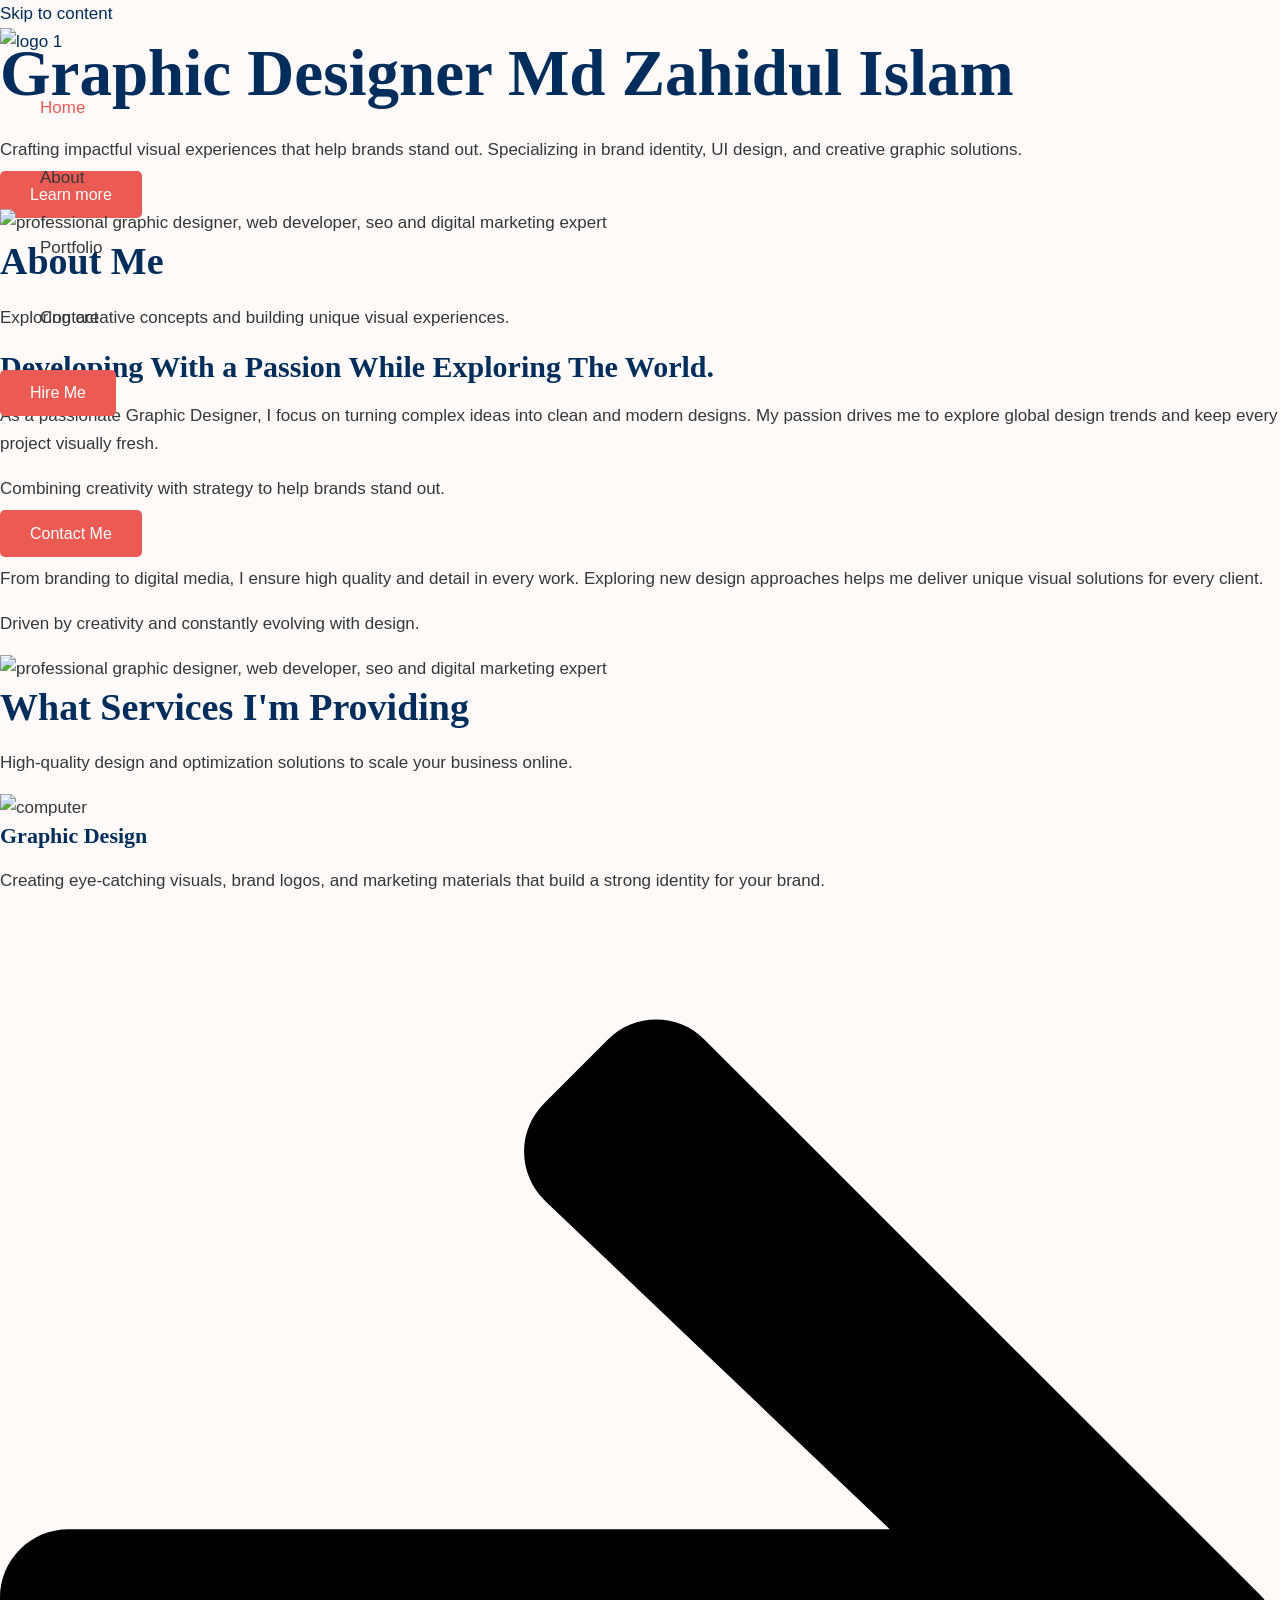
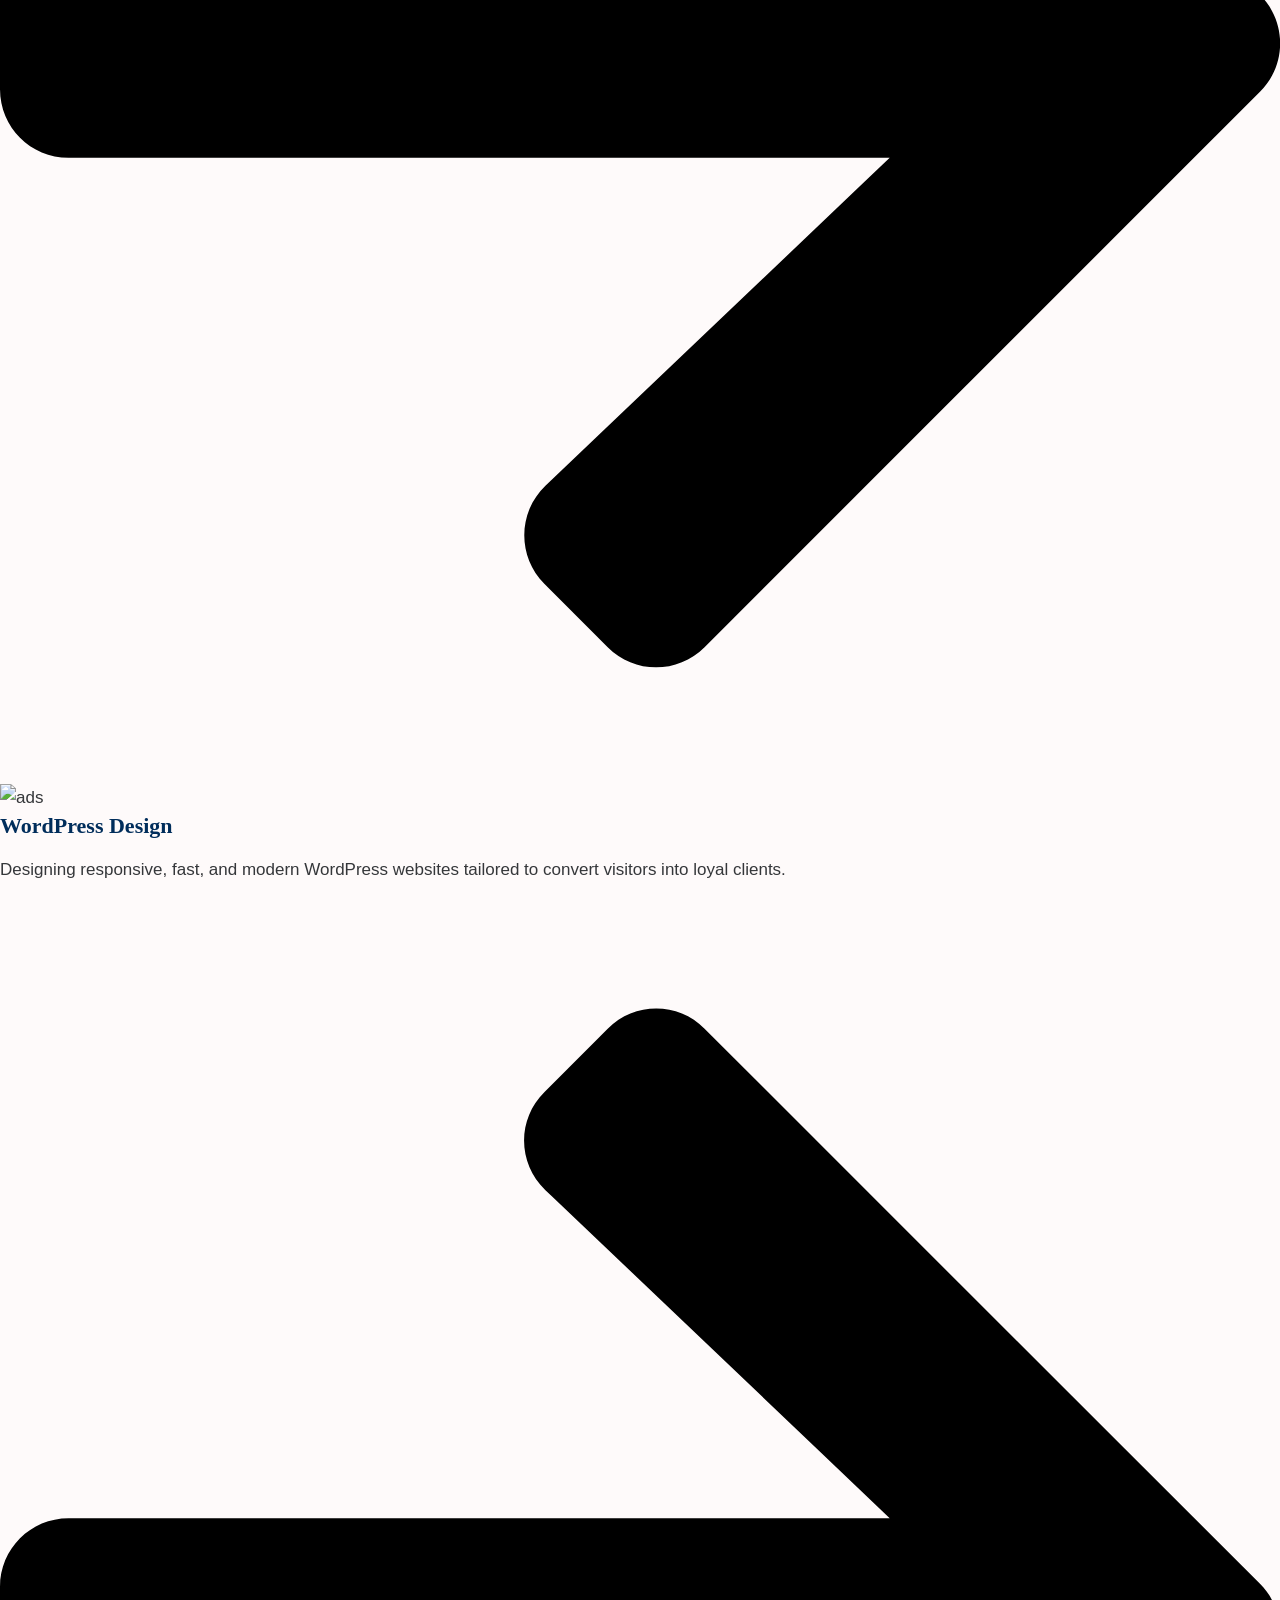
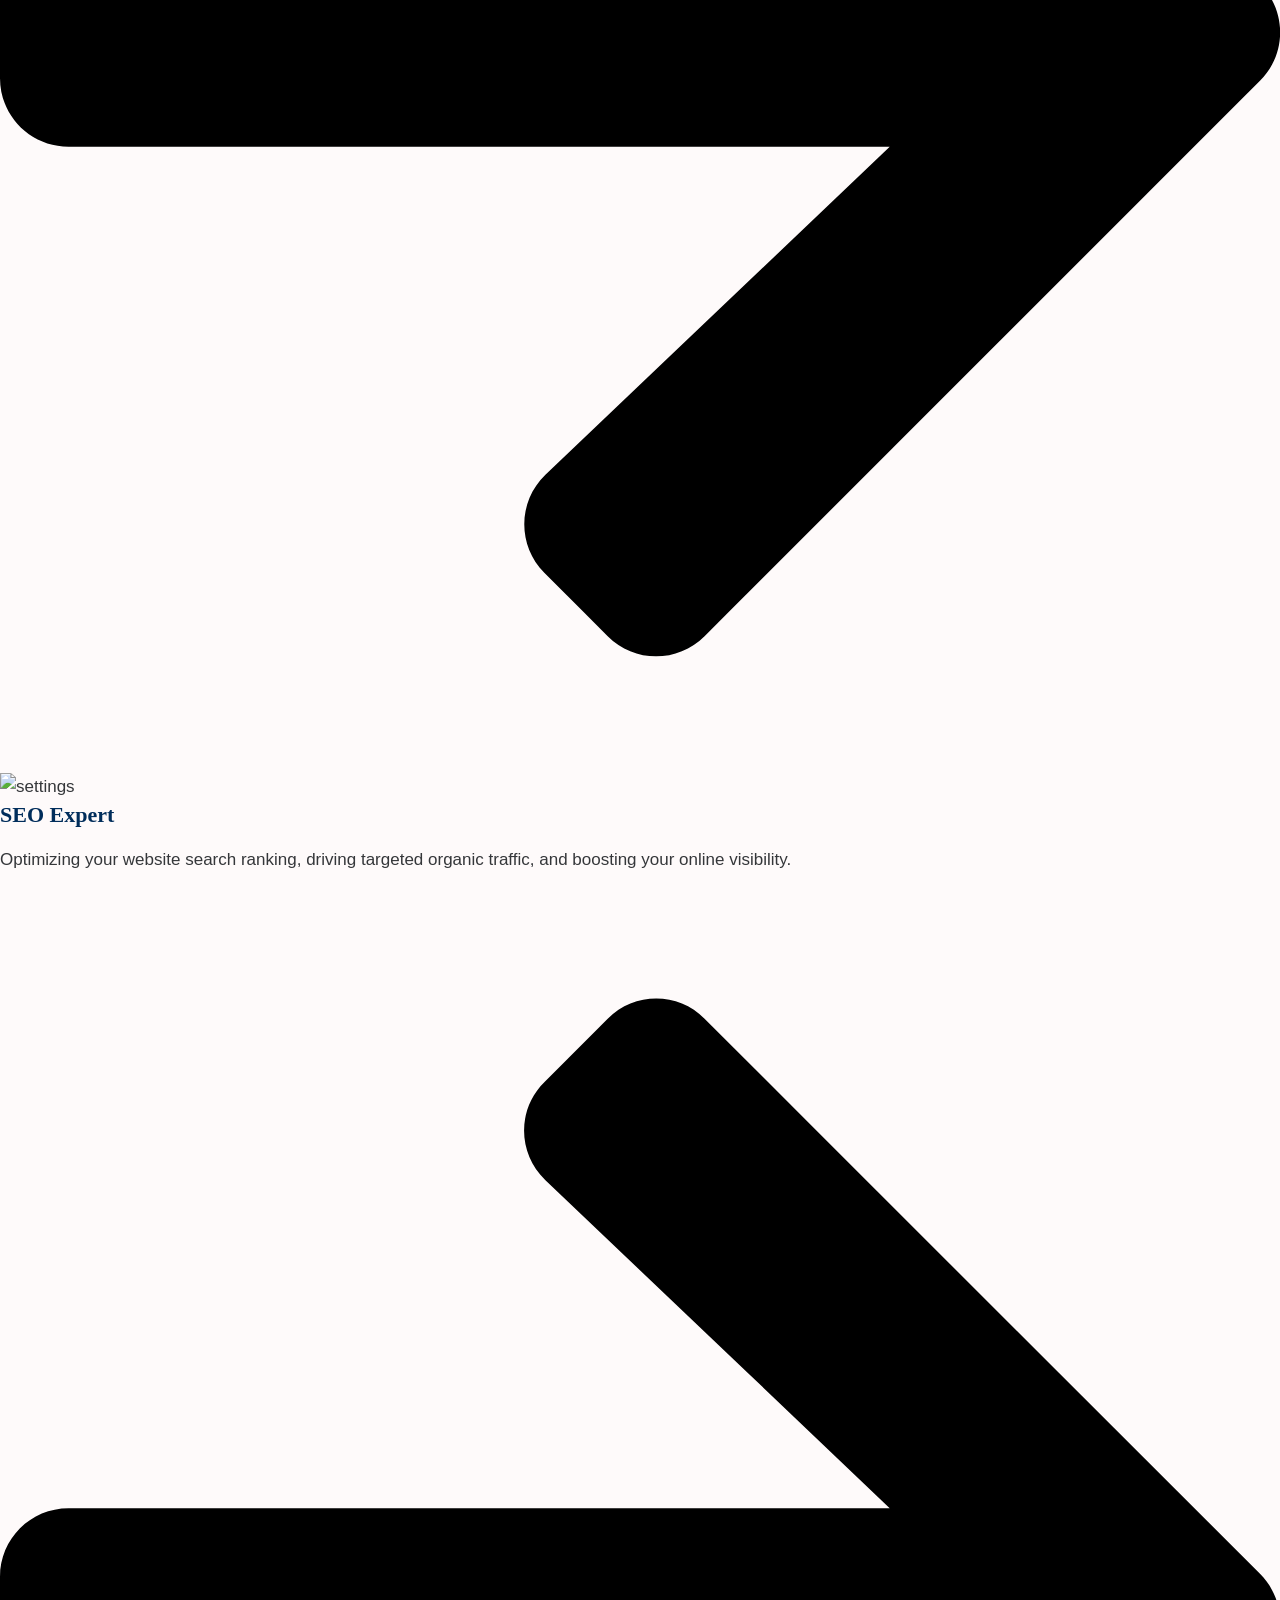
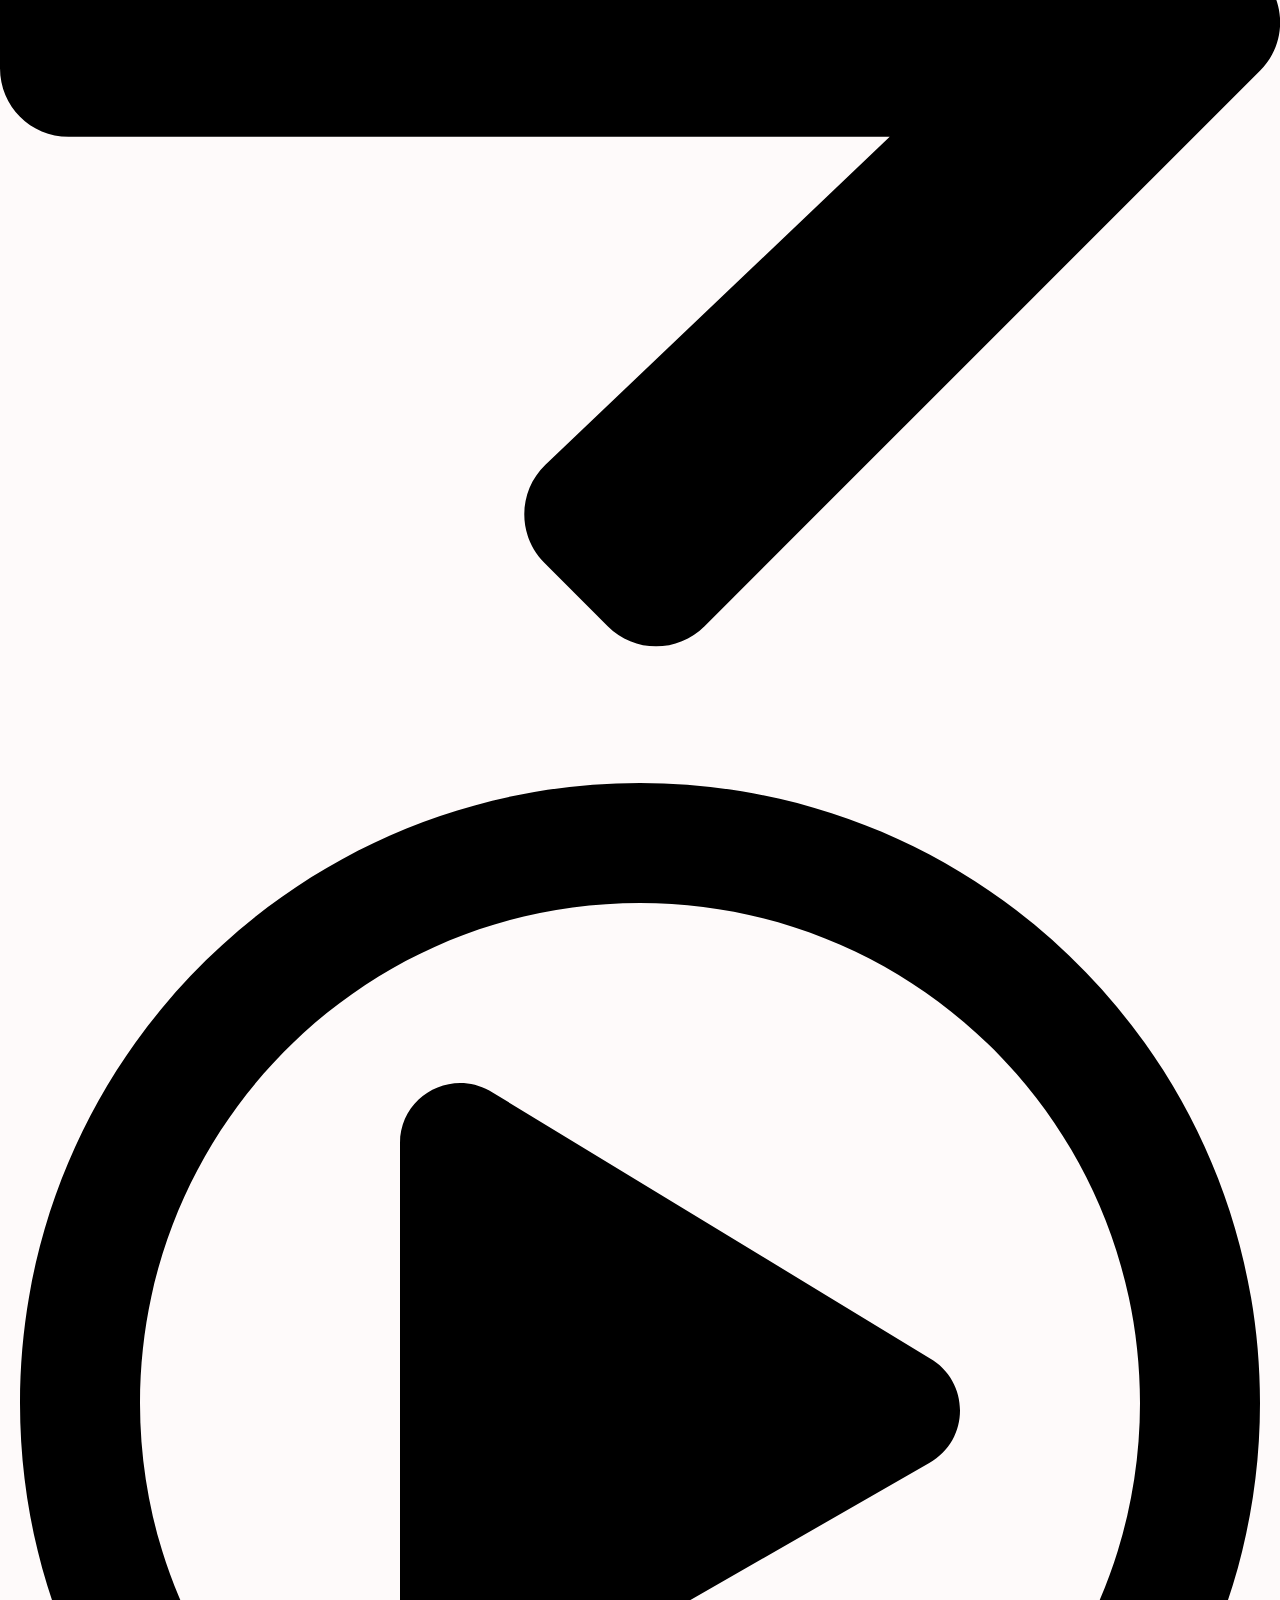
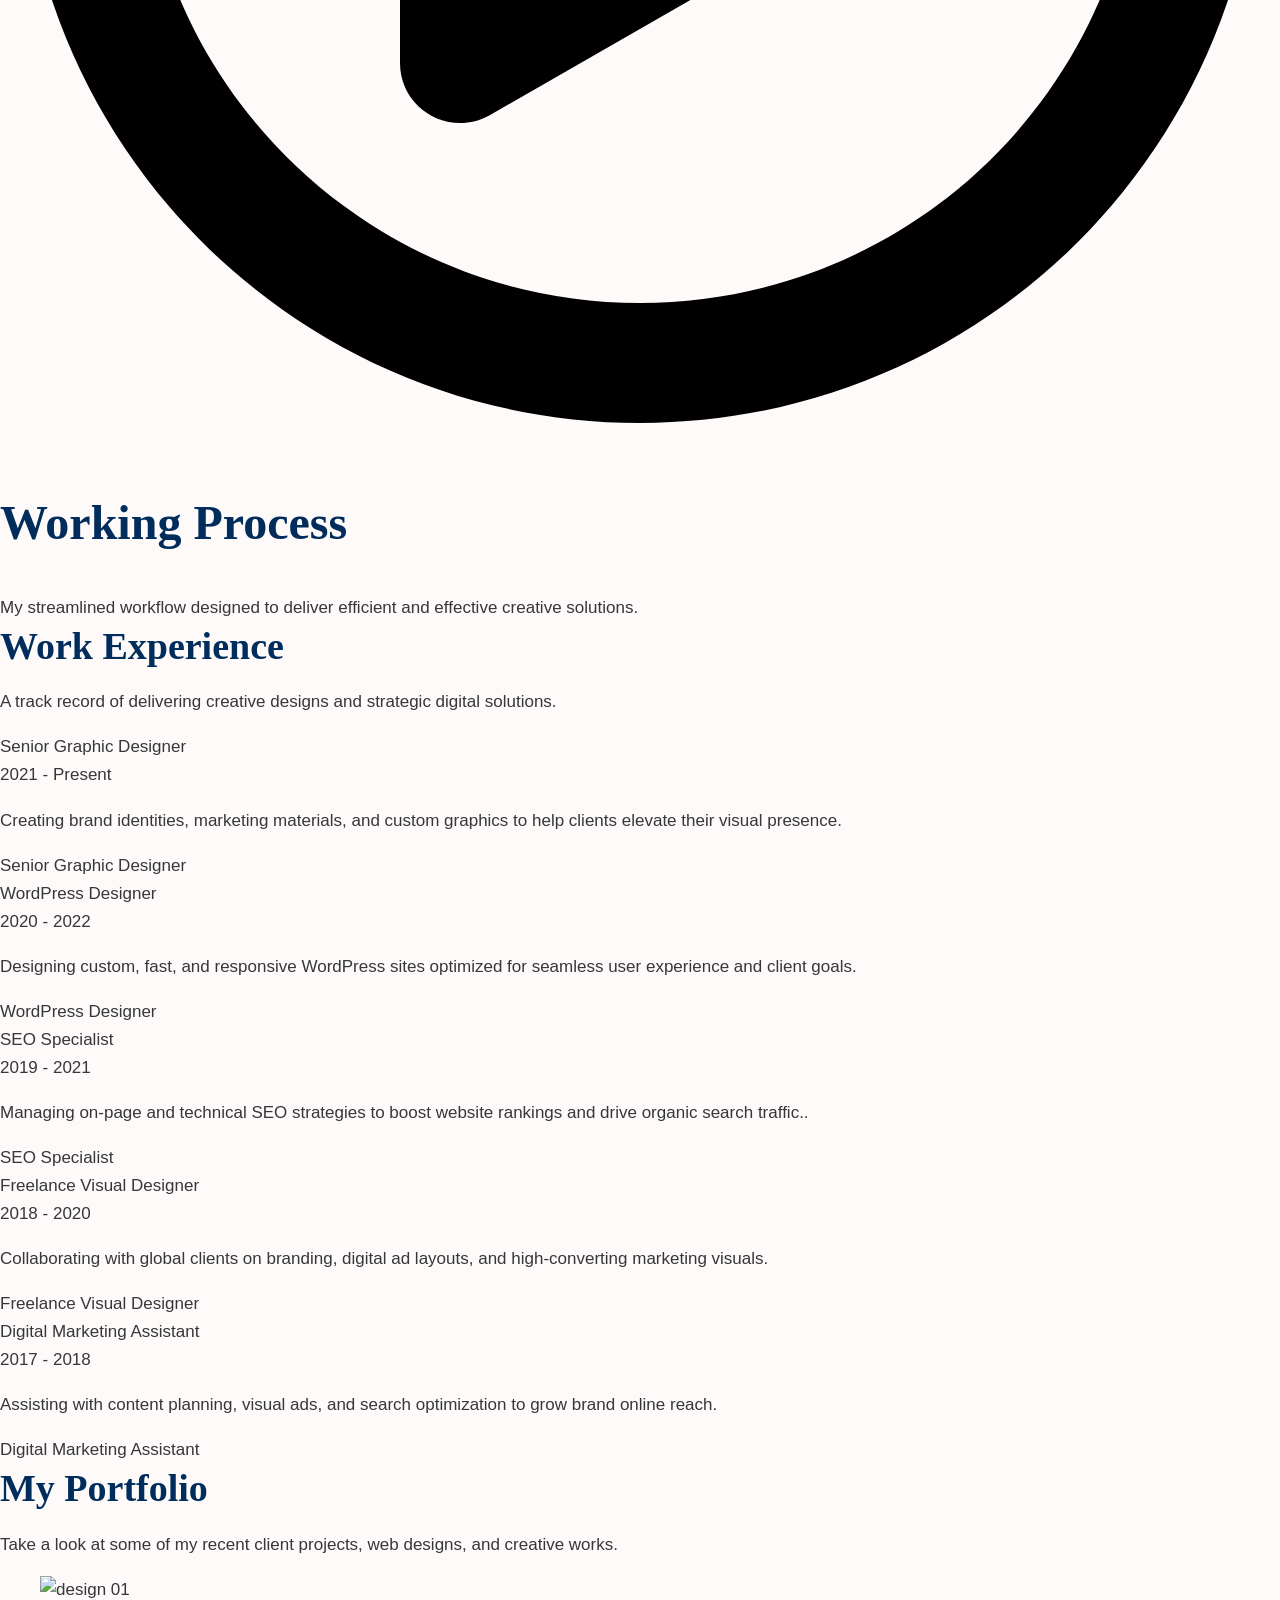
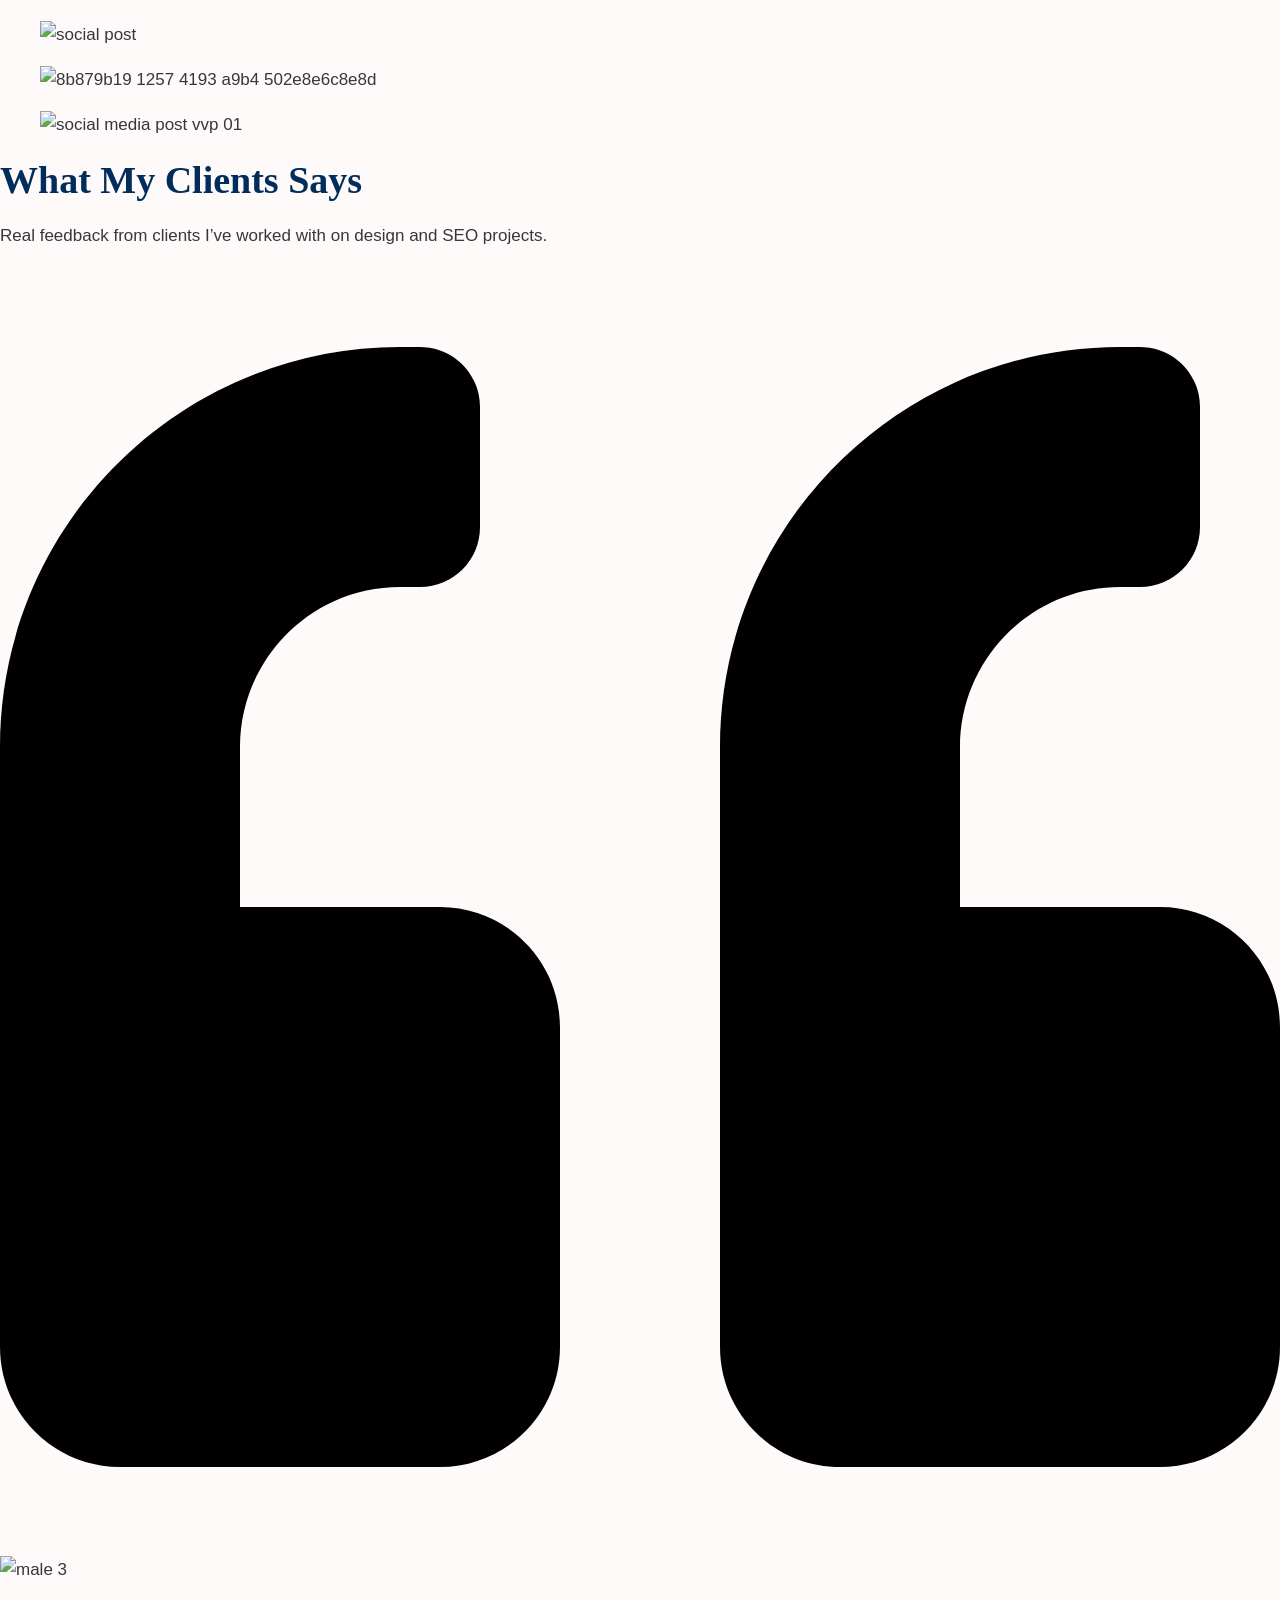
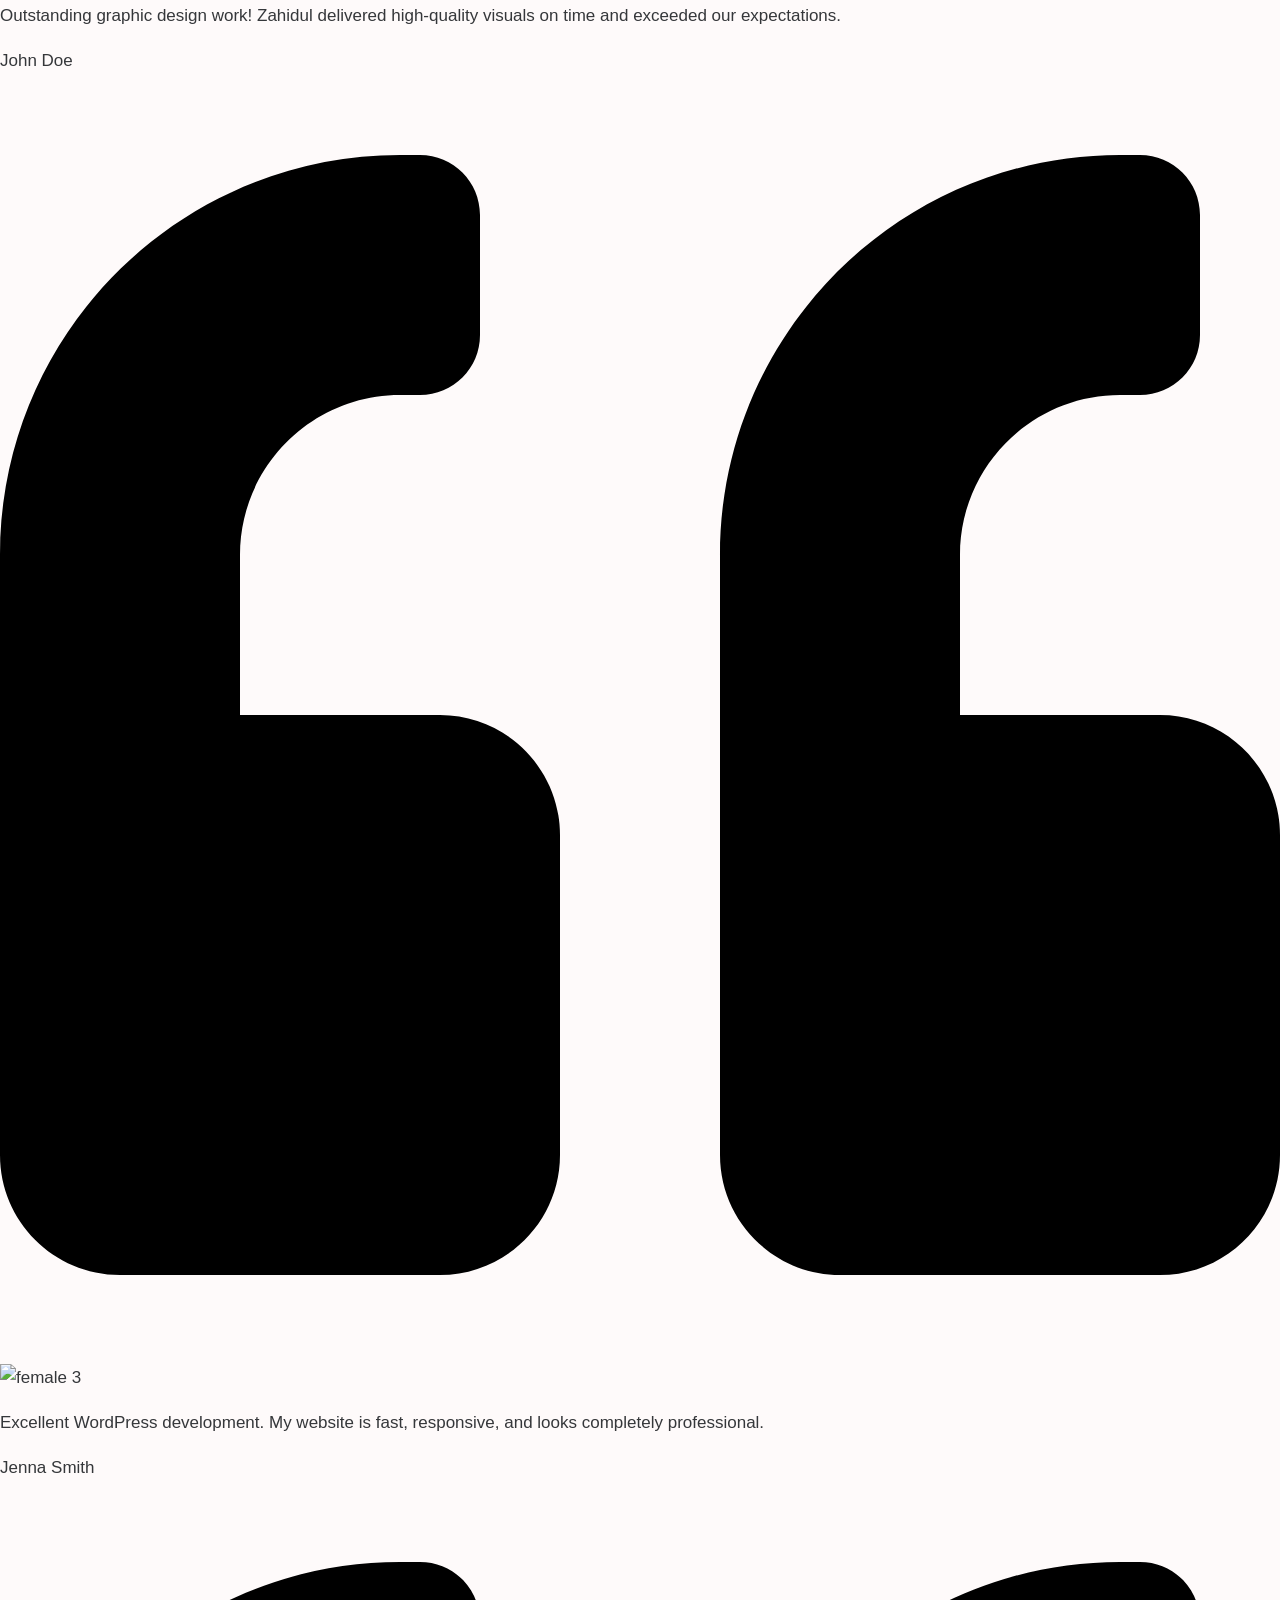
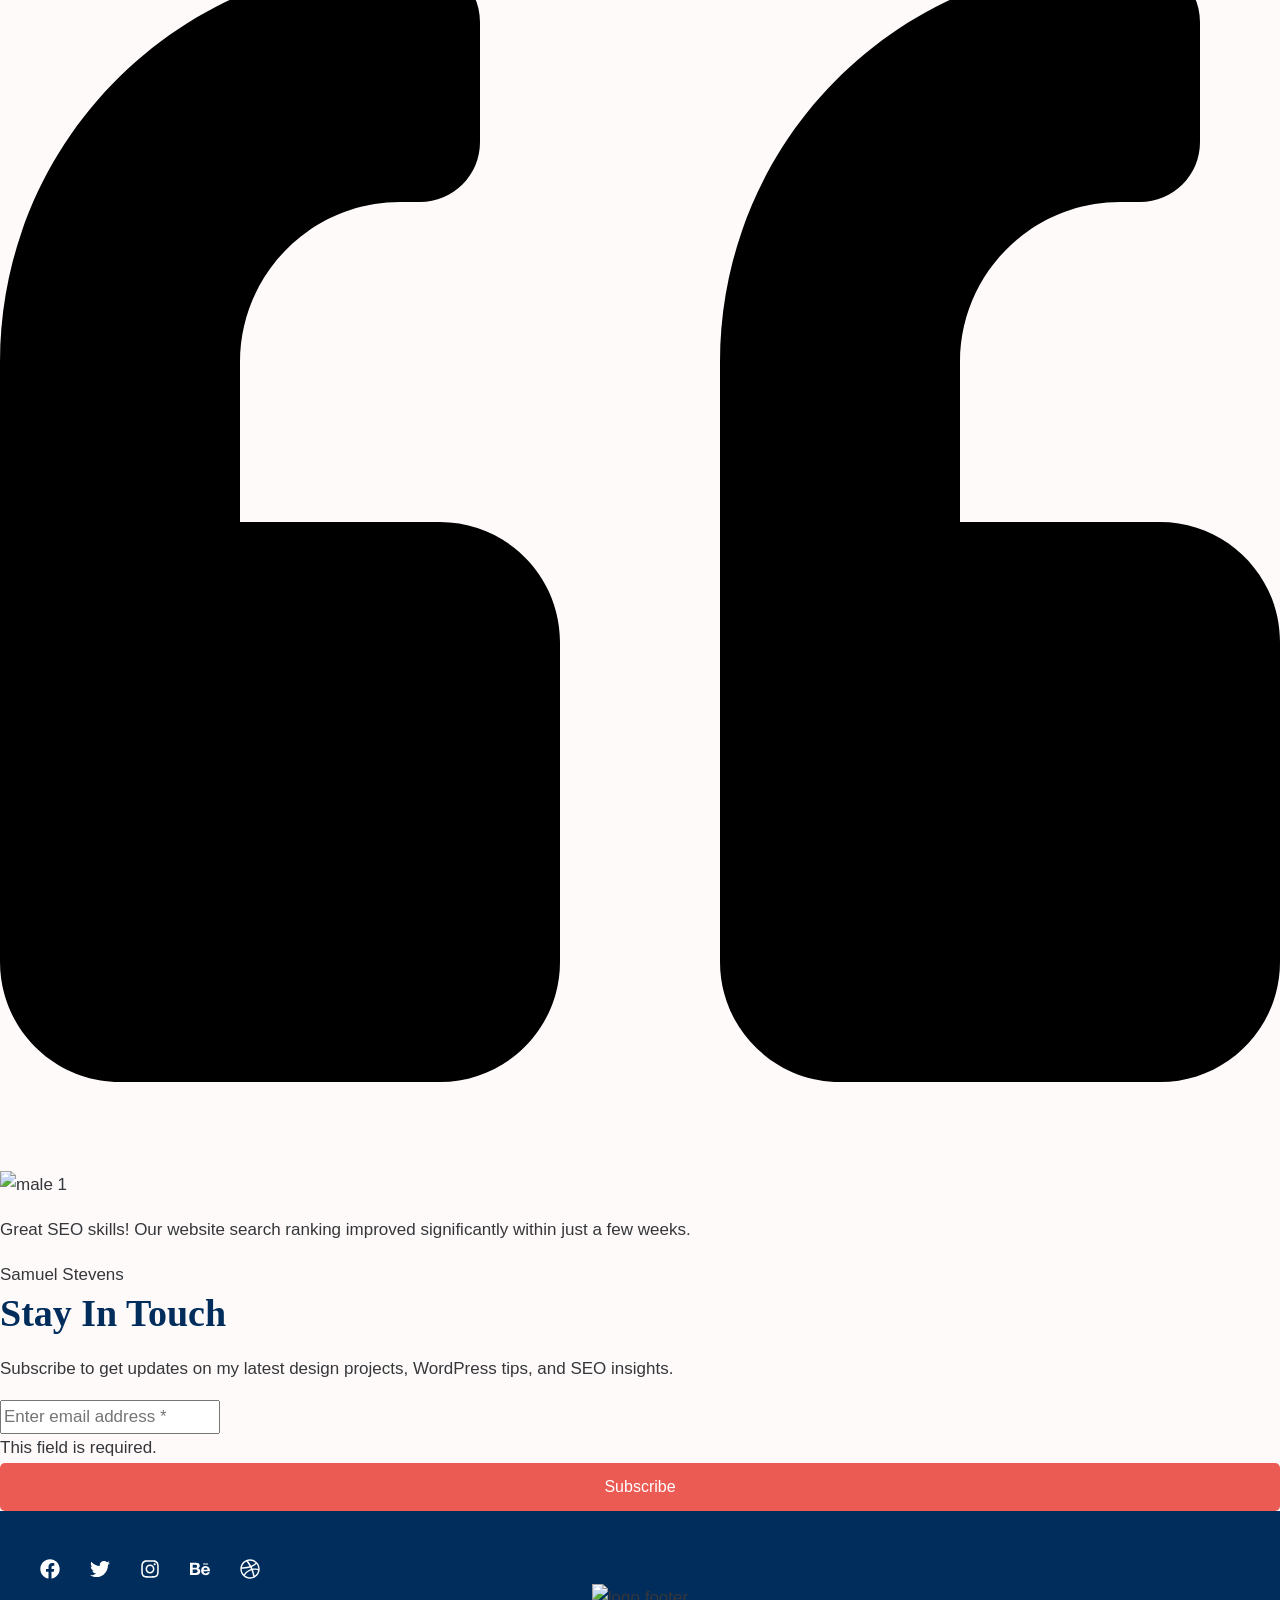
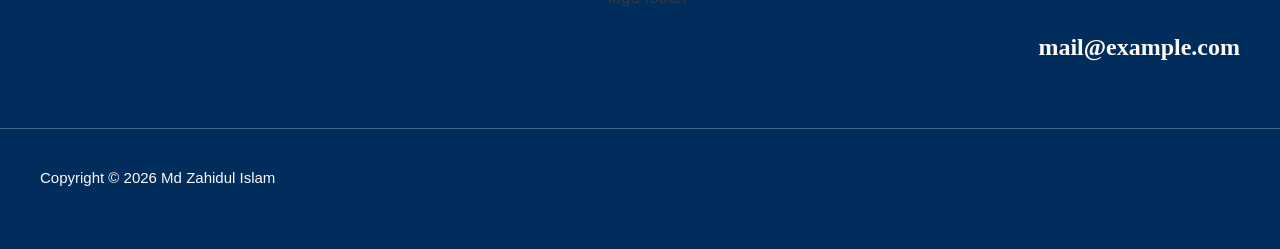
==== index.html @ b059f67b "Add files via upload" ====
<!DOCTYPE html>
<html lang="en-US">
<head><meta charset="UTF-8"><script data-cfasync="false" data-surecookie-guard="1">window.surecookieGuard={"a":{"try.abtasty.com":["analytics","ab-tasty"],"assets.adobedtm.com":["analytics","adobe-analytics"],"2o7.net":["analytics","adobe-analytics"],"omtrdc.net":["analytics","adobe-analytics"],"cdn.amplitude.com":["analytics","amplitude"],"static.chartbeat.com":["analytics","chartbeat"],"clarity.ms/tag":["analytics","clarity"],"clarity.ms/s/":["analytics","clarity"],"static.getclicky.com":["analytics","clicky"],"in.getclicky.com":["analytics","clicky"],"static.cloudflareinsights.com":["analytics","cloudflare-insights"],"sb.scorecardresearch.com":["analytics","comscore"],"convertexperiments.com":["analytics","convert"],"script.crazyegg.com":["analytics","crazy-egg"],"cdn.usefathom.com":["analytics","fathom"],"firebase-settings":["analytics","firebase-analytics"],"gstatic.com/firebasejs":["analytics","firebase-analytics"],"edge.fullstory.com":["analytics","fullstory"],"google-analytics.com/analytics.js":["analytics","google-analytics"],"googletagmanager.com/gtag/js":["analytics","google-analytics"],"google-analytics.com/ga.js":["analytics","google-analytics"],"googletagmanager.com/gtm.js":["analytics","google-tag-manager"],"cdn.heapanalytics.com":["analytics","heap"],"static.hotjar.com":["analytics","hotjar"],"hotjar.com/c/hotjar":["analytics","hotjar"],"js.hs-scripts.com":["analytics","hubspot"],"js.hs-analytics.net":["analytics","hubspot"],"js.hsforms.net":["analytics","hubspot"],"js.hscollectedforms.net":["analytics","hubspot"],"track.hubspot.com":["analytics","hubspot"],"cdn.inspectlet.com":["analytics","inspectlet"],"stats.wp.com":["analytics","jetpack-stats"],"i.kissmetrics.io":["analytics","kissmetrics"],"scripts.kissmetrics.io":["analytics","kissmetrics"],"cdn.luckyorange.com":["analytics","lucky-orange"],"tools.luckyorange.com":["analytics","lucky-orange"],"matomo.js":["analytics","matomo"],"piwik.js":["analytics","matomo"],"matomo.cloud":["analytics","matomo"],"/matomo.php":["analytics","matomo"],"cdn.mxpnl.com":["analytics","mixpanel"],"cdn.mouseflow.com":["analytics","mouseflow"],"js-agent.newrelic.com":["analytics","new-relic"],"cdn.optimizely.com":["analytics","optimizely"],"cdn.parsely.com":["analytics","parsely"],"piwik.pro":["analytics","piwik-pro"],"plausible.io/js":["analytics","plausible"],"us.i.posthog.com":["analytics","posthog"],"eu.i.posthog.com":["analytics","posthog"],"app.posthog.com":["analytics","posthog"],"secure.quantserve.com":["analytics","quantcast"],"rules.quantcount.com":["analytics","quantcast"],"cdn.rudderlabs.com":["analytics","rudderstack"],"cdn.segment.com":["analytics","segment"],"api.sigmize.com":["analytics","sigmize"],"sigmize.com/sdk":["analytics","sigmize"],"scripts.simpleanalyticscdn.com":["analytics","simple-analytics"],"web-sdk.smartlook.com":["analytics","smartlook"],"rec.smartlook.com":["analytics","smartlook"],"statcounter.com/counter":["analytics","statcounter"],"tags.tiqcdn.com":["analytics","tealium"],"analytics.umami.is":["analytics","umami"],"dev.visualwebsiteoptimizer.com":["analytics","vwo"],"static.woopra.com":["analytics","woopra"],"mc.yandex.ru":["analytics","yandex-metrica"],"trackcmp.net":["marketing","activecampaign"],"addthis.com/js":["marketing","addthis"],"s7.addthis.com":["marketing","addthis"],"s.adroll.com":["marketing","adroll"],"amazon-adsystem.com":["marketing","amazon-ads"],"dwin1.com":["marketing","awin"],"sibautomation.com":["marketing","brevo"],"sibforms.com":["marketing","brevo"],"players.brightcove.net":["marketing","brightcove"],"cm.g.doubleclick.net":["marketing","search-ads-360"],"campaignmanager.google.com":["marketing","campaign-manager-360"],"f.convertkit.com":["marketing","convertkit"],"static.criteo.net":["marketing","criteo"],"dynamic.criteo.com":["marketing","criteo"],"api.dmcdn.net":["marketing","dailymotion"],"displayvideo.google.com":["marketing","display-video-360"],"stats.g.doubleclick.net":["marketing","doubleclick"],"securepubads.g.doubleclick.net":["marketing","google-ad-manager"],"doubleclick.net":["marketing","doubleclick"],"pagead2.googlesyndication.com":["marketing","google-adsense"],"tpc.googlesyndication.com":["marketing","doubleclick"],"adservice.google.com":["marketing","doubleclick"],"ezojs.com":["marketing","ezoic"],"go.ezodn.com":["marketing","ezoic"],"connect.facebook.net":["marketing","facebook-pixel"],"fbevents.js":["marketing","facebook-pixel"],"facebook.com/tr":["marketing","facebook-pixel"],"fls.doubleclick.net":["marketing","floodlight"],"ad.doubleclick.net":["marketing","floodlight"],"pubads.g.doubleclick.net":["marketing","google-ad-manager"],"googletagservices.com/tag/js/gpt.js":["marketing","google-ad-manager"],"googleadservices.com":["marketing","google-ads"],"googlesyndication.com":["marketing","google-ads"],"googleads.g.doubleclick.net":["marketing","google-ads"],"googlesyndication.com/pagead":["marketing","google-adsense"],"adsbygoogle.js":["marketing","google-adsense"],"maps.googleapis.com":["marketing","google-maps"],"utt.impactcdn.com":["marketing","impact"],"resources.infolinks.com":["marketing","infolinks"],"platform.instagram.com/en_US/embeds.js":["marketing","instagram"],"instagram.com/embed.js":["marketing","instagram"],"cdn.judge.me":["marketing","judge-me"],"cdn.jwplayer.com":["marketing","jw-player"],"content.jwplatform.com":["marketing","jw-player"],"static.klaviyo.com":["marketing","klaviyo"],"snap.licdn.com":["marketing","linkedin"],"linkedin.com/px":["marketing","linkedin"],"rubiconproject.com":["marketing","magnite"],"chimpstatic.com":["marketing","mailchimp"],"list-manage.com":["marketing","mailchimp"],"static.mailerlite.com":["marketing","mailerlite"],"assets.mailerlite.com":["marketing","mailerlite"],"munchkin.marketo.net":["marketing","marketo"],"contextual.media.net":["marketing","media-net"],"scripts.mediavine.com":["marketing","mediavine"],"bat.bing.com":["marketing","microsoft-advertising"],"omnisrc.com":["marketing","omnisend"],"openx.net":["marketing","openx"],"a.omappapi.com":["marketing","optinmonster"],"widgets.outbrain.com":["marketing","outbrain"],"pi.pardot.com":["marketing","pardot"],"pintrk":["marketing","pinterest"],"s.pinimg.com/ct":["marketing","pinterest"],"ads.pubmatic.com":["marketing","pubmatic"],"a.quora.com":["marketing","quora-pixel"],"ads.adthrive.com":["marketing","raptive"],"google.com/recaptcha":["marketing","recaptcha"],"gstatic.com/recaptcha":["marketing","recaptcha"],"redditstatic.com/ads":["marketing","reddit-ads"],"pixel.redditmedia.com":["marketing","reddit-ads"],"searchads.google.com":["marketing","search-ads-360"],"platform-api.sharethis.com":["marketing","sharethis"],"s.sharethis.com":["marketing","sharethis"],"sharethis.com/js":["marketing","sharethis"],"s.skimresources.com":["marketing","skimlinks"],"sc-static.net/scevent.min.js":["marketing","snapchat"],"cdn-static.viglink.com":["marketing","sovrn-commerce"],"load.sumo.com":["marketing","sumo"],"js.surecart.com":["marketing","surecart"],"cdn.taboola.com":["marketing","taboola"],"analytics.tiktok.com":["marketing","tiktok"],"tiktok.com/i18n":["marketing","tiktok"],"tiktok.com/embed.js":["marketing","tiktok-embed"],"widget.trustpilot.com":["marketing","trustpilot"],"embed.twitch.tv":["marketing","twitch"],"static.ads-twitter.com":["marketing","twitter"],"analytics.twitter.com":["marketing","twitter"],"play.vidyard.com":["marketing","vidyard"],"player.vimeo.com/api/player.js":["marketing","vimeo"],"fast.wistia.com":["marketing","wistia"],"fast.wistia.net":["marketing","wistia"],"adnxs.com":["marketing","xandr"],"staticw2.yotpo.com":["marketing","yotpo"],"youtube.com/iframe_api":["marketing","youtube"],"youtube.com/s/player/":["marketing","youtube"],"embed.acuityscheduling.com":["functional","acuity-scheduling"],"use.typekit.net":["functional","adobe-fonts"],"assets.mediadelivery.net/playerjs/":["functional","bunny-stream"],"app.cal.com/embed":["functional","cal-com"],"assets.calendly.com":["functional","calendly"],"client.crisp.chat":["functional","crisp"],"disqus.com/embed.js":["functional","disqus"],"js.driftt.com":["functional","drift"],"kit.fontawesome.com":["functional","font-awesome"],"use.fontawesome.com":["functional","font-awesome"],"wchat.freshchat.com":["functional","freshchat"],"accounts.google.com/gsi/client":["functional","google-accounts"],"beacon-v2.helpscout.net":["functional","helpscout-beacon"],"widget.intercom.io":["functional","intercom"],"js.intercomcdn.com":["functional","intercom"],"cdn.jotfor.ms":["functional","jotform"],"cdn.livechatinc.com":["functional","livechat"],"api.mapbox.com":["functional","mapbox"],"static.olark.com":["functional","olark"],"cdn.onesignal.com":["functional","onesignal"],"clientcdn.pushengage.com":["functional","pushengage"],"smartsuppchat.com/loader.js":["functional","smartsupp"],"embed.tawk.to":["functional","tawk-to"],"cdn.tawk.to":["functional","tawk-to"],"code.tidio.co":["functional","tidio"],"widget-v4.tidiochat.com":["functional","tidio"],"embed.typeform.com":["functional","typeform"],"static.zdassets.com":["functional","zendesk"],"ekr.zdassets.com":["functional","zendesk"],"app.powerfuldocs.com":["functional","powerfuldocs"],"js.authorize.net":["essential","authorize-net"],"bootstrapcdn.com":["essential","bootstrapcdn"],"js.braintreegateway.com":["essential","braintree"],"b-cdn.net":["essential","bunny-cdn"],"cdn77.org":["essential","cdn77"],"cdn77-ssl.net":["essential","cdn77"],"cdnjs.cloudflare.com":["essential","cdnjs"],"challenges.cloudflare.com":["essential","cloudflare-turnstile"],"exactdn.com":["essential","ewww-easy-io"],"ajax.googleapis.com":["essential","google-hosted-libraries"],"pay.google.com/gp/p/js":["essential","google-pay"],"js.hcaptcha.com":["essential","hcaptcha"],"ik.imagekit.io":["essential","imagekit"],"c0.wp.com":["essential","jetpack-site-accelerator"],"ajax.googleapis.com/ajax/libs/jquery":["essential","jquery"],"code.jquery.com/jquery":["essential","jquery"],"cdn.jsdelivr.net":["essential","jsdelivr"],"kinstacdn.com":["essential","kinsta-cdn"],"x.klarnacdn.net":["essential","klarna"],"js.mollie.com":["essential","mollie"],"nitrocdn.com":["essential","nitropack"],"i.optimole.com":["essential","optimole"],"paypal.com/sdk":["essential","paypal"],"paypalobjects.com":["essential","paypal"],"checkout.razorpay.com":["essential","razorpay"],"rocketcdn.me":["essential","rocketcdn"],"cdn.shortpixel.ai":["essential","shortpixel"],"web.squarecdn.com":["essential","square"],"js.squareup.com":["essential","square"],"stackpathcdn.com":["essential","stackpath-cdn"],"stackpathdns.com":["essential","stackpath-cdn"],"netdna-cdn.com":["essential","stackpath-cdn"],"netdna-ssl.com":["essential","stackpath-cdn"],"cdn.statically.io":["essential","statically"],"js.stripe.com":["essential","stripe"],"unpkg.com":["essential","unpkg"],"s.w.org":["essential","wordpress-org-assets"],"googletagmanager.com/ns.html":["analytics","google-tag-manager"],"embed.music.apple.com":["marketing","apple-music"],"dailymotion.com/embed":["marketing","dailymotion"],"facebook.com/plugins":["marketing","facebook-embed"],"giphy.com/embed":["marketing","giphy"],"google.com/maps/embed":["marketing","google-maps"],"maps.google.com/maps":["marketing","google-maps"],"instagram.com/p/":["marketing","instagram"],"instagram.com/reel/":["marketing","instagram"],"instagram.com/embed":["marketing","instagram"],"loom.com/embed":["marketing","loom"],"rumble.com/embed":["marketing","rumble"],"slideshare.net/slideshow/embed_code":["marketing","slideshare"],"slideshare.net/api/embed":["marketing","slideshare"],"w.soundcloud.com/player":["marketing","soundcloud"],"soundcloud.com/player":["marketing","soundcloud"],"open.spotify.com/embed":["marketing","spotify"],"tiktok.com/embed":["marketing","tiktok-embed"],"player.twitch.tv":["marketing","twitch"],"video.wordpress.com/embed/":["marketing","videopress"],"videopress.com/embed/":["marketing","videopress"],"videopress.com/v/":["marketing","videopress"],"player.vimeo.com/video/":["marketing","vimeo"],"vimeo.com/video/":["marketing","vimeo"],"youtube.com/embed/":["marketing","youtube"],"youtube-nocookie.com/embed/":["marketing","youtube"],"youtu.be/":["marketing","youtube"],"app.acuityscheduling.com":["functional","acuity-scheduling"],"iframe.mediadelivery.net":["functional","bunny-stream"],"player.mediadelivery.net":["functional","bunny-stream"],"mediadelivery.net":["functional","bunny-stream"],"cal.com/embed":["functional","cal-com"],"calendly.com":["functional","calendly"],"disqus.com/embed":["functional","disqus"],"accounts.google.com/gsi/":["functional","google-accounts"],"form.jotform.com":["functional","jotform"],"openstreetmap.org/export/embed":["functional","openstreetmap"],"form.typeform.com":["functional","typeform"],"newassets.hcaptcha.com":["essential","hcaptcha"],"api.razorpay.com":["essential","razorpay"],"m.stripe.network":["essential","stripe"],"m.stripe.com":["essential","stripe"],"hooks.stripe.com":["essential","stripe"]},"p":[],"f":[],"y":{"fonts.bunny.net":["functional","bunny-fonts"],"fonts.googleapis.com":["functional","google-fonts"],"fonts.gstatic.com":["functional","google-fonts"]},"t":[],"e":["essential"],"m":"opt-in","r":0,"c":["/zah/wp-includes/","/zah/wp-admin/"],"h":"localhost"};!function(e,t){"use strict";const r=e.surecookieGuard;if(!r||!r.a&&!r.p&&!r.f)return;const n=Object.assign({},r.a,r.p),o=Object.assign({},r.a,r.f),i=Object.assign({},o,n,r.y||{});(r.t||[]).forEach(e=>{r.y&&r.y[e]||delete i[e]});const s=["stylesheet","preload","modulepreload","prefetch","prerender","preconnect","dns-prefetch"],c=r.e||["essential"],a=r.m||"opt-in",u=parseInt(r.r,10)||0,l=(r.c||[]).map(e=>String(e).toLowerCase()),f=e=>0===e.indexOf("www.")?e.slice(4):e,p=f(String(r.h||"").toLowerCase()),h=["text/javascript","module","application/javascript","application/ecmascript","text/ecmascript","importmap","speculationrules"],m={SCRIPT:"src",IFRAME:"src",LINK:"href"},d=e.Element.prototype.setAttribute;let g=null,b=null;function y(r,h){const m=h.tagName;if(("SCRIPT"===m||"LINK"===m)&&function(e){if(!l.length)return!1;let r;try{r=new URL(e,t.baseURI)}catch(e){return!1}if("http:"!==r.protocol&&"https:"!==r.protocol)return!1;if(f(r.hostname.toLowerCase())!==p)return!1;const n=r.pathname.toLowerCase();let o;try{o=decodeURIComponent(n)}catch(e){return!1}if(-1!==o.split("/").indexOf(".."))return!1;for(let e=0;e<l.length;e++)if(0===n.indexOf(l[e]))return!0;return!1}(r))return null;let d=o;if("SCRIPT"===m)d=n;else if("LINK"===m){const n=(h.getAttribute("rel")||"").toLowerCase().trim();if(""===n){if(function(r){try{return new URL(r,t.baseURI).origin===e.location.origin}catch(e){return!1}}(r))return null}else if(!function(e){return e.split(/\s+/).some(e=>-1!==s.indexOf(e))}(n))return null;d=i}const y=function(e,t){if(!e)return null;const r=e.toLowerCase();for(const e in t)if(Object.prototype.hasOwnProperty.call(t,e)&&-1!==r.indexOf(e.toLowerCase()))return t[e];return null}(r,d);if(!y)return null;for(let e=0;e<c.length;e++)if(c[e]===y[0])return null;return function(e){if("quarantine"===e)return!1;const r=function(){const e=t.cookie;if(e===g)return b;g=e,b=null;const r=e.match(/(?:^|;\s*)surecookie_user_consent=([^;]*)/);if(!r)return null;let n;try{n=JSON.parse(decodeURIComponent(r[1]))}catch(e){return null}if(!n||"object"!=typeof n.preferences)return null;if(u){const e=Date.parse(n.timestamp);if(isNaN(e)||e<1e3*u)return null}return b=n.preferences,b}();return r?!0===r[e]:"opt-out"===a||"essential"===e}(y[0])?null:y}const L=new WeakSet;function w(e){L.has(e)&&(L.delete(e),e.removeAttribute("data-surecookie-href"),e.removeAttribute("data-surecookie-category"),e.removeAttribute("data-surecookie-name"))}function k(e){const t=L.has(e)&&e.hasAttribute("data-surecookie-href"),r=e.getAttribute(t?"data-surecookie-href":"href");if(!r)return;const n=y(r,e);n?t||O(e,r,n):t&&(w(e),d.call(e,"href",r))}function O(e,t,r){const n=m[e.tagName]||"src";if("LINK"===e.tagName&&L.add(e),d.call(e,"data-surecookie-"+n,t),d.call(e,"data-surecookie-category",r[0]),d.call(e,"data-surecookie-name",r[1]),e.removeAttribute(n),"SCRIPT"!==e.tagName)return;const o=(e.getAttribute("type")||"").toLowerCase();let i="none";for(let e=0;e<h.length;e++)if(h[e]===o){i=o;break}d.call(e,"data-surecookie-original-type",i),d.call(e,"type","text/plain")}function I(e,t){if(!e||!e.prototype)return;const r=Object.getOwnPropertyDescriptor(e.prototype,t);r&&r.set&&r.get&&Object.defineProperty(e.prototype,t,{configurable:!0,enumerable:r.enumerable,get(){return this.getAttribute("data-surecookie-"+t)||r.get.call(this)},set(e){const t=String(e),n=y(t,this);if(!n)return w(this),void r.set.call(this,e);O(this,t,n)}})}I(e.HTMLScriptElement,"src"),I(e.HTMLIFrameElement,"src"),I(e.HTMLLinkElement,"href"),function(e){if(!e||!e.prototype)return;const t=Object.getOwnPropertyDescriptor(e.prototype,"rel");t&&t.set&&Object.defineProperty(e.prototype,"rel",{configurable:!0,enumerable:t.enumerable,get:t.get,set(e){t.set.call(this,e),k(this)}})}(e.HTMLLinkElement),e.Element.prototype.setAttribute=function(e,t){if(e===m[this.tagName]){const e=String(t),r=y(e,this);if(r)return void O(this,e,r);w(this)}const r=d.call(this,e,t);return"rel"===e&&"LINK"===this.tagName&&k(this),r}}(window,document);</script>

<meta name="viewport" content="width=device-width, initial-scale=1">
	<link rel="profile" href="https://gmpg.org/xfn/11"> 
	<title>Home - Md Zahidul Islam</title>
<link data-surecookie-category="functional" data-surecookie-name="google-fonts" data-surecookie-href="//fonts.googleapis.com" rel="dns-prefetch">
<link data-surecookie-category="functional" data-surecookie-name="google-fonts" data-surecookie-href="https://fonts.googleapis.com" rel="preconnect">
<link data-surecookie-category="functional" data-surecookie-name="google-fonts" data-surecookie-href="https://fonts.gstatic.com" crossorigin="anonymous" rel="preconnect">
<link rel="alternate" type="application/rss+xml" title="Md Zahidul Islam » Feed" href="/feed/">
<link rel="alternate" type="application/rss+xml" title="Md Zahidul Islam » Comments Feed" href="/comments/feed/">
<!-- SureRank Meta Data -->
<link rel="canonical" href="/">
<meta name="description" content="Graphic Designer Md Zahidul Islam Crafting impactful visual experiences that help brands stand out. Specializing in brand identity, UI design, and creative">
<meta name="robots" content="index, follow">
<meta property="og:url" content="/">
<meta property="og:site_name" content="Md Zahidul Islam">
<meta property="og:locale" content="en_US">
<meta property="og:type" content="website">
<meta property="og:title" content="Home - Md Zahidul Islam">
<meta property="og:description" content="Graphic Designer Md Zahidul Islam Crafting impactful visual experiences that help brands stand out. Specializing in brand identity, UI design, and creative">
<meta property="og:image" content="/wp-content/uploads/2026/09/Md-Zahidul-Islam-4.jpg">
<meta property="article:published_time" content="2026-09-14T08:20:26+00:00">
<meta property="article:modified_time" content="2026-09-14T09:52:38+00:00">
<meta name="twitter:card" content="summary_large_image">
<meta name="twitter:title" content="Home - Md Zahidul Islam">
<meta name="twitter:description" content="Graphic Designer Md Zahidul Islam Crafting impactful visual experiences that help brands stand out. Specializing in brand identity, UI design, and creative">
<script type="application/ld+json" id="surerank-schema">{"@context":"https://schema.org","@graph":[{"@type":"WebSite","@id":"/#website","name":"Md Zahidul Islam","author":{"@id":"/#person"},"copyrightHolder":{"@id":"/#person"},"url":"/","potentialAction":{"@id":"/#searchaction"},"publisher":{"@id":"/#organization"}},{"@type":"WebPage","@id":"/#webpage","name":"Home","author":{"@id":"/#person"},"inLanguage":"en-US","url":"/","contributor":{"@id":"/#person"},"copyrightHolder":{"@id":"/#person"},"datePublished":"2026-09-14T08:20:26+00:00","dateModified":"2026-09-14T09:52:38+00:00","isPartOf":{"@id":"/#website"},"publisher":{"@id":"/#organization"}},{"@type":"Organization","@id":"/#organization","name":"Md Zahidul Islam","founder":[{"@type":"Person","name":"mdzahidulislam"}],"url":"/ "},{"@type":"SearchAction","@id":"/#searchaction","target":"/?s={search_term_string}","query-input":"required name=search_term_string"}]}</script>
<!-- /SureRank Meta Data -->


<style id="wp-img-auto-sizes-contain-inline-css">
img:is([sizes=auto i],[sizes^="auto," i]){contain-intrinsic-size:3000px 1500px}
/*# sourceURL=wp-img-auto-sizes-contain-inline-css */
</style>
<link rel="stylesheet" id="astra-theme-css-css" href="/wp-content/themes/astra/assets/css/minified/main.min.css?ver=4.13.11" media="all">
<style id="astra-theme-css-inline-css">
:root{--ast-post-nav-space:0;--ast-container-default-xlg-padding:6.67em;--ast-container-default-lg-padding:5.67em;--ast-container-default-slg-padding:4.34em;--ast-container-default-md-padding:3.34em;--ast-container-default-sm-padding:6.67em;--ast-container-default-xs-padding:2.4em;--ast-container-default-xxs-padding:1.4em;--ast-code-block-background:#EEEEEE;--ast-comment-inputs-background:#FAFAFA;--ast-normal-container-width:1200px;--ast-narrow-container-width:750px;--ast-blog-title-font-weight:normal;--ast-blog-meta-weight:inherit;--ast-global-color-primary:var(--ast-global-color-5);--ast-global-color-secondary:var(--ast-global-color-4);--ast-global-color-alternate-background:var(--ast-global-color-7);--ast-global-color-subtle-background:var(--ast-global-color-6);--ast-bg-style-guide:var( --ast-global-color-secondary,var(--ast-global-color-5) );--ast-shadow-style-guide:0px 0px 4px 0 #00000057;--ast-global-dark-bg-style:#fff;--ast-global-dark-lfs:#fbfbfb;--ast-widget-bg-color:#fafafa;--ast-wc-container-head-bg-color:#fbfbfb;--ast-title-layout-bg:#eeeeee;--ast-search-border-color:#e7e7e7;--ast-lifter-hover-bg:#e6e6e6;--ast-gallery-block-color:#000;--srfm-color-input-label:var(--ast-global-color-2);}html{font-size:106.25%;}a,.page-title{color:var(--ast-global-color-2);}a:hover,a:focus{color:var(--ast-global-color-1);}body,button,input,select,textarea,.ast-button,.ast-custom-button{font-family:'Open Sans',sans-serif;font-weight:400;font-size:17px;font-size:1rem;line-height:var(--ast-body-line-height,1.65em);}blockquote{color:var(--ast-global-color-3);}h1,h2,h3,h4,h5,h6,.entry-content :where(h1,h2,h3,h4,h5,h6),.site-title,.site-title a{font-family:'Playfair Display',serif;font-weight:600;}.ast-site-identity .site-title a{color:var(--ast-global-color-2);}.site-title{font-size:35px;font-size:2.0588235294118rem;display:none;}header .custom-logo-link img{max-width:70px;width:70px;}.astra-logo-svg{width:70px;}.site-header .site-description{font-size:15px;font-size:0.88235294117647rem;display:none;}.entry-title{font-size:26px;font-size:1.5294117647059rem;}.archive .ast-article-post .ast-article-inner,.blog .ast-article-post .ast-article-inner,.archive .ast-article-post .ast-article-inner:hover,.blog .ast-article-post .ast-article-inner:hover{overflow:hidden;}h1,.entry-content :where(h1){font-size:65px;font-size:3.8235294117647rem;font-weight:600;font-family:'Playfair Display',serif;line-height:1.4em;}h2,.entry-content :where(h2){font-size:48px;font-size:2.8235294117647rem;font-weight:600;font-family:'Playfair Display',serif;line-height:1.3em;}h3,.entry-content :where(h3){font-size:38px;font-size:2.2352941176471rem;font-weight:600;font-family:'Playfair Display',serif;line-height:1.3em;}h4,.entry-content :where(h4){font-size:35px;font-size:2.0588235294118rem;line-height:1.2em;font-family:'Playfair Display',serif;}h5,.entry-content :where(h5){font-size:30px;font-size:1.7647058823529rem;line-height:1.2em;font-family:'Playfair Display',serif;}h6,.entry-content :where(h6){font-size:22px;font-size:1.2941176470588rem;line-height:1.25em;font-family:'Playfair Display',serif;}::selection{background-color:var(--ast-global-color-0);color:#000000;}body,h1,h2,h3,h4,h5,h6,.entry-title a,.entry-content :where(h1,h2,h3,h4,h5,h6){color:var(--ast-global-color-3);}.tagcloud a:hover,.tagcloud a:focus,.tagcloud a.current-item{color:#ffffff;border-color:var(--ast-global-color-2);background-color:var(--ast-global-color-2);}input:focus,input[type="text"]:focus,input[type="email"]:focus,input[type="url"]:focus,input[type="password"]:focus,input[type="reset"]:focus,input[type="search"]:focus,textarea:focus{border-color:var(--ast-global-color-2);}input[type="radio"]:checked,input[type=reset],input[type="checkbox"]:checked,input[type="checkbox"]:hover:checked,input[type="checkbox"]:focus:checked,input[type=range]::-webkit-slider-thumb{border-color:var(--ast-global-color-2);background-color:var(--ast-global-color-2);box-shadow:none;}.site-footer a:hover + .post-count,.site-footer a:focus + .post-count{background:var(--ast-global-color-2);border-color:var(--ast-global-color-2);}.single .nav-links .nav-previous,.single .nav-links .nav-next{color:var(--ast-global-color-2);}.entry-meta,.entry-meta *{line-height:1.45;color:var(--ast-global-color-2);}.entry-meta a:not(.ast-button):hover,.entry-meta a:not(.ast-button):hover *,.entry-meta a:not(.ast-button):focus,.entry-meta a:not(.ast-button):focus *,.page-links > .page-link,.page-links .page-link:hover,.post-navigation a:hover{color:var(--ast-global-color-1);}#cat option,.secondary .calendar_wrap thead a,.secondary .calendar_wrap thead a:visited{color:var(--ast-global-color-2);}.secondary .calendar_wrap #today,.ast-progress-val span{background:var(--ast-global-color-2);}.secondary a:hover + .post-count,.secondary a:focus + .post-count{background:var(--ast-global-color-2);border-color:var(--ast-global-color-2);}.calendar_wrap #today > a{color:#ffffff;}.page-links .page-link,.single .post-navigation a{color:var(--ast-global-color-2);}.ast-search-menu-icon .search-form button.search-submit{padding:0 4px;}.ast-search-menu-icon form.search-form{padding-right:0;}.ast-header-search .ast-search-menu-icon.ast-dropdown-active .search-form,.ast-header-search .ast-search-menu-icon.ast-dropdown-active .search-field:focus{transition:all 0.2s;}.search-form input.search-field:focus{outline:none;}.ast-mobile-header-content .ast-builder-layout-element:not(.ast-builder-menu):not(.ast-header-divider-element),.ast-mobile-popup-content .ast-builder-layout-element:not(.ast-builder-menu):not(.ast-header-divider-element){padding:15px 20px;}.wp-block-latest-posts > li > a{color:var(--ast-global-color-2);}.widget-title,.widget .wp-block-heading{font-size:24px;font-size:1.4117647058824rem;color:var(--ast-global-color-3);}.ast-search-menu-icon.slide-search a:focus-visible:focus-visible,.astra-search-icon:focus-visible,#close:focus-visible,a:focus-visible,.ast-menu-toggle:focus-visible,.site .skip-link:focus-visible,.wp-block-loginout input:focus-visible,.wp-block-search.wp-block-search__button-inside .wp-block-search__inside-wrapper,.ast-header-navigation-arrow:focus-visible,.ast-orders-table__row .ast-orders-table__cell:focus-visible,a#ast-apply-coupon:focus-visible,#ast-apply-coupon:focus-visible,#close:focus-visible,.button.search-submit:focus-visible,#search_submit:focus,.normal-search:focus-visible,.ast-header-account-wrap:focus-visible,.astra-cart-drawer-close:focus,.ast-single-variation:focus,.ast-button:focus,.ast-builder-button-wrap:has(.ast-custom-button-link:focus),.ast-builder-button-wrap .ast-custom-button-link:focus{outline-style:dotted;outline-color:inherit;outline-width:thin;}input:focus,input[type="text"]:focus,input[type="email"]:focus,input[type="url"]:focus,input[type="password"]:focus,input[type="reset"]:focus,input[type="search"]:focus,input[type="number"]:focus,textarea:focus,.wp-block-search__input:focus,[data-section="section-header-mobile-trigger"] .ast-button-wrap .ast-mobile-menu-trigger-minimal:focus,.ast-mobile-popup-drawer.active .menu-toggle-close:focus,#ast-scroll-top:focus,#coupon_code:focus,#ast-coupon-code:focus{border-style:dotted;border-color:inherit;border-width:thin;}input{outline:none;}.ast-logo-title-inline .site-logo-img{padding-right:1em;}.site-logo-img img{ transition:all 0.2s linear;}body .ast-oembed-container *{position:absolute;top:0;width:100%;height:100%;left:0;}body .wp-block-embed-pocket-casts .ast-oembed-container *{position:unset;}.ast-single-post-featured-section + article {margin-top: 2em;}.site-content .ast-single-post-featured-section img {width: 100%;overflow: hidden;object-fit: cover;}.site > .ast-single-related-posts-container {margin-top: 0;}@media (min-width: 922px) {.ast-desktop .ast-container--narrow {max-width: var(--ast-narrow-container-width);margin: 0 auto;}}.ast-page-builder-template .hentry {margin: 0;}.ast-page-builder-template .site-content > .ast-container {max-width: 100%;padding: 0;}.ast-page-builder-template .site .site-content #primary {padding: 0;margin: 0;}.ast-page-builder-template .no-results {text-align: center;margin: 4em auto;}.ast-page-builder-template .ast-pagination {padding: 2em;}.ast-page-builder-template .entry-header.ast-no-title.ast-no-thumbnail {margin-top: 0;}.ast-page-builder-template .entry-header.ast-header-without-markup {margin-top: 0;margin-bottom: 0;}.ast-page-builder-template .entry-header.ast-no-title.ast-no-meta {margin-bottom: 0;}.ast-page-builder-template.single .post-navigation {padding-bottom: 2em;}.ast-page-builder-template.single-post .site-content > .ast-container {max-width: 100%;}.ast-page-builder-template .entry-header {margin-top: 4em;margin-left: auto;margin-right: auto;padding-left: 20px;padding-right: 20px;}.single.ast-page-builder-template .entry-header {padding-left: 20px;padding-right: 20px;}.ast-page-builder-template .ast-archive-description {margin: 4em auto 0;padding-left: 20px;padding-right: 20px;}.ast-page-builder-template.ast-no-sidebar .entry-content .alignwide {margin-left: 0;margin-right: 0;}@media (max-width:921.99px){#ast-desktop-header{display:none;}}@media (min-width:922px){#ast-mobile-header{display:none;}}.wp-block-buttons.aligncenter{justify-content:center;}@media (max-width:921px){.ast-theme-transparent-header #primary,.ast-theme-transparent-header #secondary{padding:0;}}@media (max-width:921px){.ast-plain-container.ast-no-sidebar #primary{padding:0;}}.ast-plain-container.ast-no-sidebar #primary{margin-top:0;margin-bottom:0;}.wp-block-buttons .wp-block-button.is-style-outline .wp-block-button__link.wp-element-button,.ast-outline-button,.wp-block-uagb-buttons-child .uagb-buttons-repeater.ast-outline-button{border-color:var(--ast-global-color-0);border-top-width:2px;border-right-width:2px;border-bottom-width:2px;border-left-width:2px;font-family:inherit;font-weight:inherit;font-size:16px;font-size:0.94117647058824rem;line-height:1em;border-top-left-radius:5px;border-top-right-radius:5px;border-bottom-right-radius:5px;border-bottom-left-radius:5px;}.wp-block-button.is-style-outline .wp-block-button__link:hover,.wp-block-buttons .wp-block-button.is-style-outline .wp-block-button__link:focus,.wp-block-buttons .wp-block-button.is-style-outline > .wp-block-button__link:not(.has-text-color):hover,.wp-block-buttons .wp-block-button.wp-block-button__link.is-style-outline:not(.has-text-color):hover,.ast-outline-button:hover,.ast-outline-button:focus,.wp-block-uagb-buttons-child .uagb-buttons-repeater.ast-outline-button:hover,.wp-block-uagb-buttons-child .uagb-buttons-repeater.ast-outline-button:focus{background-color:var(--ast-global-color-1);}.wp-block-button .wp-block-button__link.wp-element-button.is-style-outline:not(.has-background),.wp-block-button.is-style-outline>.wp-block-button__link.wp-element-button:not(.has-background),.ast-outline-button{background-color:var(--ast-global-color-0);}.entry-content[data-ast-blocks-layout] > figure{margin-bottom:1em;}@media (max-width:921px){.ast-left-sidebar #content > .ast-container{display:flex;flex-direction:column-reverse;width:100%;}.ast-separate-container .ast-article-post,.ast-separate-container .ast-article-single{padding:1.5em 2.14em;}.ast-author-box img.avatar{margin:20px 0 0 0;}}@media (min-width:922px){.ast-separate-container.ast-right-sidebar #primary,.ast-separate-container.ast-left-sidebar #primary{border:0;}.search-no-results.ast-separate-container #primary{margin-bottom:4em;}}.elementor-widget-button .elementor-button{border-style:solid;text-decoration:none;border-top-width:0px;border-right-width:0px;border-left-width:0px;border-bottom-width:0px;}body .elementor-button.elementor-size-sm,body .elementor-button.elementor-size-xs,body .elementor-button.elementor-size-md,body .elementor-button.elementor-size-lg,body .elementor-button.elementor-size-xl,body .elementor-button{border-top-left-radius:5px;border-top-right-radius:5px;border-bottom-right-radius:5px;border-bottom-left-radius:5px;padding-top:15px;padding-right:30px;padding-bottom:15px;padding-left:30px;}.wp-block-button .wp-block-button__link ,.elementor-widget-button .elementor-button,.elementor-widget-button .elementor-button:visited{color:var(--ast-global-color-5);}.elementor-widget-button .elementor-button{border-color:var(--ast-global-color-0);background-color:var(--ast-global-color-0);}.elementor-widget-button .elementor-button:hover,.elementor-widget-button .elementor-button:focus{color:var(--ast-global-color-5);background-color:var(--ast-global-color-1);border-color:var(--ast-global-color-1);}.elementor-widget-button .elementor-button{font-size:16px;font-size:0.94117647058824rem;line-height:1em;}body .elementor-button.elementor-size-sm,body .elementor-button.elementor-size-xs,body .elementor-button.elementor-size-md,body .elementor-button.elementor-size-lg,body .elementor-button.elementor-size-xl,body .elementor-button{font-size:16px;font-size:0.94117647058824rem;}.wp-block-button .wp-block-button__link:hover,.wp-block-button .wp-block-button__link:focus{color:var(--ast-global-color-5);background-color:var(--ast-global-color-1);border-color:var(--ast-global-color-1);}.elementor-widget-heading h1.elementor-heading-title{line-height:1.4em;}.elementor-widget-heading h2.elementor-heading-title{line-height:1.3em;}.elementor-widget-heading h3.elementor-heading-title{line-height:1.3em;}.elementor-widget-heading h4.elementor-heading-title{line-height:1.2em;}.elementor-widget-heading h5.elementor-heading-title{line-height:1.2em;}.elementor-widget-heading h6.elementor-heading-title{line-height:1.25em;}.wp-block-button .wp-block-button__link,.wp-block-search .wp-block-search__button,body .wp-block-file .wp-block-file__button{border-style:solid;border-top-width:0px;border-right-width:0px;border-left-width:0px;border-bottom-width:0px;border-color:var(--ast-global-color-0);background-color:var(--ast-global-color-0);color:var(--ast-global-color-5);font-family:inherit;font-weight:inherit;line-height:1em;font-size:16px;font-size:0.94117647058824rem;border-top-left-radius:5px;border-top-right-radius:5px;border-bottom-right-radius:5px;border-bottom-left-radius:5px;padding-top:15px;padding-right:30px;padding-bottom:15px;padding-left:30px;}.menu-toggle,button,.ast-button,.ast-custom-button,.button,input#submit,input[type="button"],input[type="submit"],input[type="reset"],form[CLASS*="wp-block-search__"].wp-block-search .wp-block-search__inside-wrapper .wp-block-search__button,body .wp-block-file .wp-block-file__button{border-style:solid;border-top-width:0px;border-right-width:0px;border-left-width:0px;border-bottom-width:0px;color:var(--ast-global-color-5);border-color:var(--ast-global-color-0);background-color:var(--ast-global-color-0);padding-top:15px;padding-right:30px;padding-bottom:15px;padding-left:30px;font-family:inherit;font-weight:inherit;font-size:16px;font-size:0.94117647058824rem;line-height:1em;border-top-left-radius:5px;border-top-right-radius:5px;border-bottom-right-radius:5px;border-bottom-left-radius:5px;}button:focus,.menu-toggle:hover,button:hover,.ast-button:hover,.ast-custom-button:hover .button:hover,.ast-custom-button:hover ,input[type=reset]:hover,input[type=reset]:focus,input#submit:hover,input#submit:focus,input[type="button"]:hover,input[type="button"]:focus,input[type="submit"]:hover,input[type="submit"]:focus,form[CLASS*="wp-block-search__"].wp-block-search .wp-block-search__inside-wrapper .wp-block-search__button:hover,form[CLASS*="wp-block-search__"].wp-block-search .wp-block-search__inside-wrapper .wp-block-search__button:focus,body .wp-block-file .wp-block-file__button:hover,body .wp-block-file .wp-block-file__button:focus{color:var(--ast-global-color-5);background-color:var(--ast-global-color-1);border-color:var(--ast-global-color-1);}@media (max-width:921px){.ast-mobile-header-stack .main-header-bar .ast-search-menu-icon{display:inline-block;}.ast-header-break-point.ast-header-custom-item-outside .ast-mobile-header-stack .main-header-bar .ast-search-icon{margin:0;}.ast-comment-avatar-wrap img{max-width:2.5em;}.ast-comment-meta{padding:0 1.8888em 1.3333em;}.ast-separate-container .ast-comment-list li.depth-1{padding:1.5em 2.14em;}.ast-separate-container .comment-respond{padding:2em 2.14em;}}@media (min-width:544px){.ast-container{max-width:100%;}}@media (max-width:544px){.ast-separate-container .ast-article-post,.ast-separate-container .ast-article-single,.ast-separate-container .comments-title,.ast-separate-container .ast-archive-description{padding:1.5em 1em;}.ast-separate-container #content .ast-container{padding-left:0.54em;padding-right:0.54em;}.ast-separate-container .ast-comment-list .bypostauthor{padding:.5em;}.ast-search-menu-icon.ast-dropdown-active .search-field{width:170px;}} #ast-mobile-header .ast-site-header-cart-li a{pointer-events:none;}body,.ast-separate-container{background-color:var(--ast-global-color-4);background-image:none;}@media (max-width:921px){.site-title{display:none;}.site-header .site-description{display:none;}h1,.entry-content :where(h1){font-size:30px;}h2,.entry-content :where(h2){font-size:25px;}h3,.entry-content :where(h3){font-size:20px;}.astra-logo-svg{width:120px;}header .custom-logo-link img,.ast-header-break-point .site-logo-img .custom-mobile-logo-link img{max-width:120px;width:120px;}}@media (max-width:544px){.site-title{display:none;}.site-header .site-description{display:none;}h1,.entry-content :where(h1){font-size:30px;}h2,.entry-content :where(h2){font-size:25px;}h3,.entry-content :where(h3){font-size:20px;}header .custom-logo-link img,.ast-header-break-point .site-branding img,.ast-header-break-point .custom-logo-link img{max-width:100px;width:100px;}.astra-logo-svg{width:100px;}.ast-header-break-point .site-logo-img .custom-mobile-logo-link img{max-width:100px;}}@media (max-width:921px){html{font-size:96.9%;}}@media (max-width:544px){html{font-size:96.9%;}}@media (min-width:922px){.ast-container{max-width:1240px;}}@media (min-width:922px){.site-content .ast-container{display:flex;}}@media (max-width:921px){.site-content .ast-container{flex-direction:column;}}@media (min-width:922px){.main-header-menu .sub-menu .menu-item.ast-left-align-sub-menu:hover > .sub-menu,.main-header-menu .sub-menu .menu-item.ast-left-align-sub-menu.focus > .sub-menu{margin-left:-0px;}}.ast-theme-transparent-header [CLASS*="ast-header-button-"] .ast-custom-button{color:#ffffff;}.ast-theme-transparent-header [CLASS*="ast-header-button-"] .ast-custom-button:hover{color:#ffffff;}.ast-theme-transparent-header [data-section="section-header-mobile-trigger"] .ast-button-wrap .ast-mobile-menu-trigger-minimal{background:transparent;}.site .comments-area{padding-bottom:3em;}.wp-block-file {display: flex;align-items: center;flex-wrap: wrap;justify-content: space-between;}.wp-block-pullquote {border: none;}.wp-block-pullquote blockquote::before {content: "\201D";font-family: "Helvetica",sans-serif;display: flex;transform: rotate( 180deg );font-size: 6rem;font-style: normal;line-height: 1;font-weight: bold;align-items: center;justify-content: center;}.has-text-align-right > blockquote::before {justify-content: flex-start;}.has-text-align-left > blockquote::before {justify-content: flex-end;}figure.wp-block-pullquote.is-style-solid-color blockquote {max-width: 100%;text-align: inherit;}:root {--wp--custom--ast-default-block-top-padding: 3em;--wp--custom--ast-default-block-right-padding: 3em;--wp--custom--ast-default-block-bottom-padding: 3em;--wp--custom--ast-default-block-left-padding: 3em;--wp--custom--ast-container-width: 1200px;--wp--custom--ast-content-width-size: 1200px;--wp--custom--ast-wide-width-size: calc(1200px + var(--wp--custom--ast-default-block-left-padding) + var(--wp--custom--ast-default-block-right-padding));}.ast-narrow-container {--wp--custom--ast-content-width-size: 750px;--wp--custom--ast-wide-width-size: 750px;}@media(max-width: 921px) {:root {--wp--custom--ast-default-block-top-padding: 3em;--wp--custom--ast-default-block-right-padding: 2em;--wp--custom--ast-default-block-bottom-padding: 3em;--wp--custom--ast-default-block-left-padding: 2em;}}@media(max-width: 544px) {:root {--wp--custom--ast-default-block-top-padding: 3em;--wp--custom--ast-default-block-right-padding: 1.5em;--wp--custom--ast-default-block-bottom-padding: 3em;--wp--custom--ast-default-block-left-padding: 1.5em;}}.entry-content > .wp-block-group,.entry-content > .wp-block-cover,.entry-content > .wp-block-columns {padding-top: var(--wp--custom--ast-default-block-top-padding);padding-right: var(--wp--custom--ast-default-block-right-padding);padding-bottom: var(--wp--custom--ast-default-block-bottom-padding);padding-left: var(--wp--custom--ast-default-block-left-padding);}.ast-plain-container.ast-no-sidebar .entry-content > .alignfull,.ast-page-builder-template .ast-no-sidebar .entry-content > .alignfull {margin-left: calc( -50vw + 50%);margin-right: calc( -50vw + 50%);max-width: 100vw;width: 100vw;}.ast-plain-container.ast-no-sidebar .entry-content .alignfull .alignfull,.ast-page-builder-template.ast-no-sidebar .entry-content .alignfull .alignfull,.ast-plain-container.ast-no-sidebar .entry-content .alignfull .alignwide,.ast-page-builder-template.ast-no-sidebar .entry-content .alignfull .alignwide,.ast-plain-container.ast-no-sidebar .entry-content .alignwide .alignfull,.ast-page-builder-template.ast-no-sidebar .entry-content .alignwide .alignfull,.ast-plain-container.ast-no-sidebar .entry-content .alignwide .alignwide,.ast-page-builder-template.ast-no-sidebar .entry-content .alignwide .alignwide,.ast-plain-container.ast-no-sidebar .entry-content .wp-block-column .alignfull,.ast-page-builder-template.ast-no-sidebar .entry-content .wp-block-column .alignfull,.ast-plain-container.ast-no-sidebar .entry-content .wp-block-column .alignwide,.ast-page-builder-template.ast-no-sidebar .entry-content .wp-block-column .alignwide {margin-left: auto;margin-right: auto;width: 100%;}[data-ast-blocks-layout] .wp-block-separator:not(.is-style-dots) {height: 0;}[data-ast-blocks-layout] .wp-block-separator {margin: 20px auto;}[data-ast-blocks-layout] .wp-block-separator:not(.is-style-wide):not(.is-style-dots) {max-width: 100px;}[data-ast-blocks-layout] .wp-block-separator.has-background {padding: 0;}.entry-content[data-ast-blocks-layout] > * {max-width: var(--wp--custom--ast-content-width-size);margin-left: auto;margin-right: auto;}.entry-content[data-ast-blocks-layout] > .alignwide {max-width: var(--wp--custom--ast-wide-width-size);}.entry-content[data-ast-blocks-layout] .alignfull {max-width: none;}.entry-content .wp-block-columns {margin-bottom: 0;}blockquote {margin: 1.5em;border-color: rgba(0,0,0,0.05);}.wp-block-quote:not(.has-text-align-right):not(.has-text-align-center) {border-left: 5px solid rgba(0,0,0,0.05);}.has-text-align-right > blockquote,blockquote.has-text-align-right {border-right: 5px solid rgba(0,0,0,0.05);}.has-text-align-left > blockquote,blockquote.has-text-align-left {border-left: 5px solid rgba(0,0,0,0.05);}.wp-block-site-tagline,.wp-block-latest-posts .read-more {margin-top: 15px;}.wp-block-loginout p label {display: block;}.wp-block-loginout p:not(.login-remember):not(.login-submit) input {width: 100%;}.wp-block-loginout input:focus {border-color: transparent;}.wp-block-loginout input:focus {outline: thin dotted;}.entry-content .wp-block-media-text .wp-block-media-text__content {padding: 0 0 0 8%;}.entry-content .wp-block-media-text.has-media-on-the-right .wp-block-media-text__content {padding: 0 8% 0 0;}.entry-content .wp-block-media-text.has-background .wp-block-media-text__content {padding: 8%;}.entry-content .wp-block-cover:not([class*="background-color"]):not(.has-text-color.has-link-color) .wp-block-cover__inner-container,.entry-content .wp-block-cover:not([class*="background-color"]) .wp-block-cover-image-text,.entry-content .wp-block-cover:not([class*="background-color"]) .wp-block-cover-text,.entry-content .wp-block-cover-image:not([class*="background-color"]) .wp-block-cover__inner-container,.entry-content .wp-block-cover-image:not([class*="background-color"]) .wp-block-cover-image-text,.entry-content .wp-block-cover-image:not([class*="background-color"]) .wp-block-cover-text {color: var(--ast-global-color-primary,var(--ast-global-color-5));}.wp-block-loginout .login-remember input {width: 1.1rem;height: 1.1rem;margin: 0 5px 4px 0;vertical-align: middle;}.wp-block-latest-posts > li > *:first-child,.wp-block-latest-posts:not(.is-grid) > li:first-child {margin-top: 0;}.entry-content > .wp-block-buttons,.entry-content > .wp-block-uagb-buttons {margin-bottom: 1.5em;}.wp-block-search__inside-wrapper .wp-block-search__input {padding: 0 10px;color: var(--ast-global-color-3);background: var(--ast-global-color-primary,var(--ast-global-color-5));border-color: var(--ast-border-color);}.wp-block-latest-posts .read-more {margin-bottom: 1.5em;}.wp-block-search__no-button .wp-block-search__inside-wrapper .wp-block-search__input {padding-top: 5px;padding-bottom: 5px;}.wp-block-latest-posts .wp-block-latest-posts__post-date,.wp-block-latest-posts .wp-block-latest-posts__post-author {font-size: 1rem;}.wp-block-latest-posts > li > *,.wp-block-latest-posts:not(.is-grid) > li {margin-top: 12px;margin-bottom: 12px;}.ast-page-builder-template .entry-content[data-ast-blocks-layout] > .alignwide:where(:not(.uagb-is-root-container):not(.spectra-is-root-container)) > * {max-width: var(--wp--custom--ast-wide-width-size);}.ast-page-builder-template .entry-content[data-ast-blocks-layout] > .inherit-container-width > *,.ast-page-builder-template .entry-content[data-ast-blocks-layout] > *:not(.wp-block-group):where(:not(.uagb-is-root-container):not(.spectra-is-root-container)) > *,.entry-content[data-ast-blocks-layout] > .wp-block-cover .wp-block-cover__inner-container {max-width: var(--wp--custom--ast-content-width-size) ;margin-left: auto;margin-right: auto;}.ast-page-builder-template .entry-content[data-ast-blocks-layout] > *,.ast-page-builder-template .entry-content[data-ast-blocks-layout] > .alignfull:where(:not(.wp-block-group):not(.uagb-is-root-container):not(.spectra-is-root-container)) > * {max-width: none;}.entry-content[data-ast-blocks-layout] .wp-block-cover:not(.alignleft):not(.alignright) {width: auto;}@media(max-width: 1200px) {.ast-separate-container .entry-content > .alignfull,.ast-separate-container .entry-content[data-ast-blocks-layout] > .alignwide,.ast-plain-container .entry-content[data-ast-blocks-layout] > .alignwide,.ast-plain-container .entry-content .alignfull {margin-left: calc(-1 * min(var(--ast-container-default-xlg-padding),20px)) ;margin-right: calc(-1 * min(var(--ast-container-default-xlg-padding),20px));}}@media(min-width: 1201px) {.ast-separate-container .entry-content > .alignfull {margin-left: calc(-1 * var(--ast-container-default-xlg-padding) );margin-right: calc(-1 * var(--ast-container-default-xlg-padding) );}.ast-separate-container .entry-content[data-ast-blocks-layout] > .alignwide,.ast-plain-container .entry-content[data-ast-blocks-layout] > .alignwide {margin-left: calc(-1 * var(--wp--custom--ast-default-block-left-padding) );margin-right: calc(-1 * var(--wp--custom--ast-default-block-right-padding) );}}@media(min-width: 921px) {.ast-separate-container .entry-content .wp-block-group.alignwide:not(.inherit-container-width) > :where(:not(.alignleft):not(.alignright)),.ast-plain-container .entry-content .wp-block-group.alignwide:not(.inherit-container-width) > :where(:not(.alignleft):not(.alignright)) {max-width: calc( var(--wp--custom--ast-content-width-size) + 80px );}.ast-plain-container.ast-right-sidebar .entry-content[data-ast-blocks-layout] .alignfull,.ast-plain-container.ast-left-sidebar .entry-content[data-ast-blocks-layout] .alignfull {margin-left: -60px;margin-right: -60px;}}@media(min-width: 544px) {.entry-content > .alignleft {margin-right: 20px;}.entry-content > .alignright {margin-left: 20px;}}@media (max-width:544px){.wp-block-columns .wp-block-column:not(:last-child){margin-bottom:20px;}.wp-block-latest-posts{margin:0;}}@media( max-width: 600px ) {.entry-content .wp-block-media-text .wp-block-media-text__content,.entry-content .wp-block-media-text.has-media-on-the-right .wp-block-media-text__content {padding: 8% 0 0;}.entry-content .wp-block-media-text.has-background .wp-block-media-text__content {padding: 8%;}}.ast-page-builder-template .entry-header {padding-left: 0;}.ast-narrow-container .site-content .wp-block-uagb-image--align-full .wp-block-uagb-image__figure {max-width: 100%;margin-left: auto;margin-right: auto;}:root .has-ast-global-color-0-color{color:var(--ast-global-color-0);}:root .has-ast-global-color-0-background-color{background-color:var(--ast-global-color-0);}:root .wp-block-button .has-ast-global-color-0-color{color:var(--ast-global-color-0);}:root .wp-block-button .has-ast-global-color-0-background-color{background-color:var(--ast-global-color-0);}:root .has-ast-global-color-1-color{color:var(--ast-global-color-1);}:root .has-ast-global-color-1-background-color{background-color:var(--ast-global-color-1);}:root .wp-block-button .has-ast-global-color-1-color{color:var(--ast-global-color-1);}:root .wp-block-button .has-ast-global-color-1-background-color{background-color:var(--ast-global-color-1);}:root .has-ast-global-color-2-color{color:var(--ast-global-color-2);}:root .has-ast-global-color-2-background-color{background-color:var(--ast-global-color-2);}:root .wp-block-button .has-ast-global-color-2-color{color:var(--ast-global-color-2);}:root .wp-block-button .has-ast-global-color-2-background-color{background-color:var(--ast-global-color-2);}:root .has-ast-global-color-3-color{color:var(--ast-global-color-3);}:root .has-ast-global-color-3-background-color{background-color:var(--ast-global-color-3);}:root .wp-block-button .has-ast-global-color-3-color{color:var(--ast-global-color-3);}:root .wp-block-button .has-ast-global-color-3-background-color{background-color:var(--ast-global-color-3);}:root .has-ast-global-color-4-color{color:var(--ast-global-color-4);}:root .has-ast-global-color-4-background-color{background-color:var(--ast-global-color-4);}:root .wp-block-button .has-ast-global-color-4-color{color:var(--ast-global-color-4);}:root .wp-block-button .has-ast-global-color-4-background-color{background-color:var(--ast-global-color-4);}:root .has-ast-global-color-5-color{color:var(--ast-global-color-5);}:root .has-ast-global-color-5-background-color{background-color:var(--ast-global-color-5);}:root .wp-block-button .has-ast-global-color-5-color{color:var(--ast-global-color-5);}:root .wp-block-button .has-ast-global-color-5-background-color{background-color:var(--ast-global-color-5);}:root .has-ast-global-color-6-color{color:var(--ast-global-color-6);}:root .has-ast-global-color-6-background-color{background-color:var(--ast-global-color-6);}:root .wp-block-button .has-ast-global-color-6-color{color:var(--ast-global-color-6);}:root .wp-block-button .has-ast-global-color-6-background-color{background-color:var(--ast-global-color-6);}:root .has-ast-global-color-7-color{color:var(--ast-global-color-7);}:root .has-ast-global-color-7-background-color{background-color:var(--ast-global-color-7);}:root .wp-block-button .has-ast-global-color-7-color{color:var(--ast-global-color-7);}:root .wp-block-button .has-ast-global-color-7-background-color{background-color:var(--ast-global-color-7);}:root .has-ast-global-color-8-color{color:var(--ast-global-color-8);}:root .has-ast-global-color-8-background-color{background-color:var(--ast-global-color-8);}:root .wp-block-button .has-ast-global-color-8-color{color:var(--ast-global-color-8);}:root .wp-block-button .has-ast-global-color-8-background-color{background-color:var(--ast-global-color-8);}:root{--ast-global-color-0:#ec5b53;--ast-global-color-1:#cf332b;--ast-global-color-2:#002d5b;--ast-global-color-3:#35373a;--ast-global-color-4:#fefafa;--ast-global-color-5:#ffffff;--ast-global-color-6:#F2F5F7;--ast-global-color-7:#35373a;--ast-global-color-8:#002d5b;}:root {--ast-border-color : #dddddd;}.ast-single-entry-banner {-js-display: flex;display: flex;flex-direction: column;justify-content: center;text-align: center;position: relative;background: var(--ast-title-layout-bg);}.ast-single-entry-banner[data-banner-layout="layout-1"] {max-width: 1200px;background: inherit;padding: 20px 0;}.ast-single-entry-banner[data-banner-width-type="custom"] {margin: 0 auto;width: 100%;}.ast-single-entry-banner + .site-content .entry-header {margin-bottom: 0;}.site .ast-author-avatar {--ast-author-avatar-size: ;}a.ast-underline-text {text-decoration: underline;}.ast-container > .ast-terms-link {position: relative;display: block;}a.ast-button.ast-badge-tax {padding: 4px 8px;border-radius: 3px;font-size: inherit;}header.entry-header{text-align:left;}header.entry-header > *:not(:last-child){margin-bottom:10px;}@media (max-width:921px){header.entry-header{text-align:left;}}@media (max-width:544px){header.entry-header{text-align:left;}}.ast-archive-entry-banner {-js-display: flex;display: flex;flex-direction: column;justify-content: center;text-align: center;position: relative;background: var(--ast-title-layout-bg);}.ast-archive-entry-banner[data-banner-width-type="custom"] {margin: 0 auto;width: 100%;}.ast-archive-entry-banner[data-banner-layout="layout-1"] {background: inherit;padding: 20px 0;text-align: left;}body.archive .ast-archive-description{max-width:1200px;width:100%;text-align:left;padding-top:3em;padding-right:3em;padding-bottom:3em;padding-left:3em;}body.archive .ast-archive-description .ast-archive-title,body.archive .ast-archive-description .ast-archive-title *{font-size:40px;font-size:2.3529411764706rem;}body.archive .ast-archive-description > *:not(:last-child){margin-bottom:10px;}@media (max-width:921px){body.archive .ast-archive-description{text-align:left;}}@media (max-width:544px){body.archive .ast-archive-description{text-align:left;}}.ast-theme-transparent-header #masthead .site-logo-img .transparent-custom-logo .astra-logo-svg{width:70px;}.ast-theme-transparent-header #masthead .site-logo-img .transparent-custom-logo img{ max-width:70px; width:70px;}@media (max-width:921px){.ast-theme-transparent-header #masthead .site-logo-img .transparent-custom-logo .astra-logo-svg{width:70px;}.ast-theme-transparent-header #masthead .site-logo-img .transparent-custom-logo img{ max-width:70px; width:70px;}}@media (max-width:543px){.ast-theme-transparent-header #masthead .site-logo-img .transparent-custom-logo .astra-logo-svg{width:60px;}.ast-theme-transparent-header #masthead .site-logo-img .transparent-custom-logo img{ max-width:60px; width:60px;}}@media (min-width:922px){.ast-theme-transparent-header #masthead{position:absolute;left:0;right:0;}.ast-theme-transparent-header .main-header-bar,.ast-theme-transparent-header.ast-header-break-point .main-header-bar{background:none;}body.elementor-editor-active.ast-theme-transparent-header #masthead,.fl-builder-edit .ast-theme-transparent-header #masthead,body.vc_editor.ast-theme-transparent-header #masthead,body.brz-ed.ast-theme-transparent-header #masthead{z-index:0;}.ast-header-break-point.ast-replace-site-logo-transparent.ast-theme-transparent-header .custom-mobile-logo-link{display:none;}.ast-header-break-point.ast-replace-site-logo-transparent.ast-theme-transparent-header .transparent-custom-logo{display:inline-block;}.ast-theme-transparent-header .ast-above-header,.ast-theme-transparent-header .ast-above-header.ast-above-header-bar{background-image:none;background-color:transparent;}.ast-theme-transparent-header .ast-below-header,.ast-theme-transparent-header .ast-below-header.ast-below-header-bar{background-image:none;background-color:transparent;}}.ast-theme-transparent-header .ast-builder-menu .main-header-menu,.ast-theme-transparent-header .ast-builder-menu .main-header-menu .menu-link,.ast-theme-transparent-header [CLASS*="ast-builder-menu-"] .main-header-menu .menu-item > .menu-link,.ast-theme-transparent-header .ast-masthead-custom-menu-items,.ast-theme-transparent-header .ast-masthead-custom-menu-items a,.ast-theme-transparent-header .ast-builder-menu .main-header-menu .menu-item > .ast-menu-toggle,.ast-theme-transparent-header .ast-builder-menu .main-header-menu .menu-item > .ast-menu-toggle,.ast-theme-transparent-header .ast-above-header-navigation a,.ast-header-break-point.ast-theme-transparent-header .ast-above-header-navigation a,.ast-header-break-point.ast-theme-transparent-header .ast-above-header-navigation > ul.ast-above-header-menu > .menu-item-has-children:not(.current-menu-item) > .ast-menu-toggle,.ast-theme-transparent-header .ast-below-header-menu,.ast-theme-transparent-header .ast-below-header-menu a,.ast-header-break-point.ast-theme-transparent-header .ast-below-header-menu a,.ast-header-break-point.ast-theme-transparent-header .ast-below-header-menu,.ast-theme-transparent-header .main-header-menu .menu-link{color:var(--ast-global-color-3);}.ast-theme-transparent-header .ast-builder-menu .main-header-menu .menu-item:hover > .menu-link,.ast-theme-transparent-header .ast-builder-menu .main-header-menu .menu-item:hover > .ast-menu-toggle,.ast-theme-transparent-header .ast-builder-menu .main-header-menu .ast-masthead-custom-menu-items a:hover,.ast-theme-transparent-header .ast-builder-menu .main-header-menu .focus > .menu-link,.ast-theme-transparent-header .ast-builder-menu .main-header-menu .focus > .ast-menu-toggle,.ast-theme-transparent-header .ast-builder-menu .main-header-menu .current-menu-item > .menu-link,.ast-theme-transparent-header .ast-builder-menu .main-header-menu .current-menu-ancestor > .menu-link,.ast-theme-transparent-header .ast-builder-menu .main-header-menu .current-menu-item > .ast-menu-toggle,.ast-theme-transparent-header .ast-builder-menu .main-header-menu .current-menu-ancestor > .ast-menu-toggle,.ast-theme-transparent-header [CLASS*="ast-builder-menu-"] .main-header-menu .current-menu-item > .menu-link,.ast-theme-transparent-header [CLASS*="ast-builder-menu-"] .main-header-menu .current-menu-ancestor > .menu-link,.ast-theme-transparent-header [CLASS*="ast-builder-menu-"] .main-header-menu .current-menu-item > .ast-menu-toggle,.ast-theme-transparent-header [CLASS*="ast-builder-menu-"] .main-header-menu .current-menu-ancestor > .ast-menu-toggle,.ast-theme-transparent-header .main-header-menu .menu-item:hover > .menu-link,.ast-theme-transparent-header .main-header-menu .current-menu-item > .menu-link,.ast-theme-transparent-header .main-header-menu .current-menu-ancestor > .menu-link{color:var(--ast-global-color-0);}.ast-theme-transparent-header .ast-builder-menu .main-header-menu .menu-item .sub-menu .menu-link,.ast-theme-transparent-header .main-header-menu .menu-item .sub-menu .menu-link{background-color:transparent;}@media (max-width:921px){.ast-theme-transparent-header #masthead{position:absolute;left:0;right:0;}.ast-theme-transparent-header .main-header-bar,.ast-theme-transparent-header.ast-header-break-point .main-header-bar{background:none;}body.elementor-editor-active.ast-theme-transparent-header #masthead,.fl-builder-edit .ast-theme-transparent-header #masthead,body.vc_editor.ast-theme-transparent-header #masthead,body.brz-ed.ast-theme-transparent-header #masthead{z-index:0;}.ast-header-break-point.ast-replace-site-logo-transparent.ast-theme-transparent-header .custom-mobile-logo-link{display:none;}.ast-header-break-point.ast-replace-site-logo-transparent.ast-theme-transparent-header .transparent-custom-logo{display:inline-block;}.ast-theme-transparent-header .ast-above-header,.ast-theme-transparent-header .ast-above-header.ast-above-header-bar{background-image:none;background-color:transparent;}.ast-theme-transparent-header .ast-below-header,.ast-theme-transparent-header .ast-below-header.ast-below-header-bar{background-image:none;background-color:transparent;}}@media (max-width:921px){.ast-theme-transparent-header.ast-header-break-point .ast-builder-menu .main-header-menu,.ast-theme-transparent-header.ast-header-break-point .ast-builder-menu.main-header-menu .sub-menu,.ast-theme-transparent-header.ast-header-break-point .ast-builder-menu.main-header-menu,.ast-theme-transparent-header.ast-header-break-point .ast-builder-menu .main-header-bar-wrap .main-header-menu,.ast-flyout-menu-enable.ast-header-break-point.ast-theme-transparent-header .main-header-bar-navigation .site-navigation,.ast-fullscreen-menu-enable.ast-header-break-point.ast-theme-transparent-header .main-header-bar-navigation .site-navigation,.ast-flyout-above-menu-enable.ast-header-break-point.ast-theme-transparent-header .ast-above-header-navigation-wrap .ast-above-header-navigation,.ast-flyout-below-menu-enable.ast-header-break-point.ast-theme-transparent-header .ast-below-header-navigation-wrap .ast-below-header-actual-nav,.ast-fullscreen-above-menu-enable.ast-header-break-point.ast-theme-transparent-header .ast-above-header-navigation-wrap,.ast-fullscreen-below-menu-enable.ast-header-break-point.ast-theme-transparent-header .ast-below-header-navigation-wrap,.ast-theme-transparent-header .main-header-menu .menu-link{background-color:var(--ast-global-color-5);}.ast-theme-transparent-header .ast-builder-menu .main-header-menu,.ast-theme-transparent-header .ast-builder-menu .main-header-menu .menu-link,.ast-theme-transparent-header [CLASS*="ast-builder-menu-"] .main-header-menu .menu-item > .menu-link,.ast-theme-transparent-header .ast-masthead-custom-menu-items,.ast-theme-transparent-header .ast-masthead-custom-menu-items a,.ast-theme-transparent-header .ast-builder-menu .main-header-menu .menu-item > .ast-menu-toggle,.ast-theme-transparent-header .ast-builder-menu .main-header-menu .menu-item > .ast-menu-toggle,.ast-theme-transparent-header .main-header-menu .menu-link{color:var(--ast-global-color-3);}.ast-theme-transparent-header .ast-builder-menu .main-header-menu .menu-item:hover > .menu-link,.ast-theme-transparent-header .ast-builder-menu .main-header-menu .menu-item:hover > .ast-menu-toggle,.ast-theme-transparent-header .ast-builder-menu .main-header-menu .ast-masthead-custom-menu-items a:hover,.ast-theme-transparent-header .ast-builder-menu .main-header-menu .focus > .menu-link,.ast-theme-transparent-header .ast-builder-menu .main-header-menu .focus > .ast-menu-toggle,.ast-theme-transparent-header .ast-builder-menu .main-header-menu .current-menu-item > .menu-link,.ast-theme-transparent-header .ast-builder-menu .main-header-menu .current-menu-ancestor > .menu-link,.ast-theme-transparent-header .ast-builder-menu .main-header-menu .current-menu-item > .ast-menu-toggle,.ast-theme-transparent-header .ast-builder-menu .main-header-menu .current-menu-ancestor > .ast-menu-toggle,.ast-theme-transparent-header [CLASS*="ast-builder-menu-"] .main-header-menu .current-menu-item > .menu-link,.ast-theme-transparent-header [CLASS*="ast-builder-menu-"] .main-header-menu .current-menu-ancestor > .menu-link,.ast-theme-transparent-header [CLASS*="ast-builder-menu-"] .main-header-menu .current-menu-item > .ast-menu-toggle,.ast-theme-transparent-header [CLASS*="ast-builder-menu-"] .main-header-menu .current-menu-ancestor > .ast-menu-toggle,.ast-theme-transparent-header .main-header-menu .menu-item:hover > .menu-link,.ast-theme-transparent-header .main-header-menu .current-menu-item > .menu-link,.ast-theme-transparent-header .main-header-menu .current-menu-ancestor > .menu-link{color:var(--ast-global-color-0);}}.ast-theme-transparent-header #ast-desktop-header > .ast-main-header-wrap > .main-header-bar,.ast-theme-transparent-header.ast-header-break-point #ast-mobile-header > .ast-main-header-wrap > .main-header-bar{border-bottom-style:none;}.ast-breadcrumbs .trail-browse,.ast-breadcrumbs .trail-items,.ast-breadcrumbs .trail-items li{display:inline-block;margin:0;padding:0;border:none;background:inherit;text-indent:0;text-decoration:none;}.ast-breadcrumbs .trail-browse{font-size:inherit;font-style:inherit;font-weight:inherit;color:inherit;}.ast-breadcrumbs .trail-items{list-style:none;}.trail-items li::after{padding:0 0.3em;content:"\00bb";}.trail-items li:last-of-type::after{display:none;}h1,h2,h3,h4,h5,h6,.entry-content :where(h1,h2,h3,h4,h5,h6){color:var(--ast-global-color-2);}@media (max-width:921px){.ast-builder-grid-row-container.ast-builder-grid-row-tablet-3-firstrow .ast-builder-grid-row > *:first-child,.ast-builder-grid-row-container.ast-builder-grid-row-tablet-3-lastrow .ast-builder-grid-row > *:last-child{grid-column:1 / -1;}}@media (max-width:544px){.ast-builder-grid-row-container.ast-builder-grid-row-mobile-3-firstrow .ast-builder-grid-row > *:first-child,.ast-builder-grid-row-container.ast-builder-grid-row-mobile-3-lastrow .ast-builder-grid-row > *:last-child{grid-column:1 / -1;}}.ast-builder-layout-element[data-section="title_tagline"]{display:flex;}@media (max-width:921.99px){.ast-header-break-point .ast-builder-layout-element[data-section="title_tagline"]{display:flex;}}@media (max-width:544px){.ast-header-break-point .ast-builder-layout-element[data-section="title_tagline"]{display:flex;}}[data-section*="section-hb-button-"] .menu-link{display:none;}.ast-header-button-1[data-section="section-hb-button-1"]{display:flex;}@media (max-width:921.99px){.ast-header-break-point .ast-header-button-1[data-section="section-hb-button-1"]{display:flex;}}@media (max-width:544px){.ast-header-break-point .ast-header-button-1[data-section="section-hb-button-1"]{display:flex;}}.ast-builder-menu-1{font-family:inherit;font-weight:inherit;}.ast-builder-menu-1 .sub-menu,.ast-builder-menu-1 .inline-on-mobile .sub-menu{border-top-width:2px;border-bottom-width:0px;border-right-width:0px;border-left-width:0px;border-color:var(--ast-global-color-0);border-style:solid;}.ast-builder-menu-1 .sub-menu .sub-menu{top:-2px;}.ast-builder-menu-1 .main-header-menu > .menu-item > .sub-menu,.ast-builder-menu-1 .main-header-menu > .menu-item > .astra-full-megamenu-wrapper{margin-top:0px;}.ast-desktop .ast-builder-menu-1 .main-header-menu > .menu-item > .sub-menu:before,.ast-desktop .ast-builder-menu-1 .main-header-menu > .menu-item > .astra-full-megamenu-wrapper:before{height:calc( 0px + 2px + 5px );}.ast-desktop .ast-builder-menu-1 .menu-item .sub-menu .menu-link{border-style:none;}@media (max-width:921px){.ast-header-break-point .ast-builder-menu-1 .menu-item.menu-item-has-children > .ast-menu-toggle{top:0;}.ast-builder-menu-1 .inline-on-mobile .menu-item.menu-item-has-children > .ast-menu-toggle{right:-15px;}.ast-builder-menu-1 .menu-item-has-children > .menu-link:after{content:unset;}.ast-builder-menu-1 .main-header-menu > .menu-item > .sub-menu,.ast-builder-menu-1 .main-header-menu > .menu-item > .astra-full-megamenu-wrapper{margin-top:0;}}@media (max-width:544px){.ast-header-break-point .ast-builder-menu-1 .menu-item.menu-item-has-children > .ast-menu-toggle{top:0;}.ast-builder-menu-1 .main-header-menu > .menu-item > .sub-menu,.ast-builder-menu-1 .main-header-menu > .menu-item > .astra-full-megamenu-wrapper{margin-top:0;}}.ast-builder-menu-1{display:flex;}@media (max-width:921.99px){.ast-header-break-point .ast-builder-menu-1{display:flex;}}@media (max-width:544px){.ast-header-break-point .ast-builder-menu-1{display:flex;}}.site-below-footer-wrap{padding-top:20px;padding-bottom:20px;}.site-below-footer-wrap[data-section="section-below-footer-builder"]{background-color:var(--ast-global-color-8);background-image:none;min-height:80px;border-style:solid;border-width:0px;border-top-width:1px;border-top-color:rgba(242,245,247,0.3);}.site-below-footer-wrap[data-section="section-below-footer-builder"] .ast-builder-grid-row{max-width:1200px;min-height:80px;margin-left:auto;margin-right:auto;}.site-below-footer-wrap[data-section="section-below-footer-builder"] .ast-builder-grid-row,.site-below-footer-wrap[data-section="section-below-footer-builder"] .site-footer-section{align-items:center;}.site-below-footer-wrap[data-section="section-below-footer-builder"].ast-footer-row-inline .site-footer-section{display:flex;margin-bottom:0;}.ast-builder-grid-row-full .ast-builder-grid-row{grid-template-columns:1fr;}@media (max-width:921px){.site-below-footer-wrap[data-section="section-below-footer-builder"].ast-footer-row-tablet-inline .site-footer-section{display:flex;margin-bottom:0;}.site-below-footer-wrap[data-section="section-below-footer-builder"].ast-footer-row-tablet-stack .site-footer-section{display:block;margin-bottom:10px;}.ast-builder-grid-row-container.ast-builder-grid-row-tablet-full .ast-builder-grid-row{grid-template-columns:1fr;}}@media (max-width:544px){.site-below-footer-wrap[data-section="section-below-footer-builder"].ast-footer-row-mobile-inline .site-footer-section{display:flex;margin-bottom:0;}.site-below-footer-wrap[data-section="section-below-footer-builder"].ast-footer-row-mobile-stack .site-footer-section{display:block;margin-bottom:10px;}.ast-builder-grid-row-container.ast-builder-grid-row-mobile-full .ast-builder-grid-row{grid-template-columns:1fr;}}.site-below-footer-wrap[data-section="section-below-footer-builder"]{display:grid;}@media (max-width:921.99px){.ast-header-break-point .site-below-footer-wrap[data-section="section-below-footer-builder"]{display:grid;}}@media (max-width:544px){.ast-header-break-point .site-below-footer-wrap[data-section="section-below-footer-builder"]{display:grid;}}.ast-footer-copyright{text-align:center;}.ast-footer-copyright.site-footer-focus-item {color:#fefafa;}@media (max-width:921px){.ast-footer-copyright{text-align:center;}}@media (max-width:544px){.ast-footer-copyright{text-align:center;}}.ast-footer-copyright.site-footer-focus-item {font-size:15px;font-size:0.88235294117647rem;}.ast-footer-copyright.ast-builder-layout-element{display:flex;}@media (max-width:921.99px){.ast-header-break-point .ast-footer-copyright.ast-builder-layout-element{display:flex;}}@media (max-width:544px){.ast-header-break-point .ast-footer-copyright.ast-builder-layout-element{display:flex;}}.ast-social-stack-desktop .ast-builder-social-element,.ast-social-stack-tablet .ast-builder-social-element,.ast-social-stack-mobile .ast-builder-social-element {margin-top: 6px;margin-bottom: 6px;}.social-show-label-true .ast-builder-social-element {width: auto;padding: 0 0.4em;}[data-section^="section-fb-social-icons-"] .footer-social-inner-wrap {text-align: center;}.ast-footer-social-wrap {width: 100%;}.ast-footer-social-wrap .ast-builder-social-element:first-child {margin-left: 0;}.ast-footer-social-wrap .ast-builder-social-element:last-child {margin-right: 0;}.ast-header-social-wrap .ast-builder-social-element:first-child {margin-left: 0;}.ast-header-social-wrap .ast-builder-social-element:last-child {margin-right: 0;}.ast-builder-social-element {line-height: 1;color: var(--ast-global-color-2);background: transparent;vertical-align: middle;transition: all 0.01s;margin-left: 6px;margin-right: 6px;justify-content: center;align-items: center;}.ast-builder-social-element .social-item-label {padding-left: 6px;}.ast-footer-social-1-wrap .ast-builder-social-element,.ast-footer-social-1-wrap .social-show-label-true .ast-builder-social-element{margin-left:15px;margin-right:15px;}.ast-footer-social-1-wrap .ast-builder-social-element svg{width:20px;height:20px;}.ast-footer-social-1-wrap .ast-social-color-type-custom svg{fill:#ffffff;}.ast-footer-social-1-wrap .ast-social-color-type-custom .ast-builder-social-element:hover{color:var(--ast-global-color-0);}.ast-footer-social-1-wrap .ast-social-color-type-custom .ast-builder-social-element:hover svg{fill:var(--ast-global-color-0);}.ast-footer-social-1-wrap .ast-social-color-type-custom .social-item-label{color:#ffffff;}.ast-footer-social-1-wrap .ast-builder-social-element:hover .social-item-label{color:var(--ast-global-color-0);}[data-section="section-fb-social-icons-1"] .footer-social-inner-wrap{text-align:left;}@media (max-width:921px){.ast-footer-social-1-wrap .ast-builder-social-element svg{width:18px;height:18px;}.ast-footer-social-1-wrap .ast-builder-social-element{margin-left:9px;margin-right:9px;}[data-section="section-fb-social-icons-1"] .footer-social-inner-wrap{text-align:center;}}@media (max-width:544px){[data-section="section-fb-social-icons-1"] .footer-social-inner-wrap{text-align:center;}}.ast-builder-layout-element[data-section="section-fb-social-icons-1"]{display:flex;}@media (max-width:921.99px){.ast-header-break-point .ast-builder-layout-element[data-section="section-fb-social-icons-1"]{display:flex;}}@media (max-width:544px){.ast-header-break-point .ast-builder-layout-element[data-section="section-fb-social-icons-1"]{display:flex;}}.site-primary-footer-wrap{padding-top:45px;padding-bottom:45px;}.site-primary-footer-wrap[data-section="section-primary-footer-builder"]{background-color:var(--ast-global-color-8);background-image:none;}.site-primary-footer-wrap[data-section="section-primary-footer-builder"] .ast-builder-grid-row{max-width:1200px;margin-left:auto;margin-right:auto;}.site-primary-footer-wrap[data-section="section-primary-footer-builder"] .ast-builder-grid-row,.site-primary-footer-wrap[data-section="section-primary-footer-builder"] .site-footer-section{align-items:center;}.site-primary-footer-wrap[data-section="section-primary-footer-builder"].ast-footer-row-inline .site-footer-section{display:flex;margin-bottom:0;}.ast-builder-grid-row-3-equal .ast-builder-grid-row{grid-template-columns:repeat( 3,1fr );}@media (max-width:921px){.site-primary-footer-wrap[data-section="section-primary-footer-builder"].ast-footer-row-tablet-inline .site-footer-section{display:flex;margin-bottom:0;}.site-primary-footer-wrap[data-section="section-primary-footer-builder"].ast-footer-row-tablet-stack .site-footer-section{display:block;margin-bottom:10px;}.ast-builder-grid-row-container.ast-builder-grid-row-tablet-full .ast-builder-grid-row{grid-template-columns:1fr;}}@media (max-width:544px){.site-primary-footer-wrap[data-section="section-primary-footer-builder"].ast-footer-row-mobile-inline .site-footer-section{display:flex;margin-bottom:0;}.site-primary-footer-wrap[data-section="section-primary-footer-builder"].ast-footer-row-mobile-stack .site-footer-section{display:block;margin-bottom:10px;}.ast-builder-grid-row-container.ast-builder-grid-row-mobile-full .ast-builder-grid-row{grid-template-columns:1fr;}}@media (max-width:921px){.site-primary-footer-wrap[data-section="section-primary-footer-builder"]{padding-top:20px;padding-bottom:20px;padding-left:20px;padding-right:20px;}}.site-primary-footer-wrap[data-section="section-primary-footer-builder"]{display:grid;}@media (max-width:921.99px){.ast-header-break-point .site-primary-footer-wrap[data-section="section-primary-footer-builder"]{display:grid;}}@media (max-width:544px){.ast-header-break-point .site-primary-footer-wrap[data-section="section-primary-footer-builder"]{display:grid;}}.footer-widget-area[data-section="sidebar-widgets-footer-widget-1"].footer-widget-area-inner{text-align:center;}@media (max-width:921px){.footer-widget-area[data-section="sidebar-widgets-footer-widget-1"].footer-widget-area-inner{text-align:center;}}@media (max-width:544px){.footer-widget-area[data-section="sidebar-widgets-footer-widget-1"].footer-widget-area-inner{text-align:center;}}.footer-widget-area[data-section="sidebar-widgets-footer-widget-2"].footer-widget-area-inner{text-align:right;}@media (max-width:921px){.footer-widget-area[data-section="sidebar-widgets-footer-widget-2"].footer-widget-area-inner{text-align:center;}}@media (max-width:544px){.footer-widget-area[data-section="sidebar-widgets-footer-widget-2"].footer-widget-area-inner{text-align:center;}}.footer-widget-area[data-section="sidebar-widgets-footer-widget-1"]{display:block;}@media (max-width:921.99px){.ast-header-break-point .footer-widget-area[data-section="sidebar-widgets-footer-widget-1"]{display:block;}}@media (max-width:544px){.ast-header-break-point .footer-widget-area[data-section="sidebar-widgets-footer-widget-1"]{display:block;}}.footer-widget-area[data-section="sidebar-widgets-footer-widget-2"] .widget-title,.footer-widget-area[data-section="sidebar-widgets-footer-widget-2"] h1,.footer-widget-area[data-section="sidebar-widgets-footer-widget-2"] .widget-area h1,.footer-widget-area[data-section="sidebar-widgets-footer-widget-2"] h2,.footer-widget-area[data-section="sidebar-widgets-footer-widget-2"] .widget-area h2,.footer-widget-area[data-section="sidebar-widgets-footer-widget-2"] h3,.footer-widget-area[data-section="sidebar-widgets-footer-widget-2"] .widget-area h3,.footer-widget-area[data-section="sidebar-widgets-footer-widget-2"] h4,.footer-widget-area[data-section="sidebar-widgets-footer-widget-2"] .widget-area h4,.footer-widget-area[data-section="sidebar-widgets-footer-widget-2"] h5,.footer-widget-area[data-section="sidebar-widgets-footer-widget-2"] .widget-area h5,.footer-widget-area[data-section="sidebar-widgets-footer-widget-2"] h6,.footer-widget-area[data-section="sidebar-widgets-footer-widget-2"] .widget-area h6{color:#fefafa;}.footer-widget-area[data-section="sidebar-widgets-footer-widget-2"]{display:block;}@media (max-width:921.99px){.ast-header-break-point .footer-widget-area[data-section="sidebar-widgets-footer-widget-2"]{display:block;}}@media (max-width:544px){.ast-header-break-point .footer-widget-area[data-section="sidebar-widgets-footer-widget-2"]{display:block;}}.elementor-widget-heading .elementor-heading-title{margin:0;}.elementor-page .ast-menu-toggle{color:unset;background:unset;}.elementor-post.elementor-grid-item.hentry{margin-bottom:0;}.woocommerce div.product .elementor-element.elementor-products-grid .related.products ul.products li.product,.elementor-element .elementor-wc-products .woocommerce[class*='columns-'] ul.products li.product{width:auto;margin:0;float:none;}body .elementor hr{background-color:#ccc;margin:0;}.ast-left-sidebar .elementor-section.elementor-section-stretched,.ast-right-sidebar .elementor-section.elementor-section-stretched{max-width:100%;left:0 !important;}.elementor-posts-container [CLASS*="ast-width-"]{width:100%;}.elementor-template-full-width .ast-container{display:block;}.elementor-screen-only,.screen-reader-text,.screen-reader-text span,.ui-helper-hidden-accessible{top:0 !important;}@media (max-width:544px){.elementor-element .elementor-wc-products .woocommerce[class*="columns-"] ul.products li.product{width:auto;margin:0;}.elementor-element .woocommerce .woocommerce-result-count{float:none;}}.ast-header-break-point .main-header-bar{border-bottom-width:1px;}@media (min-width:922px){.main-header-bar{border-bottom-width:1px;}}.main-header-menu .menu-item, #astra-footer-menu .menu-item, .main-header-bar .ast-masthead-custom-menu-items{-js-display:flex;display:flex;-webkit-box-pack:center;-webkit-justify-content:center;-moz-box-pack:center;-ms-flex-pack:center;justify-content:center;-webkit-box-orient:vertical;-webkit-box-direction:normal;-webkit-flex-direction:column;-moz-box-orient:vertical;-moz-box-direction:normal;-ms-flex-direction:column;flex-direction:column;}.main-header-menu > .menu-item > .menu-link, #astra-footer-menu > .menu-item > .menu-link{height:100%;-webkit-box-align:center;-webkit-align-items:center;-moz-box-align:center;-ms-flex-align:center;align-items:center;-js-display:flex;display:flex;}.ast-header-break-point .main-navigation ul .menu-item .menu-link .icon-arrow:first-of-type svg{top:.2em;margin-top:0px;margin-left:0px;width:.65em;transform:translate(0, -2px) rotateZ(270deg);}.ast-mobile-popup-content .ast-submenu-expanded > .ast-menu-toggle{transform:rotateX(180deg);overflow-y:auto;}@media (min-width:922px){.ast-builder-menu .main-navigation > ul > li:last-child a{margin-right:0;}}.ast-separate-container .ast-article-inner{background-color:transparent;background-image:none;}.ast-separate-container .ast-article-post{background-color:var(--ast-global-color-5);background-image:none;}@media (max-width:921px){.ast-separate-container .ast-article-post{background-color:var(--ast-global-color-5);background-image:none;}}@media (max-width:544px){.ast-separate-container .ast-article-post{background-color:var(--ast-global-color-5);background-image:none;}}.ast-separate-container .ast-article-single:not(.ast-related-post), .ast-separate-container .error-404, .ast-separate-container .no-results, .single.ast-separate-container  .ast-author-meta, .ast-separate-container .related-posts-title-wrapper, .ast-separate-container .comments-count-wrapper, .ast-box-layout.ast-plain-container .site-content, .ast-padded-layout.ast-plain-container .site-content, .ast-separate-container .ast-archive-description, .ast-separate-container .comments-area .comment-respond, .ast-separate-container .comments-area .ast-comment-list li, .ast-separate-container .comments-area .comments-title{background-color:var(--ast-global-color-5);background-image:none;}@media (max-width:921px){.ast-separate-container .ast-article-single:not(.ast-related-post), .ast-separate-container .error-404, .ast-separate-container .no-results, .single.ast-separate-container  .ast-author-meta, .ast-separate-container .related-posts-title-wrapper, .ast-separate-container .comments-count-wrapper, .ast-box-layout.ast-plain-container .site-content, .ast-padded-layout.ast-plain-container .site-content, .ast-separate-container .ast-archive-description{background-color:var(--ast-global-color-5);background-image:none;}}@media (max-width:544px){.ast-separate-container .ast-article-single:not(.ast-related-post), .ast-separate-container .error-404, .ast-separate-container .no-results, .single.ast-separate-container  .ast-author-meta, .ast-separate-container .related-posts-title-wrapper, .ast-separate-container .comments-count-wrapper, .ast-box-layout.ast-plain-container .site-content, .ast-padded-layout.ast-plain-container .site-content, .ast-separate-container .ast-archive-description{background-color:var(--ast-global-color-5);background-image:none;}}.ast-separate-container.ast-two-container #secondary .widget{background-color:var(--ast-global-color-5);background-image:none;}@media (max-width:921px){.ast-separate-container.ast-two-container #secondary .widget{background-color:var(--ast-global-color-5);background-image:none;}}@media (max-width:544px){.ast-separate-container.ast-two-container #secondary .widget{background-color:var(--ast-global-color-5);background-image:none;}}.ast-mobile-header-content > *,.ast-desktop-header-content > * {padding: 10px 0;height: auto;}.ast-mobile-header-content > *:first-child,.ast-desktop-header-content > *:first-child {padding-top: 10px;}.ast-mobile-header-content > .ast-builder-menu,.ast-desktop-header-content > .ast-builder-menu {padding-top: 0;}.ast-mobile-header-content > *:last-child,.ast-desktop-header-content > *:last-child {padding-bottom: 0;}.ast-mobile-header-content .ast-search-menu-icon.ast-inline-search label,.ast-desktop-header-content .ast-search-menu-icon.ast-inline-search label {width: 100%;}.ast-desktop-header-content .main-header-bar-navigation .ast-submenu-expanded > .ast-menu-toggle::before {transform: rotateX(180deg);}#ast-desktop-header .ast-desktop-header-content,.ast-mobile-header-content .ast-search-icon,.ast-desktop-header-content .ast-search-icon,.ast-mobile-header-wrap .ast-mobile-header-content,.ast-main-header-nav-open.ast-popup-nav-open .ast-mobile-header-wrap .ast-mobile-header-content,.ast-main-header-nav-open.ast-popup-nav-open .ast-desktop-header-content {display: none;}.ast-main-header-nav-open.ast-header-break-point #ast-desktop-header .ast-desktop-header-content,.ast-main-header-nav-open.ast-header-break-point .ast-mobile-header-wrap .ast-mobile-header-content {display: block;}.ast-desktop .ast-desktop-header-content .astra-menu-animation-slide-up > .menu-item > .sub-menu,.ast-desktop .ast-desktop-header-content .astra-menu-animation-slide-up > .menu-item .menu-item > .sub-menu,.ast-desktop .ast-desktop-header-content .astra-menu-animation-slide-down > .menu-item > .sub-menu,.ast-desktop .ast-desktop-header-content .astra-menu-animation-slide-down > .menu-item .menu-item > .sub-menu,.ast-desktop .ast-desktop-header-content .astra-menu-animation-fade > .menu-item > .sub-menu,.ast-desktop .ast-desktop-header-content .astra-menu-animation-fade > .menu-item .menu-item > .sub-menu {opacity: 1;visibility: visible;}.ast-hfb-header.ast-default-menu-enable.ast-header-break-point .ast-mobile-header-wrap .ast-mobile-header-content .main-header-bar-navigation {width: unset;margin: unset;}.ast-mobile-header-content.content-align-flex-end .main-header-bar-navigation .menu-item-has-children > .ast-menu-toggle,.ast-desktop-header-content.content-align-flex-end .main-header-bar-navigation .menu-item-has-children > .ast-menu-toggle {left: calc( 20px - 0.907em);right: auto;}.ast-mobile-header-content .ast-search-menu-icon,.ast-mobile-header-content .ast-search-menu-icon.slide-search,.ast-desktop-header-content .ast-search-menu-icon,.ast-desktop-header-content .ast-search-menu-icon.slide-search {width: 100%;position: relative;display: block;right: auto;transform: none;}.ast-mobile-header-content .ast-search-menu-icon.slide-search .search-form,.ast-mobile-header-content .ast-search-menu-icon .search-form,.ast-desktop-header-content .ast-search-menu-icon.slide-search .search-form,.ast-desktop-header-content .ast-search-menu-icon .search-form {right: 0;visibility: visible;opacity: 1;position: relative;top: auto;transform: none;padding: 0;display: block;overflow: hidden;}.ast-mobile-header-content .ast-search-menu-icon.ast-inline-search .search-field,.ast-mobile-header-content .ast-search-menu-icon .search-field,.ast-desktop-header-content .ast-search-menu-icon.ast-inline-search .search-field,.ast-desktop-header-content .ast-search-menu-icon .search-field {width: 100%;padding-right: 5.5em;}.ast-mobile-header-content .ast-search-menu-icon .search-submit,.ast-desktop-header-content .ast-search-menu-icon .search-submit {display: block;position: absolute;height: 100%;top: 0;right: 0;padding: 0 1em;border-radius: 0;}.ast-hfb-header.ast-default-menu-enable.ast-header-break-point .ast-mobile-header-wrap .ast-mobile-header-content .main-header-bar-navigation ul .sub-menu .menu-link {padding-left: 30px;}.ast-hfb-header.ast-default-menu-enable.ast-header-break-point .ast-mobile-header-wrap .ast-mobile-header-content .main-header-bar-navigation .sub-menu .menu-item .menu-item .menu-link {padding-left: 40px;}.ast-mobile-popup-drawer.active .ast-mobile-popup-inner{background-color:#ffffff;;}.ast-mobile-header-wrap .ast-mobile-header-content, .ast-desktop-header-content{background-color:#ffffff;;}.ast-mobile-popup-content > *, .ast-mobile-header-content > *, .ast-desktop-popup-content > *, .ast-desktop-header-content > *{padding-top:0px;padding-bottom:0px;}.content-align-flex-start .ast-builder-layout-element{justify-content:flex-start;}.content-align-flex-start .main-header-menu{text-align:left;}.ast-mobile-popup-drawer.active .menu-toggle-close{color:#3a3a3a;}.ast-mobile-header-wrap .ast-primary-header-bar,.ast-primary-header-bar .site-primary-header-wrap{min-height:70px;}.ast-desktop:not(:has(.ast-header-sticked)) .ast-primary-header-bar .main-header-menu > .menu-item{line-height:70px;}.ast-header-break-point #masthead .ast-mobile-header-wrap .ast-primary-header-bar,.ast-header-break-point #masthead .ast-mobile-header-wrap .ast-below-header-bar,.ast-header-break-point #masthead .ast-mobile-header-wrap .ast-above-header-bar{padding-left:20px;padding-right:20px;}.ast-header-break-point .ast-primary-header-bar{border-bottom-width:0px;border-bottom-color:var( --ast-global-color-subtle-background,var(--ast-global-color-7) );border-bottom-style:solid;}@media (min-width:922px){.ast-primary-header-bar{border-bottom-width:0px;border-bottom-color:var( --ast-global-color-subtle-background,var(--ast-global-color-7) );border-bottom-style:solid;}}.ast-primary-header-bar{background-color:rgba(255,255,255,0);background-image:none;}.ast-desktop .ast-primary-header-bar.main-header-bar, .ast-header-break-point #masthead .ast-primary-header-bar.main-header-bar{padding-top:0px;}.ast-primary-header-bar{display:block;}@media (max-width:921.99px){.ast-header-break-point .ast-primary-header-bar{display:grid;}}@media (max-width:544px){.ast-header-break-point .ast-primary-header-bar{display:grid;}}[data-section="section-header-mobile-trigger"] .ast-button-wrap .ast-mobile-menu-trigger-minimal{color:var(--ast-global-color-0);border:none;background:transparent;}[data-section="section-header-mobile-trigger"] .ast-button-wrap .mobile-menu-toggle-icon .ast-mobile-svg{width:20px;height:20px;fill:var(--ast-global-color-0);}[data-section="section-header-mobile-trigger"] .ast-button-wrap .mobile-menu-wrap .mobile-menu{color:var(--ast-global-color-0);}.ast-builder-menu-mobile .main-navigation .menu-item.menu-item-has-children > .ast-menu-toggle{top:0;}.ast-builder-menu-mobile .main-navigation .menu-item-has-children > .menu-link:after{content:unset;}.ast-hfb-header .ast-builder-menu-mobile .main-header-menu, .ast-hfb-header .ast-builder-menu-mobile .main-navigation .menu-item .menu-link, .ast-hfb-header .ast-builder-menu-mobile .main-navigation .menu-item .sub-menu .menu-link{border-style:none;}.ast-builder-menu-mobile .main-navigation .menu-item.menu-item-has-children > .ast-menu-toggle{top:0;}@media (max-width:921px){.ast-builder-menu-mobile .main-navigation .main-header-menu .menu-item > .menu-link{color:var(--ast-global-color-2);}.ast-builder-menu-mobile .main-navigation .main-header-menu .menu-item > .ast-menu-toggle{color:var(--ast-global-color-2);}.ast-builder-menu-mobile .main-navigation .menu-link:hover, .ast-builder-menu-mobile .main-navigation .main-header-menu > .menu-item:hover > .menu-link, .ast-builder-menu-mobile .main-navigation .inline-on-mobile .ast-menu-toggle:hover, .ast-builder-menu-mobile .main-navigation .inline-on-mobile .main-header-menu > .menu-item:hover > .ast-menu-toggle{color:var(--ast-global-color-0);}.ast-builder-menu-mobile .main-navigation .ast-menu-toggle:hover, .ast-builder-menu-mobile .main-navigation .main-header-menu > .menu-item:hover > .ast-menu-toggle{color:var(--ast-global-color-0);}.ast-builder-menu-mobile .main-navigation .menu-item.current-menu-item > .menu-link, .ast-builder-menu-mobile .main-navigation .inline-on-mobile .menu-item.current-menu-item > .ast-menu-toggle, .ast-builder-menu-mobile .main-navigation .menu-item.current-menu-ancestor > .menu-link, .ast-builder-menu-mobile .main-navigation .menu-item.current-menu-ancestor > .ast-menu-toggle{color:var(--ast-global-color-0);}.ast-builder-menu-mobile .main-navigation .menu-item.current-menu-item > .ast-menu-toggle{color:var(--ast-global-color-0);}.ast-builder-menu-mobile .main-navigation .menu-item.menu-item-has-children > .ast-menu-toggle{top:0;}.ast-builder-menu-mobile .main-navigation .menu-item-has-children > .menu-link:after{content:unset;}.ast-builder-menu-mobile .main-navigation .main-header-menu , .ast-builder-menu-mobile .main-navigation .main-header-menu .menu-link, .ast-builder-menu-mobile .main-navigation .main-header-menu .sub-menu{background-color:var(--ast-global-color-5);background-image:none;}}@media (max-width:544px){.ast-builder-menu-mobile .main-navigation .menu-item.menu-item-has-children > .ast-menu-toggle{top:0;}}.ast-builder-menu-mobile .main-navigation{display:block;}@media (max-width:921.99px){.ast-header-break-point .ast-builder-menu-mobile .main-navigation{display:block;}}@media (max-width:544px){.ast-header-break-point .ast-builder-menu-mobile .main-navigation{display:block;}}:root{--e-global-color-astglobalcolor0:#ec5b53;--e-global-color-astglobalcolor1:#cf332b;--e-global-color-astglobalcolor2:#002d5b;--e-global-color-astglobalcolor3:#35373a;--e-global-color-astglobalcolor4:#fefafa;--e-global-color-astglobalcolor5:#ffffff;--e-global-color-astglobalcolor6:#F2F5F7;--e-global-color-astglobalcolor7:#35373a;--e-global-color-astglobalcolor8:#002d5b;}
/*# sourceURL=astra-theme-css-inline-css */
</style>
<link data-surecookie-category="functional" data-surecookie-name="google-fonts" data-surecookie-href="https://fonts.googleapis.com/css?family=Open+Sans:400|Playfair+Display:600%2C&amp;display=swap&amp;ver=4.13.11" rel="stylesheet" id="astra-google-fonts-css" media="all">
<link rel="stylesheet" id="hfe-widgets-style-css" href="/wp-content/plugins/header-footer-elementor/inc/widgets-css/frontend.css?ver=2.9.4" media="all">
<style id="wp-emoji-styles-inline-css">

	img.wp-smiley, img.emoji {
		display: inline !important;
		border: none !important;
		box-shadow: none !important;
		height: 1em !important;
		width: 1em !important;
		margin: 0 0.07em !important;
		vertical-align: -0.1em !important;
		background: none !important;
		padding: 0 !important;
	}
/*# sourceURL=wp-emoji-styles-inline-css */
</style>
<style id="global-styles-inline-css">
:root{--wp--preset--aspect-ratio--square: 1;--wp--preset--aspect-ratio--4-3: 4/3;--wp--preset--aspect-ratio--3-4: 3/4;--wp--preset--aspect-ratio--3-2: 3/2;--wp--preset--aspect-ratio--2-3: 2/3;--wp--preset--aspect-ratio--16-9: 16/9;--wp--preset--aspect-ratio--9-16: 9/16;--wp--preset--color--black: #000000;--wp--preset--color--cyan-bluish-gray: #abb8c3;--wp--preset--color--white: #ffffff;--wp--preset--color--pale-pink: #f78da7;--wp--preset--color--vivid-red: #cf2e2e;--wp--preset--color--luminous-vivid-orange: #ff6900;--wp--preset--color--luminous-vivid-amber: #fcb900;--wp--preset--color--light-green-cyan: #7bdcb5;--wp--preset--color--vivid-green-cyan: #00d084;--wp--preset--color--pale-cyan-blue: #8ed1fc;--wp--preset--color--vivid-cyan-blue: #0693e3;--wp--preset--color--vivid-purple: #9b51e0;--wp--preset--color--ast-global-color-0: var(--ast-global-color-0);--wp--preset--color--ast-global-color-1: var(--ast-global-color-1);--wp--preset--color--ast-global-color-2: var(--ast-global-color-2);--wp--preset--color--ast-global-color-3: var(--ast-global-color-3);--wp--preset--color--ast-global-color-4: var(--ast-global-color-4);--wp--preset--color--ast-global-color-5: var(--ast-global-color-5);--wp--preset--color--ast-global-color-6: var(--ast-global-color-6);--wp--preset--color--ast-global-color-7: var(--ast-global-color-7);--wp--preset--color--ast-global-color-8: var(--ast-global-color-8);--wp--preset--gradient--vivid-cyan-blue-to-vivid-purple: linear-gradient(135deg,rgb(6,147,227) 0%,rgb(155,81,224) 100%);--wp--preset--gradient--light-green-cyan-to-vivid-green-cyan: linear-gradient(135deg,rgb(122,220,180) 0%,rgb(0,208,130) 100%);--wp--preset--gradient--luminous-vivid-amber-to-luminous-vivid-orange: linear-gradient(135deg,rgb(252,185,0) 0%,rgb(255,105,0) 100%);--wp--preset--gradient--luminous-vivid-orange-to-vivid-red: linear-gradient(135deg,rgb(255,105,0) 0%,rgb(207,46,46) 100%);--wp--preset--gradient--very-light-gray-to-cyan-bluish-gray: linear-gradient(135deg,rgb(238,238,238) 0%,rgb(169,184,195) 100%);--wp--preset--gradient--cool-to-warm-spectrum: linear-gradient(135deg,rgb(74,234,220) 0%,rgb(151,120,209) 20%,rgb(207,42,186) 40%,rgb(238,44,130) 60%,rgb(251,105,98) 80%,rgb(254,248,76) 100%);--wp--preset--gradient--blush-light-purple: linear-gradient(135deg,rgb(255,206,236) 0%,rgb(152,150,240) 100%);--wp--preset--gradient--blush-bordeaux: linear-gradient(135deg,rgb(254,205,165) 0%,rgb(254,45,45) 50%,rgb(107,0,62) 100%);--wp--preset--gradient--luminous-dusk: linear-gradient(135deg,rgb(255,203,112) 0%,rgb(199,81,192) 50%,rgb(65,88,208) 100%);--wp--preset--gradient--pale-ocean: linear-gradient(135deg,rgb(255,245,203) 0%,rgb(182,227,212) 50%,rgb(51,167,181) 100%);--wp--preset--gradient--electric-grass: linear-gradient(135deg,rgb(202,248,128) 0%,rgb(113,206,126) 100%);--wp--preset--gradient--midnight: linear-gradient(135deg,rgb(2,3,129) 0%,rgb(40,116,252) 100%);--wp--preset--font-size--small: 13px;--wp--preset--font-size--medium: 20px;--wp--preset--font-size--large: 36px;--wp--preset--font-size--x-large: 42px;--wp--preset--spacing--20: 0.44rem;--wp--preset--spacing--30: 0.67rem;--wp--preset--spacing--40: 1rem;--wp--preset--spacing--50: 1.5rem;--wp--preset--spacing--60: 2.25rem;--wp--preset--spacing--70: 3.38rem;--wp--preset--spacing--80: 5.06rem;--wp--preset--shadow--natural: 6px 6px 9px rgba(0, 0, 0, 0.2);--wp--preset--shadow--deep: 12px 12px 50px rgba(0, 0, 0, 0.4);--wp--preset--shadow--sharp: 6px 6px 0px rgba(0, 0, 0, 0.2);--wp--preset--shadow--outlined: 6px 6px 0px -3px rgb(255, 255, 255), 6px 6px rgb(0, 0, 0);--wp--preset--shadow--crisp: 6px 6px 0px rgb(0, 0, 0);}.wp-block-button{--wp--preset--dimension--25: 25%;--wp--preset--dimension--50: 50%;--wp--preset--dimension--75: 75%;--wp--preset--dimension--100: 100%;}:root { --wp--style--global--content-size: var(--wp--custom--ast-content-width-size);--wp--style--global--wide-size: var(--wp--custom--ast-wide-width-size); }:where(body) { margin: 0; }.wp-site-blocks > .alignleft { float: left; margin-right: 2em; }.wp-site-blocks > .alignright { float: right; margin-left: 2em; }.wp-site-blocks > .aligncenter { justify-content: center; margin-left: auto; margin-right: auto; }:where(.wp-site-blocks) > * { margin-block-start: 24px; margin-block-end: 0; }:where(.wp-site-blocks) > :first-child { margin-block-start: 0; }:where(.wp-site-blocks) > :last-child { margin-block-end: 0; }:root { --wp--style--block-gap: 24px; }:root :where(.is-layout-flow) > :first-child{margin-block-start: 0;}:root :where(.is-layout-flow) > :last-child{margin-block-end: 0;}:root :where(.is-layout-flow) > *{margin-block-start: 24px;margin-block-end: 0;}:root :where(.is-layout-constrained) > :first-child{margin-block-start: 0;}:root :where(.is-layout-constrained) > :last-child{margin-block-end: 0;}:root :where(.is-layout-constrained) > *{margin-block-start: 24px;margin-block-end: 0;}:root :where(.is-layout-flex){gap: 24px;}:root :where(.is-layout-grid){gap: 24px;}.is-layout-flow > .alignleft{float: left;margin-inline-start: 0;margin-inline-end: 2em;}.is-layout-flow > .alignright{float: right;margin-inline-start: 2em;margin-inline-end: 0;}.is-layout-flow > .aligncenter{margin-left: auto !important;margin-right: auto !important;}.is-layout-constrained > .alignleft{float: left;margin-inline-start: 0;margin-inline-end: 2em;}.is-layout-constrained > .alignright{float: right;margin-inline-start: 2em;margin-inline-end: 0;}.is-layout-constrained > .aligncenter{margin-left: auto !important;margin-right: auto !important;}.is-layout-constrained > :where(:not(.alignleft):not(.alignright):not(.alignfull)){max-width: var(--wp--style--global--content-size);margin-left: auto !important;margin-right: auto !important;}.is-layout-constrained > .alignwide{max-width: var(--wp--style--global--wide-size);}body .is-layout-flex{display: flex;}.is-layout-flex{flex-wrap: wrap;align-items: center;}.is-layout-flex > :is(*, div){margin: 0;}body .is-layout-grid{display: grid;}.is-layout-grid > :is(*, div){margin: 0;}body{padding-top: 0px;padding-right: 0px;padding-bottom: 0px;padding-left: 0px;}a:where(:not(.wp-element-button)){text-decoration: none;}:root :where(.wp-element-button, .wp-block-button__link){background-color: #32373c;border-width: 0;color: #fff;font-family: inherit;font-size: inherit;font-style: inherit;font-weight: inherit;letter-spacing: inherit;line-height: inherit;padding-top: calc(0.667em + 2px);padding-right: calc(1.333em + 2px);padding-bottom: calc(0.667em + 2px);padding-left: calc(1.333em + 2px);text-decoration: none;text-transform: inherit;}.has-black-color{color: var(--wp--preset--color--black) !important;}.has-cyan-bluish-gray-color{color: var(--wp--preset--color--cyan-bluish-gray) !important;}.has-white-color{color: var(--wp--preset--color--white) !important;}.has-pale-pink-color{color: var(--wp--preset--color--pale-pink) !important;}.has-vivid-red-color{color: var(--wp--preset--color--vivid-red) !important;}.has-luminous-vivid-orange-color{color: var(--wp--preset--color--luminous-vivid-orange) !important;}.has-luminous-vivid-amber-color{color: var(--wp--preset--color--luminous-vivid-amber) !important;}.has-light-green-cyan-color{color: var(--wp--preset--color--light-green-cyan) !important;}.has-vivid-green-cyan-color{color: var(--wp--preset--color--vivid-green-cyan) !important;}.has-pale-cyan-blue-color{color: var(--wp--preset--color--pale-cyan-blue) !important;}.has-vivid-cyan-blue-color{color: var(--wp--preset--color--vivid-cyan-blue) !important;}.has-vivid-purple-color{color: var(--wp--preset--color--vivid-purple) !important;}.has-ast-global-color-0-color{color: var(--wp--preset--color--ast-global-color-0) !important;}.has-ast-global-color-1-color{color: var(--wp--preset--color--ast-global-color-1) !important;}.has-ast-global-color-2-color{color: var(--wp--preset--color--ast-global-color-2) !important;}.has-ast-global-color-3-color{color: var(--wp--preset--color--ast-global-color-3) !important;}.has-ast-global-color-4-color{color: var(--wp--preset--color--ast-global-color-4) !important;}.has-ast-global-color-5-color{color: var(--wp--preset--color--ast-global-color-5) !important;}.has-ast-global-color-6-color{color: var(--wp--preset--color--ast-global-color-6) !important;}.has-ast-global-color-7-color{color: var(--wp--preset--color--ast-global-color-7) !important;}.has-ast-global-color-8-color{color: var(--wp--preset--color--ast-global-color-8) !important;}.has-black-background-color{background-color: var(--wp--preset--color--black) !important;}.has-cyan-bluish-gray-background-color{background-color: var(--wp--preset--color--cyan-bluish-gray) !important;}.has-white-background-color{background-color: var(--wp--preset--color--white) !important;}.has-pale-pink-background-color{background-color: var(--wp--preset--color--pale-pink) !important;}.has-vivid-red-background-color{background-color: var(--wp--preset--color--vivid-red) !important;}.has-luminous-vivid-orange-background-color{background-color: var(--wp--preset--color--luminous-vivid-orange) !important;}.has-luminous-vivid-amber-background-color{background-color: var(--wp--preset--color--luminous-vivid-amber) !important;}.has-light-green-cyan-background-color{background-color: var(--wp--preset--color--light-green-cyan) !important;}.has-vivid-green-cyan-background-color{background-color: var(--wp--preset--color--vivid-green-cyan) !important;}.has-pale-cyan-blue-background-color{background-color: var(--wp--preset--color--pale-cyan-blue) !important;}.has-vivid-cyan-blue-background-color{background-color: var(--wp--preset--color--vivid-cyan-blue) !important;}.has-vivid-purple-background-color{background-color: var(--wp--preset--color--vivid-purple) !important;}.has-ast-global-color-0-background-color{background-color: var(--wp--preset--color--ast-global-color-0) !important;}.has-ast-global-color-1-background-color{background-color: var(--wp--preset--color--ast-global-color-1) !important;}.has-ast-global-color-2-background-color{background-color: var(--wp--preset--color--ast-global-color-2) !important;}.has-ast-global-color-3-background-color{background-color: var(--wp--preset--color--ast-global-color-3) !important;}.has-ast-global-color-4-background-color{background-color: var(--wp--preset--color--ast-global-color-4) !important;}.has-ast-global-color-5-background-color{background-color: var(--wp--preset--color--ast-global-color-5) !important;}.has-ast-global-color-6-background-color{background-color: var(--wp--preset--color--ast-global-color-6) !important;}.has-ast-global-color-7-background-color{background-color: var(--wp--preset--color--ast-global-color-7) !important;}.has-ast-global-color-8-background-color{background-color: var(--wp--preset--color--ast-global-color-8) !important;}.has-black-border-color{border-color: var(--wp--preset--color--black) !important;}.has-cyan-bluish-gray-border-color{border-color: var(--wp--preset--color--cyan-bluish-gray) !important;}.has-white-border-color{border-color: var(--wp--preset--color--white) !important;}.has-pale-pink-border-color{border-color: var(--wp--preset--color--pale-pink) !important;}.has-vivid-red-border-color{border-color: var(--wp--preset--color--vivid-red) !important;}.has-luminous-vivid-orange-border-color{border-color: var(--wp--preset--color--luminous-vivid-orange) !important;}.has-luminous-vivid-amber-border-color{border-color: var(--wp--preset--color--luminous-vivid-amber) !important;}.has-light-green-cyan-border-color{border-color: var(--wp--preset--color--light-green-cyan) !important;}.has-vivid-green-cyan-border-color{border-color: var(--wp--preset--color--vivid-green-cyan) !important;}.has-pale-cyan-blue-border-color{border-color: var(--wp--preset--color--pale-cyan-blue) !important;}.has-vivid-cyan-blue-border-color{border-color: var(--wp--preset--color--vivid-cyan-blue) !important;}.has-vivid-purple-border-color{border-color: var(--wp--preset--color--vivid-purple) !important;}.has-ast-global-color-0-border-color{border-color: var(--wp--preset--color--ast-global-color-0) !important;}.has-ast-global-color-1-border-color{border-color: var(--wp--preset--color--ast-global-color-1) !important;}.has-ast-global-color-2-border-color{border-color: var(--wp--preset--color--ast-global-color-2) !important;}.has-ast-global-color-3-border-color{border-color: var(--wp--preset--color--ast-global-color-3) !important;}.has-ast-global-color-4-border-color{border-color: var(--wp--preset--color--ast-global-color-4) !important;}.has-ast-global-color-5-border-color{border-color: var(--wp--preset--color--ast-global-color-5) !important;}.has-ast-global-color-6-border-color{border-color: var(--wp--preset--color--ast-global-color-6) !important;}.has-ast-global-color-7-border-color{border-color: var(--wp--preset--color--ast-global-color-7) !important;}.has-ast-global-color-8-border-color{border-color: var(--wp--preset--color--ast-global-color-8) !important;}.has-vivid-cyan-blue-to-vivid-purple-gradient-background{background: var(--wp--preset--gradient--vivid-cyan-blue-to-vivid-purple) !important;}.has-light-green-cyan-to-vivid-green-cyan-gradient-background{background: var(--wp--preset--gradient--light-green-cyan-to-vivid-green-cyan) !important;}.has-luminous-vivid-amber-to-luminous-vivid-orange-gradient-background{background: var(--wp--preset--gradient--luminous-vivid-amber-to-luminous-vivid-orange) !important;}.has-luminous-vivid-orange-to-vivid-red-gradient-background{background: var(--wp--preset--gradient--luminous-vivid-orange-to-vivid-red) !important;}.has-very-light-gray-to-cyan-bluish-gray-gradient-background{background: var(--wp--preset--gradient--very-light-gray-to-cyan-bluish-gray) !important;}.has-cool-to-warm-spectrum-gradient-background{background: var(--wp--preset--gradient--cool-to-warm-spectrum) !important;}.has-blush-light-purple-gradient-background{background: var(--wp--preset--gradient--blush-light-purple) !important;}.has-blush-bordeaux-gradient-background{background: var(--wp--preset--gradient--blush-bordeaux) !important;}.has-luminous-dusk-gradient-background{background: var(--wp--preset--gradient--luminous-dusk) !important;}.has-pale-ocean-gradient-background{background: var(--wp--preset--gradient--pale-ocean) !important;}.has-electric-grass-gradient-background{background: var(--wp--preset--gradient--electric-grass) !important;}.has-midnight-gradient-background{background: var(--wp--preset--gradient--midnight) !important;}.has-small-font-size{font-size: var(--wp--preset--font-size--small) !important;}.has-medium-font-size{font-size: var(--wp--preset--font-size--medium) !important;}.has-large-font-size{font-size: var(--wp--preset--font-size--large) !important;}.has-x-large-font-size{font-size: var(--wp--preset--font-size--x-large) !important;}
:root :where(.wp-block-icon svg){width: 24px;}
:root :where(.wp-block-pullquote){font-size: 1.5em;line-height: 1.6;}
/*# sourceURL=global-styles-inline-css */
</style>
<link rel="stylesheet" id="hfe-style-css" href="/wp-content/plugins/header-footer-elementor/assets/css/header-footer-elementor.css?ver=2.9.4" media="all">
<link rel="stylesheet" id="elementor-frontend-css" href="/wp-content/plugins/elementor/assets/css/frontend.min.css?ver=4.2.4" media="all">
<link rel="stylesheet" id="elementor-post-28-css" href="/wp-content/uploads/elementor/css/post-28.css?ver=1789376772" media="all">
<link rel="stylesheet" id="widget-heading-css" href="/wp-content/plugins/elementor/assets/css/widget-heading.min.css?ver=4.2.4" media="all">
<link rel="stylesheet" id="widget-image-css" href="/wp-content/plugins/elementor/assets/css/widget-image.min.css?ver=4.2.4" media="all">
<link rel="stylesheet" id="widget-divider-css" href="/wp-content/plugins/elementor/assets/css/widget-divider.min.css?ver=4.2.4" media="all">
<link rel="stylesheet" id="widget-progress-css" href="/wp-content/plugins/elementor/assets/css/widget-progress.min.css?ver=4.2.4" media="all">
<link rel="stylesheet" id="swiper-css" href="/wp-content/plugins/elementor/assets/lib/swiper/v8/css/swiper.min.css?ver=8.4.5" media="all">
<link rel="stylesheet" id="e-swiper-css" href="/wp-content/plugins/elementor/assets/css/conditionals/e-swiper.min.css?ver=4.2.4" media="all">
<link rel="stylesheet" id="widget-image-carousel-css" href="/wp-content/plugins/elementor/assets/css/widget-image-carousel.min.css?ver=4.2.4" media="all">
<link rel="stylesheet" id="elementor-post-3637-css" href="/wp-content/uploads/elementor/css/post-3637.css?ver=1789379567" media="all">
<link rel="stylesheet" id="srfm-frontend-default-css" href="/wp-content/plugins/sureforms/assets/css/minified/blocks/default/frontend.min.css?ver=2.12.7" media="all">
<link rel="stylesheet" id="srfm-common-css" href="/wp-content/plugins/sureforms/assets/css/minified/common.min.css?ver=2.12.7" media="all">
<link rel="stylesheet" id="srfm-form-css" href="/wp-content/plugins/sureforms/assets/css/minified/frontend/form.min.css?ver=2.12.7" media="all">
<link rel="stylesheet" id="srfm-tom-select-css" href="/wp-content/plugins/sureforms/assets/css/minified/deps/tom-select.css?ver=2.12.7" media="all">
<link rel="stylesheet" id="srfm-intl-tel-input-css" href="/wp-content/plugins/sureforms/assets/css/minified/deps/intl/intlTelInput.min.css?ver=2.12.7" media="all">
<link rel="stylesheet" id="parent-style-css" href="/wp-content/themes/astra/style.css?ver=7.1" media="all">
<link rel="stylesheet" id="child-style-css" href="/wp-content/themes/child-astra/style.css?ver=7.1" media="all">
<link data-no-optimize="1" data-no-defer="1" data-no-delay="1" data-no-minify="1" data-cfasync="false" rel="stylesheet" id="surecookie-public-css" href="/wp-content/plugins/surecookie/assets/css/style.css?ver=1.5.0" media="all">
<style id="surecookie-public-inline-css">
:root {	--surecookie-banner-primary-color: #377A00;
	--surecookie-banner-primary-hover-color: #2F6A00;
	--surecookie-banner-secondary-color: #377A00;
	--surecookie-banner-text-color: #374151;
	--surecookie-banner-background-color: #FFFFFF;
	--surecookie-banner-primary-text-color: #ffffff;
	--surecookie-banner-secondary-text-color: #ffffff;
}
/*# sourceURL=surecookie-public-inline-css */
</style>
<link rel="stylesheet" id="hfe-elementor-icons-css" href="/wp-content/plugins/elementor/assets/lib/eicons/css/elementor-icons.min.css?ver=5.34.0" media="all">
<link rel="stylesheet" id="hfe-icons-list-css" href="/wp-content/plugins/elementor/assets/css/widget-icon-list.min.css?ver=3.24.3" media="all">
<link rel="stylesheet" id="hfe-social-icons-css" href="/wp-content/plugins/elementor/assets/css/widget-social-icons.min.css?ver=3.24.0" media="all">
<link rel="stylesheet" id="hfe-social-share-icons-brands-css" href="/wp-content/plugins/elementor/assets/lib/font-awesome/css/brands.css?ver=5.15.3" media="all">
<link rel="stylesheet" id="hfe-social-share-icons-fontawesome-css" href="/wp-content/plugins/elementor/assets/lib/font-awesome/css/fontawesome.css?ver=5.15.3" media="all">
<link rel="stylesheet" id="hfe-nav-menu-icons-css" href="/wp-content/plugins/elementor/assets/lib/font-awesome/css/solid.css?ver=5.15.3" media="all">
<link data-surecookie-category="functional" data-surecookie-name="google-fonts" data-surecookie-href="https://fonts.googleapis.com/css?family=Roboto:100,100italic,200,200italic,300,300italic,400,400italic,500,500italic,600,600italic,700,700italic,800,800italic,900,900italic&amp;display=swap" rel="stylesheet" id="elementor-gf-roboto-css" media="all">
<link data-surecookie-category="functional" data-surecookie-name="google-fonts" data-surecookie-href="https://fonts.googleapis.com/css?family=Roboto+Slab:100,100italic,200,200italic,300,300italic,400,400italic,500,500italic,600,600italic,700,700italic,800,800italic,900,900italic&amp;display=swap" rel="stylesheet" id="elementor-gf-robotoslab-css" media="all">
<script id="jquery-core-js" src="/wp-includes/js/jquery/jquery.min.js?ver=3.7.1"></script>
<script id="jquery-migrate-js" src="/wp-includes/js/jquery/jquery-migrate.min.js?ver=3.4.1"></script>
<script id="jquery-js-after">
!function($){"use strict";$(document).ready(function(){$(this).scrollTop()>100&&$(".hfe-scroll-to-top-wrap").removeClass("hfe-scroll-to-top-hide"),$(window).scroll(function(){$(this).scrollTop()<100?$(".hfe-scroll-to-top-wrap").fadeOut(300):$(".hfe-scroll-to-top-wrap").fadeIn(300)}),$(".hfe-scroll-to-top-wrap").on("click",function(){$("html, body").animate({scrollTop:0},300);return!1})})}(jQuery);
!function($){'use strict';$(document).ready(function(){var bar=$('.hfe-reading-progress-bar');if(!bar.length)return;$(window).on('scroll',function(){var s=$(window).scrollTop(),d=$(document).height()-$(window).height(),p=d? s/d*100:0;bar.css('width',p+'%')});});}(jQuery);
//# sourceURL=jquery-js-after
</script>
<link rel="EditURI" type="application/rsd+xml" title="RSD" href="/xmlrpc.php?rsd">
<meta name="generator" content="WordPress 7.1">
<link rel="shortlink" href="/">
<style>.recentcomments a{display:inline !important;padding:0 !important;margin:0 !important;}</style></head>

<body itemtype="https://schema.org/WebPage" itemscope="itemscope" class="home wp-singular page-template-default page page-id-3637 wp-custom-logo wp-embed-responsive wp-theme-astra wp-child-theme-child-astra surerank-1.10.1 ehf-template-astra ehf-stylesheet-child-astra ast-desktop ast-page-builder-template ast-no-sidebar astra-4.13.11 ast-single-post ast-replace-site-logo-transparent ast-inherit-site-logo-transparent ast-theme-transparent-header ast-hfb-header elementor-default elementor-kit-28 elementor-page elementor-page-3637">
			<script data-cfasync="false">
			(function(){var mq=window.matchMedia('(max-width:921.99px)');function apply(isMobile){var b=document.body.classList;if(isMobile){b.add('ast-header-break-point');b.remove('ast-desktop');}else{b.remove('ast-header-break-point');b.add('ast-desktop');}}apply(mq.matches);if(mq.addEventListener){mq.addEventListener('change',function(e){apply(e.matches);});}else if(mq.addListener){mq.addListener(function(e){apply(e.matches);});}})();
			</script>
			<div id="surecookie-public-root"></div>
<a class="skip-link screen-reader-text" href="#content">
		Skip to content</a>

<div class="hfeed site" id="page">
			<header class="site-header header-main-layout-1 ast-primary-menu-enabled ast-logo-title-inline ast-hide-custom-menu-mobile ast-builder-menu-toggle-icon ast-mobile-header-inline" id="masthead" itemtype="https://schema.org/WPHeader" itemscope="itemscope" itemid="#masthead">
			<div id="ast-desktop-header" data-toggle-type="dropdown">
		<div class="ast-main-header-wrap main-header-bar-wrap ">
		<div class="ast-primary-header-bar ast-primary-header main-header-bar site-header-focus-item" data-section="section-primary-header-builder">
						<div class="site-primary-header-wrap ast-builder-grid-row-container site-header-focus-item ast-container" data-section="section-primary-header-builder">
				<div class="ast-builder-grid-row ast-builder-grid-row-has-sides ast-grid-center-col-layout">
											<div class="site-header-primary-section-left site-header-section ast-flex site-header-section-left">
									<div class="ast-builder-layout-element ast-flex site-header-focus-item" data-section="title_tagline">
							<div class="site-branding ast-site-identity" itemtype="https://schema.org/Organization" itemscope="itemscope">
					<span class="site-logo-img"><a href="/" class="custom-logo-link transparent-custom-logo" rel="home" itemprop="url" aria-label="Md Zahidul Islam"><img width="200" height="200" src="/wp-content/uploads/2021/02/logo-1.png" class="custom-logo" alt="logo 1" decoding="async"></a></span>				</div>
			<!-- .site-branding -->
					</div>
												<div class="site-header-primary-section-left-center site-header-section ast-flex ast-grid-left-center-section">
																			</div>
															</div>
																		<div class="site-header-primary-section-center site-header-section ast-flex ast-grid-section-center">
										<div class="ast-builder-menu-1 ast-builder-menu ast-flex ast-builder-menu-1-focus-item ast-builder-layout-element site-header-focus-item" data-section="section-hb-menu-1">
			<div class="ast-main-header-bar-alignment"><div class="main-header-bar-navigation"><nav class="site-navigation ast-flex-grow-1 navigation-accessibility site-header-focus-item" id="primary-site-navigation-desktop" aria-label="Primary Site Navigation" itemtype="https://schema.org/SiteNavigationElement" itemscope="itemscope"><div class="main-navigation ast-inline-flex"><ul id="ast-hf-menu-1" class="main-header-menu ast-menu-shadow ast-nav-menu ast-flex  submenu-with-border stack-on-mobile"><li id="menu-item-27" class="menu-item menu-item-type-post_type menu-item-object-page menu-item-home current-menu-item page_item page-item-3637 current_page_item menu-item-27"><a href="/" aria-current="page" class="menu-link">Home</a></li>
<li id="menu-item-26" class="menu-item menu-item-type-post_type menu-item-object-page menu-item-26"><a href="/about/" class="menu-link">About</a></li>
<li id="menu-item-24" class="menu-item menu-item-type-post_type menu-item-object-page menu-item-24"><a href="/portfolio/" class="menu-link">Portfolio</a></li>
<li id="menu-item-25" class="menu-item menu-item-type-post_type menu-item-object-page menu-item-25"><a href="/contact/" class="menu-link">Contact</a></li>
</ul></div></nav></div></div>		</div>
									</div>
																			<div class="site-header-primary-section-right site-header-section ast-flex ast-grid-right-section">
																	<div class="site-header-primary-section-right-center site-header-section ast-flex ast-grid-right-center-section">
																			</div>
											<div class="ast-builder-layout-element ast-flex site-header-focus-item ast-header-button-1" data-section="section-hb-button-1">
			<div class="ast-builder-button-wrap ast-builder-button-size-"><a class="ast-custom-button-link" href="#" target="_self" role="button" aria-label="Hire Me">
				<div class="ast-custom-button">Hire Me</div>
			</a><a class="menu-link" href="#" target="_self">Hire Me</a></div>		</div>
									</div>
												</div>
					</div>
								</div>
			</div>
	</div> <!-- Main Header Bar Wrap -->
<div id="ast-mobile-header" class="ast-mobile-header-wrap " data-type="dropdown">
		<div class="ast-main-header-wrap main-header-bar-wrap">
		<div class="ast-primary-header-bar ast-primary-header main-header-bar site-primary-header-wrap site-header-focus-item ast-builder-grid-row-layout-default ast-builder-grid-row-tablet-layout-default ast-builder-grid-row-mobile-layout-default" data-section="section-primary-header-builder">
									<div class="ast-builder-grid-row ast-builder-grid-row-has-sides ast-builder-grid-row-no-center">
													<div class="site-header-primary-section-left site-header-section ast-flex site-header-section-left">
										<div class="ast-builder-layout-element ast-flex site-header-focus-item" data-section="title_tagline">
							<div class="site-branding ast-site-identity" itemtype="https://schema.org/Organization" itemscope="itemscope">
					<span class="site-logo-img"><a href="/" class="custom-logo-link transparent-custom-logo" rel="home" itemprop="url" aria-label="Md Zahidul Islam"><img width="200" height="200" src="/wp-content/uploads/2021/02/logo-1.png" class="custom-logo" alt="logo 1" decoding="async"></a></span>				</div>
			<!-- .site-branding -->
					</div>
									</div>
																									<div class="site-header-primary-section-right site-header-section ast-flex ast-grid-right-section">
										<div class="ast-builder-layout-element ast-flex site-header-focus-item" data-section="section-header-mobile-trigger">
						<div class="ast-button-wrap">
				<button type="button" class="menu-toggle main-header-menu-toggle ast-mobile-menu-trigger-minimal" aria-expanded="false" aria-label="Main menu toggle">
					<span class="mobile-menu-toggle-icon">
						<span aria-hidden="true" class="ahfb-svg-iconset ast-inline-flex svg-baseline"><svg class="ast-mobile-svg ast-menu-svg" fill="currentColor" version="1.1" xmlns="http://www.w3.org/2000/svg" width="24" height="24" viewbox="0 0 24 24"><path d="M3 13h18c0.552 0 1-0.448 1-1s-0.448-1-1-1h-18c-0.552 0-1 0.448-1 1s0.448 1 1 1zM3 7h18c0.552 0 1-0.448 1-1s-0.448-1-1-1h-18c-0.552 0-1 0.448-1 1s0.448 1 1 1zM3 19h18c0.552 0 1-0.448 1-1s-0.448-1-1-1h-18c-0.552 0-1 0.448-1 1s0.448 1 1 1z"></path></svg></span><span aria-hidden="true" class="ahfb-svg-iconset ast-inline-flex svg-baseline"><svg class="ast-mobile-svg ast-close-svg" fill="currentColor" version="1.1" xmlns="http://www.w3.org/2000/svg" width="24" height="24" viewbox="0 0 24 24"><path d="M5.293 6.707l5.293 5.293-5.293 5.293c-0.391 0.391-0.391 1.024 0 1.414s1.024 0.391 1.414 0l5.293-5.293 5.293 5.293c0.391 0.391 1.024 0.391 1.414 0s0.391-1.024 0-1.414l-5.293-5.293 5.293-5.293c0.391-0.391 0.391-1.024 0-1.414s-1.024-0.391-1.414 0l-5.293 5.293-5.293-5.293c-0.391-0.391-1.024-0.391-1.414 0s-0.391 1.024 0 1.414z"></path></svg></span>					</span>
									</button>
			</div>
					</div>
									</div>
											</div>
						</div>
	</div>
				<div class="ast-mobile-header-content content-align-flex-start ">
						<div class="ast-builder-menu-mobile ast-builder-menu ast-builder-menu-mobile-focus-item ast-builder-layout-element site-header-focus-item" data-section="section-header-mobile-menu">
			<div class="ast-main-header-bar-alignment"><div class="main-header-bar-navigation"><nav class="site-navigation ast-flex-grow-1 navigation-accessibility site-header-focus-item" id="ast-mobile-site-navigation" aria-label="Site Navigation: Main menu" itemtype="https://schema.org/SiteNavigationElement" itemscope="itemscope"><div class="main-navigation"><ul id="ast-hf-mobile-menu" class="main-header-menu ast-nav-menu ast-flex  submenu-with-border astra-menu-animation-fade  stack-on-mobile"><li class="menu-item menu-item-type-post_type menu-item-object-page menu-item-home current-menu-item page_item page-item-3637 current_page_item menu-item-27"><a href="/" aria-current="page" class="menu-link">Home</a></li>
<li class="menu-item menu-item-type-post_type menu-item-object-page menu-item-26"><a href="/about/" class="menu-link">About</a></li>
<li class="menu-item menu-item-type-post_type menu-item-object-page menu-item-24"><a href="/portfolio/" class="menu-link">Portfolio</a></li>
<li class="menu-item menu-item-type-post_type menu-item-object-page menu-item-25"><a href="/contact/" class="menu-link">Contact</a></li>
</ul></div></nav></div></div>		</div>
					</div>
			</div>
		</header><!-- #masthead -->
			<div id="content" class="site-content">
		<div class="ast-container">
		

	<div id="primary" class="content-area primary">

		
					<main id="main" class="site-main">
				<article class="post-3637 page type-page status-publish ast-article-single" id="post-3637" itemtype="https://schema.org/CreativeWork" itemscope="itemscope">
	
				<header class="entry-header ast-no-title ast-header-without-markup">
							</header> <!-- .entry-header -->
		
<div class="entry-content clear" itemprop="text">

	
			<div data-elementor-type="wp-page" data-elementor-id="3637" class="elementor elementor-3637">
				<div class="elementor-element elementor-element-85ccf3a e-flex e-con-boxed e-con e-parent" data-id="85ccf3a" data-element_type="container" data-e-type="container" data-settings="{&quot;background_background&quot;:&quot;classic&quot;}">
					<div class="e-con-inner">
		<div class="elementor-element elementor-element-dc1ca53 e-con-full e-flex e-con e-child" data-id="dc1ca53" data-element_type="container" data-e-type="container">
				</div>
		<div class="elementor-element elementor-element-8457a39 e-con-full e-flex e-con e-child" data-id="8457a39" data-element_type="container" data-e-type="container">
				<div class="elementor-element elementor-element-3201b6c elementor-widget elementor-widget-heading" data-id="3201b6c" data-element_type="widget" data-e-type="widget" data-widget_type="heading.default">
				<div class="elementor-widget-container">
					<h1 class="elementor-heading-title elementor-size-default">Graphic Designer Md Zahidul Islam</h1>				</div>
				</div>
				<div class="elementor-element elementor-element-e4c4fea elementor-widget elementor-widget-text-editor" data-id="e4c4fea" data-element_type="widget" data-e-type="widget" data-widget_type="text-editor.default">
				<div class="elementor-widget-container">
									<p>Crafting impactful visual experiences that help brands stand out. Specializing in brand identity, UI design, and creative graphic solutions.</p>								</div>
				</div>
				<div class="elementor-element elementor-element-ee02107 elementor-mobile-align-center elementor-widget elementor-widget-button" data-id="ee02107" data-element_type="widget" data-e-type="widget" data-widget_type="button.default">
				<div class="elementor-widget-container">
									<div class="elementor-button-wrapper">
					<a class="elementor-button elementor-button-link elementor-size-sm" href="#">
						<span class="elementor-button-content-wrapper">
									<span class="elementor-button-text">Learn more</span>
					</span>
					</a>
				</div>
								</div>
				</div>
				</div>
		<div class="elementor-element elementor-element-8f30890 e-con-full e-flex e-con e-child" data-id="8f30890" data-element_type="container" data-e-type="container">
				<div class="elementor-element elementor-element-ea8c591 elementor-widget elementor-widget-image" data-id="ea8c591" data-element_type="widget" data-e-type="widget" data-widget_type="image.default">
				<div class="elementor-widget-container">
															<img fetchpriority="high" decoding="async" width="640" height="1000" src="/wp-content/uploads/2026/09/Md-Zahidul-Islam-4.jpg" class="attachment-large size-large wp-image-3660" alt="professional graphic designer, web developer, seo and digital marketing expert" title="Home">															</div>
				</div>
				</div>
					</div>
				</div>
		<div class="elementor-element elementor-element-4a08160 e-flex e-con-boxed e-con e-parent" data-id="4a08160" data-element_type="container" data-e-type="container" data-settings="{&quot;background_background&quot;:&quot;classic&quot;}">
					<div class="e-con-inner">
		<div class="elementor-element elementor-element-d7770d5 e-con-full e-flex e-con e-child" data-id="d7770d5" data-element_type="container" data-e-type="container">
				<div class="elementor-element elementor-element-1eafff0 elementor-widget elementor-widget-heading" data-id="1eafff0" data-element_type="widget" data-e-type="widget" data-widget_type="heading.default">
				<div class="elementor-widget-container">
					<h3 class="elementor-heading-title elementor-size-default">About Me</h3>				</div>
				</div>
				<div class="elementor-element elementor-element-0fd0478 elementor-widget elementor-widget-text-editor" data-id="0fd0478" data-element_type="widget" data-e-type="widget" data-widget_type="text-editor.default">
				<div class="elementor-widget-container">
									<p>Exploring creative concepts and building unique visual experiences.</p>								</div>
				</div>
				<div class="elementor-element elementor-element-77ea4ec elementor-widget-divider--view-line elementor-widget elementor-widget-divider" data-id="77ea4ec" data-element_type="widget" data-e-type="widget" data-widget_type="divider.default">
				<div class="elementor-widget-container">
							<div class="elementor-divider">
			<span class="elementor-divider-separator">
						</span>
		</div>
						</div>
				</div>
		<div class="elementor-element elementor-element-edea832 e-flex e-con-boxed e-con e-child" data-id="edea832" data-element_type="container" data-e-type="container">
					<div class="e-con-inner">
		<div class="elementor-element elementor-element-380f6f4 e-con-full e-flex e-con e-child" data-id="380f6f4" data-element_type="container" data-e-type="container">
				<div class="elementor-element elementor-element-fe35165 elementor-widget elementor-widget-heading" data-id="fe35165" data-element_type="widget" data-e-type="widget" data-widget_type="heading.default">
				<div class="elementor-widget-container">
					<h5 class="elementor-heading-title elementor-size-default">Developing With a Passion While Exploring The World.</h5>				</div>
				</div>
				<div class="elementor-element elementor-element-32b34be elementor-widget-divider--view-line elementor-widget elementor-widget-divider" data-id="32b34be" data-element_type="widget" data-e-type="widget" data-widget_type="divider.default">
				<div class="elementor-widget-container">
							<div class="elementor-divider">
			<span class="elementor-divider-separator">
						</span>
		</div>
						</div>
				</div>
				<div class="elementor-element elementor-element-24baefd elementor-widget elementor-widget-text-editor" data-id="24baefd" data-element_type="widget" data-e-type="widget" data-widget_type="text-editor.default">
				<div class="elementor-widget-container">
									<p>As a passionate Graphic Designer, I focus on turning complex ideas into clean and modern designs. My passion drives me to explore global design trends and keep every project visually fresh.</p>								</div>
				</div>
				<div class="elementor-element elementor-element-1fa9fa1 elementor-widget elementor-widget-text-editor" data-id="1fa9fa1" data-element_type="widget" data-e-type="widget" data-widget_type="text-editor.default">
				<div class="elementor-widget-container">
									<p>Combining creativity with strategy to help brands stand out.</p>								</div>
				</div>
				<div class="elementor-element elementor-element-9533255 elementor-widget elementor-widget-button" data-id="9533255" data-element_type="widget" data-e-type="widget" data-widget_type="button.default">
				<div class="elementor-widget-container">
									<div class="elementor-button-wrapper">
					<a class="elementor-button elementor-button-link elementor-size-sm" href="#">
						<span class="elementor-button-content-wrapper">
									<span class="elementor-button-text">Contact Me</span>
					</span>
					</a>
				</div>
								</div>
				</div>
				</div>
		<div class="elementor-element elementor-element-37998f7 e-con-full e-flex e-con e-child" data-id="37998f7" data-element_type="container" data-e-type="container">
				<div class="elementor-element elementor-element-17d9ed6 elementor-widget elementor-widget-text-editor" data-id="17d9ed6" data-element_type="widget" data-e-type="widget" data-widget_type="text-editor.default">
				<div class="elementor-widget-container">
									<p>From branding to digital media, I ensure high quality and detail in every work. Exploring new design approaches helps me deliver unique visual solutions for every client.</p>								</div>
				</div>
				<div class="elementor-element elementor-element-ed0b019 elementor-widget elementor-widget-text-editor" data-id="ed0b019" data-element_type="widget" data-e-type="widget" data-widget_type="text-editor.default">
				<div class="elementor-widget-container">
									<p>Driven by creativity and constantly evolving with design.</p>								</div>
				</div>
				</div>
		<div class="elementor-element elementor-element-a0dcfcb e-con-full e-flex e-con e-child" data-id="a0dcfcb" data-element_type="container" data-e-type="container" data-settings="{&quot;background_background&quot;:&quot;classic&quot;}">
				<div class="elementor-element elementor-element-86cf219 elementor-widget elementor-widget-image" data-id="86cf219" data-element_type="widget" data-e-type="widget" data-widget_type="image.default">
				<div class="elementor-widget-container">
															<img decoding="async" width="640" height="640" src="/wp-content/uploads/2026/09/Md-Zahidul-Islam-3.jpg" class="attachment-full size-full wp-image-3662" alt="professional graphic designer, web developer, seo and digital marketing expert" title="Home">															</div>
				</div>
				</div>
					</div>
				</div>
				</div>
					</div>
				</div>
		<div class="elementor-element elementor-element-2435e0e e-flex e-con-boxed e-con e-parent" data-id="2435e0e" data-element_type="container" data-e-type="container" data-settings="{&quot;background_background&quot;:&quot;classic&quot;}">
					<div class="e-con-inner">
		<div class="elementor-element elementor-element-aa4f7a5 e-con-full e-flex e-con e-child" data-id="aa4f7a5" data-element_type="container" data-e-type="container">
				<div class="elementor-element elementor-element-77b69df elementor-widget elementor-widget-heading" data-id="77b69df" data-element_type="widget" data-e-type="widget" data-widget_type="heading.default">
				<div class="elementor-widget-container">
					<h3 class="elementor-heading-title elementor-size-default">What Services I'm Providing</h3>				</div>
				</div>
				<div class="elementor-element elementor-element-1d85398 elementor-widget elementor-widget-text-editor" data-id="1d85398" data-element_type="widget" data-e-type="widget" data-widget_type="text-editor.default">
				<div class="elementor-widget-container">
									<p>High-quality design and optimization solutions to scale your business online.</p>								</div>
				</div>
				<div class="elementor-element elementor-element-b238ddb elementor-widget-divider--view-line elementor-widget elementor-widget-divider" data-id="b238ddb" data-element_type="widget" data-e-type="widget" data-widget_type="divider.default">
				<div class="elementor-widget-container">
							<div class="elementor-divider">
			<span class="elementor-divider-separator">
						</span>
		</div>
						</div>
				</div>
		<div class="elementor-element elementor-element-cfb2e4c e-flex e-con-boxed e-con e-child" data-id="cfb2e4c" data-element_type="container" data-e-type="container">
					<div class="e-con-inner">
		<div class="elementor-element elementor-element-c1ade17 e-con-full e-flex e-con e-child" data-id="c1ade17" data-element_type="container" data-e-type="container" data-settings="{&quot;background_background&quot;:&quot;classic&quot;}">
				<div class="elementor-element elementor-element-532a6eb elementor-widget elementor-widget-image" data-id="532a6eb" data-element_type="widget" data-e-type="widget" data-widget_type="image.default">
				<div class="elementor-widget-container">
															<img loading="lazy" decoding="async" width="256" height="256" src="/wp-content/uploads/2021/02/computer.png" class="attachment-large size-large wp-image-492" alt="computer" title="Home">															</div>
				</div>
				<div class="elementor-element elementor-element-f38324c elementor-widget elementor-widget-heading" data-id="f38324c" data-element_type="widget" data-e-type="widget" data-widget_type="heading.default">
				<div class="elementor-widget-container">
					<h6 class="elementor-heading-title elementor-size-default">Graphic Design</h6>				</div>
				</div>
				<div class="elementor-element elementor-element-d03f34e elementor-widget elementor-widget-text-editor" data-id="d03f34e" data-element_type="widget" data-e-type="widget" data-widget_type="text-editor.default">
				<div class="elementor-widget-container">
									<p>Creating eye-catching visuals, brand logos, and marketing materials that build a strong identity for your brand.</p>								</div>
				</div>
				<div class="elementor-element elementor-element-ff7e59b elementor-view-framed elementor-shape-circle elementor-widget elementor-widget-icon" data-id="ff7e59b" data-element_type="widget" data-e-type="widget" data-widget_type="icon.default">
				<div class="elementor-widget-container">
							<div class="elementor-icon-wrapper">
			<a class="elementor-icon" href="#">
			<svg aria-hidden="true" class="e-font-icon-svg e-fas-arrow-right" viewbox="0 0 448 512" xmlns="http://www.w3.org/2000/svg"><path d="M190.5 66.9l22.2-22.2c9.4-9.4 24.6-9.4 33.9 0L441 239c9.4 9.4 9.4 24.6 0 33.9L246.6 467.3c-9.4 9.4-24.6 9.4-33.9 0l-22.2-22.2c-9.5-9.5-9.3-25 .4-34.3L311.4 296H24c-13.3 0-24-10.7-24-24v-32c0-13.3 10.7-24 24-24h287.4L190.9 101.2c-9.8-9.3-10-24.8-.4-34.3z"></path></svg>			</a>
		</div>
						</div>
				</div>
				</div>
		<div class="elementor-element elementor-element-4fa46db e-con-full e-flex e-con e-child" data-id="4fa46db" data-element_type="container" data-e-type="container" data-settings="{&quot;background_background&quot;:&quot;classic&quot;}">
				<div class="elementor-element elementor-element-7dee68b elementor-widget elementor-widget-image" data-id="7dee68b" data-element_type="widget" data-e-type="widget" data-widget_type="image.default">
				<div class="elementor-widget-container">
															<img loading="lazy" decoding="async" width="150" height="150" src="/wp-content/uploads/2021/02/ads.png" class="attachment-thumbnail size-thumbnail wp-image-519" alt="ads" title="Home">															</div>
				</div>
				<div class="elementor-element elementor-element-fe5db79 elementor-widget elementor-widget-heading" data-id="fe5db79" data-element_type="widget" data-e-type="widget" data-widget_type="heading.default">
				<div class="elementor-widget-container">
					<h6 class="elementor-heading-title elementor-size-default">WordPress Design</h6>				</div>
				</div>
				<div class="elementor-element elementor-element-35a9516 elementor-widget elementor-widget-text-editor" data-id="35a9516" data-element_type="widget" data-e-type="widget" data-widget_type="text-editor.default">
				<div class="elementor-widget-container">
									<p>Designing responsive, fast, and modern WordPress websites tailored to convert visitors into loyal clients.</p>								</div>
				</div>
				<div class="elementor-element elementor-element-3ce3cde elementor-view-framed elementor-shape-circle elementor-widget elementor-widget-icon" data-id="3ce3cde" data-element_type="widget" data-e-type="widget" data-widget_type="icon.default">
				<div class="elementor-widget-container">
							<div class="elementor-icon-wrapper">
			<a class="elementor-icon" href="#">
			<svg aria-hidden="true" class="e-font-icon-svg e-fas-arrow-right" viewbox="0 0 448 512" xmlns="http://www.w3.org/2000/svg"><path d="M190.5 66.9l22.2-22.2c9.4-9.4 24.6-9.4 33.9 0L441 239c9.4 9.4 9.4 24.6 0 33.9L246.6 467.3c-9.4 9.4-24.6 9.4-33.9 0l-22.2-22.2c-9.5-9.5-9.3-25 .4-34.3L311.4 296H24c-13.3 0-24-10.7-24-24v-32c0-13.3 10.7-24 24-24h287.4L190.9 101.2c-9.8-9.3-10-24.8-.4-34.3z"></path></svg>			</a>
		</div>
						</div>
				</div>
				</div>
		<div class="elementor-element elementor-element-73dd9a4 e-con-full e-flex e-con e-child" data-id="73dd9a4" data-element_type="container" data-e-type="container" data-settings="{&quot;background_background&quot;:&quot;classic&quot;}">
				<div class="elementor-element elementor-element-c59cd3b elementor-widget elementor-widget-image" data-id="c59cd3b" data-element_type="widget" data-e-type="widget" data-widget_type="image.default">
				<div class="elementor-widget-container">
															<img loading="lazy" decoding="async" width="256" height="256" src="/wp-content/uploads/2021/02/settings.png" class="attachment-large size-large wp-image-494" alt="settings" title="Home">															</div>
				</div>
				<div class="elementor-element elementor-element-7e88899 elementor-widget elementor-widget-heading" data-id="7e88899" data-element_type="widget" data-e-type="widget" data-widget_type="heading.default">
				<div class="elementor-widget-container">
					<h6 class="elementor-heading-title elementor-size-default">SEO Expert</h6>				</div>
				</div>
				<div class="elementor-element elementor-element-3037cd1 elementor-widget elementor-widget-text-editor" data-id="3037cd1" data-element_type="widget" data-e-type="widget" data-widget_type="text-editor.default">
				<div class="elementor-widget-container">
									<p>Optimizing your website search ranking, driving targeted organic traffic, and boosting your online visibility.</p>								</div>
				</div>
				<div class="elementor-element elementor-element-13fcbeb elementor-view-framed elementor-shape-circle elementor-widget elementor-widget-icon" data-id="13fcbeb" data-element_type="widget" data-e-type="widget" data-widget_type="icon.default">
				<div class="elementor-widget-container">
							<div class="elementor-icon-wrapper">
			<a class="elementor-icon" href="#">
			<svg aria-hidden="true" class="e-font-icon-svg e-fas-arrow-right" viewbox="0 0 448 512" xmlns="http://www.w3.org/2000/svg"><path d="M190.5 66.9l22.2-22.2c9.4-9.4 24.6-9.4 33.9 0L441 239c9.4 9.4 9.4 24.6 0 33.9L246.6 467.3c-9.4 9.4-24.6 9.4-33.9 0l-22.2-22.2c-9.5-9.5-9.3-25 .4-34.3L311.4 296H24c-13.3 0-24-10.7-24-24v-32c0-13.3 10.7-24 24-24h287.4L190.9 101.2c-9.8-9.3-10-24.8-.4-34.3z"></path></svg>			</a>
		</div>
						</div>
				</div>
				</div>
					</div>
				</div>
				</div>
					</div>
				</div>
		<div class="elementor-element elementor-element-a9b8f9f e-flex e-con-boxed e-con e-parent" data-id="a9b8f9f" data-element_type="container" data-e-type="container" data-settings="{&quot;background_background&quot;:&quot;classic&quot;}">
					<div class="e-con-inner">
		<div class="elementor-element elementor-element-6d9545c e-con-full e-flex e-con e-child" data-id="6d9545c" data-element_type="container" data-e-type="container">
				<div class="elementor-element elementor-element-3593cfe elementor-view-default elementor-widget elementor-widget-icon" data-id="3593cfe" data-element_type="widget" data-e-type="widget" data-widget_type="icon.default">
				<div class="elementor-widget-container">
							<div class="elementor-icon-wrapper">
			<a class="elementor-icon" href="#">
			<svg aria-hidden="true" class="e-font-icon-svg e-far-play-circle" viewbox="0 0 512 512" xmlns="http://www.w3.org/2000/svg"><path d="M371.7 238l-176-107c-15.8-8.8-35.7 2.5-35.7 21v208c0 18.4 19.8 29.8 35.7 21l176-101c16.4-9.1 16.4-32.8 0-42zM504 256C504 119 393 8 256 8S8 119 8 256s111 248 248 248 248-111 248-248zm-448 0c0-110.5 89.5-200 200-200s200 89.5 200 200-89.5 200-200 200S56 366.5 56 256z"></path></svg>			</a>
		</div>
						</div>
				</div>
				<div class="elementor-element elementor-element-5b26b79 elementor-widget elementor-widget-hfe-infocard" data-id="5b26b79" data-element_type="widget" data-e-type="widget" data-widget_type="hfe-infocard.default">
				<div class="elementor-widget-container">
					
		<div class="hfe-infocard">
									<div class="hfe-infocard-title-wrap">
				<h2 class="hfe-infocard-title elementor-inline-editing" data-elementor-setting-key="infocard_title" data-elementor-inline-editing-toolbar="basic">Working Process</h2>			</div>
						<div class="hfe-infocard-text-wrap">
				<div class="hfe-infocard-text elementor-inline-editing" data-elementor-setting-key="infocard_description" data-elementor-inline-editing-toolbar="advanced">
					My streamlined workflow designed to deliver efficient and effective creative solutions.				</div>
							</div>
		</div>

						</div>
				</div>
				</div>
					</div>
				</div>
		<div class="elementor-element elementor-element-704c40f e-flex e-con-boxed e-con e-parent" data-id="704c40f" data-element_type="container" data-e-type="container" data-settings="{&quot;background_background&quot;:&quot;classic&quot;}">
					<div class="e-con-inner">
		<div class="elementor-element elementor-element-efccaf6 e-con-full e-flex e-con e-child" data-id="efccaf6" data-element_type="container" data-e-type="container">
				<div class="elementor-element elementor-element-ccce14a elementor-widget elementor-widget-heading" data-id="ccce14a" data-element_type="widget" data-e-type="widget" data-widget_type="heading.default">
				<div class="elementor-widget-container">
					<h3 class="elementor-heading-title elementor-size-default">Work Experience</h3>				</div>
				</div>
				<div class="elementor-element elementor-element-c71d19c elementor-widget elementor-widget-text-editor" data-id="c71d19c" data-element_type="widget" data-e-type="widget" data-widget_type="text-editor.default">
				<div class="elementor-widget-container">
									<p>A track record of delivering creative designs and strategic digital solutions.</p>								</div>
				</div>
				<div class="elementor-element elementor-element-a81ec14 elementor-widget-divider--view-line elementor-widget elementor-widget-divider" data-id="a81ec14" data-element_type="widget" data-e-type="widget" data-widget_type="divider.default">
				<div class="elementor-widget-container">
							<div class="elementor-divider">
			<span class="elementor-divider-separator">
						</span>
		</div>
						</div>
				</div>
		<div class="elementor-element elementor-element-4111445 e-flex e-con-boxed e-con e-child" data-id="4111445" data-element_type="container" data-e-type="container" data-settings="{&quot;background_background&quot;:&quot;classic&quot;}">
					<div class="e-con-inner">
		<div class="elementor-element elementor-element-ae03588 e-con-full e-flex e-con e-child" data-id="ae03588" data-element_type="container" data-e-type="container" data-settings="{&quot;background_background&quot;:&quot;classic&quot;}">
				<div class="elementor-element elementor-element-f3af5e3 elementor-widget elementor-widget-heading" data-id="f3af5e3" data-element_type="widget" data-e-type="widget" data-widget_type="heading.default">
				<div class="elementor-widget-container">
					<span class="elementor-heading-title elementor-size-medium">Senior Graphic Designer</span>				</div>
				</div>
				<div class="elementor-element elementor-element-0699c8b elementor-widget elementor-widget-heading" data-id="0699c8b" data-element_type="widget" data-e-type="widget" data-widget_type="heading.default">
				<div class="elementor-widget-container">
					<span class="elementor-heading-title elementor-size-default">2021 - Present</span>				</div>
				</div>
				<div class="elementor-element elementor-element-1d88c5d elementor-widget elementor-widget-text-editor" data-id="1d88c5d" data-element_type="widget" data-e-type="widget" data-widget_type="text-editor.default">
				<div class="elementor-widget-container">
									<p>Creating brand identities, marketing materials, and custom graphics to help clients elevate their visual presence.</p>								</div>
				</div>
				<div class="elementor-element elementor-element-bb63ab4 elementor-widget elementor-widget-progress" data-id="bb63ab4" data-element_type="widget" data-e-type="widget" data-widget_type="progress.default">
				<div class="elementor-widget-container">
					
		<div class="elementor-progress-wrapper" role="progressbar" aria-valuemin="0" aria-valuemax="100" aria-valuenow="75" aria-valuetext="75% (Senior Graphic Designer)">
			<div class="elementor-progress-bar" data-max="75">
				<span class="elementor-progress-text">Senior Graphic Designer</span>
							</div>
		</div>
						</div>
				</div>
				</div>
		<div class="elementor-element elementor-element-9a3d387 e-con-full e-flex e-con e-child" data-id="9a3d387" data-element_type="container" data-e-type="container" data-settings="{&quot;background_background&quot;:&quot;classic&quot;}">
				<div class="elementor-element elementor-element-63cf268 elementor-widget elementor-widget-heading" data-id="63cf268" data-element_type="widget" data-e-type="widget" data-widget_type="heading.default">
				<div class="elementor-widget-container">
					<span class="elementor-heading-title elementor-size-medium">WordPress Designer</span>				</div>
				</div>
				<div class="elementor-element elementor-element-cfb18eb elementor-widget elementor-widget-heading" data-id="cfb18eb" data-element_type="widget" data-e-type="widget" data-widget_type="heading.default">
				<div class="elementor-widget-container">
					<span class="elementor-heading-title elementor-size-default">2020 - 2022</span>				</div>
				</div>
				<div class="elementor-element elementor-element-4b9b65c elementor-widget elementor-widget-text-editor" data-id="4b9b65c" data-element_type="widget" data-e-type="widget" data-widget_type="text-editor.default">
				<div class="elementor-widget-container">
									<p>Designing custom, fast, and responsive WordPress sites optimized for seamless user experience and client goals.</p>								</div>
				</div>
				<div class="elementor-element elementor-element-7090ede elementor-widget elementor-widget-progress" data-id="7090ede" data-element_type="widget" data-e-type="widget" data-widget_type="progress.default">
				<div class="elementor-widget-container">
					
		<div class="elementor-progress-wrapper" role="progressbar" aria-valuemin="0" aria-valuemax="100" aria-valuenow="83" aria-valuetext="83% (WordPress Designer)">
			<div class="elementor-progress-bar" data-max="83">
				<span class="elementor-progress-text">WordPress Designer</span>
							</div>
		</div>
						</div>
				</div>
				</div>
					</div>
				</div>
		<div class="elementor-element elementor-element-6436f4b e-flex e-con-boxed e-con e-child" data-id="6436f4b" data-element_type="container" data-e-type="container">
					<div class="e-con-inner">
		<div class="elementor-element elementor-element-bc336f5 e-con-full e-flex e-con e-child" data-id="bc336f5" data-element_type="container" data-e-type="container" data-settings="{&quot;background_background&quot;:&quot;classic&quot;}">
				<div class="elementor-element elementor-element-3910b7c elementor-widget elementor-widget-heading" data-id="3910b7c" data-element_type="widget" data-e-type="widget" data-widget_type="heading.default">
				<div class="elementor-widget-container">
					<span class="elementor-heading-title elementor-size-medium">SEO Specialist</span>				</div>
				</div>
				<div class="elementor-element elementor-element-4839739 elementor-widget elementor-widget-heading" data-id="4839739" data-element_type="widget" data-e-type="widget" data-widget_type="heading.default">
				<div class="elementor-widget-container">
					<span class="elementor-heading-title elementor-size-default">2019 - 2021</span>				</div>
				</div>
				<div class="elementor-element elementor-element-31098c8 elementor-widget elementor-widget-text-editor" data-id="31098c8" data-element_type="widget" data-e-type="widget" data-widget_type="text-editor.default">
				<div class="elementor-widget-container">
									<p>Managing on-page and technical SEO strategies to boost website rankings and drive organic search traffic..</p>								</div>
				</div>
				<div class="elementor-element elementor-element-58c4c84 elementor-widget elementor-widget-progress" data-id="58c4c84" data-element_type="widget" data-e-type="widget" data-widget_type="progress.default">
				<div class="elementor-widget-container">
					
		<div class="elementor-progress-wrapper" role="progressbar" aria-valuemin="0" aria-valuemax="100" aria-valuenow="69" aria-valuetext="69% (SEO Specialist)">
			<div class="elementor-progress-bar" data-max="69">
				<span class="elementor-progress-text">SEO Specialist</span>
							</div>
		</div>
						</div>
				</div>
				</div>
		<div class="elementor-element elementor-element-59d01e6 e-con-full e-flex e-con e-child" data-id="59d01e6" data-element_type="container" data-e-type="container" data-settings="{&quot;background_background&quot;:&quot;classic&quot;}">
				<div class="elementor-element elementor-element-8e111f1 elementor-widget elementor-widget-heading" data-id="8e111f1" data-element_type="widget" data-e-type="widget" data-widget_type="heading.default">
				<div class="elementor-widget-container">
					<span class="elementor-heading-title elementor-size-medium">Freelance Visual Designer</span>				</div>
				</div>
				<div class="elementor-element elementor-element-21c581e elementor-widget elementor-widget-heading" data-id="21c581e" data-element_type="widget" data-e-type="widget" data-widget_type="heading.default">
				<div class="elementor-widget-container">
					<span class="elementor-heading-title elementor-size-default">2018 - 2020</span>				</div>
				</div>
				<div class="elementor-element elementor-element-438ddfd elementor-widget elementor-widget-text-editor" data-id="438ddfd" data-element_type="widget" data-e-type="widget" data-widget_type="text-editor.default">
				<div class="elementor-widget-container">
									<p>Collaborating with global clients on branding, digital ad layouts, and high-converting marketing visuals.</p>								</div>
				</div>
				<div class="elementor-element elementor-element-dec3697 elementor-widget elementor-widget-progress" data-id="dec3697" data-element_type="widget" data-e-type="widget" data-widget_type="progress.default">
				<div class="elementor-widget-container">
					
		<div class="elementor-progress-wrapper" role="progressbar" aria-valuemin="0" aria-valuemax="100" aria-valuenow="69" aria-valuetext="69% (Freelance Visual Designer)">
			<div class="elementor-progress-bar" data-max="69">
				<span class="elementor-progress-text">Freelance Visual Designer</span>
							</div>
		</div>
						</div>
				</div>
				</div>
		<div class="elementor-element elementor-element-6799c9f e-con-full e-flex e-con e-child" data-id="6799c9f" data-element_type="container" data-e-type="container" data-settings="{&quot;background_background&quot;:&quot;classic&quot;}">
				<div class="elementor-element elementor-element-e0cffcb elementor-widget elementor-widget-heading" data-id="e0cffcb" data-element_type="widget" data-e-type="widget" data-widget_type="heading.default">
				<div class="elementor-widget-container">
					<span class="elementor-heading-title elementor-size-medium">Digital Marketing Assistant</span>				</div>
				</div>
				<div class="elementor-element elementor-element-30da0d6 elementor-widget elementor-widget-heading" data-id="30da0d6" data-element_type="widget" data-e-type="widget" data-widget_type="heading.default">
				<div class="elementor-widget-container">
					<span class="elementor-heading-title elementor-size-default">2017 - 2018</span>				</div>
				</div>
				<div class="elementor-element elementor-element-2a5c55f elementor-widget elementor-widget-text-editor" data-id="2a5c55f" data-element_type="widget" data-e-type="widget" data-widget_type="text-editor.default">
				<div class="elementor-widget-container">
									<p>Assisting with content planning, visual ads, and search optimization to grow brand online reach.</p>								</div>
				</div>
				<div class="elementor-element elementor-element-2061dc7 elementor-widget elementor-widget-progress" data-id="2061dc7" data-element_type="widget" data-e-type="widget" data-widget_type="progress.default">
				<div class="elementor-widget-container">
					
		<div class="elementor-progress-wrapper" role="progressbar" aria-valuemin="0" aria-valuemax="100" aria-valuenow="69" aria-valuetext="69% (Digital Marketing Assistant)">
			<div class="elementor-progress-bar" data-max="69">
				<span class="elementor-progress-text">Digital Marketing Assistant</span>
							</div>
		</div>
						</div>
				</div>
				</div>
					</div>
				</div>
				</div>
					</div>
				</div>
		<div class="elementor-element elementor-element-ce0a4ae e-con-full e-flex e-con e-parent" data-id="ce0a4ae" data-element_type="container" data-e-type="container" data-settings="{&quot;background_background&quot;:&quot;classic&quot;}">
		<div class="elementor-element elementor-element-e938589 e-con-full e-flex e-con e-child" data-id="e938589" data-element_type="container" data-e-type="container">
				<div class="elementor-element elementor-element-be24273 elementor-widget elementor-widget-heading" data-id="be24273" data-element_type="widget" data-e-type="widget" data-widget_type="heading.default">
				<div class="elementor-widget-container">
					<h3 class="elementor-heading-title elementor-size-default">My Portfolio</h3>				</div>
				</div>
				<div class="elementor-element elementor-element-b933bfd elementor-widget elementor-widget-text-editor" data-id="b933bfd" data-element_type="widget" data-e-type="widget" data-widget_type="text-editor.default">
				<div class="elementor-widget-container">
									<p>Take a look at some of my recent client projects, web designs, and creative works.</p>								</div>
				</div>
				<div class="elementor-element elementor-element-baf0737 elementor-widget-divider--view-line elementor-widget elementor-widget-divider" data-id="baf0737" data-element_type="widget" data-e-type="widget" data-widget_type="divider.default">
				<div class="elementor-widget-container">
							<div class="elementor-divider">
			<span class="elementor-divider-separator">
						</span>
		</div>
						</div>
				</div>
				<div class="elementor-element elementor-element-68859ad elementor-widget elementor-widget-image-carousel" data-id="68859ad" data-element_type="widget" data-e-type="widget" data-settings="{&quot;navigation&quot;:&quot;none&quot;,&quot;autoplay&quot;:&quot;yes&quot;,&quot;pause_on_hover&quot;:&quot;yes&quot;,&quot;pause_on_interaction&quot;:&quot;yes&quot;,&quot;autoplay_speed&quot;:5000,&quot;infinite&quot;:&quot;yes&quot;,&quot;speed&quot;:500,&quot;image_spacing_custom&quot;:{&quot;unit&quot;:&quot;px&quot;,&quot;size&quot;:20,&quot;sizes&quot;:[]},&quot;image_spacing_custom_tablet&quot;:{&quot;unit&quot;:&quot;px&quot;,&quot;size&quot;:&quot;&quot;,&quot;sizes&quot;:[]},&quot;image_spacing_custom_mobile&quot;:{&quot;unit&quot;:&quot;px&quot;,&quot;size&quot;:&quot;&quot;,&quot;sizes&quot;:[]}}" data-widget_type="image-carousel.default">
				<div class="elementor-widget-container">
							<div class="elementor-image-carousel-wrapper swiper" role="region" aria-roledescription="carousel" aria-label="Image Carousel" dir="ltr">
			<div class="elementor-image-carousel swiper-wrapper" aria-live="off">
								<div class="swiper-slide" role="group" aria-roledescription="slide" aria-label="1 of 4"><figure class="swiper-slide-inner"><img decoding="async" class="swiper-slide-image" src="/wp-content/uploads/2026/09/design-01.jpg" alt="design 01" title="Home"></figure></div><div class="swiper-slide" role="group" aria-roledescription="slide" aria-label="2 of 4"><figure class="swiper-slide-inner"><img decoding="async" class="swiper-slide-image" src="/wp-content/uploads/2026/09/social-post.jpg" alt="social post" title="Home"></figure></div><div class="swiper-slide" role="group" aria-roledescription="slide" aria-label="3 of 4"><figure class="swiper-slide-inner"><img decoding="async" class="swiper-slide-image" src="/wp-content/uploads/2026/09/8b879b19-1257-4193-a9b4-502e8e6c8e8d.png" alt="8b879b19 1257 4193 a9b4 502e8e6c8e8d" title="Home"></figure></div><div class="swiper-slide" role="group" aria-roledescription="slide" aria-label="4 of 4"><figure class="swiper-slide-inner"><img decoding="async" class="swiper-slide-image" src="/wp-content/uploads/2026/09/social-media-post-vvp-01.jpg" alt="social media post vvp 01" title="Home"></figure></div>			</div>
							
									</div>
						</div>
				</div>
				</div>
				</div>
		<div class="elementor-element elementor-element-e5c8ced e-flex e-con-boxed e-con e-parent" data-id="e5c8ced" data-element_type="container" data-e-type="container" data-settings="{&quot;background_background&quot;:&quot;classic&quot;}">
					<div class="e-con-inner">
		<div class="elementor-element elementor-element-f4593e4 e-con-full e-flex e-con e-child" data-id="f4593e4" data-element_type="container" data-e-type="container">
				<div class="elementor-element elementor-element-d973639 elementor-widget elementor-widget-heading" data-id="d973639" data-element_type="widget" data-e-type="widget" data-widget_type="heading.default">
				<div class="elementor-widget-container">
					<h3 class="elementor-heading-title elementor-size-default">What My Clients Says</h3>				</div>
				</div>
				<div class="elementor-element elementor-element-27f9621 elementor-widget elementor-widget-text-editor" data-id="27f9621" data-element_type="widget" data-e-type="widget" data-widget_type="text-editor.default">
				<div class="elementor-widget-container">
									<p>Real feedback from clients I’ve worked with on design and SEO projects.</p>								</div>
				</div>
				<div class="elementor-element elementor-element-e675d23 elementor-widget-divider--view-line elementor-widget elementor-widget-divider" data-id="e675d23" data-element_type="widget" data-e-type="widget" data-widget_type="divider.default">
				<div class="elementor-widget-container">
							<div class="elementor-divider">
			<span class="elementor-divider-separator">
						</span>
		</div>
						</div>
				</div>
		<div class="elementor-element elementor-element-334819e e-flex e-con-boxed e-con e-child" data-id="334819e" data-element_type="container" data-e-type="container">
					<div class="e-con-inner">
		<div class="elementor-element elementor-element-c56e962 e-con-full e-flex e-con e-child" data-id="c56e962" data-element_type="container" data-e-type="container" data-settings="{&quot;background_background&quot;:&quot;classic&quot;}">
				<div class="elementor-element elementor-element-2a1521b elementor-view-default elementor-widget elementor-widget-icon" data-id="2a1521b" data-element_type="widget" data-e-type="widget" data-widget_type="icon.default">
				<div class="elementor-widget-container">
							<div class="elementor-icon-wrapper">
			<div class="elementor-icon">
			<svg aria-hidden="true" class="e-font-icon-svg e-fas-quote-left" viewbox="0 0 512 512" xmlns="http://www.w3.org/2000/svg"><path d="M464 256h-80v-64c0-35.3 28.7-64 64-64h8c13.3 0 24-10.7 24-24V56c0-13.3-10.7-24-24-24h-8c-88.4 0-160 71.6-160 160v240c0 26.5 21.5 48 48 48h128c26.5 0 48-21.5 48-48V304c0-26.5-21.5-48-48-48zm-288 0H96v-64c0-35.3 28.7-64 64-64h8c13.3 0 24-10.7 24-24V56c0-13.3-10.7-24-24-24h-8C71.6 32 0 103.6 0 192v240c0 26.5 21.5 48 48 48h128c26.5 0 48-21.5 48-48V304c0-26.5-21.5-48-48-48z"></path></svg>			</div>
		</div>
						</div>
				</div>
				<div class="elementor-element elementor-element-d341bfe elementor-widget elementor-widget-image" data-id="d341bfe" data-element_type="widget" data-e-type="widget" data-widget_type="image.default">
				<div class="elementor-widget-container">
															<img loading="lazy" decoding="async" width="336" height="336" src="/wp-content/uploads/2021/02/male-3.jpg" class="attachment-large size-large wp-image-653" alt="male 3" title="Home">															</div>
				</div>
				<div class="elementor-element elementor-element-5f9f650 elementor-widget elementor-widget-text-editor" data-id="5f9f650" data-element_type="widget" data-e-type="widget" data-widget_type="text-editor.default">
				<div class="elementor-widget-container">
									<p>Outstanding graphic design work! Zahidul delivered high-quality visuals on time and exceeded our expectations.</p>								</div>
				</div>
				<div class="elementor-element elementor-element-f7fb2cf elementor-widget-divider--view-line elementor-widget elementor-widget-divider" data-id="f7fb2cf" data-element_type="widget" data-e-type="widget" data-widget_type="divider.default">
				<div class="elementor-widget-container">
							<div class="elementor-divider">
			<span class="elementor-divider-separator">
						</span>
		</div>
						</div>
				</div>
				<div class="elementor-element elementor-element-f5d24eb elementor-widget elementor-widget-heading" data-id="f5d24eb" data-element_type="widget" data-e-type="widget" data-widget_type="heading.default">
				<div class="elementor-widget-container">
					<span class="elementor-heading-title elementor-size-default">John Doe</span>				</div>
				</div>
				</div>
		<div class="elementor-element elementor-element-539d50a e-con-full e-flex e-con e-child" data-id="539d50a" data-element_type="container" data-e-type="container" data-settings="{&quot;background_background&quot;:&quot;classic&quot;}">
				<div class="elementor-element elementor-element-146a0d6 elementor-view-default elementor-widget elementor-widget-icon" data-id="146a0d6" data-element_type="widget" data-e-type="widget" data-widget_type="icon.default">
				<div class="elementor-widget-container">
							<div class="elementor-icon-wrapper">
			<div class="elementor-icon">
			<svg aria-hidden="true" class="e-font-icon-svg e-fas-quote-left" viewbox="0 0 512 512" xmlns="http://www.w3.org/2000/svg"><path d="M464 256h-80v-64c0-35.3 28.7-64 64-64h8c13.3 0 24-10.7 24-24V56c0-13.3-10.7-24-24-24h-8c-88.4 0-160 71.6-160 160v240c0 26.5 21.5 48 48 48h128c26.5 0 48-21.5 48-48V304c0-26.5-21.5-48-48-48zm-288 0H96v-64c0-35.3 28.7-64 64-64h8c13.3 0 24-10.7 24-24V56c0-13.3-10.7-24-24-24h-8C71.6 32 0 103.6 0 192v240c0 26.5 21.5 48 48 48h128c26.5 0 48-21.5 48-48V304c0-26.5-21.5-48-48-48z"></path></svg>			</div>
		</div>
						</div>
				</div>
				<div class="elementor-element elementor-element-135a8af elementor-widget elementor-widget-image" data-id="135a8af" data-element_type="widget" data-e-type="widget" data-widget_type="image.default">
				<div class="elementor-widget-container">
															<img loading="lazy" decoding="async" width="150" height="150" src="/wp-content/uploads/2021/02/female-3.jpg" class="attachment-thumbnail size-thumbnail wp-image-652" alt="female 3" title="Home">															</div>
				</div>
				<div class="elementor-element elementor-element-481c924 elementor-widget elementor-widget-text-editor" data-id="481c924" data-element_type="widget" data-e-type="widget" data-widget_type="text-editor.default">
				<div class="elementor-widget-container">
									<p>Excellent WordPress development. My website is fast, responsive, and looks completely professional.</p>								</div>
				</div>
				<div class="elementor-element elementor-element-9431799 elementor-widget-divider--view-line elementor-widget elementor-widget-divider" data-id="9431799" data-element_type="widget" data-e-type="widget" data-widget_type="divider.default">
				<div class="elementor-widget-container">
							<div class="elementor-divider">
			<span class="elementor-divider-separator">
						</span>
		</div>
						</div>
				</div>
				<div class="elementor-element elementor-element-395233c elementor-widget elementor-widget-heading" data-id="395233c" data-element_type="widget" data-e-type="widget" data-widget_type="heading.default">
				<div class="elementor-widget-container">
					<span class="elementor-heading-title elementor-size-default">Jenna Smith</span>				</div>
				</div>
				</div>
		<div class="elementor-element elementor-element-c7b39ad e-con-full e-flex e-con e-child" data-id="c7b39ad" data-element_type="container" data-e-type="container" data-settings="{&quot;background_background&quot;:&quot;classic&quot;}">
				<div class="elementor-element elementor-element-b9e3428 elementor-view-default elementor-widget elementor-widget-icon" data-id="b9e3428" data-element_type="widget" data-e-type="widget" data-widget_type="icon.default">
				<div class="elementor-widget-container">
							<div class="elementor-icon-wrapper">
			<div class="elementor-icon">
			<svg aria-hidden="true" class="e-font-icon-svg e-fas-quote-left" viewbox="0 0 512 512" xmlns="http://www.w3.org/2000/svg"><path d="M464 256h-80v-64c0-35.3 28.7-64 64-64h8c13.3 0 24-10.7 24-24V56c0-13.3-10.7-24-24-24h-8c-88.4 0-160 71.6-160 160v240c0 26.5 21.5 48 48 48h128c26.5 0 48-21.5 48-48V304c0-26.5-21.5-48-48-48zm-288 0H96v-64c0-35.3 28.7-64 64-64h8c13.3 0 24-10.7 24-24V56c0-13.3-10.7-24-24-24h-8C71.6 32 0 103.6 0 192v240c0 26.5 21.5 48 48 48h128c26.5 0 48-21.5 48-48V304c0-26.5-21.5-48-48-48z"></path></svg>			</div>
		</div>
						</div>
				</div>
				<div class="elementor-element elementor-element-153a3d2 elementor-widget elementor-widget-image" data-id="153a3d2" data-element_type="widget" data-e-type="widget" data-widget_type="image.default">
				<div class="elementor-widget-container">
															<img loading="lazy" decoding="async" width="336" height="336" src="/wp-content/uploads/2021/02/male-1.jpg" class="attachment-large size-large wp-image-651" alt="male 1" title="Home">															</div>
				</div>
				<div class="elementor-element elementor-element-ba69232 elementor-widget elementor-widget-text-editor" data-id="ba69232" data-element_type="widget" data-e-type="widget" data-widget_type="text-editor.default">
				<div class="elementor-widget-container">
									<p>Great SEO skills! Our website search ranking improved significantly within just a few weeks.</p>								</div>
				</div>
				<div class="elementor-element elementor-element-b9db3a2 elementor-widget-divider--view-line elementor-widget elementor-widget-divider" data-id="b9db3a2" data-element_type="widget" data-e-type="widget" data-widget_type="divider.default">
				<div class="elementor-widget-container">
							<div class="elementor-divider">
			<span class="elementor-divider-separator">
						</span>
		</div>
						</div>
				</div>
				<div class="elementor-element elementor-element-9de7733 elementor-widget elementor-widget-heading" data-id="9de7733" data-element_type="widget" data-e-type="widget" data-widget_type="heading.default">
				<div class="elementor-widget-container">
					<span class="elementor-heading-title elementor-size-default">Samuel Stevens</span>				</div>
				</div>
				</div>
					</div>
				</div>
				</div>
					</div>
				</div>
		<div class="elementor-element elementor-element-f698986 e-flex e-con-boxed e-con e-parent" data-id="f698986" data-element_type="container" data-e-type="container" data-settings="{&quot;background_background&quot;:&quot;classic&quot;}">
					<div class="e-con-inner">
		<div class="elementor-element elementor-element-643607f e-flex e-con-boxed e-con e-child" data-id="643607f" data-element_type="container" data-e-type="container">
					<div class="e-con-inner">
		<div class="elementor-element elementor-element-5aa2019 e-flex e-con-boxed e-con e-child" data-id="5aa2019" data-element_type="container" data-e-type="container">
					<div class="e-con-inner">
		<div class="elementor-element elementor-element-f2d5939 e-con-full e-flex e-con e-child" data-id="f2d5939" data-element_type="container" data-e-type="container">
				<div class="elementor-element elementor-element-9f9e2a6 elementor-widget elementor-widget-heading" data-id="9f9e2a6" data-element_type="widget" data-e-type="widget" data-widget_type="heading.default">
				<div class="elementor-widget-container">
					<h3 class="elementor-heading-title elementor-size-default">Stay In Touch</h3>				</div>
				</div>
				<div class="elementor-element elementor-element-be1231a elementor-widget elementor-widget-text-editor" data-id="be1231a" data-element_type="widget" data-e-type="widget" data-widget_type="text-editor.default">
				<div class="elementor-widget-container">
									<p>Subscribe to get updates on my latest design projects, WordPress tips, and SEO insights.</p>								</div>
				</div>
				<div class="elementor-element elementor-element-ee4e979 elementor-widget-divider--view-line elementor-widget elementor-widget-divider" data-id="ee4e979" data-element_type="widget" data-e-type="widget" data-widget_type="divider.default">
				<div class="elementor-widget-container">
							<div class="elementor-divider">
			<span class="elementor-divider-separator">
						</span>
		</div>
						</div>
				</div>
				</div>
					</div>
				</div>
		<div class="elementor-element elementor-element-95d8f58 e-flex e-con-boxed e-con e-child" data-id="95d8f58" data-element_type="container" data-e-type="container">
					<div class="e-con-inner">
		<div class="elementor-element elementor-element-088a58e e-con-full e-flex e-con e-child" data-id="088a58e" data-element_type="container" data-e-type="container">
				<div class="elementor-element elementor-element-a59feb5 elementor-widget elementor-widget-shortcode" data-id="a59feb5" data-element_type="widget" data-e-type="widget" data-widget_type="shortcode.default">
				<div class="elementor-widget-container">
							<div class="elementor-shortcode">			<div class="srfm-form-container srfm-form-container-3657 srfm-bg-color srfm-submit-button-hidden">
						<style>
				/* Need to check and remove the input variables related to the Style Tab. */
				.srfm-form-container-3657 {
										/* New test variables */
					--srfm-color-scheme-primary: var(--ast-global-color-0);
					--srfm-color-scheme-text-on-primary: #FFFFFF;
					--srfm-color-scheme-text: var(--ast-global-color-2);
					--srfm-quill-editor-color: var(--ast-global-color-0);

					--srfm-color-input-label: var(--ast-global-color-2);
					--srfm-color-input-description: hsl( from var(--ast-global-color-2) h s l / 0.65 );
					--srfm-color-input-placeholder: hsl( from var(--ast-global-color-2) h s l / 0.5 );
					--srfm-color-input-text: var(--ast-global-color-2);
					--srfm-color-input-prefix: hsl( from var(--ast-global-color-2) h s l / 0.65 );
					--srfm-color-input-background: hsl( from var(--ast-global-color-2) h s l / 0.02 );
					--srfm-color-input-background-hover: hsl( from var(--ast-global-color-2) h s l / 0.05 );
					--srfm-color-input-background-disabled: hsl( from var(--ast-global-color-2) h s l / 0.07 );
					--srfm-color-input-border: hsl( from var(--ast-global-color-2) h s l / 0.25 );
					--srfm-color-input-border-disabled: hsl( from var(--ast-global-color-2) h s l / 0.15 );
					--srfm-color-multi-choice-svg: hsl( from var(--ast-global-color-2) h s l / 0.7 );
					--srfm-color-input-border-hover: hsl( from var(--ast-global-color-0) h s l / 0.65 );
					--srfm-color-input-border-focus-glow: hsl( from var(--ast-global-color-0) h s l / 0.15 );
					--srfm-color-input-selected: hsl( from var(--ast-global-color-0) h s l / 0.1 );
					--srfm-btn-color-hover: hsl( from var(--ast-global-color-0) h s l / 0.9 );
					--srfm-btn-color-disabled: hsl( from var(--ast-global-color-0) h s l / 0.25 );

					/* Dropdown Variables */
					--srfm-dropdown-input-background-hover: hsl( from var(--ast-global-color-2) h s l / 0.05 );
					--srfm-dropdown-option-background-hover: hsl( from var(--ast-global-color-2) h s l / 0.10 );
					--srfm-dropdown-option-background-selected: hsl( from var(--ast-global-color-2) h s l / 0.05 );
					--srfm-dropdown-option-selected-icon: hsl( from var(--ast-global-color-2) h s l / 0.65 );
					--srfm-dropdown-option-text-color: hsl( from var(--ast-global-color-2) h s l / 0.80 );
					--srfm-dropdown-option-selected-text: var(--ast-global-color-2);
					--srfm-dropdown-badge-background: hsl( from var(--ast-global-color-2) h s l / 0.05 );
					--srfm-dropdown-badge-background-hover: hsl( from var(--ast-global-color-2) h s l / 0.10 );
					--srfm-dropdown-menu-border-color: hsl( from var(--ast-global-color-2) h s l / 0.10 );
					--srfm-dropdown-placeholder-color: hsl( from var(--ast-global-color-2) h s l / 0.50 );
					--srfm-dropdown-icon-color: hsl( from var(--ast-global-color-2) h s l / 0.65 );
					--srfm-dropdown-icon-disabled: hsl( from var(--ast-global-color-2) h s l / 0.25 );

					/* Background Control Variables */
						--srfm-instant-form-padding-top: 32px;--srfm-instant-form-padding-right: 32px;--srfm-instant-form-padding-bottom: 32px;--srfm-instant-form-padding-left: 32px;--srfm-instant-form-border-radius-top: 12px;--srfm-instant-form-border-radius-right: 12px;--srfm-instant-form-border-radius-bottom: 12px;--srfm-instant-form-border-radius-left: 12px;--srfm-form-padding-top: 0px;--srfm-form-padding-right: 0px;--srfm-form-padding-bottom: 0px;--srfm-form-padding-left: 0px;--srfm-form-border-radius-top: 0px;--srfm-form-border-radius-right: 0px;--srfm-form-border-radius-bottom: 0px;--srfm-form-border-radius-left: 0px;--srfm-bg-overlay-opacity: 1;						--srfm-row-gap-between-blocks: 18px;--srfm-address-label-font-size: 16px;--srfm-address-label-line-height: 24px;--srfm-address-description-font-size: 14px;--srfm-address-description-line-height: 20px;--srfm-col-gap-between-fields: 16px;--srfm-row-gap-between-fields: 16px;--srfm-gap-below-address-label: 14px;--srfm-dropdown-font-size: 14px;--srfm-dropdown-gap-between-input-menu: 4px;--srfm-dropdown-badge-padding: 2px 6px;--srfm-dropdown-multiselect-font-size: 12px;--srfm-dropdown-multiselect-line-height: 16px;--srfm-dropdown-padding-right: 12px;--srfm-dropdown-padding-right-icon: calc( var( --srfm-dropdown-padding-right ) + 20px );--srfm-dropdown-multiselect-padding: 8px var( --srfm-dropdown-padding-right-icon ) 8px 8px;--srfm-input-height: 44px;--srfm-input-field-padding: 10px 12px;--srfm-input-field-font-size: 16px;--srfm-input-field-line-height: 24px;--srfm-input-field-margin-top: 6px;--srfm-input-field-margin-bottom: 6px;--srfm-checkbox-label-font-size: 16px;--srfm-checkbox-label-line-height: 24px;--srfm-checkbox-description-font-size: 14px;--srfm-checkbox-description-line-height: 20px;--srfm-check-ctn-width: 16px;--srfm-check-ctn-height: 16px;--srfm-check-svg-size: 10px;--srfm-checkbox-margin-top-frontend: 4px;--srfm-checkbox-margin-top-editor: 6px;--srfm-check-gap: 8px;--srfm-checkbox-description-margin-left: 24px;--srfm-flag-section-padding: 10px 0 10px 12px;--srfm-gap-between-icon-text: 8px;--srfm-label-font-size: 16px;--srfm-label-line-height: 24px;--srfm-description-font-size: 14px;--srfm-description-line-height: 20px;--srfm-btn-padding: 10px 14px;--srfm-btn-font-size: 16px;--srfm-btn-line-height: 24px;--srfm-multi-choice-horizontal-padding: 20px;--srfm-multi-choice-vertical-padding: 20px;--srfm-multi-choice-internal-option-gap: 8px;--srfm-multi-choice-vertical-svg-size: 40px;--srfm-multi-choice-horizontal-image-size: 24px;--srfm-multi-choice-vertical-image-size: 120px;--srfm-multi-choice-outer-padding: 2px;				}
			</style>
										<form method="post" enctype="multipart/form-data" id="srfm-form-3657" class="srfm-form " form-id="3657" after-submission="hide form" message-type="same page" success-url="" ajaxurl="/wp-admin/admin-ajax.php" data-submit-token="00e59ff50d6589c1c879bc975f692a574a42da4444b4b2ff5674a662c82e3e39" data-view-token="96ec7597936fadd06a05d2ad08568568de397069dceccf6b67b630451d634edf">
				
				<input type="hidden" value="3657" name="form-id">
								<input type="hidden" value="" name="srfm-form-language">
				<input type="hidden" value="" name="srfm-sender-email-field" id="srfm-sender-email">
				<input type="hidden" value="" id="srfm-page-break">
						<p id="srfm-error-message" class="srfm-common-error-message srfm-error-message srfm-head-error" hidden>		<span class="srfm-icon" aria-hidden="true">
			<svg xmlns="http://www.w3.org/2000/svg" width="20" height="20" fill="none"><path d="M9.99935 18.3327C14.6017 18.3327 18.3327 14.6017 18.3327 9.99935C18.3327 5.39698 14.6017 1.66602 9.99935 1.66602C5.39698 1.66602 1.66602 5.39698 1.66602 9.99935C1.66602 14.6017 5.39698 18.3327 9.99935 18.3327Z" stroke="currentColor" stroke-width="1.5" stroke-linecap="round" stroke-linejoin="round"></path><path d="M10 6.66602V9.99935" stroke="currentColor" stroke-width="1.5" stroke-linecap="round" stroke-linejoin="round"></path><path d="M10 13.334H10.0083" stroke="currentColor" stroke-width="1.5" stroke-linecap="round" stroke-linejoin="round"></path></svg>		</span>
		<span class="srfm-error-content">There was an error trying to submit your form. Please try again.</span></p>
					<div data-block-id="db0d799d" class="srfm-block-single srfm-block srfm-email-block srf-email-db0d799d-block  srfm-block-width-66-66 srfm-slug-email 3657 srfm-email-block-wrap">
				<div class="srfm-email-block srf-email-db0d799d-block">
															<div class="srfm-block-wrap">
						<input class="srfm-input-common srfm-input-email" type="email" name="srfm-email-db0d799d-lbl-RW50ZXIgZW1haWwgYWRkcmVzcw-email" id="srfm-email-db0d799d-lbl-RW50ZXIgZW1haWwgYWRkcmVzcw" aria-describedby="srfm-error-db0d799d" data-required="true" aria-required="true" data-unique="false" value="" placeholder="Enter email address *">
					</div>
					<div class="srfm-error-wrap">
											<div class="srfm-error-message" data-srfm-id="srfm-error-db0d799d" data-error-msg="This field is required." data-unique-msg="Value needs to be unique.">
						This field is required.					</div>
										</div>
				</div>
							</div>
		

										<div data-block-id="8c026bd3" class=" 3657 srf-inline-button-8c026bd3-block srfm-block-width-33-33 srfm-block srfm-custom-button-ctn ">
								<button style="font-family: inherit; font-weight: var(--wp--custom--font-weight--medium); line-height: normal;width:100%;" id="srfm-submit-btn" class="srfm-button srfm-submit-button srfm-btn-frontend srfm-custom-button">
					<div class="srfm-submit-wrap">
						Subscribe						<div class="srfm-loader"></div>
					</div>
				</button>
				<div class="srfm-error-wrap"></div>
			</div>
									
					
					<div class="srfm-submit-container " style="visibility:hidden;position:absolute;">
						<div style="width: ; text-align: left" class="wp-block-button">
																								</div>
					</div>
							<p id="srfm-error-message" class="srfm-common-error-message srfm-error-message srfm-footer-error" hidden>		<span class="srfm-icon" aria-hidden="true">
			<svg xmlns="http://www.w3.org/2000/svg" width="20" height="20" fill="none"><path d="M9.99935 18.3327C14.6017 18.3327 18.3327 14.6017 18.3327 9.99935C18.3327 5.39698 14.6017 1.66602 9.99935 1.66602C5.39698 1.66602 1.66602 5.39698 1.66602 9.99935C1.66602 14.6017 5.39698 18.3327 9.99935 18.3327Z" stroke="currentColor" stroke-width="1.5" stroke-linecap="round" stroke-linejoin="round"></path><path d="M10 6.66602V9.99935" stroke="currentColor" stroke-width="1.5" stroke-linecap="round" stroke-linejoin="round"></path><path d="M10 13.334H10.0083" stroke="currentColor" stroke-width="1.5" stroke-linecap="round" stroke-linejoin="round"></path></svg>		</span>
		<span class="srfm-error-content">There was an error trying to submit your form. Please try again.</span></p>
					</form>
			<div class="srfm-single-form srfm-success-box in-page">
				<div aria-live="polite" aria-atomic="true" role="alert" id="srfm-success-message-page-3657" class="srfm-success-box-description"></div>
			</div>
						</div>
		</div>
						</div>
				</div>
				</div>
					</div>
				</div>
					</div>
				</div>
					</div>
				</div>
				</div>
		
	
	
</div><!-- .entry-content .clear -->

	
	
</article><!-- #post-## -->

			</main><!-- #main -->
			
		
	</div><!-- #primary -->


	</div> <!-- ast-container -->
	</div><!-- #content -->
<footer class="site-footer" id="colophon" itemtype="https://schema.org/WPFooter" itemscope="itemscope" itemid="#colophon">
			<div class="site-primary-footer-wrap ast-builder-grid-row-container site-footer-focus-item ast-builder-grid-row-3-equal ast-builder-grid-row-tablet-full ast-builder-grid-row-mobile-full ast-footer-row-stack ast-footer-row-tablet-stack ast-footer-row-mobile-stack" data-section="section-primary-footer-builder">
	<div class="ast-builder-grid-row-container-inner">
					<div class="ast-builder-footer-grid-columns site-primary-footer-inner-wrap ast-builder-grid-row">
											<div class="site-footer-primary-section-1 site-footer-section site-footer-section-1">
								<div class="ast-builder-layout-element ast-flex site-footer-focus-item" data-section="section-fb-social-icons-1">
				<div class="ast-footer-social-1-wrap ast-footer-social-wrap"><div class="footer-social-inner-wrap element-social-inner-wrap social-show-label-false ast-social-color-type-custom ast-social-stack-none ast-social-element-style-filled"><a href="" aria-label="Facebook" target="_blank" rel="noopener noreferrer" style="--color: #557dbc; --background-color: transparent;" class="ast-builder-social-element ast-inline-flex ast-facebook footer-social-item"><span aria-hidden="true" class="ahfb-svg-iconset ast-inline-flex svg-baseline"><svg xmlns="http://www.w3.org/2000/svg" viewbox="0 0 512 512"><path d="M504 256C504 119 393 8 256 8S8 119 8 256c0 123.78 90.69 226.38 209.25 245V327.69h-63V256h63v-54.64c0-62.15 37-96.48 93.67-96.48 27.14 0 55.52 4.84 55.52 4.84v61h-31.28c-30.8 0-40.41 19.12-40.41 38.73V256h68.78l-11 71.69h-57.78V501C413.31 482.38 504 379.78 504 256z"></path></svg></span></a><a href="" aria-label="Twitter" target="_blank" rel="noopener noreferrer" style="--color: #7acdee; --background-color: transparent;" class="ast-builder-social-element ast-inline-flex ast-twitter footer-social-item"><span aria-hidden="true" class="ahfb-svg-iconset ast-inline-flex svg-baseline"><svg xmlns="http://www.w3.org/2000/svg" viewbox="0 0 512 512"><path d="M459.37 151.716c.325 4.548.325 9.097.325 13.645 0 138.72-105.583 298.558-298.558 298.558-59.452 0-114.68-17.219-161.137-47.106 8.447.974 16.568 1.299 25.34 1.299 49.055 0 94.213-16.568 130.274-44.832-46.132-.975-84.792-31.188-98.112-72.772 6.498.974 12.995 1.624 19.818 1.624 9.421 0 18.843-1.3 27.614-3.573-48.081-9.747-84.143-51.98-84.143-102.985v-1.299c13.969 7.797 30.214 12.67 47.431 13.319-28.264-18.843-46.781-51.005-46.781-87.391 0-19.492 5.197-37.36 14.294-52.954 51.655 63.675 129.3 105.258 216.365 109.807-1.624-7.797-2.599-15.918-2.599-24.04 0-57.828 46.782-104.934 104.934-104.934 30.213 0 57.502 12.67 76.67 33.137 23.715-4.548 46.456-13.32 66.599-25.34-7.798 24.366-24.366 44.833-46.132 57.827 21.117-2.273 41.584-8.122 60.426-16.243-14.292 20.791-32.161 39.308-52.628 54.253z"></path></svg></span></a><a href="" aria-label="Instagram" target="_blank" rel="noopener noreferrer" style="--color: #8a3ab9; --background-color: transparent;" class="ast-builder-social-element ast-inline-flex ast-instagram footer-social-item"><span aria-hidden="true" class="ahfb-svg-iconset ast-inline-flex svg-baseline"><svg xmlns="http://www.w3.org/2000/svg" viewbox="0 0 448 512"><path d="M224.1 141c-63.6 0-114.9 51.3-114.9 114.9s51.3 114.9 114.9 114.9S339 319.5 339 255.9 287.7 141 224.1 141zm0 189.6c-41.1 0-74.7-33.5-74.7-74.7s33.5-74.7 74.7-74.7 74.7 33.5 74.7 74.7-33.6 74.7-74.7 74.7zm146.4-194.3c0 14.9-12 26.8-26.8 26.8-14.9 0-26.8-12-26.8-26.8s12-26.8 26.8-26.8 26.8 12 26.8 26.8zm76.1 27.2c-1.7-35.9-9.9-67.7-36.2-93.9-26.2-26.2-58-34.4-93.9-36.2-37-2.1-147.9-2.1-184.9 0-35.8 1.7-67.6 9.9-93.9 36.1s-34.4 58-36.2 93.9c-2.1 37-2.1 147.9 0 184.9 1.7 35.9 9.9 67.7 36.2 93.9s58 34.4 93.9 36.2c37 2.1 147.9 2.1 184.9 0 35.9-1.7 67.7-9.9 93.9-36.2 26.2-26.2 34.4-58 36.2-93.9 2.1-37 2.1-147.8 0-184.8zM398.8 388c-7.8 19.6-22.9 34.7-42.6 42.6-29.5 11.7-99.5 9-132.1 9s-102.7 2.6-132.1-9c-19.6-7.8-34.7-22.9-42.6-42.6-11.7-29.5-9-99.5-9-132.1s-2.6-102.7 9-132.1c7.8-19.6 22.9-34.7 42.6-42.6 29.5-11.7 99.5-9 132.1-9s102.7-2.6 132.1 9c19.6 7.8 34.7 22.9 42.6 42.6 11.7 29.5 9 99.5 9 132.1s2.7 102.7-9 132.1z"></path></svg></span></a><a href="" aria-label="Behance" target="_blank" rel="noopener noreferrer" style="--color: #1B64F6; --background-color: transparent;" class="ast-builder-social-element ast-inline-flex ast-behance footer-social-item"><span aria-hidden="true" class="ahfb-svg-iconset ast-inline-flex svg-baseline"><svg xmlns="http://www.w3.org/2000/svg" viewbox="0 0 576 512"><path d="M232 237.2c31.8-15.2 48.4-38.2 48.4-74 0-70.6-52.6-87.8-113.3-87.8H0v354.4h171.8c64.4 0 124.9-30.9 124.9-102.9 0-44.5-21.1-77.4-64.7-89.7zM77.9 135.9H151c28.1 0 53.4 7.9 53.4 40.5 0 30.1-19.7 42.2-47.5 42.2h-79v-82.7zm83.3 233.7H77.9V272h84.9c34.3 0 56 14.3 56 50.6 0 35.8-25.9 47-57.6 47zm358.5-240.7H376V94h143.7v34.9zM576 305.2c0-75.9-44.4-139.2-124.9-139.2-78.2 0-131.3 58.8-131.3 135.8 0 79.9 50.3 134.7 131.3 134.7 61.3 0 101-27.6 120.1-86.3H509c-6.7 21.9-34.3 33.5-55.7 33.5-41.3 0-63-24.2-63-65.3h185.1c.3-4.2.6-8.7.6-13.2zM390.4 274c2.3-33.7 24.7-54.8 58.5-54.8 35.4 0 53.2 20.8 56.2 54.8H390.4z"></path></svg></span></a><a href="" aria-label="Dribbble" target="_blank" rel="noopener noreferrer" style="--color: #d77ea6; --background-color: transparent;" class="ast-builder-social-element ast-inline-flex ast-dribbble footer-social-item"><span aria-hidden="true" class="ahfb-svg-iconset ast-inline-flex svg-baseline"><svg xmlns="http://www.w3.org/2000/svg" viewbox="0 0 512 512"><path d="M256 8C119.252 8 8 119.252 8 256s111.252 248 248 248 248-111.252 248-248S392.748 8 256 8zm163.97 114.366c29.503 36.046 47.369 81.957 47.835 131.955-6.984-1.477-77.018-15.682-147.502-6.818-5.752-14.041-11.181-26.393-18.617-41.614 78.321-31.977 113.818-77.482 118.284-83.523zM396.421 97.87c-3.81 5.427-35.697 48.286-111.021 76.519-34.712-63.776-73.185-116.168-79.04-124.008 67.176-16.193 137.966 1.27 190.061 47.489zm-230.48-33.25c5.585 7.659 43.438 60.116 78.537 122.509-99.087 26.313-186.36 25.934-195.834 25.809C62.38 147.205 106.678 92.573 165.941 64.62zM44.17 256.323c0-2.166.043-4.322.108-6.473 9.268.19 111.92 1.513 217.706-30.146 6.064 11.868 11.857 23.915 17.174 35.949-76.599 21.575-146.194 83.527-180.531 142.306C64.794 360.405 44.17 310.73 44.17 256.323zm81.807 167.113c22.127-45.233 82.178-103.622 167.579-132.756 29.74 77.283 42.039 142.053 45.189 160.638-68.112 29.013-150.015 21.053-212.768-27.882zm248.38 8.489c-2.171-12.886-13.446-74.897-41.152-151.033 66.38-10.626 124.7 6.768 131.947 9.055-9.442 58.941-43.273 109.844-90.795 141.978z"></path></svg></span></a></div></div>			</div>
						</div>
											<div class="site-footer-primary-section-2 site-footer-section site-footer-section-2">
							<aside class="footer-widget-area widget-area site-footer-focus-item footer-widget-area-inner" data-section="sidebar-widgets-footer-widget-1" aria-label="Footer Widget 1" role="region">
			<section id="media_image-1" class="widget widget_media_image"><img width="100" height="100" src="/wp-content/uploads/2021/02/logo-footer.png" class="image wp-image-1054  attachment-full size-full" alt="logo footer" style="max-width: 100%; height: auto;" decoding="async"></section>		</aside>
						</div>
											<div class="site-footer-primary-section-3 site-footer-section site-footer-section-3">
							<aside class="footer-widget-area widget-area site-footer-focus-item footer-widget-area-inner" data-section="sidebar-widgets-footer-widget-2" aria-label="Footer Widget 2" role="region">
			<section id="text-1" class="widget widget_text"><h2 class="widget-title">mail@example.com</h2>			<div class="textwidget"></div>
		</section>		</aside>
						</div>
										</div>
			</div>

</div>
<div class="site-below-footer-wrap ast-builder-grid-row-container site-footer-focus-item ast-builder-grid-row-full ast-builder-grid-row-tablet-full ast-builder-grid-row-mobile-full ast-footer-row-stack ast-footer-row-tablet-stack ast-footer-row-mobile-stack" data-section="section-below-footer-builder">
	<div class="ast-builder-grid-row-container-inner">
					<div class="ast-builder-footer-grid-columns site-below-footer-inner-wrap ast-builder-grid-row">
											<div class="site-footer-below-section-1 site-footer-section site-footer-section-1">
								<div class="ast-builder-layout-element ast-flex site-footer-focus-item ast-footer-copyright" data-section="section-footer-builder">
				<div class="ast-footer-copyright"><p>Copyright © 2026 Md Zahidul Islam</p>
</div>			</div>
						</div>
										</div>
			</div>

</div>
	</footer><!-- #colophon -->
	</div><!-- #page -->
<script type="speculationrules">
{"prefetch":[{"source":"document","where":{"and":[{"href_matches":"/zah/*"},{"not":{"href_matches":["/zah/wp-*.php","/zah/wp-admin/*","/zah/wp-content/uploads/*","/zah/wp-content/*","/zah/wp-content/plugins/*","/zah/wp-content/themes/child-astra/*","/zah/wp-content/themes/astra/*","/zah/*\\?(.+)"]}},{"not":{"selector_matches":"a[rel~=\"nofollow\"]"}},{"not":{"selector_matches":".no-prefetch, .no-prefetch a"}}]},"eagerness":"conservative"}]}
</script>
<script id="astra-theme-js-js-extra">
var astra = {"break_point":"921","isRtl":"","is_scroll_to_id":"","is_scroll_to_top":"","is_header_footer_builder_active":"1","responsive_cart_click":"flyout","is_dark_palette":""};
//# sourceURL=astra-theme-js-js-extra
</script>
<script id="astra-theme-js-js" src="/wp-content/themes/astra/assets/js/minified/frontend.min.js?ver=4.13.11"></script>
<script id="wp-dom-ready-js" src="/wp-includes/js/dist/dom-ready.min.js?ver=3fe927cab37bf38d6a23"></script>
<script id="starter-templates-zip-preview-js-extra">
var starter_templates_zip_preview = {"AstColorPaletteVarPrefix":"--ast-global-color-","AstEleColorPaletteVarPrefix":["ast-global-color-0","ast-global-color-1","ast-global-color-2","ast-global-color-3","ast-global-color-4","ast-global-color-5","ast-global-color-6","ast-global-color-7","ast-global-color-8"]};
//# sourceURL=starter-templates-zip-preview-js-extra
</script>
<script id="starter-templates-zip-preview-js" src="/wp-content/plugins/astra-sites/inc/lib/onboarding/assets/dist/template-preview/main.js?ver=089983451e6a251a0ab9"></script>
<script id="elementor-webpack-runtime-js" src="/wp-content/plugins/elementor/assets/js/webpack.runtime.min.js?ver=4.2.4"></script>
<script id="elementor-frontend-modules-js" src="/wp-content/plugins/elementor/assets/js/frontend-modules.min.js?ver=4.2.4"></script>
<script id="jquery-ui-core-js-before">
jQuery.uiBackCompat = true;
//# sourceURL=jquery-ui-core-js-before
</script>
<script id="jquery-ui-core-js" src="/wp-includes/js/jquery/ui/core.min.js?ver=1.14.2"></script>
<script id="elementor-frontend-js-before">
var elementorFrontendConfig = {"environmentMode":{"edit":false,"wpPreview":false,"isScriptDebug":false},"i18n":{"shareOnFacebook":"Share on Facebook","shareOnX":"Share on X","pinIt":"Pin it","download":"Download","downloadImage":"Download image","fullscreen":"Fullscreen","zoom":"Zoom","share":"Share","playVideo":"Play Video","previous":"Previous","next":"Next","close":"Close","a11yCarouselPrevSlideMessage":"Previous slide","a11yCarouselNextSlideMessage":"Next slide","a11yCarouselFirstSlideMessage":"This is the first slide","a11yCarouselLastSlideMessage":"This is the last slide","a11yCarouselPaginationBulletMessage":"Go to slide"},"is_rtl":false,"breakpoints":{"xs":0,"sm":480,"md":768,"lg":1025,"xl":1440,"xxl":1600},"responsive":{"breakpoints":{"mobile":{"label":"Mobile Portrait","value":767,"default_value":767,"direction":"max","is_enabled":true},"mobile_extra":{"label":"Mobile Landscape","value":880,"default_value":880,"direction":"max","is_enabled":false},"tablet":{"label":"Tablet Portrait","value":1024,"default_value":1024,"direction":"max","is_enabled":true},"tablet_extra":{"label":"Tablet Landscape","value":1200,"default_value":1200,"direction":"max","is_enabled":false},"laptop":{"label":"Laptop","value":1366,"default_value":1366,"direction":"max","is_enabled":false},"widescreen":{"label":"Widescreen","value":2400,"default_value":2400,"direction":"min","is_enabled":false}},"hasCustomBreakpoints":false},"version":"4.2.4","is_static":false,"experimentalFeatures":{"e_font_icon_svg":true,"additional_custom_breakpoints":true,"container":true,"e_panel_promotions":true,"nested-elements":true,"global_classes_should_enforce_capabilities":true,"e_variables":true,"e_opt_in_v4_page":true,"e_components":true,"e_interactions":true,"e_widget_creation":true,"import-export-customization":true},"urls":{"assets":"\/wp-content\/plugins\/elementor\/assets\/","ajaxurl":"\/wp-admin\/admin-ajax.php","uploadUrl":"\/wp-content\/uploads"},"nonces":{"floatingButtonsClickTracking":"a7254399f9","atomicFormsSendForm":"35b4476562"},"swiperClass":"swiper","settings":{"page":[],"editorPreferences":[]},"kit":{"active_breakpoints":["viewport_mobile","viewport_tablet"],"global_image_lightbox":"yes","lightbox_enable_counter":"yes","lightbox_enable_fullscreen":"yes","lightbox_enable_zoom":"yes","lightbox_enable_share":"yes","lightbox_title_src":"title","lightbox_description_src":"description"},"post":{"id":3637,"title":"Home%20-%20Md%20Zahidul%20Islam","excerpt":"","featuredImage":false}};
//# sourceURL=elementor-frontend-js-before
</script>
<script id="elementor-frontend-js" src="/wp-content/plugins/elementor/assets/js/frontend.min.js?ver=4.2.4"></script>
<script id="swiper-js" src="/wp-content/plugins/elementor/assets/lib/swiper/v8/swiper.min.js?ver=8.4.5"></script>
<script data-no-optimize="1" data-no-defer="1" data-no-delay="1" data-cfasync="false" data-wp-strategy="defer" id="wp-hooks-js" src="/wp-includes/js/dist/hooks.min.js?ver=f0f188028580e8dc1255"></script>
<script data-no-optimize="1" data-no-defer="1" data-no-delay="1" data-cfasync="false" id="wp-i18n-js" src="/wp-includes/js/dist/i18n.min.js?ver=1dfe7db3940c23ea9216"></script>
<script data-cfasync="false" data-no-defer="1" data-no-delay="1" data-no-optimize="1" id="wp-i18n-js-after">
wp.i18n.setLocaleData( { 'text direction\u0004ltr': [ 'ltr' ] } );
//# sourceURL=wp-i18n-js-after
</script>
<script id="srfm-form-submit-js-extra">
var srfm_submit = {"site_url":"http://localhost/zah","nonce":"3cc250bd64","submit_form_url":"/wp-json/sureforms/v1/submit-form","messages":{"srfm_valid_phone_number":"Enter a valid phone number.","srfm_valid_url":"Enter a valid URL.","srfm_confirm_email_same":"Confirmation email does not match.","srfm_valid_email":"Enter a valid email address.","srfm_textarea_min_chars":"Please enter at least %s characters.","srfm_email_local_max_length":"The part before @ may not exceed %s characters.","srfm_email_domain_max_length":"The part after @ may not exceed %s characters.","srfm_input_min_value":"Minimum value is %s.","srfm_input_max_value":"Maximum value is %s.","srfm_dropdown_min_selections":"Select at least %s options.","srfm_dropdown_max_selections":"You can select up to %s options.","srfm_multi_choice_min_selections":"Select at least %s options.","srfm_multi_choice_max_selections":"You can select up to %s options.","srfm_turnstile_error_message":"Turnstile sitekey verification failed. Please contact your site administrator.","srfm_google_captcha_error_message":"Google Captcha sitekey verification failed. Please contact your site administrator.","srfm_captcha_h_error_message":"HCaptcha sitekey verification failed. Please contact your site administrator."},"is_rtl":"","email_char_limits":{"local":64,"domain":255},"logging_enabled":"1","log_error_url":"/wp-json/sureforms/v1/log-client-error"};
var srfm_view_beacon = {"enabled":"0","url":"/wp-json/sureforms/v1/forms/track-view"};
//# sourceURL=srfm-form-submit-js-extra
</script>
<script id="srfm-form-submit-js" src="/wp-content/plugins/sureforms/assets/build/formSubmit.js?ver=2.12.7"></script>
<script id="srfm-frontend-js" src="/wp-content/plugins/sureforms/assets/js/minified/frontend.min.js?ver=2.12.7"></script>
<script data-no-optimize="1" data-no-defer="1" data-no-delay="1" data-cfasync="false" data-wp-strategy="defer" defer id="react-js" src="/wp-includes/js/dist/vendor/react.min.js?ver=18.3.1.1"></script>
<script data-no-optimize="1" data-no-defer="1" data-no-delay="1" data-cfasync="false" data-wp-strategy="defer" defer id="react-jsx-runtime-js" src="/wp-includes/js/dist/vendor/react-jsx-runtime.min.js?ver=18.3.1"></script>
<script data-no-optimize="1" data-no-defer="1" data-no-delay="1" data-cfasync="false" data-wp-strategy="defer" defer id="react-dom-js" src="/wp-includes/js/dist/vendor/react-dom.min.js?ver=18.3.1.1"></script>
<script data-no-optimize="1" data-no-defer="1" data-no-delay="1" data-cfasync="false" data-wp-strategy="defer" defer id="wp-escape-html-js" src="/wp-includes/js/dist/escape-html.min.js?ver=87ebe53e97bba59805a5"></script>
<script data-no-optimize="1" data-no-defer="1" data-no-delay="1" data-cfasync="false" data-wp-strategy="defer" defer id="wp-element-js" src="/wp-includes/js/dist/element.min.js?ver=4a4370b2b349066fd440"></script>
<script data-cfasync="false" data-no-defer="1" data-no-delay="1" data-no-minify="1" data-no-optimize="1" id="surecookie-public-js-extra">
var surecookiePublicSettings = {"message_heading":"","message_description":"We use cookies to improve your experience and understand how you use our site. You can review your choices at any time.","notice_type":"box","notice_position":"bottom-right","banner_width":"650","banner_enabled":"1","banner_logo":"","accept_all_enabled":"1","accept_btn_text":"Only Essential","accept_all_btn_text":"Accept All","decline_btn_text":"Decline","button_order":"accept_all,accept,preferences,decline","preferences_btn_text":"Preferences","preferences_modal_heading":"Privacy Preference","preferences_modal_description":"We use cookies and similar technologies to help personalize content, tailor and measure ads, and provide a better experience.","cookie_categories":{"essential":{"id":"essential","name":"Essential Cookies","description":"Required for basic website functionality.","required":true},"functional":{"id":"functional","name":"Functional Cookies","description":"Enable features like saved preferences and personalized content.","required":false},"analytics":{"id":"analytics","name":"Analytics Cookies","description":"Help us understand how visitors use our site so we can improve it.","required":false},"marketing":{"id":"marketing","name":"Marketing Cookies","description":"Used to show you relevant ads based on your interests.","required":false},"uncategorized":{"id":"uncategorized","name":"Uncategorized Cookies","description":"Cookies that haven't been categorized yet.","required":false}},"hide_unused_categories":"","custom_cookies":[],"consent_logging_enabled":"1","consent_duration_days":"365","consent_renewed_at":"0","banner_animation":"fade","banner_overlay_enabled":"","reconsent_button_label":"Cookie Preferences","consent_model":"opt-in","gcm_enabled":"","gcm_wait_for_update":"500","gcm_default_consent":{"functional":false,"analytics":false,"marketing":false},"gcm_region_defaults":[{"region":["EU"],"analytics":false,"marketing":false,"functional":false}],"categories_in_use":[],"eu_countries":["AL","AD","AT","BY","BE","BA","BG","HR","CY","CZ","DK","EE","FI","FR","DE","GR","HU","IS","IE","IT","LV","LI","LT","LU","MK","MT","MD","MC","ME","NL","NO","PL","PT","RO","RU","SM","RS","SK","SI","ES","SE","CH","UA","GB","VA"],"scanned_cookies":[],"cookie_policy_page_url":"","cookie_policy_page_title":"","locale":"en_US","siteTimezone":"+00:00","gmtOffset":"0","consent_log_token":"c1e1520de76d76b7d862f29ea8ddd77a61e81dd1c683a631d6c87b88affac01c","api":{"create_log":"/wp-json/surecookie/v1/consent-logs/create-log","token":"/wp-json/surecookie/v1/consent-logs/token"},"website_links":{"help_center":"https://surecookie.com/docs/?utm_source=localhost&utm_medium=wordpress_plugin&utm_campaign=core_plugin&utm_content=help_center","quick_access_help_center":"https://surecookie.com/docs/?utm_source=localhost&utm_medium=wordpress_plugin&utm_campaign=core_plugin&utm_content=quick_access_help_center","whats_new":"https://surecookie.com/whats-new/?utm_source=localhost&utm_medium=wordpress_plugin&utm_campaign=core_plugin&utm_content=whats_new","whats_new_rss":"https://surecookie.com/whats-new/feed/?utm_source=localhost&utm_medium=wordpress_plugin&utm_campaign=core_plugin&utm_content=whats_new_rss","admin_privacy_policy":"https://surecookie.com/terms-and-conditions/?utm_source=localhost&utm_medium=wordpress_plugin&utm_campaign=core_plugin&utm_content=admin_terms_conditions","onboarding_privacy_policy":"https://surecookie.com/terms-and-conditions/?utm_source=localhost&utm_medium=wordpress_plugin&utm_campaign=core_plugin&utm_content=onboarding_terms_conditions","banner_branding":"https://surecookie.com/?utm_source=localhost&utm_medium=wordpress_plugin&utm_campaign=core_plugin&utm_content=banner_branding","preferences_modal_branding":"https://surecookie.com/?utm_source=localhost&utm_medium=wordpress_plugin&utm_campaign=core_plugin&utm_content=preferences_modal_branding","resource_blocking_docs":"https://surecookie.com/docs/resource-blocking/?utm_source=localhost&utm_medium=wordpress_plugin&utm_campaign=core_plugin&utm_content=resource_blocking_docs","scan_cookies_learn_more":"https://surecookie.com/docs/?utm_source=localhost&utm_medium=wordpress_plugin&utm_campaign=core_plugin&utm_content=scan_cookies_learn_more","scanning_logs_support":"https://surecookie.com/support/?utm_source=localhost&utm_medium=wordpress_plugin&utm_campaign=core_plugin&utm_content=scanning_logs_support","deactivation_survey_support":"https://surecookie.com/contact/?utm_source=localhost&utm_medium=wordpress_plugin&utm_campaign=core_plugin&utm_content=deactivation_survey_support","usage_optin":"https://surecookie.com/share-usage-data/?utm_source=localhost&utm_medium=wordpress_plugin&utm_campaign=core_plugin&utm_content=usage_optin","scan_booster":"https://surecookie.com/pricing/?utm_source=localhost&utm_medium=wordpress_plugin&utm_campaign=core_plugin&utm_content=plugin_limit_banner","docs_compliance_check":"https://surecookie.com/docs/?utm_source=localhost&utm_medium=wordpress_plugin&utm_campaign=core_plugin&utm_content=docs_compliance_check","docs_data_requests":"https://surecookie.com/docs/handling-data-requests/?utm_source=localhost&utm_medium=wordpress_plugin&utm_campaign=core_plugin&utm_content=docs_data_requests","pricing_submenu_link_upgrade":"https://surecookie.com/pricing/?utm_source=localhost&utm_medium=wordpress_plugin&utm_campaign=core_plugin&utm_content=pricing_submenu_link_upgrade","pricing_admin_toolbar_upgrade":"https://surecookie.com/pricing/?utm_source=localhost&utm_medium=wordpress_plugin&utm_campaign=core_plugin&utm_content=pricing_admin_toolbar_upgrade","pricing_scan_cookies_banner":"https://surecookie.com/pricing/?utm_source=localhost&utm_medium=wordpress_plugin&utm_campaign=core_plugin&utm_content=pricing_scan_cookies_banner","pricing_known_services":"https://surecookie.com/pricing/?utm_source=localhost&utm_medium=wordpress_plugin&utm_campaign=core_plugin&utm_content=pricing_known_services","pricing_hide_branding_settings":"https://surecookie.com/pricing/?utm_source=localhost&utm_medium=wordpress_plugin&utm_campaign=core_plugin&utm_content=pricing_hide_branding_settings","pricing_reconsent_banner":"https://surecookie.com/pricing/?utm_source=localhost&utm_medium=wordpress_plugin&utm_campaign=core_plugin&utm_content=pricing_reconsent_banner","pricing_onboarding_scan":"https://surecookie.com/pricing/?utm_source=localhost&utm_medium=wordpress_plugin&utm_campaign=core_plugin&utm_content=pricing_onboarding_scan","pricing_onboarding_finish":"https://surecookie.com/pricing/?utm_source=localhost&utm_medium=wordpress_plugin&utm_campaign=core_plugin&utm_content=pricing_onboarding_finish","pricing_quick_access":"https://surecookie.com/pricing/?utm_source=localhost&utm_medium=wordpress_plugin&utm_campaign=core_plugin&utm_content=pricing_quick_access","pricing_upgrade_cpt":"https://surecookie.com/pricing/?utm_source=localhost&utm_medium=wordpress_plugin&utm_campaign=core_plugin&utm_content=pricing_upgrade_cpt","pricing_upgrade_notice":"https://surecookie.com/pricing/?utm_source=localhost&utm_medium=wordpress_plugin&utm_campaign=core_plugin&utm_content=pricing_upgrade_notice","pricing_geo_rules_banner":"https://surecookie.com/pricing/?utm_source=localhost&utm_medium=wordpress_plugin&utm_campaign=core_plugin&utm_content=pricing_geo_rules_banner","pricing_hide_banner_pages":"https://surecookie.com/pricing/?utm_source=localhost&utm_medium=wordpress_plugin&utm_campaign=core_plugin&utm_content=pricing_hide_banner_pages","pricing_learn_upgrade":"https://surecookie.com/pricing/?utm_source=localhost&utm_medium=wordpress_plugin&utm_campaign=core_plugin&utm_content=pricing_learn_upgrade","pricing_compliance_check":"https://surecookie.com/pricing/?utm_source=localhost&utm_medium=wordpress_plugin&utm_campaign=core_plugin&utm_content=pricing_compliance_check","pricing_data_requests":"https://surecookie.com/pricing/?utm_source=localhost&utm_medium=wordpress_plugin&utm_campaign=core_plugin&utm_content=pricing_data_requests","coming_soon_iab_tcf":"https://surecookie.com/pricing/?utm_source=localhost&utm_medium=wordpress_plugin&utm_campaign=core_plugin&utm_content=coming_soon_iab_tcf","coming_soon_additional_consent":"https://surecookie.com/pricing/?utm_source=localhost&utm_medium=wordpress_plugin&utm_campaign=core_plugin&utm_content=coming_soon_additional_consent"},"branding_powered_by":"Powered by","placeholder":{"description":"This content is blocked because it would connect to {service}.","button":"Accept & Load","blocked":"This content is currently blocked.","accept_aria":"Accept and load %s content","colors":{"background":"#FFFFFF","text":"#111827","primary":"#377A00","primary_text":"#ffffff"},"labels":{"ab-tasty":"AB Tasty","adobe-analytics":"Adobe Analytics","amplitude":"Amplitude","chartbeat":"Chartbeat","clarity":"Microsoft Clarity","clicky":"Clicky","cloudflare-insights":"Cloudflare Web Analytics","comscore":"Comscore","convert":"Convert Experiences","crazy-egg":"Crazy Egg","fathom":"Fathom Analytics","firebase-analytics":"Firebase Analytics (Google)","fullstory":"FullStory","google-analytics":"Google Analytics","google-tag-manager":"Google Tag Manager","heap":"Heap","hotjar":"Hotjar","hubspot":"HubSpot","inspectlet":"Inspectlet","jetpack-stats":"Jetpack Stats (WordPress.com)","kissmetrics":"Kissmetrics","lucky-orange":"Lucky Orange","matomo":"Matomo","mixpanel":"Mixpanel","mouseflow":"Mouseflow","new-relic":"New Relic","optimizely":"Optimizely","parsely":"Parse.ly","piwik-pro":"Piwik PRO","plausible":"Plausible Analytics","posthog":"PostHog","quantcast":"Quantcast","rudderstack":"RudderStack","segment":"Segment","sigmize":"Sigmize","simple-analytics":"Simple Analytics","smartlook":"Smartlook","statcounter":"StatCounter","tealium":"Tealium","umami":"Umami","vwo":"VWO","woopra":"Woopra","yandex-metrica":"Yandex Metrica","activecampaign":"ActiveCampaign","addthis":"AddThis","adroll":"AdRoll","amazon-ads":"Amazon Ads","apple-music":"Apple Music","awin":"Awin","brevo":"Brevo (Sendinblue)","brightcove":"Brightcove","campaign-manager-360":"Campaign Manager 360 (Google)","convertkit":"ConvertKit","criteo":"Criteo","dailymotion":"Dailymotion","display-video-360":"Display & Video 360 (Google)","doubleclick":"DoubleClick (Google)","ezoic":"Ezoic","facebook-embed":"Facebook Embeds","facebook-pixel":"Facebook Pixel","floodlight":"Floodlight (Google)","giphy":"GIPHY","google-ad-manager":"Google Ad Manager","google-ads":"Google Ads","google-adsense":"Google AdSense","google-maps":"Google Maps","impact":"impact.com","infolinks":"Infolinks","instagram":"Instagram","judge-me":"Judge.me","jw-player":"JW Player","klaviyo":"Klaviyo","linkedin":"LinkedIn Insight Tag","loom":"Loom","magnite":"Magnite (Rubicon Project)","mailchimp":"Mailchimp","mailerlite":"MailerLite","marketo":"Marketo","media-net":"Media.net","mediavine":"Mediavine","microsoft-advertising":"Microsoft Advertising (Bing Ads)","omnisend":"Omnisend","openx":"OpenX","optinmonster":"OptinMonster","outbrain":"Outbrain","pardot":"Pardot (Account Engagement)","pinterest":"Pinterest Tag","pubmatic":"PubMatic","quora-pixel":"Quora Pixel","raptive":"Raptive (AdThrive)","recaptcha":"Google reCAPTCHA","reddit-ads":"Reddit Ads","rumble":"Rumble","search-ads-360":"Search Ads 360 (Google)","sharethis":"ShareThis","skimlinks":"Skimlinks","slideshare":"SlideShare","snapchat":"Snapchat Pixel","soundcloud":"SoundCloud","sovrn-commerce":"Sovrn Commerce (VigLink)","spotify":"Spotify","sumo":"Sumo","surecart":"SureCart Affiliate Tracking","taboola":"Taboola","tiktok":"TikTok Pixel","tiktok-embed":"TikTok Embeds","trustpilot":"Trustpilot","twitch":"Twitch","twitter":"Twitter/X Pixel","videopress":"VideoPress","vidyard":"Vidyard","vimeo":"Vimeo","wistia":"Wistia","xandr":"Xandr (AppNexus)","yotpo":"Yotpo","youtube":"YouTube","acuity-scheduling":"Acuity Scheduling","adobe-fonts":"Adobe Fonts (Typekit)","bunny-fonts":"Bunny Fonts","bunny-stream":"Bunny Stream","cal-com":"Cal.com","calendly":"Calendly","crisp":"Crisp Chat","disqus":"Disqus","drift":"Drift","font-awesome":"Font Awesome","freshchat":"Freshchat","google-accounts":"Google Sign-In","google-fonts":"Google Fonts","helpscout-beacon":"Help Scout Beacon","intercom":"Intercom","jotform":"Jotform","livechat":"LiveChat","mapbox":"Mapbox","olark":"Olark","onesignal":"OneSignal","openstreetmap":"OpenStreetMap","pushengage":"PushEngage","smartsupp":"Smartsupp","tawk-to":"Tawk.to","tidio":"Tidio","typeform":"Typeform","zendesk":"Zendesk","powerfuldocs":"Powerful Docs","authorize-net":"Authorize.net","bootstrapcdn":"BootstrapCDN","braintree":"Braintree","bunny-cdn":"Bunny CDN","cdn77":"CDN77","cdnjs":"cdnjs (Cloudflare - CDN)","cloudflare-turnstile":"Cloudflare Turnstile","ewww-easy-io":"EWWW Easy IO","google-hosted-libraries":"Google Hosted Libraries","google-pay":"Google Pay","hcaptcha":"hCaptcha","imagekit":"ImageKit","jetpack-site-accelerator":"Jetpack Site Accelerator","jquery":"jQuery","jsdelivr":"jsDelivr CDN","kinsta-cdn":"Kinsta CDN","klarna":"Klarna","mollie":"Mollie","nitropack":"NitroPack","optimole":"Optimole","paypal":"PayPal","razorpay":"Razorpay","rocketcdn":"RocketCDN","shortpixel":"ShortPixel Adaptive Images","square":"Square","stackpath-cdn":"StackPath CDN","statically":"Statically","stripe":"Stripe","unpkg":"unpkg CDN","wordpress-org-assets":"WordPress.org Assets"}}};
//# sourceURL=surecookie-public-js-extra
</script>
<script data-no-optimize="1" data-no-defer="1" data-no-delay="1" data-no-minify="1" data-cfasync="false" data-wp-strategy="defer" defer id="surecookie-public-js" src="/wp-content/plugins/surecookie/build/public.js?ver=78d7c179d25e2bfeddff"></script>
			<script>
			/(trident|msie)/i.test(navigator.userAgent)&&document.getElementById&&window.addEventListener&&window.addEventListener("hashchange",function(){var t,e=location.hash.substring(1);/^[A-z0-9_-]+$/.test(e)&&(t=document.getElementById(e))&&(/^(?:a|select|input|button|textarea)$/i.test(t.tagName)||(t.tabIndex=-1),t.focus())},!1);
			</script>
			<script id="wp-emoji-settings" type="application/json">
{"baseUrl":"https://s.w.org/images/core/emoji/17.0.2/72x72/","ext":".png","svgUrl":"https://s.w.org/images/core/emoji/17.0.2/svg/","svgExt":".svg","source":{"concatemoji":"/wp-includes/js/wp-emoji-release.min.js?ver=7.1"}}
</script>
<script type="module">
/*! This file is auto-generated */
var e="script#wp-emoji-settings",t=document.querySelector(e);if(!(t instanceof HTMLScriptElement))throw new Error("Element missing: "+e);const r=JSON.parse(t.text),s=(window._wpemojiSettings=r,"wpEmojiSettingsSupports"),o=["flag","emoji"];function i(e){try{var t={supportTests:e,timestamp:(new Date).valueOf()};sessionStorage.setItem(s,JSON.stringify(t))}catch(e){}}function c(e,t,n){e.clearRect(0,0,e.canvas.width,e.canvas.height),e.fillText(t,0,0);t=new Uint32Array(e.getImageData(0,0,e.canvas.width,e.canvas.height).data);e.clearRect(0,0,e.canvas.width,e.canvas.height),e.fillText(n,0,0);const r=new Uint32Array(e.getImageData(0,0,e.canvas.width,e.canvas.height).data);return t.every((e,t)=>e===r[t])}function p(e,t){e.clearRect(0,0,e.canvas.width,e.canvas.height),e.fillText(t,0,0);var n=e.getImageData(16,16,1,1);for(let e=0;e<n.data.length;e++)if(0!==n.data[e])return!1;return!0}function u(e,t,n,r){switch(t){case"flag":return n(e,"\ud83c\udff3\ufe0f\u200d\u26a7\ufe0f","\ud83c\udff3\ufe0f\u200b\u26a7\ufe0f")?!1:!n(e,"\ud83c\udde8\ud83c\uddf6","\ud83c\udde8\u200b\ud83c\uddf6")&&!n(e,"\ud83c\udff4\udb40\udc67\udb40\udc62\udb40\udc65\udb40\udc6e\udb40\udc67\udb40\udc7f","\ud83c\udff4\u200b\udb40\udc67\u200b\udb40\udc62\u200b\udb40\udc65\u200b\udb40\udc6e\u200b\udb40\udc67\u200b\udb40\udc7f");case"emoji":return!r(e,"\ud83e\u1fac8")}return!1}function f(e,t,n,r){let a;const s=(a="undefined"!=typeof WorkerGlobalScope&&self instanceof WorkerGlobalScope?new OffscreenCanvas(300,150):document.createElement("canvas")).getContext("2d",{willReadFrequently:!0}),o=(s.textBaseline="top",s.font="600 32px Arial",{});return e.forEach(e=>{o[e]=t(s,e,n,r)}),o}function a(e){var t=document.createElement("script");t.src=e,t.defer=!0,document.head.appendChild(t)}r.supports={everything:!0,everythingExceptFlag:!0},new Promise(t=>{let n=function(){try{var e=JSON.parse(sessionStorage.getItem(s));if("object"==typeof e&&"number"==typeof e.timestamp&&(new Date).valueOf()<e.timestamp+604800&&"object"==typeof e.supportTests)return e.supportTests}catch(e){}return null}();if(!n){if("undefined"!=typeof Worker&&"undefined"!=typeof OffscreenCanvas&&"undefined"!=typeof URL&&URL.createObjectURL&&"undefined"!=typeof Blob)try{var e="postMessage("+f.toString()+"("+[JSON.stringify(o),u.toString(),c.toString(),p.toString()].join(",")+"));",r=new Blob([e],{type:"text/javascript"});const a=new Worker(URL.createObjectURL(r),{name:"wpTestEmojiSupports"});return void(a.onmessage=e=>{i(n=e.data),a.terminate(),t(n)})}catch(e){}i(n=f(o,u,c,p))}t(n)}).then(e=>{for(const n in e)r.supports[n]=e[n],r.supports.everything=r.supports.everything&&r.supports[n],"flag"!==n&&(r.supports.everythingExceptFlag=r.supports.everythingExceptFlag&&r.supports[n]);var t;r.supports.everythingExceptFlag=r.supports.everythingExceptFlag&&!r.supports.flag,r.supports.everything||((t=r.source||{}).concatemoji?a(t.concatemoji):t.wpemoji&&t.twemoji&&(a(t.twemoji),a(t.wpemoji)))});
//# sourceURL=/wp-includes/js/wp-emoji-loader.min.js
</script>
	</body>
</html>
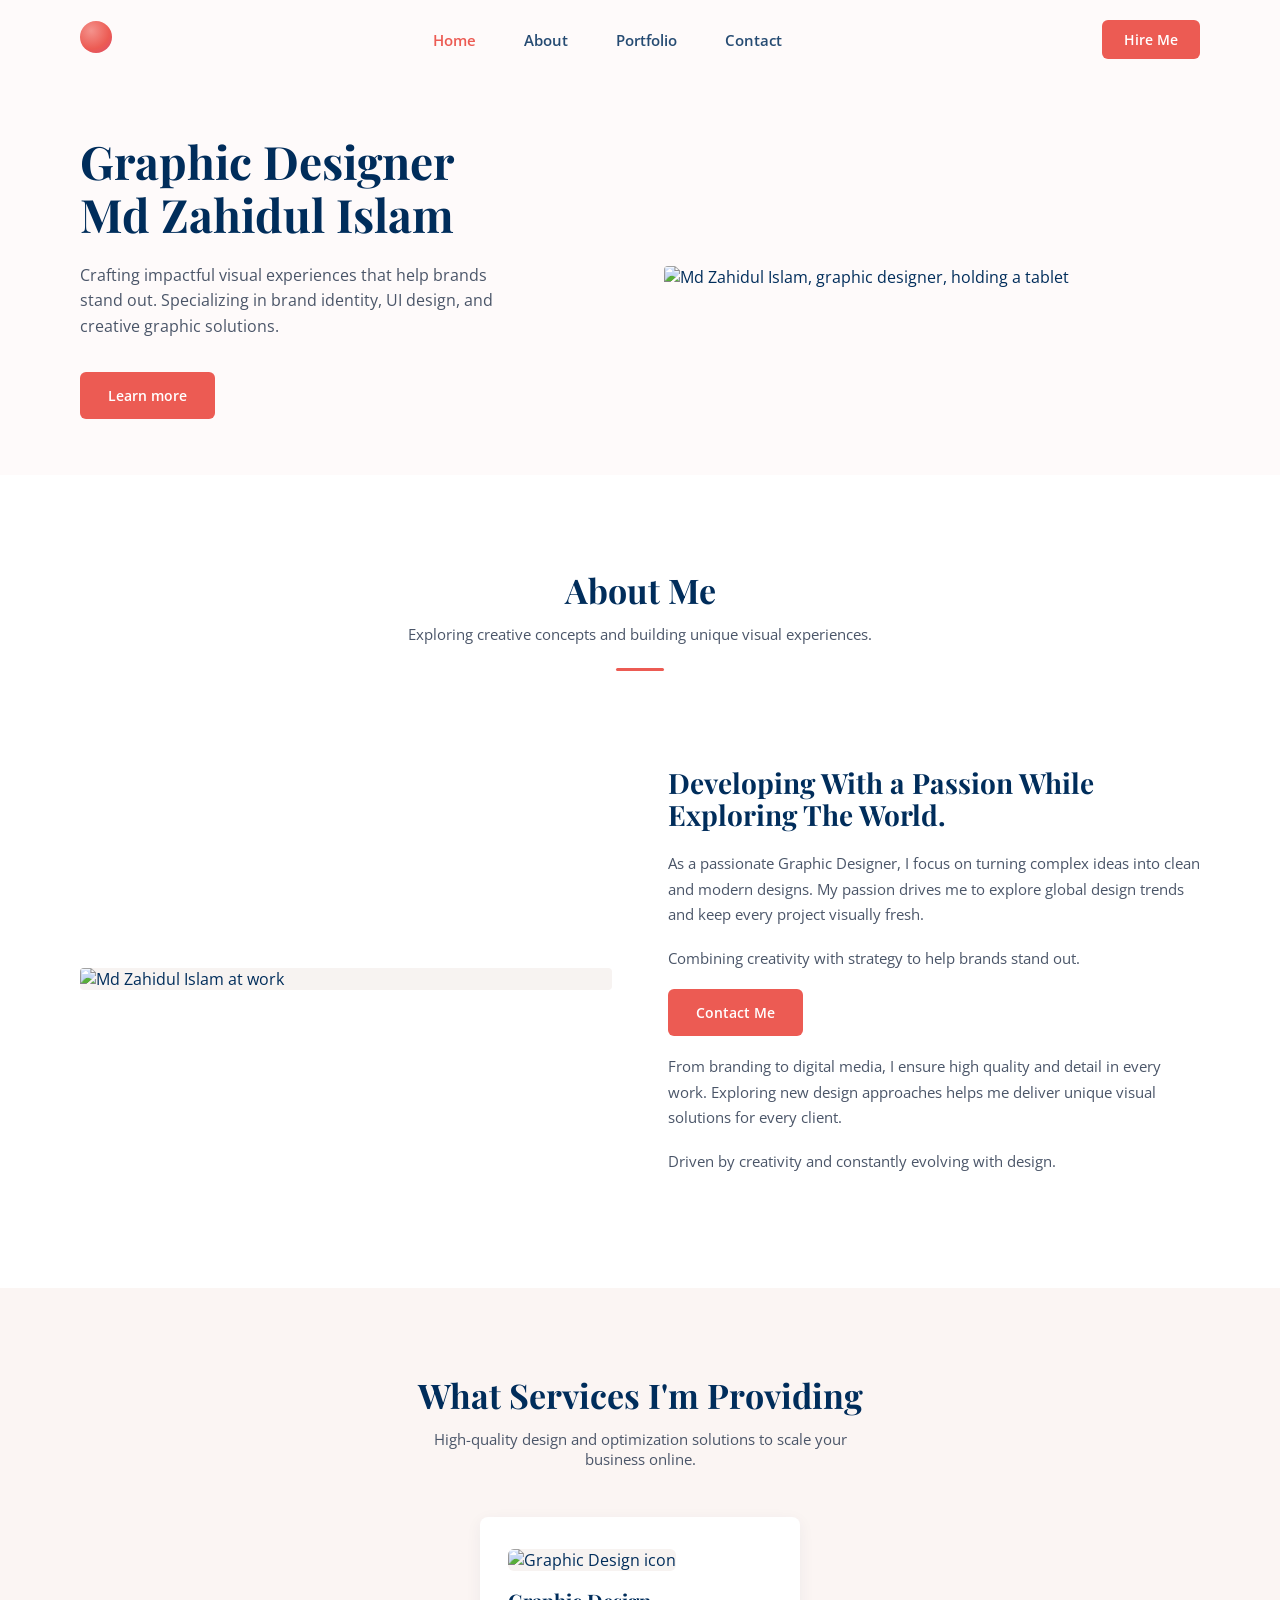
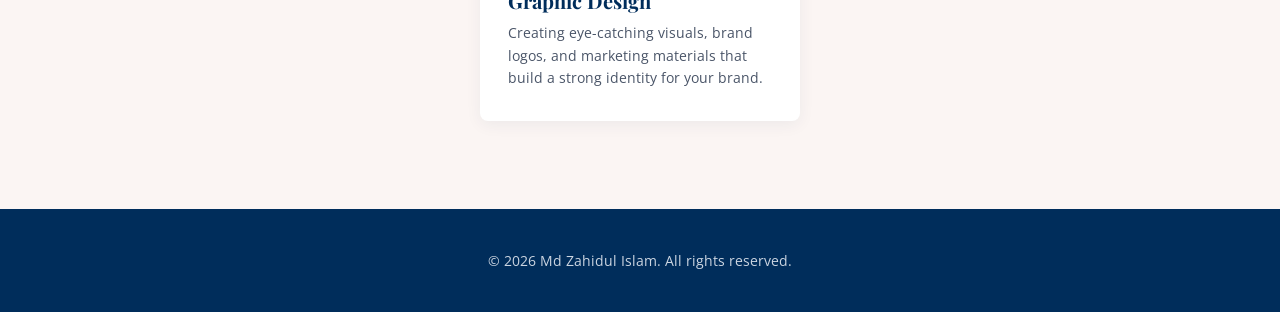
==== commit 3bf6eebb: "Add files via upload" ====
--- a/index.html
+++ b/index.html
@@ -1,978 +1,88 @@
 <!DOCTYPE html>
-<html lang="en-US">
-<head><meta charset="UTF-8"><script data-cfasync="false" data-surecookie-guard="1">window.surecookieGuard={"a":{"try.abtasty.com":["analytics","ab-tasty"],"assets.adobedtm.com":["analytics","adobe-analytics"],"2o7.net":["analytics","adobe-analytics"],"omtrdc.net":["analytics","adobe-analytics"],"cdn.amplitude.com":["analytics","amplitude"],"static.chartbeat.com":["analytics","chartbeat"],"clarity.ms/tag":["analytics","clarity"],"clarity.ms/s/":["analytics","clarity"],"static.getclicky.com":["analytics","clicky"],"in.getclicky.com":["analytics","clicky"],"static.cloudflareinsights.com":["analytics","cloudflare-insights"],"sb.scorecardresearch.com":["analytics","comscore"],"convertexperiments.com":["analytics","convert"],"script.crazyegg.com":["analytics","crazy-egg"],"cdn.usefathom.com":["analytics","fathom"],"firebase-settings":["analytics","firebase-analytics"],"gstatic.com/firebasejs":["analytics","firebase-analytics"],"edge.fullstory.com":["analytics","fullstory"],"google-analytics.com/analytics.js":["analytics","google-analytics"],"googletagmanager.com/gtag/js":["analytics","google-analytics"],"google-analytics.com/ga.js":["analytics","google-analytics"],"googletagmanager.com/gtm.js":["analytics","google-tag-manager"],"cdn.heapanalytics.com":["analytics","heap"],"static.hotjar.com":["analytics","hotjar"],"hotjar.com/c/hotjar":["analytics","hotjar"],"js.hs-scripts.com":["analytics","hubspot"],"js.hs-analytics.net":["analytics","hubspot"],"js.hsforms.net":["analytics","hubspot"],"js.hscollectedforms.net":["analytics","hubspot"],"track.hubspot.com":["analytics","hubspot"],"cdn.inspectlet.com":["analytics","inspectlet"],"stats.wp.com":["analytics","jetpack-stats"],"i.kissmetrics.io":["analytics","kissmetrics"],"scripts.kissmetrics.io":["analytics","kissmetrics"],"cdn.luckyorange.com":["analytics","lucky-orange"],"tools.luckyorange.com":["analytics","lucky-orange"],"matomo.js":["analytics","matomo"],"piwik.js":["analytics","matomo"],"matomo.cloud":["analytics","matomo"],"/matomo.php":["analytics","matomo"],"cdn.mxpnl.com":["analytics","mixpanel"],"cdn.mouseflow.com":["analytics","mouseflow"],"js-agent.newrelic.com":["analytics","new-relic"],"cdn.optimizely.com":["analytics","optimizely"],"cdn.parsely.com":["analytics","parsely"],"piwik.pro":["analytics","piwik-pro"],"plausible.io/js":["analytics","plausible"],"us.i.posthog.com":["analytics","posthog"],"eu.i.posthog.com":["analytics","posthog"],"app.posthog.com":["analytics","posthog"],"secure.quantserve.com":["analytics","quantcast"],"rules.quantcount.com":["analytics","quantcast"],"cdn.rudderlabs.com":["analytics","rudderstack"],"cdn.segment.com":["analytics","segment"],"api.sigmize.com":["analytics","sigmize"],"sigmize.com/sdk":["analytics","sigmize"],"scripts.simpleanalyticscdn.com":["analytics","simple-analytics"],"web-sdk.smartlook.com":["analytics","smartlook"],"rec.smartlook.com":["analytics","smartlook"],"statcounter.com/counter":["analytics","statcounter"],"tags.tiqcdn.com":["analytics","tealium"],"analytics.umami.is":["analytics","umami"],"dev.visualwebsiteoptimizer.com":["analytics","vwo"],"static.woopra.com":["analytics","woopra"],"mc.yandex.ru":["analytics","yandex-metrica"],"trackcmp.net":["marketing","activecampaign"],"addthis.com/js":["marketing","addthis"],"s7.addthis.com":["marketing","addthis"],"s.adroll.com":["marketing","adroll"],"amazon-adsystem.com":["marketing","amazon-ads"],"dwin1.com":["marketing","awin"],"sibautomation.com":["marketing","brevo"],"sibforms.com":["marketing","brevo"],"players.brightcove.net":["marketing","brightcove"],"cm.g.doubleclick.net":["marketing","search-ads-360"],"campaignmanager.google.com":["marketing","campaign-manager-360"],"f.convertkit.com":["marketing","convertkit"],"static.criteo.net":["marketing","criteo"],"dynamic.criteo.com":["marketing","criteo"],"api.dmcdn.net":["marketing","dailymotion"],"displayvideo.google.com":["marketing","display-video-360"],"stats.g.doubleclick.net":["marketing","doubleclick"],"securepubads.g.doubleclick.net":["marketing","google-ad-manager"],"doubleclick.net":["marketing","doubleclick"],"pagead2.googlesyndication.com":["marketing","google-adsense"],"tpc.googlesyndication.com":["marketing","doubleclick"],"adservice.google.com":["marketing","doubleclick"],"ezojs.com":["marketing","ezoic"],"go.ezodn.com":["marketing","ezoic"],"connect.facebook.net":["marketing","facebook-pixel"],"fbevents.js":["marketing","facebook-pixel"],"facebook.com/tr":["marketing","facebook-pixel"],"fls.doubleclick.net":["marketing","floodlight"],"ad.doubleclick.net":["marketing","floodlight"],"pubads.g.doubleclick.net":["marketing","google-ad-manager"],"googletagservices.com/tag/js/gpt.js":["marketing","google-ad-manager"],"googleadservices.com":["marketing","google-ads"],"googlesyndication.com":["marketing","google-ads"],"googleads.g.doubleclick.net":["marketing","google-ads"],"googlesyndication.com/pagead":["marketing","google-adsense"],"adsbygoogle.js":["marketing","google-adsense"],"maps.googleapis.com":["marketing","google-maps"],"utt.impactcdn.com":["marketing","impact"],"resources.infolinks.com":["marketing","infolinks"],"platform.instagram.com/en_US/embeds.js":["marketing","instagram"],"instagram.com/embed.js":["marketing","instagram"],"cdn.judge.me":["marketing","judge-me"],"cdn.jwplayer.com":["marketing","jw-player"],"content.jwplatform.com":["marketing","jw-player"],"static.klaviyo.com":["marketing","klaviyo"],"snap.licdn.com":["marketing","linkedin"],"linkedin.com/px":["marketing","linkedin"],"rubiconproject.com":["marketing","magnite"],"chimpstatic.com":["marketing","mailchimp"],"list-manage.com":["marketing","mailchimp"],"static.mailerlite.com":["marketing","mailerlite"],"assets.mailerlite.com":["marketing","mailerlite"],"munchkin.marketo.net":["marketing","marketo"],"contextual.media.net":["marketing","media-net"],"scripts.mediavine.com":["marketing","mediavine"],"bat.bing.com":["marketing","microsoft-advertising"],"omnisrc.com":["marketing","omnisend"],"openx.net":["marketing","openx"],"a.omappapi.com":["marketing","optinmonster"],"widgets.outbrain.com":["marketing","outbrain"],"pi.pardot.com":["marketing","pardot"],"pintrk":["marketing","pinterest"],"s.pinimg.com/ct":["marketing","pinterest"],"ads.pubmatic.com":["marketing","pubmatic"],"a.quora.com":["marketing","quora-pixel"],"ads.adthrive.com":["marketing","raptive"],"google.com/recaptcha":["marketing","recaptcha"],"gstatic.com/recaptcha":["marketing","recaptcha"],"redditstatic.com/ads":["marketing","reddit-ads"],"pixel.redditmedia.com":["marketing","reddit-ads"],"searchads.google.com":["marketing","search-ads-360"],"platform-api.sharethis.com":["marketing","sharethis"],"s.sharethis.com":["marketing","sharethis"],"sharethis.com/js":["marketing","sharethis"],"s.skimresources.com":["marketing","skimlinks"],"sc-static.net/scevent.min.js":["marketing","snapchat"],"cdn-static.viglink.com":["marketing","sovrn-commerce"],"load.sumo.com":["marketing","sumo"],"js.surecart.com":["marketing","surecart"],"cdn.taboola.com":["marketing","taboola"],"analytics.tiktok.com":["marketing","tiktok"],"tiktok.com/i18n":["marketing","tiktok"],"tiktok.com/embed.js":["marketing","tiktok-embed"],"widget.trustpilot.com":["marketing","trustpilot"],"embed.twitch.tv":["marketing","twitch"],"static.ads-twitter.com":["marketing","twitter"],"analytics.twitter.com":["marketing","twitter"],"play.vidyard.com":["marketing","vidyard"],"player.vimeo.com/api/player.js":["marketing","vimeo"],"fast.wistia.com":["marketing","wistia"],"fast.wistia.net":["marketing","wistia"],"adnxs.com":["marketing","xandr"],"staticw2.yotpo.com":["marketing","yotpo"],"youtube.com/iframe_api":["marketing","youtube"],"youtube.com/s/player/":["marketing","youtube"],"embed.acuityscheduling.com":["functional","acuity-scheduling"],"use.typekit.net":["functional","adobe-fonts"],"assets.mediadelivery.net/playerjs/":["functional","bunny-stream"],"app.cal.com/embed":["functional","cal-com"],"assets.calendly.com":["functional","calendly"],"client.crisp.chat":["functional","crisp"],"disqus.com/embed.js":["functional","disqus"],"js.driftt.com":["functional","drift"],"kit.fontawesome.com":["functional","font-awesome"],"use.fontawesome.com":["functional","font-awesome"],"wchat.freshchat.com":["functional","freshchat"],"accounts.google.com/gsi/client":["functional","google-accounts"],"beacon-v2.helpscout.net":["functional","helpscout-beacon"],"widget.intercom.io":["functional","intercom"],"js.intercomcdn.com":["functional","intercom"],"cdn.jotfor.ms":["functional","jotform"],"cdn.livechatinc.com":["functional","livechat"],"api.mapbox.com":["functional","mapbox"],"static.olark.com":["functional","olark"],"cdn.onesignal.com":["functional","onesignal"],"clientcdn.pushengage.com":["functional","pushengage"],"smartsuppchat.com/loader.js":["functional","smartsupp"],"embed.tawk.to":["functional","tawk-to"],"cdn.tawk.to":["functional","tawk-to"],"code.tidio.co":["functional","tidio"],"widget-v4.tidiochat.com":["functional","tidio"],"embed.typeform.com":["functional","typeform"],"static.zdassets.com":["functional","zendesk"],"ekr.zdassets.com":["functional","zendesk"],"app.powerfuldocs.com":["functional","powerfuldocs"],"js.authorize.net":["essential","authorize-net"],"bootstrapcdn.com":["essential","bootstrapcdn"],"js.braintreegateway.com":["essential","braintree"],"b-cdn.net":["essential","bunny-cdn"],"cdn77.org":["essential","cdn77"],"cdn77-ssl.net":["essential","cdn77"],"cdnjs.cloudflare.com":["essential","cdnjs"],"challenges.cloudflare.com":["essential","cloudflare-turnstile"],"exactdn.com":["essential","ewww-easy-io"],"ajax.googleapis.com":["essential","google-hosted-libraries"],"pay.google.com/gp/p/js":["essential","google-pay"],"js.hcaptcha.com":["essential","hcaptcha"],"ik.imagekit.io":["essential","imagekit"],"c0.wp.com":["essential","jetpack-site-accelerator"],"ajax.googleapis.com/ajax/libs/jquery":["essential","jquery"],"code.jquery.com/jquery":["essential","jquery"],"cdn.jsdelivr.net":["essential","jsdelivr"],"kinstacdn.com":["essential","kinsta-cdn"],"x.klarnacdn.net":["essential","klarna"],"js.mollie.com":["essential","mollie"],"nitrocdn.com":["essential","nitropack"],"i.optimole.com":["essential","optimole"],"paypal.com/sdk":["essential","paypal"],"paypalobjects.com":["essential","paypal"],"checkout.razorpay.com":["essential","razorpay"],"rocketcdn.me":["essential","rocketcdn"],"cdn.shortpixel.ai":["essential","shortpixel"],"web.squarecdn.com":["essential","square"],"js.squareup.com":["essential","square"],"stackpathcdn.com":["essential","stackpath-cdn"],"stackpathdns.com":["essential","stackpath-cdn"],"netdna-cdn.com":["essential","stackpath-cdn"],"netdna-ssl.com":["essential","stackpath-cdn"],"cdn.statically.io":["essential","statically"],"js.stripe.com":["essential","stripe"],"unpkg.com":["essential","unpkg"],"s.w.org":["essential","wordpress-org-assets"],"googletagmanager.com/ns.html":["analytics","google-tag-manager"],"embed.music.apple.com":["marketing","apple-music"],"dailymotion.com/embed":["marketing","dailymotion"],"facebook.com/plugins":["marketing","facebook-embed"],"giphy.com/embed":["marketing","giphy"],"google.com/maps/embed":["marketing","google-maps"],"maps.google.com/maps":["marketing","google-maps"],"instagram.com/p/":["marketing","instagram"],"instagram.com/reel/":["marketing","instagram"],"instagram.com/embed":["marketing","instagram"],"loom.com/embed":["marketing","loom"],"rumble.com/embed":["marketing","rumble"],"slideshare.net/slideshow/embed_code":["marketing","slideshare"],"slideshare.net/api/embed":["marketing","slideshare"],"w.soundcloud.com/player":["marketing","soundcloud"],"soundcloud.com/player":["marketing","soundcloud"],"open.spotify.com/embed":["marketing","spotify"],"tiktok.com/embed":["marketing","tiktok-embed"],"player.twitch.tv":["marketing","twitch"],"video.wordpress.com/embed/":["marketing","videopress"],"videopress.com/embed/":["marketing","videopress"],"videopress.com/v/":["marketing","videopress"],"player.vimeo.com/video/":["marketing","vimeo"],"vimeo.com/video/":["marketing","vimeo"],"youtube.com/embed/":["marketing","youtube"],"youtube-nocookie.com/embed/":["marketing","youtube"],"youtu.be/":["marketing","youtube"],"app.acuityscheduling.com":["functional","acuity-scheduling"],"iframe.mediadelivery.net":["functional","bunny-stream"],"player.mediadelivery.net":["functional","bunny-stream"],"mediadelivery.net":["functional","bunny-stream"],"cal.com/embed":["functional","cal-com"],"calendly.com":["functional","calendly"],"disqus.com/embed":["functional","disqus"],"accounts.google.com/gsi/":["functional","google-accounts"],"form.jotform.com":["functional","jotform"],"openstreetmap.org/export/embed":["functional","openstreetmap"],"form.typeform.com":["functional","typeform"],"newassets.hcaptcha.com":["essential","hcaptcha"],"api.razorpay.com":["essential","razorpay"],"m.stripe.network":["essential","stripe"],"m.stripe.com":["essential","stripe"],"hooks.stripe.com":["essential","stripe"]},"p":[],"f":[],"y":{"fonts.bunny.net":["functional","bunny-fonts"],"fonts.googleapis.com":["functional","google-fonts"],"fonts.gstatic.com":["functional","google-fonts"]},"t":[],"e":["essential"],"m":"opt-in","r":0,"c":["/zah/wp-includes/","/zah/wp-admin/"],"h":"localhost"};!function(e,t){"use strict";const r=e.surecookieGuard;if(!r||!r.a&&!r.p&&!r.f)return;const n=Object.assign({},r.a,r.p),o=Object.assign({},r.a,r.f),i=Object.assign({},o,n,r.y||{});(r.t||[]).forEach(e=>{r.y&&r.y[e]||delete i[e]});const s=["stylesheet","preload","modulepreload","prefetch","prerender","preconnect","dns-prefetch"],c=r.e||["essential"],a=r.m||"opt-in",u=parseInt(r.r,10)||0,l=(r.c||[]).map(e=>String(e).toLowerCase()),f=e=>0===e.indexOf("www.")?e.slice(4):e,p=f(String(r.h||"").toLowerCase()),h=["text/javascript","module","application/javascript","application/ecmascript","text/ecmascript","importmap","speculationrules"],m={SCRIPT:"src",IFRAME:"src",LINK:"href"},d=e.Element.prototype.setAttribute;let g=null,b=null;function y(r,h){const m=h.tagName;if(("SCRIPT"===m||"LINK"===m)&&function(e){if(!l.length)return!1;let r;try{r=new URL(e,t.baseURI)}catch(e){return!1}if("http:"!==r.protocol&&"https:"!==r.protocol)return!1;if(f(r.hostname.toLowerCase())!==p)return!1;const n=r.pathname.toLowerCase();let o;try{o=decodeURIComponent(n)}catch(e){return!1}if(-1!==o.split("/").indexOf(".."))return!1;for(let e=0;e<l.length;e++)if(0===n.indexOf(l[e]))return!0;return!1}(r))return null;let d=o;if("SCRIPT"===m)d=n;else if("LINK"===m){const n=(h.getAttribute("rel")||"").toLowerCase().trim();if(""===n){if(function(r){try{return new URL(r,t.baseURI).origin===e.location.origin}catch(e){return!1}}(r))return null}else if(!function(e){return e.split(/\s+/).some(e=>-1!==s.indexOf(e))}(n))return null;d=i}const y=function(e,t){if(!e)return null;const r=e.toLowerCase();for(const e in t)if(Object.prototype.hasOwnProperty.call(t,e)&&-1!==r.indexOf(e.toLowerCase()))return t[e];return null}(r,d);if(!y)return null;for(let e=0;e<c.length;e++)if(c[e]===y[0])return null;return function(e){if("quarantine"===e)return!1;const r=function(){const e=t.cookie;if(e===g)return b;g=e,b=null;const r=e.match(/(?:^|;\s*)surecookie_user_consent=([^;]*)/);if(!r)return null;let n;try{n=JSON.parse(decodeURIComponent(r[1]))}catch(e){return null}if(!n||"object"!=typeof n.preferences)return null;if(u){const e=Date.parse(n.timestamp);if(isNaN(e)||e<1e3*u)return null}return b=n.preferences,b}();return r?!0===r[e]:"opt-out"===a||"essential"===e}(y[0])?null:y}const L=new WeakSet;function w(e){L.has(e)&&(L.delete(e),e.removeAttribute("data-surecookie-href"),e.removeAttribute("data-surecookie-category"),e.removeAttribute("data-surecookie-name"))}function k(e){const t=L.has(e)&&e.hasAttribute("data-surecookie-href"),r=e.getAttribute(t?"data-surecookie-href":"href");if(!r)return;const n=y(r,e);n?t||O(e,r,n):t&&(w(e),d.call(e,"href",r))}function O(e,t,r){const n=m[e.tagName]||"src";if("LINK"===e.tagName&&L.add(e),d.call(e,"data-surecookie-"+n,t),d.call(e,"data-surecookie-category",r[0]),d.call(e,"data-surecookie-name",r[1]),e.removeAttribute(n),"SCRIPT"!==e.tagName)return;const o=(e.getAttribute("type")||"").toLowerCase();let i="none";for(let e=0;e<h.length;e++)if(h[e]===o){i=o;break}d.call(e,"data-surecookie-original-type",i),d.call(e,"type","text/plain")}function I(e,t){if(!e||!e.prototype)return;const r=Object.getOwnPropertyDescriptor(e.prototype,t);r&&r.set&&r.get&&Object.defineProperty(e.prototype,t,{configurable:!0,enumerable:r.enumerable,get(){return this.getAttribute("data-surecookie-"+t)||r.get.call(this)},set(e){const t=String(e),n=y(t,this);if(!n)return w(this),void r.set.call(this,e);O(this,t,n)}})}I(e.HTMLScriptElement,"src"),I(e.HTMLIFrameElement,"src"),I(e.HTMLLinkElement,"href"),function(e){if(!e||!e.prototype)return;const t=Object.getOwnPropertyDescriptor(e.prototype,"rel");t&&t.set&&Object.defineProperty(e.prototype,"rel",{configurable:!0,enumerable:t.enumerable,get:t.get,set(e){t.set.call(this,e),k(this)}})}(e.HTMLLinkElement),e.Element.prototype.setAttribute=function(e,t){if(e===m[this.tagName]){const e=String(t),r=y(e,this);if(r)return void O(this,e,r);w(this)}const r=d.call(this,e,t);return"rel"===e&&"LINK"===this.tagName&&k(this),r}}(window,document);</script>
+<html lang="en">
+<head>
+<meta charset="UTF-8">
+<meta name="viewport" content="width=device-width, initial-scale=1.0">
+<title>Md Zahidul Islam — Graphic Designer</title>
+<link rel="preconnect" href="https://fonts.googleapis.com">
+<link rel="preconnect" href="https://fonts.gstatic.com" crossorigin>
+<link href="https://fonts.googleapis.com/css2?family=Playfair+Display:wght@600;700&family=Open+Sans:wght@400;500;600&display=swap" rel="stylesheet">
+<link rel="stylesheet" href="styles.css">
+</head>
+<body>
 
-<meta name="viewport" content="width=device-width, initial-scale=1">
-	<link rel="profile" href="https://gmpg.org/xfn/11"> 
-	<title>Home - Md Zahidul Islam</title>
-<link data-surecookie-category="functional" data-surecookie-name="google-fonts" data-surecookie-href="//fonts.googleapis.com" rel="dns-prefetch">
-<link data-surecookie-category="functional" data-surecookie-name="google-fonts" data-surecookie-href="https://fonts.googleapis.com" rel="preconnect">
-<link data-surecookie-category="functional" data-surecookie-name="google-fonts" data-surecookie-href="https://fonts.gstatic.com" crossorigin="anonymous" rel="preconnect">
-<link rel="alternate" type="application/rss+xml" title="Md Zahidul Islam » Feed" href="/feed/">
-<link rel="alternate" type="application/rss+xml" title="Md Zahidul Islam » Comments Feed" href="/comments/feed/">
-<!-- SureRank Meta Data -->
-<link rel="canonical" href="/">
-<meta name="description" content="Graphic Designer Md Zahidul Islam Crafting impactful visual experiences that help brands stand out. Specializing in brand identity, UI design, and creative">
-<meta name="robots" content="index, follow">
-<meta property="og:url" content="/">
-<meta property="og:site_name" content="Md Zahidul Islam">
-<meta property="og:locale" content="en_US">
-<meta property="og:type" content="website">
-<meta property="og:title" content="Home - Md Zahidul Islam">
-<meta property="og:description" content="Graphic Designer Md Zahidul Islam Crafting impactful visual experiences that help brands stand out. Specializing in brand identity, UI design, and creative">
-<meta property="og:image" content="/wp-content/uploads/2026/09/Md-Zahidul-Islam-4.jpg">
-<meta property="article:published_time" content="2026-09-14T08:20:26+00:00">
-<meta property="article:modified_time" content="2026-09-14T09:52:38+00:00">
-<meta name="twitter:card" content="summary_large_image">
-<meta name="twitter:title" content="Home - Md Zahidul Islam">
-<meta name="twitter:description" content="Graphic Designer Md Zahidul Islam Crafting impactful visual experiences that help brands stand out. Specializing in brand identity, UI design, and creative">
-<script type="application/ld+json" id="surerank-schema">{"@context":"https://schema.org","@graph":[{"@type":"WebSite","@id":"/#website","name":"Md Zahidul Islam","author":{"@id":"/#person"},"copyrightHolder":{"@id":"/#person"},"url":"/","potentialAction":{"@id":"/#searchaction"},"publisher":{"@id":"/#organization"}},{"@type":"WebPage","@id":"/#webpage","name":"Home","author":{"@id":"/#person"},"inLanguage":"en-US","url":"/","contributor":{"@id":"/#person"},"copyrightHolder":{"@id":"/#person"},"datePublished":"2026-09-14T08:20:26+00:00","dateModified":"2026-09-14T09:52:38+00:00","isPartOf":{"@id":"/#website"},"publisher":{"@id":"/#organization"}},{"@type":"Organization","@id":"/#organization","name":"Md Zahidul Islam","founder":[{"@type":"Person","name":"mdzahidulislam"}],"url":"/ "},{"@type":"SearchAction","@id":"/#searchaction","target":"/?s={search_term_string}","query-input":"required name=search_term_string"}]}</script>
-<!-- /SureRank Meta Data -->
+<header class="site-header">
+  <div class="container header-inner">
+    <a href="index.html" class="logo" aria-label="Md Zahidul Islam — Home">
+      <span class="logo-dot"></span>
+    </a>
+    <nav class="main-nav" aria-label="Primary">
+      <a href="index.html" class="active">Home</a>
+      <a href="about.html">About</a>
+      <a href="portfolio.html">Portfolio</a>
+      <a href="contact.html">Contact</a>
+    </nav>
+    <a href="contact.html" class="btn btn-primary btn-small">Hire Me</a>
+  </div>
+</header>
 
+<section class="hero">
+  <div class="container hero-inner">
+    <div class="hero-copy">
+      <h1>Graphic Designer<br>Md Zahidul Islam</h1>
+      <p class="hero-text">Crafting impactful visual experiences that help brands stand out. Specializing in brand identity, UI design, and creative graphic solutions.</p>
+      <a href="about.html" class="btn btn-primary">Learn more</a>
+    </div>
+    <div class="hero-media">
+      <img src="assets/hero-photo.jpg" alt="Md Zahidul Islam, graphic designer, holding a tablet">
+    </div>
+  </div>
+</section>
 
-<style id="wp-img-auto-sizes-contain-inline-css">
-img:is([sizes=auto i],[sizes^="auto," i]){contain-intrinsic-size:3000px 1500px}
-/*# sourceURL=wp-img-auto-sizes-contain-inline-css */
-</style>
-<link rel="stylesheet" id="astra-theme-css-css" href="/wp-content/themes/astra/assets/css/minified/main.min.css?ver=4.13.11" media="all">
-<style id="astra-theme-css-inline-css">
-:root{--ast-post-nav-space:0;--ast-container-default-xlg-padding:6.67em;--ast-container-default-lg-padding:5.67em;--ast-container-default-slg-padding:4.34em;--ast-container-default-md-padding:3.34em;--ast-container-default-sm-padding:6.67em;--ast-container-default-xs-padding:2.4em;--ast-container-default-xxs-padding:1.4em;--ast-code-block-background:#EEEEEE;--ast-comment-inputs-background:#FAFAFA;--ast-normal-container-width:1200px;--ast-narrow-container-width:750px;--ast-blog-title-font-weight:normal;--ast-blog-meta-weight:inherit;--ast-global-color-primary:var(--ast-global-color-5);--ast-global-color-secondary:var(--ast-global-color-4);--ast-global-color-alternate-background:var(--ast-global-color-7);--ast-global-color-subtle-background:var(--ast-global-color-6);--ast-bg-style-guide:var( --ast-global-color-secondary,var(--ast-global-color-5) );--ast-shadow-style-guide:0px 0px 4px 0 #00000057;--ast-global-dark-bg-style:#fff;--ast-global-dark-lfs:#fbfbfb;--ast-widget-bg-color:#fafafa;--ast-wc-container-head-bg-color:#fbfbfb;--ast-title-layout-bg:#eeeeee;--ast-search-border-color:#e7e7e7;--ast-lifter-hover-bg:#e6e6e6;--ast-gallery-block-color:#000;--srfm-color-input-label:var(--ast-global-color-2);}html{font-size:106.25%;}a,.page-title{color:var(--ast-global-color-2);}a:hover,a:focus{color:var(--ast-global-color-1);}body,button,input,select,textarea,.ast-button,.ast-custom-button{font-family:'Open Sans',sans-serif;font-weight:400;font-size:17px;font-size:1rem;line-height:var(--ast-body-line-height,1.65em);}blockquote{color:var(--ast-global-color-3);}h1,h2,h3,h4,h5,h6,.entry-content :where(h1,h2,h3,h4,h5,h6),.site-title,.site-title a{font-family:'Playfair Display',serif;font-weight:600;}.ast-site-identity .site-title a{color:var(--ast-global-color-2);}.site-title{font-size:35px;font-size:2.0588235294118rem;display:none;}header .custom-logo-link img{max-width:70px;width:70px;}.astra-logo-svg{width:70px;}.site-header .site-description{font-size:15px;font-size:0.88235294117647rem;display:none;}.entry-title{font-size:26px;font-size:1.5294117647059rem;}.archive .ast-article-post .ast-article-inner,.blog .ast-article-post .ast-article-inner,.archive .ast-article-post .ast-article-inner:hover,.blog .ast-article-post .ast-article-inner:hover{overflow:hidden;}h1,.entry-content :where(h1){font-size:65px;font-size:3.8235294117647rem;font-weight:600;font-family:'Playfair Display',serif;line-height:1.4em;}h2,.entry-content :where(h2){font-size:48px;font-size:2.8235294117647rem;font-weight:600;font-family:'Playfair Display',serif;line-height:1.3em;}h3,.entry-content :where(h3){font-size:38px;font-size:2.2352941176471rem;font-weight:600;font-family:'Playfair Display',serif;line-height:1.3em;}h4,.entry-content :where(h4){font-size:35px;font-size:2.0588235294118rem;line-height:1.2em;font-family:'Playfair Display',serif;}h5,.entry-content :where(h5){font-size:30px;font-size:1.7647058823529rem;line-height:1.2em;font-family:'Playfair Display',serif;}h6,.entry-content :where(h6){font-size:22px;font-size:1.2941176470588rem;line-height:1.25em;font-family:'Playfair Display',serif;}::selection{background-color:var(--ast-global-color-0);color:#000000;}body,h1,h2,h3,h4,h5,h6,.entry-title a,.entry-content :where(h1,h2,h3,h4,h5,h6){color:var(--ast-global-color-3);}.tagcloud a:hover,.tagcloud a:focus,.tagcloud a.current-item{color:#ffffff;border-color:var(--ast-global-color-2);background-color:var(--ast-global-color-2);}input:focus,input[type="text"]:focus,input[type="email"]:focus,input[type="url"]:focus,input[type="password"]:focus,input[type="reset"]:focus,input[type="search"]:focus,textarea:focus{border-color:var(--ast-global-color-2);}input[type="radio"]:checked,input[type=reset],input[type="checkbox"]:checked,input[type="checkbox"]:hover:checked,input[type="checkbox"]:focus:checked,input[type=range]::-webkit-slider-thumb{border-color:var(--ast-global-color-2);background-color:var(--ast-global-color-2);box-shadow:none;}.site-footer a:hover + .post-count,.site-footer a:focus + .post-count{background:var(--ast-global-color-2);border-color:var(--ast-global-color-2);}.single .nav-links .nav-previous,.single .nav-links .nav-next{color:var(--ast-global-color-2);}.entry-meta,.entry-meta *{line-height:1.45;color:var(--ast-global-color-2);}.entry-meta a:not(.ast-button):hover,.entry-meta a:not(.ast-button):hover *,.entry-meta a:not(.ast-button):focus,.entry-meta a:not(.ast-button):focus *,.page-links > .page-link,.page-links .page-link:hover,.post-navigation a:hover{color:var(--ast-global-color-1);}#cat option,.secondary .calendar_wrap thead a,.secondary .calendar_wrap thead a:visited{color:var(--ast-global-color-2);}.secondary .calendar_wrap #today,.ast-progress-val span{background:var(--ast-global-color-2);}.secondary a:hover + .post-count,.secondary a:focus + .post-count{background:var(--ast-global-color-2);border-color:var(--ast-global-color-2);}.calendar_wrap #today > a{color:#ffffff;}.page-links .page-link,.single .post-navigation a{color:var(--ast-global-color-2);}.ast-search-menu-icon .search-form button.search-submit{padding:0 4px;}.ast-search-menu-icon form.search-form{padding-right:0;}.ast-header-search .ast-search-menu-icon.ast-dropdown-active .search-form,.ast-header-search .ast-search-menu-icon.ast-dropdown-active .search-field:focus{transition:all 0.2s;}.search-form input.search-field:focus{outline:none;}.ast-mobile-header-content .ast-builder-layout-element:not(.ast-builder-menu):not(.ast-header-divider-element),.ast-mobile-popup-content .ast-builder-layout-element:not(.ast-builder-menu):not(.ast-header-divider-element){padding:15px 20px;}.wp-block-latest-posts > li > a{color:var(--ast-global-color-2);}.widget-title,.widget .wp-block-heading{font-size:24px;font-size:1.4117647058824rem;color:var(--ast-global-color-3);}.ast-search-menu-icon.slide-search a:focus-visible:focus-visible,.astra-search-icon:focus-visible,#close:focus-visible,a:focus-visible,.ast-menu-toggle:focus-visible,.site .skip-link:focus-visible,.wp-block-loginout input:focus-visible,.wp-block-search.wp-block-search__button-inside .wp-block-search__inside-wrapper,.ast-header-navigation-arrow:focus-visible,.ast-orders-table__row .ast-orders-table__cell:focus-visible,a#ast-apply-coupon:focus-visible,#ast-apply-coupon:focus-visible,#close:focus-visible,.button.search-submit:focus-visible,#search_submit:focus,.normal-search:focus-visible,.ast-header-account-wrap:focus-visible,.astra-cart-drawer-close:focus,.ast-single-variation:focus,.ast-button:focus,.ast-builder-button-wrap:has(.ast-custom-button-link:focus),.ast-builder-button-wrap .ast-custom-button-link:focus{outline-style:dotted;outline-color:inherit;outline-width:thin;}input:focus,input[type="text"]:focus,input[type="email"]:focus,input[type="url"]:focus,input[type="password"]:focus,input[type="reset"]:focus,input[type="search"]:focus,input[type="number"]:focus,textarea:focus,.wp-block-search__input:focus,[data-section="section-header-mobile-trigger"] .ast-button-wrap .ast-mobile-menu-trigger-minimal:focus,.ast-mobile-popup-drawer.active .menu-toggle-close:focus,#ast-scroll-top:focus,#coupon_code:focus,#ast-coupon-code:focus{border-style:dotted;border-color:inherit;border-width:thin;}input{outline:none;}.ast-logo-title-inline .site-logo-img{padding-right:1em;}.site-logo-img img{ transition:all 0.2s linear;}body .ast-oembed-container *{position:absolute;top:0;width:100%;height:100%;left:0;}body .wp-block-embed-pocket-casts .ast-oembed-container *{position:unset;}.ast-single-post-featured-section + article {margin-top: 2em;}.site-content .ast-single-post-featured-section img {width: 100%;overflow: hidden;object-fit: cover;}.site > .ast-single-related-posts-container {margin-top: 0;}@media (min-width: 922px) {.ast-desktop .ast-container--narrow {max-width: var(--ast-narrow-container-width);margin: 0 auto;}}.ast-page-builder-template .hentry {margin: 0;}.ast-page-builder-template .site-content > .ast-container {max-width: 100%;padding: 0;}.ast-page-builder-template .site .site-content #primary {padding: 0;margin: 0;}.ast-page-builder-template .no-results {text-align: center;margin: 4em auto;}.ast-page-builder-template .ast-pagination {padding: 2em;}.ast-page-builder-template .entry-header.ast-no-title.ast-no-thumbnail {margin-top: 0;}.ast-page-builder-template .entry-header.ast-header-without-markup {margin-top: 0;margin-bottom: 0;}.ast-page-builder-template .entry-header.ast-no-title.ast-no-meta {margin-bottom: 0;}.ast-page-builder-template.single .post-navigation {padding-bottom: 2em;}.ast-page-builder-template.single-post .site-content > .ast-container {max-width: 100%;}.ast-page-builder-template .entry-header {margin-top: 4em;margin-left: auto;margin-right: auto;padding-left: 20px;padding-right: 20px;}.single.ast-page-builder-template .entry-header {padding-left: 20px;padding-right: 20px;}.ast-page-builder-template .ast-archive-description {margin: 4em auto 0;padding-left: 20px;padding-right: 20px;}.ast-page-builder-template.ast-no-sidebar .entry-content .alignwide {margin-left: 0;margin-right: 0;}@media (max-width:921.99px){#ast-desktop-header{display:none;}}@media (min-width:922px){#ast-mobile-header{display:none;}}.wp-block-buttons.aligncenter{justify-content:center;}@media (max-width:921px){.ast-theme-transparent-header #primary,.ast-theme-transparent-header #secondary{padding:0;}}@media (max-width:921px){.ast-plain-container.ast-no-sidebar #primary{padding:0;}}.ast-plain-container.ast-no-sidebar #primary{margin-top:0;margin-bottom:0;}.wp-block-buttons .wp-block-button.is-style-outline .wp-block-button__link.wp-element-button,.ast-outline-button,.wp-block-uagb-buttons-child .uagb-buttons-repeater.ast-outline-button{border-color:var(--ast-global-color-0);border-top-width:2px;border-right-width:2px;border-bottom-width:2px;border-left-width:2px;font-family:inherit;font-weight:inherit;font-size:16px;font-size:0.94117647058824rem;line-height:1em;border-top-left-radius:5px;border-top-right-radius:5px;border-bottom-right-radius:5px;border-bottom-left-radius:5px;}.wp-block-button.is-style-outline .wp-block-button__link:hover,.wp-block-buttons .wp-block-button.is-style-outline .wp-block-button__link:focus,.wp-block-buttons .wp-block-button.is-style-outline > .wp-block-button__link:not(.has-text-color):hover,.wp-block-buttons .wp-block-button.wp-block-button__link.is-style-outline:not(.has-text-color):hover,.ast-outline-button:hover,.ast-outline-button:focus,.wp-block-uagb-buttons-child .uagb-buttons-repeater.ast-outline-button:hover,.wp-block-uagb-buttons-child .uagb-buttons-repeater.ast-outline-button:focus{background-color:var(--ast-global-color-1);}.wp-block-button .wp-block-button__link.wp-element-button.is-style-outline:not(.has-background),.wp-block-button.is-style-outline>.wp-block-button__link.wp-element-button:not(.has-background),.ast-outline-button{background-color:var(--ast-global-color-0);}.entry-content[data-ast-blocks-layout] > figure{margin-bottom:1em;}@media (max-width:921px){.ast-left-sidebar #content > .ast-container{display:flex;flex-direction:column-reverse;width:100%;}.ast-separate-container .ast-article-post,.ast-separate-container .ast-article-single{padding:1.5em 2.14em;}.ast-author-box img.avatar{margin:20px 0 0 0;}}@media (min-width:922px){.ast-separate-container.ast-right-sidebar #primary,.ast-separate-container.ast-left-sidebar #primary{border:0;}.search-no-results.ast-separate-container #primary{margin-bottom:4em;}}.elementor-widget-button .elementor-button{border-style:solid;text-decoration:none;border-top-width:0px;border-right-width:0px;border-left-width:0px;border-bottom-width:0px;}body .elementor-button.elementor-size-sm,body .elementor-button.elementor-size-xs,body .elementor-button.elementor-size-md,body .elementor-button.elementor-size-lg,body .elementor-button.elementor-size-xl,body .elementor-button{border-top-left-radius:5px;border-top-right-radius:5px;border-bottom-right-radius:5px;border-bottom-left-radius:5px;padding-top:15px;padding-right:30px;padding-bottom:15px;padding-left:30px;}.wp-block-button .wp-block-button__link ,.elementor-widget-button .elementor-button,.elementor-widget-button .elementor-button:visited{color:var(--ast-global-color-5);}.elementor-widget-button .elementor-button{border-color:var(--ast-global-color-0);background-color:var(--ast-global-color-0);}.elementor-widget-button .elementor-button:hover,.elementor-widget-button .elementor-button:focus{color:var(--ast-global-color-5);background-color:var(--ast-global-color-1);border-color:var(--ast-global-color-1);}.elementor-widget-button .elementor-button{font-size:16px;font-size:0.94117647058824rem;line-height:1em;}body .elementor-button.elementor-size-sm,body .elementor-button.elementor-size-xs,body .elementor-button.elementor-size-md,body .elementor-button.elementor-size-lg,body .elementor-button.elementor-size-xl,body .elementor-button{font-size:16px;font-size:0.94117647058824rem;}.wp-block-button .wp-block-button__link:hover,.wp-block-button .wp-block-button__link:focus{color:var(--ast-global-color-5);background-color:var(--ast-global-color-1);border-color:var(--ast-global-color-1);}.elementor-widget-heading h1.elementor-heading-title{line-height:1.4em;}.elementor-widget-heading h2.elementor-heading-title{line-height:1.3em;}.elementor-widget-heading h3.elementor-heading-title{line-height:1.3em;}.elementor-widget-heading h4.elementor-heading-title{line-height:1.2em;}.elementor-widget-heading h5.elementor-heading-title{line-height:1.2em;}.elementor-widget-heading h6.elementor-heading-title{line-height:1.25em;}.wp-block-button .wp-block-button__link,.wp-block-search .wp-block-search__button,body .wp-block-file .wp-block-file__button{border-style:solid;border-top-width:0px;border-right-width:0px;border-left-width:0px;border-bottom-width:0px;border-color:var(--ast-global-color-0);background-color:var(--ast-global-color-0);color:var(--ast-global-color-5);font-family:inherit;font-weight:inherit;line-height:1em;font-size:16px;font-size:0.94117647058824rem;border-top-left-radius:5px;border-top-right-radius:5px;border-bottom-right-radius:5px;border-bottom-left-radius:5px;padding-top:15px;padding-right:30px;padding-bottom:15px;padding-left:30px;}.menu-toggle,button,.ast-button,.ast-custom-button,.button,input#submit,input[type="button"],input[type="submit"],input[type="reset"],form[CLASS*="wp-block-search__"].wp-block-search .wp-block-search__inside-wrapper .wp-block-search__button,body .wp-block-file .wp-block-file__button{border-style:solid;border-top-width:0px;border-right-width:0px;border-left-width:0px;border-bottom-width:0px;color:var(--ast-global-color-5);border-color:var(--ast-global-color-0);background-color:var(--ast-global-color-0);padding-top:15px;padding-right:30px;padding-bottom:15px;padding-left:30px;font-family:inherit;font-weight:inherit;font-size:16px;font-size:0.94117647058824rem;line-height:1em;border-top-left-radius:5px;border-top-right-radius:5px;border-bottom-right-radius:5px;border-bottom-left-radius:5px;}button:focus,.menu-toggle:hover,button:hover,.ast-button:hover,.ast-custom-button:hover .button:hover,.ast-custom-button:hover ,input[type=reset]:hover,input[type=reset]:focus,input#submit:hover,input#submit:focus,input[type="button"]:hover,input[type="button"]:focus,input[type="submit"]:hover,input[type="submit"]:focus,form[CLASS*="wp-block-search__"].wp-block-search .wp-block-search__inside-wrapper .wp-block-search__button:hover,form[CLASS*="wp-block-search__"].wp-block-search .wp-block-search__inside-wrapper .wp-block-search__button:focus,body .wp-block-file .wp-block-file__button:hover,body .wp-block-file .wp-block-file__button:focus{color:var(--ast-global-color-5);background-color:var(--ast-global-color-1);border-color:var(--ast-global-color-1);}@media (max-width:921px){.ast-mobile-header-stack .main-header-bar .ast-search-menu-icon{display:inline-block;}.ast-header-break-point.ast-header-custom-item-outside .ast-mobile-header-stack .main-header-bar .ast-search-icon{margin:0;}.ast-comment-avatar-wrap img{max-width:2.5em;}.ast-comment-meta{padding:0 1.8888em 1.3333em;}.ast-separate-container .ast-comment-list li.depth-1{padding:1.5em 2.14em;}.ast-separate-container .comment-respond{padding:2em 2.14em;}}@media (min-width:544px){.ast-container{max-width:100%;}}@media (max-width:544px){.ast-separate-container .ast-article-post,.ast-separate-container .ast-article-single,.ast-separate-container .comments-title,.ast-separate-container .ast-archive-description{padding:1.5em 1em;}.ast-separate-container #content .ast-container{padding-left:0.54em;padding-right:0.54em;}.ast-separate-container .ast-comment-list .bypostauthor{padding:.5em;}.ast-search-menu-icon.ast-dropdown-active .search-field{width:170px;}} #ast-mobile-header .ast-site-header-cart-li a{pointer-events:none;}body,.ast-separate-container{background-color:var(--ast-global-color-4);background-image:none;}@media (max-width:921px){.site-title{display:none;}.site-header .site-description{display:none;}h1,.entry-content :where(h1){font-size:30px;}h2,.entry-content :where(h2){font-size:25px;}h3,.entry-content :where(h3){font-size:20px;}.astra-logo-svg{width:120px;}header .custom-logo-link img,.ast-header-break-point .site-logo-img .custom-mobile-logo-link img{max-width:120px;width:120px;}}@media (max-width:544px){.site-title{display:none;}.site-header .site-description{display:none;}h1,.entry-content :where(h1){font-size:30px;}h2,.entry-content :where(h2){font-size:25px;}h3,.entry-content :where(h3){font-size:20px;}header .custom-logo-link img,.ast-header-break-point .site-branding img,.ast-header-break-point .custom-logo-link img{max-width:100px;width:100px;}.astra-logo-svg{width:100px;}.ast-header-break-point .site-logo-img .custom-mobile-logo-link img{max-width:100px;}}@media (max-width:921px){html{font-size:96.9%;}}@media (max-width:544px){html{font-size:96.9%;}}@media (min-width:922px){.ast-container{max-width:1240px;}}@media (min-width:922px){.site-content .ast-container{display:flex;}}@media (max-width:921px){.site-content .ast-container{flex-direction:column;}}@media (min-width:922px){.main-header-menu .sub-menu .menu-item.ast-left-align-sub-menu:hover > .sub-menu,.main-header-menu .sub-menu .menu-item.ast-left-align-sub-menu.focus > .sub-menu{margin-left:-0px;}}.ast-theme-transparent-header [CLASS*="ast-header-button-"] .ast-custom-button{color:#ffffff;}.ast-theme-transparent-header [CLASS*="ast-header-button-"] .ast-custom-button:hover{color:#ffffff;}.ast-theme-transparent-header [data-section="section-header-mobile-trigger"] .ast-button-wrap .ast-mobile-menu-trigger-minimal{background:transparent;}.site .comments-area{padding-bottom:3em;}.wp-block-file {display: flex;align-items: center;flex-wrap: wrap;justify-content: space-between;}.wp-block-pullquote {border: none;}.wp-block-pullquote blockquote::before {content: "\201D";font-family: "Helvetica",sans-serif;display: flex;transform: rotate( 180deg );font-size: 6rem;font-style: normal;line-height: 1;font-weight: bold;align-items: center;justify-content: center;}.has-text-align-right > blockquote::before {justify-content: flex-start;}.has-text-align-left > blockquote::before {justify-content: flex-end;}figure.wp-block-pullquote.is-style-solid-color blockquote {max-width: 100%;text-align: inherit;}:root {--wp--custom--ast-default-block-top-padding: 3em;--wp--custom--ast-default-block-right-padding: 3em;--wp--custom--ast-default-block-bottom-padding: 3em;--wp--custom--ast-default-block-left-padding: 3em;--wp--custom--ast-container-width: 1200px;--wp--custom--ast-content-width-size: 1200px;--wp--custom--ast-wide-width-size: calc(1200px + var(--wp--custom--ast-default-block-left-padding) + var(--wp--custom--ast-default-block-right-padding));}.ast-narrow-container {--wp--custom--ast-content-width-size: 750px;--wp--custom--ast-wide-width-size: 750px;}@media(max-width: 921px) {:root {--wp--custom--ast-default-block-top-padding: 3em;--wp--custom--ast-default-block-right-padding: 2em;--wp--custom--ast-default-block-bottom-padding: 3em;--wp--custom--ast-default-block-left-padding: 2em;}}@media(max-width: 544px) {:root {--wp--custom--ast-default-block-top-padding: 3em;--wp--custom--ast-default-block-right-padding: 1.5em;--wp--custom--ast-default-block-bottom-padding: 3em;--wp--custom--ast-default-block-left-padding: 1.5em;}}.entry-content > .wp-block-group,.entry-content > .wp-block-cover,.entry-content > .wp-block-columns {padding-top: var(--wp--custom--ast-default-block-top-padding);padding-right: var(--wp--custom--ast-default-block-right-padding);padding-bottom: var(--wp--custom--ast-default-block-bottom-padding);padding-left: var(--wp--custom--ast-default-block-left-padding);}.ast-plain-container.ast-no-sidebar .entry-content > .alignfull,.ast-page-builder-template .ast-no-sidebar .entry-content > .alignfull {margin-left: calc( -50vw + 50%);margin-right: calc( -50vw + 50%);max-width: 100vw;width: 100vw;}.ast-plain-container.ast-no-sidebar .entry-content .alignfull .alignfull,.ast-page-builder-template.ast-no-sidebar .entry-content .alignfull .alignfull,.ast-plain-container.ast-no-sidebar .entry-content .alignfull .alignwide,.ast-page-builder-template.ast-no-sidebar .entry-content .alignfull .alignwide,.ast-plain-container.ast-no-sidebar .entry-content .alignwide .alignfull,.ast-page-builder-template.ast-no-sidebar .entry-content .alignwide .alignfull,.ast-plain-container.ast-no-sidebar .entry-content .alignwide .alignwide,.ast-page-builder-template.ast-no-sidebar .entry-content .alignwide .alignwide,.ast-plain-container.ast-no-sidebar .entry-content .wp-block-column .alignfull,.ast-page-builder-template.ast-no-sidebar .entry-content .wp-block-column .alignfull,.ast-plain-container.ast-no-sidebar .entry-content .wp-block-column .alignwide,.ast-page-builder-template.ast-no-sidebar .entry-content .wp-block-column .alignwide {margin-left: auto;margin-right: auto;width: 100%;}[data-ast-blocks-layout] .wp-block-separator:not(.is-style-dots) {height: 0;}[data-ast-blocks-layout] .wp-block-separator {margin: 20px auto;}[data-ast-blocks-layout] .wp-block-separator:not(.is-style-wide):not(.is-style-dots) {max-width: 100px;}[data-ast-blocks-layout] .wp-block-separator.has-background {padding: 0;}.entry-content[data-ast-blocks-layout] > * {max-width: var(--wp--custom--ast-content-width-size);margin-left: auto;margin-right: auto;}.entry-content[data-ast-blocks-layout] > .alignwide {max-width: var(--wp--custom--ast-wide-width-size);}.entry-content[data-ast-blocks-layout] .alignfull {max-width: none;}.entry-content .wp-block-columns {margin-bottom: 0;}blockquote {margin: 1.5em;border-color: rgba(0,0,0,0.05);}.wp-block-quote:not(.has-text-align-right):not(.has-text-align-center) {border-left: 5px solid rgba(0,0,0,0.05);}.has-text-align-right > blockquote,blockquote.has-text-align-right {border-right: 5px solid rgba(0,0,0,0.05);}.has-text-align-left > blockquote,blockquote.has-text-align-left {border-left: 5px solid rgba(0,0,0,0.05);}.wp-block-site-tagline,.wp-block-latest-posts .read-more {margin-top: 15px;}.wp-block-loginout p label {display: block;}.wp-block-loginout p:not(.login-remember):not(.login-submit) input {width: 100%;}.wp-block-loginout input:focus {border-color: transparent;}.wp-block-loginout input:focus {outline: thin dotted;}.entry-content .wp-block-media-text .wp-block-media-text__content {padding: 0 0 0 8%;}.entry-content .wp-block-media-text.has-media-on-the-right .wp-block-media-text__content {padding: 0 8% 0 0;}.entry-content .wp-block-media-text.has-background .wp-block-media-text__content {padding: 8%;}.entry-content .wp-block-cover:not([class*="background-color"]):not(.has-text-color.has-link-color) .wp-block-cover__inner-container,.entry-content .wp-block-cover:not([class*="background-color"]) .wp-block-cover-image-text,.entry-content .wp-block-cover:not([class*="background-color"]) .wp-block-cover-text,.entry-content .wp-block-cover-image:not([class*="background-color"]) .wp-block-cover__inner-container,.entry-content .wp-block-cover-image:not([class*="background-color"]) .wp-block-cover-image-text,.entry-content .wp-block-cover-image:not([class*="background-color"]) .wp-block-cover-text {color: var(--ast-global-color-primary,var(--ast-global-color-5));}.wp-block-loginout .login-remember input {width: 1.1rem;height: 1.1rem;margin: 0 5px 4px 0;vertical-align: middle;}.wp-block-latest-posts > li > *:first-child,.wp-block-latest-posts:not(.is-grid) > li:first-child {margin-top: 0;}.entry-content > .wp-block-buttons,.entry-content > .wp-block-uagb-buttons {margin-bottom: 1.5em;}.wp-block-search__inside-wrapper .wp-block-search__input {padding: 0 10px;color: var(--ast-global-color-3);background: var(--ast-global-color-primary,var(--ast-global-color-5));border-color: var(--ast-border-color);}.wp-block-latest-posts .read-more {margin-bottom: 1.5em;}.wp-block-search__no-button .wp-block-search__inside-wrapper .wp-block-search__input {padding-top: 5px;padding-bottom: 5px;}.wp-block-latest-posts .wp-block-latest-posts__post-date,.wp-block-latest-posts .wp-block-latest-posts__post-author {font-size: 1rem;}.wp-block-latest-posts > li > *,.wp-block-latest-posts:not(.is-grid) > li {margin-top: 12px;margin-bottom: 12px;}.ast-page-builder-template .entry-content[data-ast-blocks-layout] > .alignwide:where(:not(.uagb-is-root-container):not(.spectra-is-root-container)) > * {max-width: var(--wp--custom--ast-wide-width-size);}.ast-page-builder-template .entry-content[data-ast-blocks-layout] > .inherit-container-width > *,.ast-page-builder-template .entry-content[data-ast-blocks-layout] > *:not(.wp-block-group):where(:not(.uagb-is-root-container):not(.spectra-is-root-container)) > *,.entry-content[data-ast-blocks-layout] > .wp-block-cover .wp-block-cover__inner-container {max-width: var(--wp--custom--ast-content-width-size) ;margin-left: auto;margin-right: auto;}.ast-page-builder-template .entry-content[data-ast-blocks-layout] > *,.ast-page-builder-template .entry-content[data-ast-blocks-layout] > .alignfull:where(:not(.wp-block-group):not(.uagb-is-root-container):not(.spectra-is-root-container)) > * {max-width: none;}.entry-content[data-ast-blocks-layout] .wp-block-cover:not(.alignleft):not(.alignright) {width: auto;}@media(max-width: 1200px) {.ast-separate-container .entry-content > .alignfull,.ast-separate-container .entry-content[data-ast-blocks-layout] > .alignwide,.ast-plain-container .entry-content[data-ast-blocks-layout] > .alignwide,.ast-plain-container .entry-content .alignfull {margin-left: calc(-1 * min(var(--ast-container-default-xlg-padding),20px)) ;margin-right: calc(-1 * min(var(--ast-container-default-xlg-padding),20px));}}@media(min-width: 1201px) {.ast-separate-container .entry-content > .alignfull {margin-left: calc(-1 * var(--ast-container-default-xlg-padding) );margin-right: calc(-1 * var(--ast-container-default-xlg-padding) );}.ast-separate-container .entry-content[data-ast-blocks-layout] > .alignwide,.ast-plain-container .entry-content[data-ast-blocks-layout] > .alignwide {margin-left: calc(-1 * var(--wp--custom--ast-default-block-left-padding) );margin-right: calc(-1 * var(--wp--custom--ast-default-block-right-padding) );}}@media(min-width: 921px) {.ast-separate-container .entry-content .wp-block-group.alignwide:not(.inherit-container-width) > :where(:not(.alignleft):not(.alignright)),.ast-plain-container .entry-content .wp-block-group.alignwide:not(.inherit-container-width) > :where(:not(.alignleft):not(.alignright)) {max-width: calc( var(--wp--custom--ast-content-width-size) + 80px );}.ast-plain-container.ast-right-sidebar .entry-content[data-ast-blocks-layout] .alignfull,.ast-plain-container.ast-left-sidebar .entry-content[data-ast-blocks-layout] .alignfull {margin-left: -60px;margin-right: -60px;}}@media(min-width: 544px) {.entry-content > .alignleft {margin-right: 20px;}.entry-content > .alignright {margin-left: 20px;}}@media (max-width:544px){.wp-block-columns .wp-block-column:not(:last-child){margin-bottom:20px;}.wp-block-latest-posts{margin:0;}}@media( max-width: 600px ) {.entry-content .wp-block-media-text .wp-block-media-text__content,.entry-content .wp-block-media-text.has-media-on-the-right .wp-block-media-text__content {padding: 8% 0 0;}.entry-content .wp-block-media-text.has-background .wp-block-media-text__content {padding: 8%;}}.ast-page-builder-template .entry-header {padding-left: 0;}.ast-narrow-container .site-content .wp-block-uagb-image--align-full .wp-block-uagb-image__figure {max-width: 100%;margin-left: auto;margin-right: auto;}:root .has-ast-global-color-0-color{color:var(--ast-global-color-0);}:root .has-ast-global-color-0-background-color{background-color:var(--ast-global-color-0);}:root .wp-block-button .has-ast-global-color-0-color{color:var(--ast-global-color-0);}:root .wp-block-button .has-ast-global-color-0-background-color{background-color:var(--ast-global-color-0);}:root .has-ast-global-color-1-color{color:var(--ast-global-color-1);}:root .has-ast-global-color-1-background-color{background-color:var(--ast-global-color-1);}:root .wp-block-button .has-ast-global-color-1-color{color:var(--ast-global-color-1);}:root .wp-block-button .has-ast-global-color-1-background-color{background-color:var(--ast-global-color-1);}:root .has-ast-global-color-2-color{color:var(--ast-global-color-2);}:root .has-ast-global-color-2-background-color{background-color:var(--ast-global-color-2);}:root .wp-block-button .has-ast-global-color-2-color{color:var(--ast-global-color-2);}:root .wp-block-button .has-ast-global-color-2-background-color{background-color:var(--ast-global-color-2);}:root .has-ast-global-color-3-color{color:var(--ast-global-color-3);}:root .has-ast-global-color-3-background-color{background-color:var(--ast-global-color-3);}:root .wp-block-button .has-ast-global-color-3-color{color:var(--ast-global-color-3);}:root .wp-block-button .has-ast-global-color-3-background-color{background-color:var(--ast-global-color-3);}:root .has-ast-global-color-4-color{color:var(--ast-global-color-4);}:root .has-ast-global-color-4-background-color{background-color:var(--ast-global-color-4);}:root .wp-block-button .has-ast-global-color-4-color{color:var(--ast-global-color-4);}:root .wp-block-button .has-ast-global-color-4-background-color{background-color:var(--ast-global-color-4);}:root .has-ast-global-color-5-color{color:var(--ast-global-color-5);}:root .has-ast-global-color-5-background-color{background-color:var(--ast-global-color-5);}:root .wp-block-button .has-ast-global-color-5-color{color:var(--ast-global-color-5);}:root .wp-block-button .has-ast-global-color-5-background-color{background-color:var(--ast-global-color-5);}:root .has-ast-global-color-6-color{color:var(--ast-global-color-6);}:root .has-ast-global-color-6-background-color{background-color:var(--ast-global-color-6);}:root .wp-block-button .has-ast-global-color-6-color{color:var(--ast-global-color-6);}:root .wp-block-button .has-ast-global-color-6-background-color{background-color:var(--ast-global-color-6);}:root .has-ast-global-color-7-color{color:var(--ast-global-color-7);}:root .has-ast-global-color-7-background-color{background-color:var(--ast-global-color-7);}:root .wp-block-button .has-ast-global-color-7-color{color:var(--ast-global-color-7);}:root .wp-block-button .has-ast-global-color-7-background-color{background-color:var(--ast-global-color-7);}:root .has-ast-global-color-8-color{color:var(--ast-global-color-8);}:root .has-ast-global-color-8-background-color{background-color:var(--ast-global-color-8);}:root .wp-block-button .has-ast-global-color-8-color{color:var(--ast-global-color-8);}:root .wp-block-button .has-ast-global-color-8-background-color{background-color:var(--ast-global-color-8);}:root{--ast-global-color-0:#ec5b53;--ast-global-color-1:#cf332b;--ast-global-color-2:#002d5b;--ast-global-color-3:#35373a;--ast-global-color-4:#fefafa;--ast-global-color-5:#ffffff;--ast-global-color-6:#F2F5F7;--ast-global-color-7:#35373a;--ast-global-color-8:#002d5b;}:root {--ast-border-color : #dddddd;}.ast-single-entry-banner {-js-display: flex;display: flex;flex-direction: column;justify-content: center;text-align: center;position: relative;background: var(--ast-title-layout-bg);}.ast-single-entry-banner[data-banner-layout="layout-1"] {max-width: 1200px;background: inherit;padding: 20px 0;}.ast-single-entry-banner[data-banner-width-type="custom"] {margin: 0 auto;width: 100%;}.ast-single-entry-banner + .site-content .entry-header {margin-bottom: 0;}.site .ast-author-avatar {--ast-author-avatar-size: ;}a.ast-underline-text {text-decoration: underline;}.ast-container > .ast-terms-link {position: relative;display: block;}a.ast-button.ast-badge-tax {padding: 4px 8px;border-radius: 3px;font-size: inherit;}header.entry-header{text-align:left;}header.entry-header > *:not(:last-child){margin-bottom:10px;}@media (max-width:921px){header.entry-header{text-align:left;}}@media (max-width:544px){header.entry-header{text-align:left;}}.ast-archive-entry-banner {-js-display: flex;display: flex;flex-direction: column;justify-content: center;text-align: center;position: relative;background: var(--ast-title-layout-bg);}.ast-archive-entry-banner[data-banner-width-type="custom"] {margin: 0 auto;width: 100%;}.ast-archive-entry-banner[data-banner-layout="layout-1"] {background: inherit;padding: 20px 0;text-align: left;}body.archive .ast-archive-description{max-width:1200px;width:100%;text-align:left;padding-top:3em;padding-right:3em;padding-bottom:3em;padding-left:3em;}body.archive .ast-archive-description .ast-archive-title,body.archive .ast-archive-description .ast-archive-title *{font-size:40px;font-size:2.3529411764706rem;}body.archive .ast-archive-description > *:not(:last-child){margin-bottom:10px;}@media (max-width:921px){body.archive .ast-archive-description{text-align:left;}}@media (max-width:544px){body.archive .ast-archive-description{text-align:left;}}.ast-theme-transparent-header #masthead .site-logo-img .transparent-custom-logo .astra-logo-svg{width:70px;}.ast-theme-transparent-header #masthead .site-logo-img .transparent-custom-logo img{ max-width:70px; width:70px;}@media (max-width:921px){.ast-theme-transparent-header #masthead .site-logo-img .transparent-custom-logo .astra-logo-svg{width:70px;}.ast-theme-transparent-header #masthead .site-logo-img .transparent-custom-logo img{ max-width:70px; width:70px;}}@media (max-width:543px){.ast-theme-transparent-header #masthead .site-logo-img .transparent-custom-logo .astra-logo-svg{width:60px;}.ast-theme-transparent-header #masthead .site-logo-img .transparent-custom-logo img{ max-width:60px; width:60px;}}@media (min-width:922px){.ast-theme-transparent-header #masthead{position:absolute;left:0;right:0;}.ast-theme-transparent-header .main-header-bar,.ast-theme-transparent-header.ast-header-break-point .main-header-bar{background:none;}body.elementor-editor-active.ast-theme-transparent-header #masthead,.fl-builder-edit .ast-theme-transparent-header #masthead,body.vc_editor.ast-theme-transparent-header #masthead,body.brz-ed.ast-theme-transparent-header #masthead{z-index:0;}.ast-header-break-point.ast-replace-site-logo-transparent.ast-theme-transparent-header .custom-mobile-logo-link{display:none;}.ast-header-break-point.ast-replace-site-logo-transparent.ast-theme-transparent-header .transparent-custom-logo{display:inline-block;}.ast-theme-transparent-header .ast-above-header,.ast-theme-transparent-header .ast-above-header.ast-above-header-bar{background-image:none;background-color:transparent;}.ast-theme-transparent-header .ast-below-header,.ast-theme-transparent-header .ast-below-header.ast-below-header-bar{background-image:none;background-color:transparent;}}.ast-theme-transparent-header .ast-builder-menu .main-header-menu,.ast-theme-transparent-header .ast-builder-menu .main-header-menu .menu-link,.ast-theme-transparent-header [CLASS*="ast-builder-menu-"] .main-header-menu .menu-item > .menu-link,.ast-theme-transparent-header .ast-masthead-custom-menu-items,.ast-theme-transparent-header .ast-masthead-custom-menu-items a,.ast-theme-transparent-header .ast-builder-menu .main-header-menu .menu-item > .ast-menu-toggle,.ast-theme-transparent-header .ast-builder-menu .main-header-menu .menu-item > .ast-menu-toggle,.ast-theme-transparent-header .ast-above-header-navigation a,.ast-header-break-point.ast-theme-transparent-header .ast-above-header-navigation a,.ast-header-break-point.ast-theme-transparent-header .ast-above-header-navigation > ul.ast-above-header-menu > .menu-item-has-children:not(.current-menu-item) > .ast-menu-toggle,.ast-theme-transparent-header .ast-below-header-menu,.ast-theme-transparent-header .ast-below-header-menu a,.ast-header-break-point.ast-theme-transparent-header .ast-below-header-menu a,.ast-header-break-point.ast-theme-transparent-header .ast-below-header-menu,.ast-theme-transparent-header .main-header-menu .menu-link{color:var(--ast-global-color-3);}.ast-theme-transparent-header .ast-builder-menu .main-header-menu .menu-item:hover > .menu-link,.ast-theme-transparent-header .ast-builder-menu .main-header-menu .menu-item:hover > .ast-menu-toggle,.ast-theme-transparent-header .ast-builder-menu .main-header-menu .ast-masthead-custom-menu-items a:hover,.ast-theme-transparent-header .ast-builder-menu .main-header-menu .focus > .menu-link,.ast-theme-transparent-header .ast-builder-menu .main-header-menu .focus > .ast-menu-toggle,.ast-theme-transparent-header .ast-builder-menu .main-header-menu .current-menu-item > .menu-link,.ast-theme-transparent-header .ast-builder-menu .main-header-menu .current-menu-ancestor > .menu-link,.ast-theme-transparent-header .ast-builder-menu .main-header-menu .current-menu-item > .ast-menu-toggle,.ast-theme-transparent-header .ast-builder-menu .main-header-menu .current-menu-ancestor > .ast-menu-toggle,.ast-theme-transparent-header [CLASS*="ast-builder-menu-"] .main-header-menu .current-menu-item > .menu-link,.ast-theme-transparent-header [CLASS*="ast-builder-menu-"] .main-header-menu .current-menu-ancestor > .menu-link,.ast-theme-transparent-header [CLASS*="ast-builder-menu-"] .main-header-menu .current-menu-item > .ast-menu-toggle,.ast-theme-transparent-header [CLASS*="ast-builder-menu-"] .main-header-menu .current-menu-ancestor > .ast-menu-toggle,.ast-theme-transparent-header .main-header-menu .menu-item:hover > .menu-link,.ast-theme-transparent-header .main-header-menu .current-menu-item > .menu-link,.ast-theme-transparent-header .main-header-menu .current-menu-ancestor > .menu-link{color:var(--ast-global-color-0);}.ast-theme-transparent-header .ast-builder-menu .main-header-menu .menu-item .sub-menu .menu-link,.ast-theme-transparent-header .main-header-menu .menu-item .sub-menu .menu-link{background-color:transparent;}@media (max-width:921px){.ast-theme-transparent-header #masthead{position:absolute;left:0;right:0;}.ast-theme-transparent-header .main-header-bar,.ast-theme-transparent-header.ast-header-break-point .main-header-bar{background:none;}body.elementor-editor-active.ast-theme-transparent-header #masthead,.fl-builder-edit .ast-theme-transparent-header #masthead,body.vc_editor.ast-theme-transparent-header #masthead,body.brz-ed.ast-theme-transparent-header #masthead{z-index:0;}.ast-header-break-point.ast-replace-site-logo-transparent.ast-theme-transparent-header .custom-mobile-logo-link{display:none;}.ast-header-break-point.ast-replace-site-logo-transparent.ast-theme-transparent-header .transparent-custom-logo{display:inline-block;}.ast-theme-transparent-header .ast-above-header,.ast-theme-transparent-header .ast-above-header.ast-above-header-bar{background-image:none;background-color:transparent;}.ast-theme-transparent-header .ast-below-header,.ast-theme-transparent-header .ast-below-header.ast-below-header-bar{background-image:none;background-color:transparent;}}@media (max-width:921px){.ast-theme-transparent-header.ast-header-break-point .ast-builder-menu .main-header-menu,.ast-theme-transparent-header.ast-header-break-point .ast-builder-menu.main-header-menu .sub-menu,.ast-theme-transparent-header.ast-header-break-point .ast-builder-menu.main-header-menu,.ast-theme-transparent-header.ast-header-break-point .ast-builder-menu .main-header-bar-wrap .main-header-menu,.ast-flyout-menu-enable.ast-header-break-point.ast-theme-transparent-header .main-header-bar-navigation .site-navigation,.ast-fullscreen-menu-enable.ast-header-break-point.ast-theme-transparent-header .main-header-bar-navigation .site-navigation,.ast-flyout-above-menu-enable.ast-header-break-point.ast-theme-transparent-header .ast-above-header-navigation-wrap .ast-above-header-navigation,.ast-flyout-below-menu-enable.ast-header-break-point.ast-theme-transparent-header .ast-below-header-navigation-wrap .ast-below-header-actual-nav,.ast-fullscreen-above-menu-enable.ast-header-break-point.ast-theme-transparent-header .ast-above-header-navigation-wrap,.ast-fullscreen-below-menu-enable.ast-header-break-point.ast-theme-transparent-header .ast-below-header-navigation-wrap,.ast-theme-transparent-header .main-header-menu .menu-link{background-color:var(--ast-global-color-5);}.ast-theme-transparent-header .ast-builder-menu .main-header-menu,.ast-theme-transparent-header .ast-builder-menu .main-header-menu .menu-link,.ast-theme-transparent-header [CLASS*="ast-builder-menu-"] .main-header-menu .menu-item > .menu-link,.ast-theme-transparent-header .ast-masthead-custom-menu-items,.ast-theme-transparent-header .ast-masthead-custom-menu-items a,.ast-theme-transparent-header .ast-builder-menu .main-header-menu .menu-item > .ast-menu-toggle,.ast-theme-transparent-header .ast-builder-menu .main-header-menu .menu-item > .ast-menu-toggle,.ast-theme-transparent-header .main-header-menu .menu-link{color:var(--ast-global-color-3);}.ast-theme-transparent-header .ast-builder-menu .main-header-menu .menu-item:hover > .menu-link,.ast-theme-transparent-header .ast-builder-menu .main-header-menu .menu-item:hover > .ast-menu-toggle,.ast-theme-transparent-header .ast-builder-menu .main-header-menu .ast-masthead-custom-menu-items a:hover,.ast-theme-transparent-header .ast-builder-menu .main-header-menu .focus > .menu-link,.ast-theme-transparent-header .ast-builder-menu .main-header-menu .focus > .ast-menu-toggle,.ast-theme-transparent-header .ast-builder-menu .main-header-menu .current-menu-item > .menu-link,.ast-theme-transparent-header .ast-builder-menu .main-header-menu .current-menu-ancestor > .menu-link,.ast-theme-transparent-header .ast-builder-menu .main-header-menu .current-menu-item > .ast-menu-toggle,.ast-theme-transparent-header .ast-builder-menu .main-header-menu .current-menu-ancestor > .ast-menu-toggle,.ast-theme-transparent-header [CLASS*="ast-builder-menu-"] .main-header-menu .current-menu-item > .menu-link,.ast-theme-transparent-header [CLASS*="ast-builder-menu-"] .main-header-menu .current-menu-ancestor > .menu-link,.ast-theme-transparent-header [CLASS*="ast-builder-menu-"] .main-header-menu .current-menu-item > .ast-menu-toggle,.ast-theme-transparent-header [CLASS*="ast-builder-menu-"] .main-header-menu .current-menu-ancestor > .ast-menu-toggle,.ast-theme-transparent-header .main-header-menu .menu-item:hover > .menu-link,.ast-theme-transparent-header .main-header-menu .current-menu-item > .menu-link,.ast-theme-transparent-header .main-header-menu .current-menu-ancestor > .menu-link{color:var(--ast-global-color-0);}}.ast-theme-transparent-header #ast-desktop-header > .ast-main-header-wrap > .main-header-bar,.ast-theme-transparent-header.ast-header-break-point #ast-mobile-header > .ast-main-header-wrap > .main-header-bar{border-bottom-style:none;}.ast-breadcrumbs .trail-browse,.ast-breadcrumbs .trail-items,.ast-breadcrumbs .trail-items li{display:inline-block;margin:0;padding:0;border:none;background:inherit;text-indent:0;text-decoration:none;}.ast-breadcrumbs .trail-browse{font-size:inherit;font-style:inherit;font-weight:inherit;color:inherit;}.ast-breadcrumbs .trail-items{list-style:none;}.trail-items li::after{padding:0 0.3em;content:"\00bb";}.trail-items li:last-of-type::after{display:none;}h1,h2,h3,h4,h5,h6,.entry-content :where(h1,h2,h3,h4,h5,h6){color:var(--ast-global-color-2);}@media (max-width:921px){.ast-builder-grid-row-container.ast-builder-grid-row-tablet-3-firstrow .ast-builder-grid-row > *:first-child,.ast-builder-grid-row-container.ast-builder-grid-row-tablet-3-lastrow .ast-builder-grid-row > *:last-child{grid-column:1 / -1;}}@media (max-width:544px){.ast-builder-grid-row-container.ast-builder-grid-row-mobile-3-firstrow .ast-builder-grid-row > *:first-child,.ast-builder-grid-row-container.ast-builder-grid-row-mobile-3-lastrow .ast-builder-grid-row > *:last-child{grid-column:1 / -1;}}.ast-builder-layout-element[data-section="title_tagline"]{display:flex;}@media (max-width:921.99px){.ast-header-break-point .ast-builder-layout-element[data-section="title_tagline"]{display:flex;}}@media (max-width:544px){.ast-header-break-point .ast-builder-layout-element[data-section="title_tagline"]{display:flex;}}[data-section*="section-hb-button-"] .menu-link{display:none;}.ast-header-button-1[data-section="section-hb-button-1"]{display:flex;}@media (max-width:921.99px){.ast-header-break-point .ast-header-button-1[data-section="section-hb-button-1"]{display:flex;}}@media (max-width:544px){.ast-header-break-point .ast-header-button-1[data-section="section-hb-button-1"]{display:flex;}}.ast-builder-menu-1{font-family:inherit;font-weight:inherit;}.ast-builder-menu-1 .sub-menu,.ast-builder-menu-1 .inline-on-mobile .sub-menu{border-top-width:2px;border-bottom-width:0px;border-right-width:0px;border-left-width:0px;border-color:var(--ast-global-color-0);border-style:solid;}.ast-builder-menu-1 .sub-menu .sub-menu{top:-2px;}.ast-builder-menu-1 .main-header-menu > .menu-item > .sub-menu,.ast-builder-menu-1 .main-header-menu > .menu-item > .astra-full-megamenu-wrapper{margin-top:0px;}.ast-desktop .ast-builder-menu-1 .main-header-menu > .menu-item > .sub-menu:before,.ast-desktop .ast-builder-menu-1 .main-header-menu > .menu-item > .astra-full-megamenu-wrapper:before{height:calc( 0px + 2px + 5px );}.ast-desktop .ast-builder-menu-1 .menu-item .sub-menu .menu-link{border-style:none;}@media (max-width:921px){.ast-header-break-point .ast-builder-menu-1 .menu-item.menu-item-has-children > .ast-menu-toggle{top:0;}.ast-builder-menu-1 .inline-on-mobile .menu-item.menu-item-has-children > .ast-menu-toggle{right:-15px;}.ast-builder-menu-1 .menu-item-has-children > .menu-link:after{content:unset;}.ast-builder-menu-1 .main-header-menu > .menu-item > .sub-menu,.ast-builder-menu-1 .main-header-menu > .menu-item > .astra-full-megamenu-wrapper{margin-top:0;}}@media (max-width:544px){.ast-header-break-point .ast-builder-menu-1 .menu-item.menu-item-has-children > .ast-menu-toggle{top:0;}.ast-builder-menu-1 .main-header-menu > .menu-item > .sub-menu,.ast-builder-menu-1 .main-header-menu > .menu-item > .astra-full-megamenu-wrapper{margin-top:0;}}.ast-builder-menu-1{display:flex;}@media (max-width:921.99px){.ast-header-break-point .ast-builder-menu-1{display:flex;}}@media (max-width:544px){.ast-header-break-point .ast-builder-menu-1{display:flex;}}.site-below-footer-wrap{padding-top:20px;padding-bottom:20px;}.site-below-footer-wrap[data-section="section-below-footer-builder"]{background-color:var(--ast-global-color-8);background-image:none;min-height:80px;border-style:solid;border-width:0px;border-top-width:1px;border-top-color:rgba(242,245,247,0.3);}.site-below-footer-wrap[data-section="section-below-footer-builder"] .ast-builder-grid-row{max-width:1200px;min-height:80px;margin-left:auto;margin-right:auto;}.site-below-footer-wrap[data-section="section-below-footer-builder"] .ast-builder-grid-row,.site-below-footer-wrap[data-section="section-below-footer-builder"] .site-footer-section{align-items:center;}.site-below-footer-wrap[data-section="section-below-footer-builder"].ast-footer-row-inline .site-footer-section{display:flex;margin-bottom:0;}.ast-builder-grid-row-full .ast-builder-grid-row{grid-template-columns:1fr;}@media (max-width:921px){.site-below-footer-wrap[data-section="section-below-footer-builder"].ast-footer-row-tablet-inline .site-footer-section{display:flex;margin-bottom:0;}.site-below-footer-wrap[data-section="section-below-footer-builder"].ast-footer-row-tablet-stack .site-footer-section{display:block;margin-bottom:10px;}.ast-builder-grid-row-container.ast-builder-grid-row-tablet-full .ast-builder-grid-row{grid-template-columns:1fr;}}@media (max-width:544px){.site-below-footer-wrap[data-section="section-below-footer-builder"].ast-footer-row-mobile-inline .site-footer-section{display:flex;margin-bottom:0;}.site-below-footer-wrap[data-section="section-below-footer-builder"].ast-footer-row-mobile-stack .site-footer-section{display:block;margin-bottom:10px;}.ast-builder-grid-row-container.ast-builder-grid-row-mobile-full .ast-builder-grid-row{grid-template-columns:1fr;}}.site-below-footer-wrap[data-section="section-below-footer-builder"]{display:grid;}@media (max-width:921.99px){.ast-header-break-point .site-below-footer-wrap[data-section="section-below-footer-builder"]{display:grid;}}@media (max-width:544px){.ast-header-break-point .site-below-footer-wrap[data-section="section-below-footer-builder"]{display:grid;}}.ast-footer-copyright{text-align:center;}.ast-footer-copyright.site-footer-focus-item {color:#fefafa;}@media (max-width:921px){.ast-footer-copyright{text-align:center;}}@media (max-width:544px){.ast-footer-copyright{text-align:center;}}.ast-footer-copyright.site-footer-focus-item {font-size:15px;font-size:0.88235294117647rem;}.ast-footer-copyright.ast-builder-layout-element{display:flex;}@media (max-width:921.99px){.ast-header-break-point .ast-footer-copyright.ast-builder-layout-element{display:flex;}}@media (max-width:544px){.ast-header-break-point .ast-footer-copyright.ast-builder-layout-element{display:flex;}}.ast-social-stack-desktop .ast-builder-social-element,.ast-social-stack-tablet .ast-builder-social-element,.ast-social-stack-mobile .ast-builder-social-element {margin-top: 6px;margin-bottom: 6px;}.social-show-label-true .ast-builder-social-element {width: auto;padding: 0 0.4em;}[data-section^="section-fb-social-icons-"] .footer-social-inner-wrap {text-align: center;}.ast-footer-social-wrap {width: 100%;}.ast-footer-social-wrap .ast-builder-social-element:first-child {margin-left: 0;}.ast-footer-social-wrap .ast-builder-social-element:last-child {margin-right: 0;}.ast-header-social-wrap .ast-builder-social-element:first-child {margin-left: 0;}.ast-header-social-wrap .ast-builder-social-element:last-child {margin-right: 0;}.ast-builder-social-element {line-height: 1;color: var(--ast-global-color-2);background: transparent;vertical-align: middle;transition: all 0.01s;margin-left: 6px;margin-right: 6px;justify-content: center;align-items: center;}.ast-builder-social-element .social-item-label {padding-left: 6px;}.ast-footer-social-1-wrap .ast-builder-social-element,.ast-footer-social-1-wrap .social-show-label-true .ast-builder-social-element{margin-left:15px;margin-right:15px;}.ast-footer-social-1-wrap .ast-builder-social-element svg{width:20px;height:20px;}.ast-footer-social-1-wrap .ast-social-color-type-custom svg{fill:#ffffff;}.ast-footer-social-1-wrap .ast-social-color-type-custom .ast-builder-social-element:hover{color:var(--ast-global-color-0);}.ast-footer-social-1-wrap .ast-social-color-type-custom .ast-builder-social-element:hover svg{fill:var(--ast-global-color-0);}.ast-footer-social-1-wrap .ast-social-color-type-custom .social-item-label{color:#ffffff;}.ast-footer-social-1-wrap .ast-builder-social-element:hover .social-item-label{color:var(--ast-global-color-0);}[data-section="section-fb-social-icons-1"] .footer-social-inner-wrap{text-align:left;}@media (max-width:921px){.ast-footer-social-1-wrap .ast-builder-social-element svg{width:18px;height:18px;}.ast-footer-social-1-wrap .ast-builder-social-element{margin-left:9px;margin-right:9px;}[data-section="section-fb-social-icons-1"] .footer-social-inner-wrap{text-align:center;}}@media (max-width:544px){[data-section="section-fb-social-icons-1"] .footer-social-inner-wrap{text-align:center;}}.ast-builder-layout-element[data-section="section-fb-social-icons-1"]{display:flex;}@media (max-width:921.99px){.ast-header-break-point .ast-builder-layout-element[data-section="section-fb-social-icons-1"]{display:flex;}}@media (max-width:544px){.ast-header-break-point .ast-builder-layout-element[data-section="section-fb-social-icons-1"]{display:flex;}}.site-primary-footer-wrap{padding-top:45px;padding-bottom:45px;}.site-primary-footer-wrap[data-section="section-primary-footer-builder"]{background-color:var(--ast-global-color-8);background-image:none;}.site-primary-footer-wrap[data-section="section-primary-footer-builder"] .ast-builder-grid-row{max-width:1200px;margin-left:auto;margin-right:auto;}.site-primary-footer-wrap[data-section="section-primary-footer-builder"] .ast-builder-grid-row,.site-primary-footer-wrap[data-section="section-primary-footer-builder"] .site-footer-section{align-items:center;}.site-primary-footer-wrap[data-section="section-primary-footer-builder"].ast-footer-row-inline .site-footer-section{display:flex;margin-bottom:0;}.ast-builder-grid-row-3-equal .ast-builder-grid-row{grid-template-columns:repeat( 3,1fr );}@media (max-width:921px){.site-primary-footer-wrap[data-section="section-primary-footer-builder"].ast-footer-row-tablet-inline .site-footer-section{display:flex;margin-bottom:0;}.site-primary-footer-wrap[data-section="section-primary-footer-builder"].ast-footer-row-tablet-stack .site-footer-section{display:block;margin-bottom:10px;}.ast-builder-grid-row-container.ast-builder-grid-row-tablet-full .ast-builder-grid-row{grid-template-columns:1fr;}}@media (max-width:544px){.site-primary-footer-wrap[data-section="section-primary-footer-builder"].ast-footer-row-mobile-inline .site-footer-section{display:flex;margin-bottom:0;}.site-primary-footer-wrap[data-section="section-primary-footer-builder"].ast-footer-row-mobile-stack .site-footer-section{display:block;margin-bottom:10px;}.ast-builder-grid-row-container.ast-builder-grid-row-mobile-full .ast-builder-grid-row{grid-template-columns:1fr;}}@media (max-width:921px){.site-primary-footer-wrap[data-section="section-primary-footer-builder"]{padding-top:20px;padding-bottom:20px;padding-left:20px;padding-right:20px;}}.site-primary-footer-wrap[data-section="section-primary-footer-builder"]{display:grid;}@media (max-width:921.99px){.ast-header-break-point .site-primary-footer-wrap[data-section="section-primary-footer-builder"]{display:grid;}}@media (max-width:544px){.ast-header-break-point .site-primary-footer-wrap[data-section="section-primary-footer-builder"]{display:grid;}}.footer-widget-area[data-section="sidebar-widgets-footer-widget-1"].footer-widget-area-inner{text-align:center;}@media (max-width:921px){.footer-widget-area[data-section="sidebar-widgets-footer-widget-1"].footer-widget-area-inner{text-align:center;}}@media (max-width:544px){.footer-widget-area[data-section="sidebar-widgets-footer-widget-1"].footer-widget-area-inner{text-align:center;}}.footer-widget-area[data-section="sidebar-widgets-footer-widget-2"].footer-widget-area-inner{text-align:right;}@media (max-width:921px){.footer-widget-area[data-section="sidebar-widgets-footer-widget-2"].footer-widget-area-inner{text-align:center;}}@media (max-width:544px){.footer-widget-area[data-section="sidebar-widgets-footer-widget-2"].footer-widget-area-inner{text-align:center;}}.footer-widget-area[data-section="sidebar-widgets-footer-widget-1"]{display:block;}@media (max-width:921.99px){.ast-header-break-point .footer-widget-area[data-section="sidebar-widgets-footer-widget-1"]{display:block;}}@media (max-width:544px){.ast-header-break-point .footer-widget-area[data-section="sidebar-widgets-footer-widget-1"]{display:block;}}.footer-widget-area[data-section="sidebar-widgets-footer-widget-2"] .widget-title,.footer-widget-area[data-section="sidebar-widgets-footer-widget-2"] h1,.footer-widget-area[data-section="sidebar-widgets-footer-widget-2"] .widget-area h1,.footer-widget-area[data-section="sidebar-widgets-footer-widget-2"] h2,.footer-widget-area[data-section="sidebar-widgets-footer-widget-2"] .widget-area h2,.footer-widget-area[data-section="sidebar-widgets-footer-widget-2"] h3,.footer-widget-area[data-section="sidebar-widgets-footer-widget-2"] .widget-area h3,.footer-widget-area[data-section="sidebar-widgets-footer-widget-2"] h4,.footer-widget-area[data-section="sidebar-widgets-footer-widget-2"] .widget-area h4,.footer-widget-area[data-section="sidebar-widgets-footer-widget-2"] h5,.footer-widget-area[data-section="sidebar-widgets-footer-widget-2"] .widget-area h5,.footer-widget-area[data-section="sidebar-widgets-footer-widget-2"] h6,.footer-widget-area[data-section="sidebar-widgets-footer-widget-2"] .widget-area h6{color:#fefafa;}.footer-widget-area[data-section="sidebar-widgets-footer-widget-2"]{display:block;}@media (max-width:921.99px){.ast-header-break-point .footer-widget-area[data-section="sidebar-widgets-footer-widget-2"]{display:block;}}@media (max-width:544px){.ast-header-break-point .footer-widget-area[data-section="sidebar-widgets-footer-widget-2"]{display:block;}}.elementor-widget-heading .elementor-heading-title{margin:0;}.elementor-page .ast-menu-toggle{color:unset;background:unset;}.elementor-post.elementor-grid-item.hentry{margin-bottom:0;}.woocommerce div.product .elementor-element.elementor-products-grid .related.products ul.products li.product,.elementor-element .elementor-wc-products .woocommerce[class*='columns-'] ul.products li.product{width:auto;margin:0;float:none;}body .elementor hr{background-color:#ccc;margin:0;}.ast-left-sidebar .elementor-section.elementor-section-stretched,.ast-right-sidebar .elementor-section.elementor-section-stretched{max-width:100%;left:0 !important;}.elementor-posts-container [CLASS*="ast-width-"]{width:100%;}.elementor-template-full-width .ast-container{display:block;}.elementor-screen-only,.screen-reader-text,.screen-reader-text span,.ui-helper-hidden-accessible{top:0 !important;}@media (max-width:544px){.elementor-element .elementor-wc-products .woocommerce[class*="columns-"] ul.products li.product{width:auto;margin:0;}.elementor-element .woocommerce .woocommerce-result-count{float:none;}}.ast-header-break-point .main-header-bar{border-bottom-width:1px;}@media (min-width:922px){.main-header-bar{border-bottom-width:1px;}}.main-header-menu .menu-item, #astra-footer-menu .menu-item, .main-header-bar .ast-masthead-custom-menu-items{-js-display:flex;display:flex;-webkit-box-pack:center;-webkit-justify-content:center;-moz-box-pack:center;-ms-flex-pack:center;justify-content:center;-webkit-box-orient:vertical;-webkit-box-direction:normal;-webkit-flex-direction:column;-moz-box-orient:vertical;-moz-box-direction:normal;-ms-flex-direction:column;flex-direction:column;}.main-header-menu > .menu-item > .menu-link, #astra-footer-menu > .menu-item > .menu-link{height:100%;-webkit-box-align:center;-webkit-align-items:center;-moz-box-align:center;-ms-flex-align:center;align-items:center;-js-display:flex;display:flex;}.ast-header-break-point .main-navigation ul .menu-item .menu-link .icon-arrow:first-of-type svg{top:.2em;margin-top:0px;margin-left:0px;width:.65em;transform:translate(0, -2px) rotateZ(270deg);}.ast-mobile-popup-content .ast-submenu-expanded > .ast-menu-toggle{transform:rotateX(180deg);overflow-y:auto;}@media (min-width:922px){.ast-builder-menu .main-navigation > ul > li:last-child a{margin-right:0;}}.ast-separate-container .ast-article-inner{background-color:transparent;background-image:none;}.ast-separate-container .ast-article-post{background-color:var(--ast-global-color-5);background-image:none;}@media (max-width:921px){.ast-separate-container .ast-article-post{background-color:var(--ast-global-color-5);background-image:none;}}@media (max-width:544px){.ast-separate-container .ast-article-post{background-color:var(--ast-global-color-5);background-image:none;}}.ast-separate-container .ast-article-single:not(.ast-related-post), .ast-separate-container .error-404, .ast-separate-container .no-results, .single.ast-separate-container  .ast-author-meta, .ast-separate-container .related-posts-title-wrapper, .ast-separate-container .comments-count-wrapper, .ast-box-layout.ast-plain-container .site-content, .ast-padded-layout.ast-plain-container .site-content, .ast-separate-container .ast-archive-description, .ast-separate-container .comments-area .comment-respond, .ast-separate-container .comments-area .ast-comment-list li, .ast-separate-container .comments-area .comments-title{background-color:var(--ast-global-color-5);background-image:none;}@media (max-width:921px){.ast-separate-container .ast-article-single:not(.ast-related-post), .ast-separate-container .error-404, .ast-separate-container .no-results, .single.ast-separate-container  .ast-author-meta, .ast-separate-container .related-posts-title-wrapper, .ast-separate-container .comments-count-wrapper, .ast-box-layout.ast-plain-container .site-content, .ast-padded-layout.ast-plain-container .site-content, .ast-separate-container .ast-archive-description{background-color:var(--ast-global-color-5);background-image:none;}}@media (max-width:544px){.ast-separate-container .ast-article-single:not(.ast-related-post), .ast-separate-container .error-404, .ast-separate-container .no-results, .single.ast-separate-container  .ast-author-meta, .ast-separate-container .related-posts-title-wrapper, .ast-separate-container .comments-count-wrapper, .ast-box-layout.ast-plain-container .site-content, .ast-padded-layout.ast-plain-container .site-content, .ast-separate-container .ast-archive-description{background-color:var(--ast-global-color-5);background-image:none;}}.ast-separate-container.ast-two-container #secondary .widget{background-color:var(--ast-global-color-5);background-image:none;}@media (max-width:921px){.ast-separate-container.ast-two-container #secondary .widget{background-color:var(--ast-global-color-5);background-image:none;}}@media (max-width:544px){.ast-separate-container.ast-two-container #secondary .widget{background-color:var(--ast-global-color-5);background-image:none;}}.ast-mobile-header-content > *,.ast-desktop-header-content > * {padding: 10px 0;height: auto;}.ast-mobile-header-content > *:first-child,.ast-desktop-header-content > *:first-child {padding-top: 10px;}.ast-mobile-header-content > .ast-builder-menu,.ast-desktop-header-content > .ast-builder-menu {padding-top: 0;}.ast-mobile-header-content > *:last-child,.ast-desktop-header-content > *:last-child {padding-bottom: 0;}.ast-mobile-header-content .ast-search-menu-icon.ast-inline-search label,.ast-desktop-header-content .ast-search-menu-icon.ast-inline-search label {width: 100%;}.ast-desktop-header-content .main-header-bar-navigation .ast-submenu-expanded > .ast-menu-toggle::before {transform: rotateX(180deg);}#ast-desktop-header .ast-desktop-header-content,.ast-mobile-header-content .ast-search-icon,.ast-desktop-header-content .ast-search-icon,.ast-mobile-header-wrap .ast-mobile-header-content,.ast-main-header-nav-open.ast-popup-nav-open .ast-mobile-header-wrap .ast-mobile-header-content,.ast-main-header-nav-open.ast-popup-nav-open .ast-desktop-header-content {display: none;}.ast-main-header-nav-open.ast-header-break-point #ast-desktop-header .ast-desktop-header-content,.ast-main-header-nav-open.ast-header-break-point .ast-mobile-header-wrap .ast-mobile-header-content {display: block;}.ast-desktop .ast-desktop-header-content .astra-menu-animation-slide-up > .menu-item > .sub-menu,.ast-desktop .ast-desktop-header-content .astra-menu-animation-slide-up > .menu-item .menu-item > .sub-menu,.ast-desktop .ast-desktop-header-content .astra-menu-animation-slide-down > .menu-item > .sub-menu,.ast-desktop .ast-desktop-header-content .astra-menu-animation-slide-down > .menu-item .menu-item > .sub-menu,.ast-desktop .ast-desktop-header-content .astra-menu-animation-fade > .menu-item > .sub-menu,.ast-desktop .ast-desktop-header-content .astra-menu-animation-fade > .menu-item .menu-item > .sub-menu {opacity: 1;visibility: visible;}.ast-hfb-header.ast-default-menu-enable.ast-header-break-point .ast-mobile-header-wrap .ast-mobile-header-content .main-header-bar-navigation {width: unset;margin: unset;}.ast-mobile-header-content.content-align-flex-end .main-header-bar-navigation .menu-item-has-children > .ast-menu-toggle,.ast-desktop-header-content.content-align-flex-end .main-header-bar-navigation .menu-item-has-children > .ast-menu-toggle {left: calc( 20px - 0.907em);right: auto;}.ast-mobile-header-content .ast-search-menu-icon,.ast-mobile-header-content .ast-search-menu-icon.slide-search,.ast-desktop-header-content .ast-search-menu-icon,.ast-desktop-header-content .ast-search-menu-icon.slide-search {width: 100%;position: relative;display: block;right: auto;transform: none;}.ast-mobile-header-content .ast-search-menu-icon.slide-search .search-form,.ast-mobile-header-content .ast-search-menu-icon .search-form,.ast-desktop-header-content .ast-search-menu-icon.slide-search .search-form,.ast-desktop-header-content .ast-search-menu-icon .search-form {right: 0;visibility: visible;opacity: 1;position: relative;top: auto;transform: none;padding: 0;display: block;overflow: hidden;}.ast-mobile-header-content .ast-search-menu-icon.ast-inline-search .search-field,.ast-mobile-header-content .ast-search-menu-icon .search-field,.ast-desktop-header-content .ast-search-menu-icon.ast-inline-search .search-field,.ast-desktop-header-content .ast-search-menu-icon .search-field {width: 100%;padding-right: 5.5em;}.ast-mobile-header-content .ast-search-menu-icon .search-submit,.ast-desktop-header-content .ast-search-menu-icon .search-submit {display: block;position: absolute;height: 100%;top: 0;right: 0;padding: 0 1em;border-radius: 0;}.ast-hfb-header.ast-default-menu-enable.ast-header-break-point .ast-mobile-header-wrap .ast-mobile-header-content .main-header-bar-navigation ul .sub-menu .menu-link {padding-left: 30px;}.ast-hfb-header.ast-default-menu-enable.ast-header-break-point .ast-mobile-header-wrap .ast-mobile-header-content .main-header-bar-navigation .sub-menu .menu-item .menu-item .menu-link {padding-left: 40px;}.ast-mobile-popup-drawer.active .ast-mobile-popup-inner{background-color:#ffffff;;}.ast-mobile-header-wrap .ast-mobile-header-content, .ast-desktop-header-content{background-color:#ffffff;;}.ast-mobile-popup-content > *, .ast-mobile-header-content > *, .ast-desktop-popup-content > *, .ast-desktop-header-content > *{padding-top:0px;padding-bottom:0px;}.content-align-flex-start .ast-builder-layout-element{justify-content:flex-start;}.content-align-flex-start .main-header-menu{text-align:left;}.ast-mobile-popup-drawer.active .menu-toggle-close{color:#3a3a3a;}.ast-mobile-header-wrap .ast-primary-header-bar,.ast-primary-header-bar .site-primary-header-wrap{min-height:70px;}.ast-desktop:not(:has(.ast-header-sticked)) .ast-primary-header-bar .main-header-menu > .menu-item{line-height:70px;}.ast-header-break-point #masthead .ast-mobile-header-wrap .ast-primary-header-bar,.ast-header-break-point #masthead .ast-mobile-header-wrap .ast-below-header-bar,.ast-header-break-point #masthead .ast-mobile-header-wrap .ast-above-header-bar{padding-left:20px;padding-right:20px;}.ast-header-break-point .ast-primary-header-bar{border-bottom-width:0px;border-bottom-color:var( --ast-global-color-subtle-background,var(--ast-global-color-7) );border-bottom-style:solid;}@media (min-width:922px){.ast-primary-header-bar{border-bottom-width:0px;border-bottom-color:var( --ast-global-color-subtle-background,var(--ast-global-color-7) );border-bottom-style:solid;}}.ast-primary-header-bar{background-color:rgba(255,255,255,0);background-image:none;}.ast-desktop .ast-primary-header-bar.main-header-bar, .ast-header-break-point #masthead .ast-primary-header-bar.main-header-bar{padding-top:0px;}.ast-primary-header-bar{display:block;}@media (max-width:921.99px){.ast-header-break-point .ast-primary-header-bar{display:grid;}}@media (max-width:544px){.ast-header-break-point .ast-primary-header-bar{display:grid;}}[data-section="section-header-mobile-trigger"] .ast-button-wrap .ast-mobile-menu-trigger-minimal{color:var(--ast-global-color-0);border:none;background:transparent;}[data-section="section-header-mobile-trigger"] .ast-button-wrap .mobile-menu-toggle-icon .ast-mobile-svg{width:20px;height:20px;fill:var(--ast-global-color-0);}[data-section="section-header-mobile-trigger"] .ast-button-wrap .mobile-menu-wrap .mobile-menu{color:var(--ast-global-color-0);}.ast-builder-menu-mobile .main-navigation .menu-item.menu-item-has-children > .ast-menu-toggle{top:0;}.ast-builder-menu-mobile .main-navigation .menu-item-has-children > .menu-link:after{content:unset;}.ast-hfb-header .ast-builder-menu-mobile .main-header-menu, .ast-hfb-header .ast-builder-menu-mobile .main-navigation .menu-item .menu-link, .ast-hfb-header .ast-builder-menu-mobile .main-navigation .menu-item .sub-menu .menu-link{border-style:none;}.ast-builder-menu-mobile .main-navigation .menu-item.menu-item-has-children > .ast-menu-toggle{top:0;}@media (max-width:921px){.ast-builder-menu-mobile .main-navigation .main-header-menu .menu-item > .menu-link{color:var(--ast-global-color-2);}.ast-builder-menu-mobile .main-navigation .main-header-menu .menu-item > .ast-menu-toggle{color:var(--ast-global-color-2);}.ast-builder-menu-mobile .main-navigation .menu-link:hover, .ast-builder-menu-mobile .main-navigation .main-header-menu > .menu-item:hover > .menu-link, .ast-builder-menu-mobile .main-navigation .inline-on-mobile .ast-menu-toggle:hover, .ast-builder-menu-mobile .main-navigation .inline-on-mobile .main-header-menu > .menu-item:hover > .ast-menu-toggle{color:var(--ast-global-color-0);}.ast-builder-menu-mobile .main-navigation .ast-menu-toggle:hover, .ast-builder-menu-mobile .main-navigation .main-header-menu > .menu-item:hover > .ast-menu-toggle{color:var(--ast-global-color-0);}.ast-builder-menu-mobile .main-navigation .menu-item.current-menu-item > .menu-link, .ast-builder-menu-mobile .main-navigation .inline-on-mobile .menu-item.current-menu-item > .ast-menu-toggle, .ast-builder-menu-mobile .main-navigation .menu-item.current-menu-ancestor > .menu-link, .ast-builder-menu-mobile .main-navigation .menu-item.current-menu-ancestor > .ast-menu-toggle{color:var(--ast-global-color-0);}.ast-builder-menu-mobile .main-navigation .menu-item.current-menu-item > .ast-menu-toggle{color:var(--ast-global-color-0);}.ast-builder-menu-mobile .main-navigation .menu-item.menu-item-has-children > .ast-menu-toggle{top:0;}.ast-builder-menu-mobile .main-navigation .menu-item-has-children > .menu-link:after{content:unset;}.ast-builder-menu-mobile .main-navigation .main-header-menu , .ast-builder-menu-mobile .main-navigation .main-header-menu .menu-link, .ast-builder-menu-mobile .main-navigation .main-header-menu .sub-menu{background-color:var(--ast-global-color-5);background-image:none;}}@media (max-width:544px){.ast-builder-menu-mobile .main-navigation .menu-item.menu-item-has-children > .ast-menu-toggle{top:0;}}.ast-builder-menu-mobile .main-navigation{display:block;}@media (max-width:921.99px){.ast-header-break-point .ast-builder-menu-mobile .main-navigation{display:block;}}@media (max-width:544px){.ast-header-break-point .ast-builder-menu-mobile .main-navigation{display:block;}}:root{--e-global-color-astglobalcolor0:#ec5b53;--e-global-color-astglobalcolor1:#cf332b;--e-global-color-astglobalcolor2:#002d5b;--e-global-color-astglobalcolor3:#35373a;--e-global-color-astglobalcolor4:#fefafa;--e-global-color-astglobalcolor5:#ffffff;--e-global-color-astglobalcolor6:#F2F5F7;--e-global-color-astglobalcolor7:#35373a;--e-global-color-astglobalcolor8:#002d5b;}
-/*# sourceURL=astra-theme-css-inline-css */
-</style>
-<link data-surecookie-category="functional" data-surecookie-name="google-fonts" data-surecookie-href="https://fonts.googleapis.com/css?family=Open+Sans:400|Playfair+Display:600%2C&amp;display=swap&amp;ver=4.13.11" rel="stylesheet" id="astra-google-fonts-css" media="all">
-<link rel="stylesheet" id="hfe-widgets-style-css" href="/wp-content/plugins/header-footer-elementor/inc/widgets-css/frontend.css?ver=2.9.4" media="all">
-<style id="wp-emoji-styles-inline-css">
+<section class="about-teaser">
+  <div class="container about-teaser-inner">
+    <h2>About Me</h2>
+    <p>Exploring creative concepts and building unique visual experiences.</p>
+    <span class="divider" aria-hidden="true"></span>
+  </div>
+</section>
 
-	img.wp-smiley, img.emoji {
-		display: inline !important;
-		border: none !important;
-		box-shadow: none !important;
-		height: 1em !important;
-		width: 1em !important;
-		margin: 0 0.07em !important;
-		vertical-align: -0.1em !important;
-		background: none !important;
-		padding: 0 !important;
-	}
-/*# sourceURL=wp-emoji-styles-inline-css */
-</style>
-<style id="global-styles-inline-css">
-:root{--wp--preset--aspect-ratio--square: 1;--wp--preset--aspect-ratio--4-3: 4/3;--wp--preset--aspect-ratio--3-4: 3/4;--wp--preset--aspect-ratio--3-2: 3/2;--wp--preset--aspect-ratio--2-3: 2/3;--wp--preset--aspect-ratio--16-9: 16/9;--wp--preset--aspect-ratio--9-16: 9/16;--wp--preset--color--black: #000000;--wp--preset--color--cyan-bluish-gray: #abb8c3;--wp--preset--color--white: #ffffff;--wp--preset--color--pale-pink: #f78da7;--wp--preset--color--vivid-red: #cf2e2e;--wp--preset--color--luminous-vivid-orange: #ff6900;--wp--preset--color--luminous-vivid-amber: #fcb900;--wp--preset--color--light-green-cyan: #7bdcb5;--wp--preset--color--vivid-green-cyan: #00d084;--wp--preset--color--pale-cyan-blue: #8ed1fc;--wp--preset--color--vivid-cyan-blue: #0693e3;--wp--preset--color--vivid-purple: #9b51e0;--wp--preset--color--ast-global-color-0: var(--ast-global-color-0);--wp--preset--color--ast-global-color-1: var(--ast-global-color-1);--wp--preset--color--ast-global-color-2: var(--ast-global-color-2);--wp--preset--color--ast-global-color-3: var(--ast-global-color-3);--wp--preset--color--ast-global-color-4: var(--ast-global-color-4);--wp--preset--color--ast-global-color-5: var(--ast-global-color-5);--wp--preset--color--ast-global-color-6: var(--ast-global-color-6);--wp--preset--color--ast-global-color-7: var(--ast-global-color-7);--wp--preset--color--ast-global-color-8: var(--ast-global-color-8);--wp--preset--gradient--vivid-cyan-blue-to-vivid-purple: linear-gradient(135deg,rgb(6,147,227) 0%,rgb(155,81,224) 100%);--wp--preset--gradient--light-green-cyan-to-vivid-green-cyan: linear-gradient(135deg,rgb(122,220,180) 0%,rgb(0,208,130) 100%);--wp--preset--gradient--luminous-vivid-amber-to-luminous-vivid-orange: linear-gradient(135deg,rgb(252,185,0) 0%,rgb(255,105,0) 100%);--wp--preset--gradient--luminous-vivid-orange-to-vivid-red: linear-gradient(135deg,rgb(255,105,0) 0%,rgb(207,46,46) 100%);--wp--preset--gradient--very-light-gray-to-cyan-bluish-gray: linear-gradient(135deg,rgb(238,238,238) 0%,rgb(169,184,195) 100%);--wp--preset--gradient--cool-to-warm-spectrum: linear-gradient(135deg,rgb(74,234,220) 0%,rgb(151,120,209) 20%,rgb(207,42,186) 40%,rgb(238,44,130) 60%,rgb(251,105,98) 80%,rgb(254,248,76) 100%);--wp--preset--gradient--blush-light-purple: linear-gradient(135deg,rgb(255,206,236) 0%,rgb(152,150,240) 100%);--wp--preset--gradient--blush-bordeaux: linear-gradient(135deg,rgb(254,205,165) 0%,rgb(254,45,45) 50%,rgb(107,0,62) 100%);--wp--preset--gradient--luminous-dusk: linear-gradient(135deg,rgb(255,203,112) 0%,rgb(199,81,192) 50%,rgb(65,88,208) 100%);--wp--preset--gradient--pale-ocean: linear-gradient(135deg,rgb(255,245,203) 0%,rgb(182,227,212) 50%,rgb(51,167,181) 100%);--wp--preset--gradient--electric-grass: linear-gradient(135deg,rgb(202,248,128) 0%,rgb(113,206,126) 100%);--wp--preset--gradient--midnight: linear-gradient(135deg,rgb(2,3,129) 0%,rgb(40,116,252) 100%);--wp--preset--font-size--small: 13px;--wp--preset--font-size--medium: 20px;--wp--preset--font-size--large: 36px;--wp--preset--font-size--x-large: 42px;--wp--preset--spacing--20: 0.44rem;--wp--preset--spacing--30: 0.67rem;--wp--preset--spacing--40: 1rem;--wp--preset--spacing--50: 1.5rem;--wp--preset--spacing--60: 2.25rem;--wp--preset--spacing--70: 3.38rem;--wp--preset--spacing--80: 5.06rem;--wp--preset--shadow--natural: 6px 6px 9px rgba(0, 0, 0, 0.2);--wp--preset--shadow--deep: 12px 12px 50px rgba(0, 0, 0, 0.4);--wp--preset--shadow--sharp: 6px 6px 0px rgba(0, 0, 0, 0.2);--wp--preset--shadow--outlined: 6px 6px 0px -3px rgb(255, 255, 255), 6px 6px rgb(0, 0, 0);--wp--preset--shadow--crisp: 6px 6px 0px rgb(0, 0, 0);}.wp-block-button{--wp--preset--dimension--25: 25%;--wp--preset--dimension--50: 50%;--wp--preset--dimension--75: 75%;--wp--preset--dimension--100: 100%;}:root { --wp--style--global--content-size: var(--wp--custom--ast-content-width-size);--wp--style--global--wide-size: var(--wp--custom--ast-wide-width-size); }:where(body) { margin: 0; }.wp-site-blocks > .alignleft { float: left; margin-right: 2em; }.wp-site-blocks > .alignright { float: right; margin-left: 2em; }.wp-site-blocks > .aligncenter { justify-content: center; margin-left: auto; margin-right: auto; }:where(.wp-site-blocks) > * { margin-block-start: 24px; margin-block-end: 0; }:where(.wp-site-blocks) > :first-child { margin-block-start: 0; }:where(.wp-site-blocks) > :last-child { margin-block-end: 0; }:root { --wp--style--block-gap: 24px; }:root :where(.is-layout-flow) > :first-child{margin-block-start: 0;}:root :where(.is-layout-flow) > :last-child{margin-block-end: 0;}:root :where(.is-layout-flow) > *{margin-block-start: 24px;margin-block-end: 0;}:root :where(.is-layout-constrained) > :first-child{margin-block-start: 0;}:root :where(.is-layout-constrained) > :last-child{margin-block-end: 0;}:root :where(.is-layout-constrained) > *{margin-block-start: 24px;margin-block-end: 0;}:root :where(.is-layout-flex){gap: 24px;}:root :where(.is-layout-grid){gap: 24px;}.is-layout-flow > .alignleft{float: left;margin-inline-start: 0;margin-inline-end: 2em;}.is-layout-flow > .alignright{float: right;margin-inline-start: 2em;margin-inline-end: 0;}.is-layout-flow > .aligncenter{margin-left: auto !important;margin-right: auto !important;}.is-layout-constrained > .alignleft{float: left;margin-inline-start: 0;margin-inline-end: 2em;}.is-layout-constrained > .alignright{float: right;margin-inline-start: 2em;margin-inline-end: 0;}.is-layout-constrained > .aligncenter{margin-left: auto !important;margin-right: auto !important;}.is-layout-constrained > :where(:not(.alignleft):not(.alignright):not(.alignfull)){max-width: var(--wp--style--global--content-size);margin-left: auto !important;margin-right: auto !important;}.is-layout-constrained > .alignwide{max-width: var(--wp--style--global--wide-size);}body .is-layout-flex{display: flex;}.is-layout-flex{flex-wrap: wrap;align-items: center;}.is-layout-flex > :is(*, div){margin: 0;}body .is-layout-grid{display: grid;}.is-layout-grid > :is(*, div){margin: 0;}body{padding-top: 0px;padding-right: 0px;padding-bottom: 0px;padding-left: 0px;}a:where(:not(.wp-element-button)){text-decoration: none;}:root :where(.wp-element-button, .wp-block-button__link){background-color: #32373c;border-width: 0;color: #fff;font-family: inherit;font-size: inherit;font-style: inherit;font-weight: inherit;letter-spacing: inherit;line-height: inherit;padding-top: calc(0.667em + 2px);padding-right: calc(1.333em + 2px);padding-bottom: calc(0.667em + 2px);padding-left: calc(1.333em + 2px);text-decoration: none;text-transform: inherit;}.has-black-color{color: var(--wp--preset--color--black) !important;}.has-cyan-bluish-gray-color{color: var(--wp--preset--color--cyan-bluish-gray) !important;}.has-white-color{color: var(--wp--preset--color--white) !important;}.has-pale-pink-color{color: var(--wp--preset--color--pale-pink) !important;}.has-vivid-red-color{color: var(--wp--preset--color--vivid-red) !important;}.has-luminous-vivid-orange-color{color: var(--wp--preset--color--luminous-vivid-orange) !important;}.has-luminous-vivid-amber-color{color: var(--wp--preset--color--luminous-vivid-amber) !important;}.has-light-green-cyan-color{color: var(--wp--preset--color--light-green-cyan) !important;}.has-vivid-green-cyan-color{color: var(--wp--preset--color--vivid-green-cyan) !important;}.has-pale-cyan-blue-color{color: var(--wp--preset--color--pale-cyan-blue) !important;}.has-vivid-cyan-blue-color{color: var(--wp--preset--color--vivid-cyan-blue) !important;}.has-vivid-purple-color{color: var(--wp--preset--color--vivid-purple) !important;}.has-ast-global-color-0-color{color: var(--wp--preset--color--ast-global-color-0) !important;}.has-ast-global-color-1-color{color: var(--wp--preset--color--ast-global-color-1) !important;}.has-ast-global-color-2-color{color: var(--wp--preset--color--ast-global-color-2) !important;}.has-ast-global-color-3-color{color: var(--wp--preset--color--ast-global-color-3) !important;}.has-ast-global-color-4-color{color: var(--wp--preset--color--ast-global-color-4) !important;}.has-ast-global-color-5-color{color: var(--wp--preset--color--ast-global-color-5) !important;}.has-ast-global-color-6-color{color: var(--wp--preset--color--ast-global-color-6) !important;}.has-ast-global-color-7-color{color: var(--wp--preset--color--ast-global-color-7) !important;}.has-ast-global-color-8-color{color: var(--wp--preset--color--ast-global-color-8) !important;}.has-black-background-color{background-color: var(--wp--preset--color--black) !important;}.has-cyan-bluish-gray-background-color{background-color: var(--wp--preset--color--cyan-bluish-gray) !important;}.has-white-background-color{background-color: var(--wp--preset--color--white) !important;}.has-pale-pink-background-color{background-color: var(--wp--preset--color--pale-pink) !important;}.has-vivid-red-background-color{background-color: var(--wp--preset--color--vivid-red) !important;}.has-luminous-vivid-orange-background-color{background-color: var(--wp--preset--color--luminous-vivid-orange) !important;}.has-luminous-vivid-amber-background-color{background-color: var(--wp--preset--color--luminous-vivid-amber) !important;}.has-light-green-cyan-background-color{background-color: var(--wp--preset--color--light-green-cyan) !important;}.has-vivid-green-cyan-background-color{background-color: var(--wp--preset--color--vivid-green-cyan) !important;}.has-pale-cyan-blue-background-color{background-color: var(--wp--preset--color--pale-cyan-blue) !important;}.has-vivid-cyan-blue-background-color{background-color: var(--wp--preset--color--vivid-cyan-blue) !important;}.has-vivid-purple-background-color{background-color: var(--wp--preset--color--vivid-purple) !important;}.has-ast-global-color-0-background-color{background-color: var(--wp--preset--color--ast-global-color-0) !important;}.has-ast-global-color-1-background-color{background-color: var(--wp--preset--color--ast-global-color-1) !important;}.has-ast-global-color-2-background-color{background-color: var(--wp--preset--color--ast-global-color-2) !important;}.has-ast-global-color-3-background-color{background-color: var(--wp--preset--color--ast-global-color-3) !important;}.has-ast-global-color-4-background-color{background-color: var(--wp--preset--color--ast-global-color-4) !important;}.has-ast-global-color-5-background-color{background-color: var(--wp--preset--color--ast-global-color-5) !important;}.has-ast-global-color-6-background-color{background-color: var(--wp--preset--color--ast-global-color-6) !important;}.has-ast-global-color-7-background-color{background-color: var(--wp--preset--color--ast-global-color-7) !important;}.has-ast-global-color-8-background-color{background-color: var(--wp--preset--color--ast-global-color-8) !important;}.has-black-border-color{border-color: var(--wp--preset--color--black) !important;}.has-cyan-bluish-gray-border-color{border-color: var(--wp--preset--color--cyan-bluish-gray) !important;}.has-white-border-color{border-color: var(--wp--preset--color--white) !important;}.has-pale-pink-border-color{border-color: var(--wp--preset--color--pale-pink) !important;}.has-vivid-red-border-color{border-color: var(--wp--preset--color--vivid-red) !important;}.has-luminous-vivid-orange-border-color{border-color: var(--wp--preset--color--luminous-vivid-orange) !important;}.has-luminous-vivid-amber-border-color{border-color: var(--wp--preset--color--luminous-vivid-amber) !important;}.has-light-green-cyan-border-color{border-color: var(--wp--preset--color--light-green-cyan) !important;}.has-vivid-green-cyan-border-color{border-color: var(--wp--preset--color--vivid-green-cyan) !important;}.has-pale-cyan-blue-border-color{border-color: var(--wp--preset--color--pale-cyan-blue) !important;}.has-vivid-cyan-blue-border-color{border-color: var(--wp--preset--color--vivid-cyan-blue) !important;}.has-vivid-purple-border-color{border-color: var(--wp--preset--color--vivid-purple) !important;}.has-ast-global-color-0-border-color{border-color: var(--wp--preset--color--ast-global-color-0) !important;}.has-ast-global-color-1-border-color{border-color: var(--wp--preset--color--ast-global-color-1) !important;}.has-ast-global-color-2-border-color{border-color: var(--wp--preset--color--ast-global-color-2) !important;}.has-ast-global-color-3-border-color{border-color: var(--wp--preset--color--ast-global-color-3) !important;}.has-ast-global-color-4-border-color{border-color: var(--wp--preset--color--ast-global-color-4) !important;}.has-ast-global-color-5-border-color{border-color: var(--wp--preset--color--ast-global-color-5) !important;}.has-ast-global-color-6-border-color{border-color: var(--wp--preset--color--ast-global-color-6) !important;}.has-ast-global-color-7-border-color{border-color: var(--wp--preset--color--ast-global-color-7) !important;}.has-ast-global-color-8-border-color{border-color: var(--wp--preset--color--ast-global-color-8) !important;}.has-vivid-cyan-blue-to-vivid-purple-gradient-background{background: var(--wp--preset--gradient--vivid-cyan-blue-to-vivid-purple) !important;}.has-light-green-cyan-to-vivid-green-cyan-gradient-background{background: var(--wp--preset--gradient--light-green-cyan-to-vivid-green-cyan) !important;}.has-luminous-vivid-amber-to-luminous-vivid-orange-gradient-background{background: var(--wp--preset--gradient--luminous-vivid-amber-to-luminous-vivid-orange) !important;}.has-luminous-vivid-orange-to-vivid-red-gradient-background{background: var(--wp--preset--gradient--luminous-vivid-orange-to-vivid-red) !important;}.has-very-light-gray-to-cyan-bluish-gray-gradient-background{background: var(--wp--preset--gradient--very-light-gray-to-cyan-bluish-gray) !important;}.has-cool-to-warm-spectrum-gradient-background{background: var(--wp--preset--gradient--cool-to-warm-spectrum) !important;}.has-blush-light-purple-gradient-background{background: var(--wp--preset--gradient--blush-light-purple) !important;}.has-blush-bordeaux-gradient-background{background: var(--wp--preset--gradient--blush-bordeaux) !important;}.has-luminous-dusk-gradient-background{background: var(--wp--preset--gradient--luminous-dusk) !important;}.has-pale-ocean-gradient-background{background: var(--wp--preset--gradient--pale-ocean) !important;}.has-electric-grass-gradient-background{background: var(--wp--preset--gradient--electric-grass) !important;}.has-midnight-gradient-background{background: var(--wp--preset--gradient--midnight) !important;}.has-small-font-size{font-size: var(--wp--preset--font-size--small) !important;}.has-medium-font-size{font-size: var(--wp--preset--font-size--medium) !important;}.has-large-font-size{font-size: var(--wp--preset--font-size--large) !important;}.has-x-large-font-size{font-size: var(--wp--preset--font-size--x-large) !important;}
-:root :where(.wp-block-icon svg){width: 24px;}
-:root :where(.wp-block-pullquote){font-size: 1.5em;line-height: 1.6;}
-/*# sourceURL=global-styles-inline-css */
-</style>
-<link rel="stylesheet" id="hfe-style-css" href="/wp-content/plugins/header-footer-elementor/assets/css/header-footer-elementor.css?ver=2.9.4" media="all">
-<link rel="stylesheet" id="elementor-frontend-css" href="/wp-content/plugins/elementor/assets/css/frontend.min.css?ver=4.2.4" media="all">
-<link rel="stylesheet" id="elementor-post-28-css" href="/wp-content/uploads/elementor/css/post-28.css?ver=1789376772" media="all">
-<link rel="stylesheet" id="widget-heading-css" href="/wp-content/plugins/elementor/assets/css/widget-heading.min.css?ver=4.2.4" media="all">
-<link rel="stylesheet" id="widget-image-css" href="/wp-content/plugins/elementor/assets/css/widget-image.min.css?ver=4.2.4" media="all">
-<link rel="stylesheet" id="widget-divider-css" href="/wp-content/plugins/elementor/assets/css/widget-divider.min.css?ver=4.2.4" media="all">
-<link rel="stylesheet" id="widget-progress-css" href="/wp-content/plugins/elementor/assets/css/widget-progress.min.css?ver=4.2.4" media="all">
-<link rel="stylesheet" id="swiper-css" href="/wp-content/plugins/elementor/assets/lib/swiper/v8/css/swiper.min.css?ver=8.4.5" media="all">
-<link rel="stylesheet" id="e-swiper-css" href="/wp-content/plugins/elementor/assets/css/conditionals/e-swiper.min.css?ver=4.2.4" media="all">
-<link rel="stylesheet" id="widget-image-carousel-css" href="/wp-content/plugins/elementor/assets/css/widget-image-carousel.min.css?ver=4.2.4" media="all">
-<link rel="stylesheet" id="elementor-post-3637-css" href="/wp-content/uploads/elementor/css/post-3637.css?ver=1789379567" media="all">
-<link rel="stylesheet" id="srfm-frontend-default-css" href="/wp-content/plugins/sureforms/assets/css/minified/blocks/default/frontend.min.css?ver=2.12.7" media="all">
-<link rel="stylesheet" id="srfm-common-css" href="/wp-content/plugins/sureforms/assets/css/minified/common.min.css?ver=2.12.7" media="all">
-<link rel="stylesheet" id="srfm-form-css" href="/wp-content/plugins/sureforms/assets/css/minified/frontend/form.min.css?ver=2.12.7" media="all">
-<link rel="stylesheet" id="srfm-tom-select-css" href="/wp-content/plugins/sureforms/assets/css/minified/deps/tom-select.css?ver=2.12.7" media="all">
-<link rel="stylesheet" id="srfm-intl-tel-input-css" href="/wp-content/plugins/sureforms/assets/css/minified/deps/intl/intlTelInput.min.css?ver=2.12.7" media="all">
-<link rel="stylesheet" id="parent-style-css" href="/wp-content/themes/astra/style.css?ver=7.1" media="all">
-<link rel="stylesheet" id="child-style-css" href="/wp-content/themes/child-astra/style.css?ver=7.1" media="all">
-<link data-no-optimize="1" data-no-defer="1" data-no-delay="1" data-no-minify="1" data-cfasync="false" rel="stylesheet" id="surecookie-public-css" href="/wp-content/plugins/surecookie/assets/css/style.css?ver=1.5.0" media="all">
-<style id="surecookie-public-inline-css">
-:root {	--surecookie-banner-primary-color: #377A00;
-	--surecookie-banner-primary-hover-color: #2F6A00;
-	--surecookie-banner-secondary-color: #377A00;
-	--surecookie-banner-text-color: #374151;
-	--surecookie-banner-background-color: #FFFFFF;
-	--surecookie-banner-primary-text-color: #ffffff;
-	--surecookie-banner-secondary-text-color: #ffffff;
-}
-/*# sourceURL=surecookie-public-inline-css */
-</style>
-<link rel="stylesheet" id="hfe-elementor-icons-css" href="/wp-content/plugins/elementor/assets/lib/eicons/css/elementor-icons.min.css?ver=5.34.0" media="all">
-<link rel="stylesheet" id="hfe-icons-list-css" href="/wp-content/plugins/elementor/assets/css/widget-icon-list.min.css?ver=3.24.3" media="all">
-<link rel="stylesheet" id="hfe-social-icons-css" href="/wp-content/plugins/elementor/assets/css/widget-social-icons.min.css?ver=3.24.0" media="all">
-<link rel="stylesheet" id="hfe-social-share-icons-brands-css" href="/wp-content/plugins/elementor/assets/lib/font-awesome/css/brands.css?ver=5.15.3" media="all">
-<link rel="stylesheet" id="hfe-social-share-icons-fontawesome-css" href="/wp-content/plugins/elementor/assets/lib/font-awesome/css/fontawesome.css?ver=5.15.3" media="all">
-<link rel="stylesheet" id="hfe-nav-menu-icons-css" href="/wp-content/plugins/elementor/assets/lib/font-awesome/css/solid.css?ver=5.15.3" media="all">
-<link data-surecookie-category="functional" data-surecookie-name="google-fonts" data-surecookie-href="https://fonts.googleapis.com/css?family=Roboto:100,100italic,200,200italic,300,300italic,400,400italic,500,500italic,600,600italic,700,700italic,800,800italic,900,900italic&amp;display=swap" rel="stylesheet" id="elementor-gf-roboto-css" media="all">
-<link data-surecookie-category="functional" data-surecookie-name="google-fonts" data-surecookie-href="https://fonts.googleapis.com/css?family=Roboto+Slab:100,100italic,200,200italic,300,300italic,400,400italic,500,500italic,600,600italic,700,700italic,800,800italic,900,900italic&amp;display=swap" rel="stylesheet" id="elementor-gf-robotoslab-css" media="all">
-<script id="jquery-core-js" src="/wp-includes/js/jquery/jquery.min.js?ver=3.7.1"></script>
-<script id="jquery-migrate-js" src="/wp-includes/js/jquery/jquery-migrate.min.js?ver=3.4.1"></script>
-<script id="jquery-js-after">
-!function($){"use strict";$(document).ready(function(){$(this).scrollTop()>100&&$(".hfe-scroll-to-top-wrap").removeClass("hfe-scroll-to-top-hide"),$(window).scroll(function(){$(this).scrollTop()<100?$(".hfe-scroll-to-top-wrap").fadeOut(300):$(".hfe-scroll-to-top-wrap").fadeIn(300)}),$(".hfe-scroll-to-top-wrap").on("click",function(){$("html, body").animate({scrollTop:0},300);return!1})})}(jQuery);
-!function($){'use strict';$(document).ready(function(){var bar=$('.hfe-reading-progress-bar');if(!bar.length)return;$(window).on('scroll',function(){var s=$(window).scrollTop(),d=$(document).height()-$(window).height(),p=d? s/d*100:0;bar.css('width',p+'%')});});}(jQuery);
-//# sourceURL=jquery-js-after
-</script>
-<link rel="EditURI" type="application/rsd+xml" title="RSD" href="/xmlrpc.php?rsd">
-<meta name="generator" content="WordPress 7.1">
-<link rel="shortlink" href="/">
-<style>.recentcomments a{display:inline !important;padding:0 !important;margin:0 !important;}</style></head>
+<section class="about-detail">
+  <div class="container about-detail-inner">
+    <div class="about-detail-media">
+      <img src="#" alt="Md Zahidul Islam at work">
+    </div>
+    <div class="about-detail-copy">
+      <h3>Developing With a Passion While Exploring The World.</h3>
+      <p>As a passionate Graphic Designer, I focus on turning complex ideas into clean and modern designs. My passion drives me to explore global design trends and keep every project visually fresh.</p>
+      <p>Combining creativity with strategy to help brands stand out.</p>
+      <a href="contact.html" class="btn btn-primary">Contact Me</a>
+      <p>From branding to digital media, I ensure high quality and detail in every work. Exploring new design approaches helps me deliver unique visual solutions for every client.</p>
+      <p>Driven by creativity and constantly evolving with design.</p>
+    </div>
+  </div>
+</section>
 
-<body itemtype="https://schema.org/WebPage" itemscope="itemscope" class="home wp-singular page-template-default page page-id-3637 wp-custom-logo wp-embed-responsive wp-theme-astra wp-child-theme-child-astra surerank-1.10.1 ehf-template-astra ehf-stylesheet-child-astra ast-desktop ast-page-builder-template ast-no-sidebar astra-4.13.11 ast-single-post ast-replace-site-logo-transparent ast-inherit-site-logo-transparent ast-theme-transparent-header ast-hfb-header elementor-default elementor-kit-28 elementor-page elementor-page-3637">
-			<script data-cfasync="false">
-			(function(){var mq=window.matchMedia('(max-width:921.99px)');function apply(isMobile){var b=document.body.classList;if(isMobile){b.add('ast-header-break-point');b.remove('ast-desktop');}else{b.remove('ast-header-break-point');b.add('ast-desktop');}}apply(mq.matches);if(mq.addEventListener){mq.addEventListener('change',function(e){apply(e.matches);});}else if(mq.addListener){mq.addListener(function(e){apply(e.matches);});}})();
-			</script>
-			<div id="surecookie-public-root"></div>
-<a class="skip-link screen-reader-text" href="#content">
-		Skip to content</a>
+<section class="services">
+  <div class="container services-inner">
+    <h2>What Services I'm Providing</h2>
+    <p class="services-subtitle">High-quality design and optimization solutions to scale your business online.</p>
+    <div class="services-grid">
+      <div class="service-card">
+        <img src="#" alt="Graphic Design icon">
+        <h3>Graphic Design</h3>
+        <p>Creating eye-catching visuals, brand logos, and marketing materials that build a strong identity for your brand.</p>
+      </div>
+    </div>
+  </div>
+</section>
 
-<div class="hfeed site" id="page">
-			<header class="site-header header-main-layout-1 ast-primary-menu-enabled ast-logo-title-inline ast-hide-custom-menu-mobile ast-builder-menu-toggle-icon ast-mobile-header-inline" id="masthead" itemtype="https://schema.org/WPHeader" itemscope="itemscope" itemid="#masthead">
-			<div id="ast-desktop-header" data-toggle-type="dropdown">
-		<div class="ast-main-header-wrap main-header-bar-wrap ">
-		<div class="ast-primary-header-bar ast-primary-header main-header-bar site-header-focus-item" data-section="section-primary-header-builder">
-						<div class="site-primary-header-wrap ast-builder-grid-row-container site-header-focus-item ast-container" data-section="section-primary-header-builder">
-				<div class="ast-builder-grid-row ast-builder-grid-row-has-sides ast-grid-center-col-layout">
-											<div class="site-header-primary-section-left site-header-section ast-flex site-header-section-left">
-									<div class="ast-builder-layout-element ast-flex site-header-focus-item" data-section="title_tagline">
-							<div class="site-branding ast-site-identity" itemtype="https://schema.org/Organization" itemscope="itemscope">
-					<span class="site-logo-img"><a href="/" class="custom-logo-link transparent-custom-logo" rel="home" itemprop="url" aria-label="Md Zahidul Islam"><img width="200" height="200" src="/wp-content/uploads/2021/02/logo-1.png" class="custom-logo" alt="logo 1" decoding="async"></a></span>				</div>
-			<!-- .site-branding -->
-					</div>
-												<div class="site-header-primary-section-left-center site-header-section ast-flex ast-grid-left-center-section">
-																			</div>
-															</div>
-																		<div class="site-header-primary-section-center site-header-section ast-flex ast-grid-section-center">
-										<div class="ast-builder-menu-1 ast-builder-menu ast-flex ast-builder-menu-1-focus-item ast-builder-layout-element site-header-focus-item" data-section="section-hb-menu-1">
-			<div class="ast-main-header-bar-alignment"><div class="main-header-bar-navigation"><nav class="site-navigation ast-flex-grow-1 navigation-accessibility site-header-focus-item" id="primary-site-navigation-desktop" aria-label="Primary Site Navigation" itemtype="https://schema.org/SiteNavigationElement" itemscope="itemscope"><div class="main-navigation ast-inline-flex"><ul id="ast-hf-menu-1" class="main-header-menu ast-menu-shadow ast-nav-menu ast-flex  submenu-with-border stack-on-mobile"><li id="menu-item-27" class="menu-item menu-item-type-post_type menu-item-object-page menu-item-home current-menu-item page_item page-item-3637 current_page_item menu-item-27"><a href="/" aria-current="page" class="menu-link">Home</a></li>
-<li id="menu-item-26" class="menu-item menu-item-type-post_type menu-item-object-page menu-item-26"><a href="/about/" class="menu-link">About</a></li>
-<li id="menu-item-24" class="menu-item menu-item-type-post_type menu-item-object-page menu-item-24"><a href="/portfolio/" class="menu-link">Portfolio</a></li>
-<li id="menu-item-25" class="menu-item menu-item-type-post_type menu-item-object-page menu-item-25"><a href="/contact/" class="menu-link">Contact</a></li>
-</ul></div></nav></div></div>		</div>
-									</div>
-																			<div class="site-header-primary-section-right site-header-section ast-flex ast-grid-right-section">
-																	<div class="site-header-primary-section-right-center site-header-section ast-flex ast-grid-right-center-section">
-																			</div>
-											<div class="ast-builder-layout-element ast-flex site-header-focus-item ast-header-button-1" data-section="section-hb-button-1">
-			<div class="ast-builder-button-wrap ast-builder-button-size-"><a class="ast-custom-button-link" href="#" target="_self" role="button" aria-label="Hire Me">
-				<div class="ast-custom-button">Hire Me</div>
-			</a><a class="menu-link" href="#" target="_self">Hire Me</a></div>		</div>
-									</div>
-												</div>
-					</div>
-								</div>
-			</div>
-	</div> <!-- Main Header Bar Wrap -->
-<div id="ast-mobile-header" class="ast-mobile-header-wrap " data-type="dropdown">
-		<div class="ast-main-header-wrap main-header-bar-wrap">
-		<div class="ast-primary-header-bar ast-primary-header main-header-bar site-primary-header-wrap site-header-focus-item ast-builder-grid-row-layout-default ast-builder-grid-row-tablet-layout-default ast-builder-grid-row-mobile-layout-default" data-section="section-primary-header-builder">
-									<div class="ast-builder-grid-row ast-builder-grid-row-has-sides ast-builder-grid-row-no-center">
-													<div class="site-header-primary-section-left site-header-section ast-flex site-header-section-left">
-										<div class="ast-builder-layout-element ast-flex site-header-focus-item" data-section="title_tagline">
-							<div class="site-branding ast-site-identity" itemtype="https://schema.org/Organization" itemscope="itemscope">
-					<span class="site-logo-img"><a href="/" class="custom-logo-link transparent-custom-logo" rel="home" itemprop="url" aria-label="Md Zahidul Islam"><img width="200" height="200" src="/wp-content/uploads/2021/02/logo-1.png" class="custom-logo" alt="logo 1" decoding="async"></a></span>				</div>
-			<!-- .site-branding -->
-					</div>
-									</div>
-																									<div class="site-header-primary-section-right site-header-section ast-flex ast-grid-right-section">
-										<div class="ast-builder-layout-element ast-flex site-header-focus-item" data-section="section-header-mobile-trigger">
-						<div class="ast-button-wrap">
-				<button type="button" class="menu-toggle main-header-menu-toggle ast-mobile-menu-trigger-minimal" aria-expanded="false" aria-label="Main menu toggle">
-					<span class="mobile-menu-toggle-icon">
-						<span aria-hidden="true" class="ahfb-svg-iconset ast-inline-flex svg-baseline"><svg class="ast-mobile-svg ast-menu-svg" fill="currentColor" version="1.1" xmlns="http://www.w3.org/2000/svg" width="24" height="24" viewbox="0 0 24 24"><path d="M3 13h18c0.552 0 1-0.448 1-1s-0.448-1-1-1h-18c-0.552 0-1 0.448-1 1s0.448 1 1 1zM3 7h18c0.552 0 1-0.448 1-1s-0.448-1-1-1h-18c-0.552 0-1 0.448-1 1s0.448 1 1 1zM3 19h18c0.552 0 1-0.448 1-1s-0.448-1-1-1h-18c-0.552 0-1 0.448-1 1s0.448 1 1 1z"></path></svg></span><span aria-hidden="true" class="ahfb-svg-iconset ast-inline-flex svg-baseline"><svg class="ast-mobile-svg ast-close-svg" fill="currentColor" version="1.1" xmlns="http://www.w3.org/2000/svg" width="24" height="24" viewbox="0 0 24 24"><path d="M5.293 6.707l5.293 5.293-5.293 5.293c-0.391 0.391-0.391 1.024 0 1.414s1.024 0.391 1.414 0l5.293-5.293 5.293 5.293c0.391 0.391 1.024 0.391 1.414 0s0.391-1.024 0-1.414l-5.293-5.293 5.293-5.293c0.391-0.391 0.391-1.024 0-1.414s-1.024-0.391-1.414 0l-5.293 5.293-5.293-5.293c-0.391-0.391-1.024-0.391-1.414 0s-0.391 1.024 0 1.414z"></path></svg></span>					</span>
-									</button>
-			</div>
-					</div>
-									</div>
-											</div>
-						</div>
-	</div>
-				<div class="ast-mobile-header-content content-align-flex-start ">
-						<div class="ast-builder-menu-mobile ast-builder-menu ast-builder-menu-mobile-focus-item ast-builder-layout-element site-header-focus-item" data-section="section-header-mobile-menu">
-			<div class="ast-main-header-bar-alignment"><div class="main-header-bar-navigation"><nav class="site-navigation ast-flex-grow-1 navigation-accessibility site-header-focus-item" id="ast-mobile-site-navigation" aria-label="Site Navigation: Main menu" itemtype="https://schema.org/SiteNavigationElement" itemscope="itemscope"><div class="main-navigation"><ul id="ast-hf-mobile-menu" class="main-header-menu ast-nav-menu ast-flex  submenu-with-border astra-menu-animation-fade  stack-on-mobile"><li class="menu-item menu-item-type-post_type menu-item-object-page menu-item-home current-menu-item page_item page-item-3637 current_page_item menu-item-27"><a href="/" aria-current="page" class="menu-link">Home</a></li>
-<li class="menu-item menu-item-type-post_type menu-item-object-page menu-item-26"><a href="/about/" class="menu-link">About</a></li>
-<li class="menu-item menu-item-type-post_type menu-item-object-page menu-item-24"><a href="/portfolio/" class="menu-link">Portfolio</a></li>
-<li class="menu-item menu-item-type-post_type menu-item-object-page menu-item-25"><a href="/contact/" class="menu-link">Contact</a></li>
-</ul></div></nav></div></div>		</div>
-					</div>
-			</div>
-		</header><!-- #masthead -->
-			<div id="content" class="site-content">
-		<div class="ast-container">
-		
+<footer class="site-footer">
+  <div class="container">
+    <p>&copy; <span id="year"></span> Md Zahidul Islam. All rights reserved.</p>
+  </div>
+</footer>
 
-	<div id="primary" class="content-area primary">
-
-		
-					<main id="main" class="site-main">
-				<article class="post-3637 page type-page status-publish ast-article-single" id="post-3637" itemtype="https://schema.org/CreativeWork" itemscope="itemscope">
-	
-				<header class="entry-header ast-no-title ast-header-without-markup">
-							</header> <!-- .entry-header -->
-		
-<div class="entry-content clear" itemprop="text">
-
-	
-			<div data-elementor-type="wp-page" data-elementor-id="3637" class="elementor elementor-3637">
-				<div class="elementor-element elementor-element-85ccf3a e-flex e-con-boxed e-con e-parent" data-id="85ccf3a" data-element_type="container" data-e-type="container" data-settings="{&quot;background_background&quot;:&quot;classic&quot;}">
-					<div class="e-con-inner">
-		<div class="elementor-element elementor-element-dc1ca53 e-con-full e-flex e-con e-child" data-id="dc1ca53" data-element_type="container" data-e-type="container">
-				</div>
-		<div class="elementor-element elementor-element-8457a39 e-con-full e-flex e-con e-child" data-id="8457a39" data-element_type="container" data-e-type="container">
-				<div class="elementor-element elementor-element-3201b6c elementor-widget elementor-widget-heading" data-id="3201b6c" data-element_type="widget" data-e-type="widget" data-widget_type="heading.default">
-				<div class="elementor-widget-container">
-					<h1 class="elementor-heading-title elementor-size-default">Graphic Designer Md Zahidul Islam</h1>				</div>
-				</div>
-				<div class="elementor-element elementor-element-e4c4fea elementor-widget elementor-widget-text-editor" data-id="e4c4fea" data-element_type="widget" data-e-type="widget" data-widget_type="text-editor.default">
-				<div class="elementor-widget-container">
-									<p>Crafting impactful visual experiences that help brands stand out. Specializing in brand identity, UI design, and creative graphic solutions.</p>								</div>
-				</div>
-				<div class="elementor-element elementor-element-ee02107 elementor-mobile-align-center elementor-widget elementor-widget-button" data-id="ee02107" data-element_type="widget" data-e-type="widget" data-widget_type="button.default">
-				<div class="elementor-widget-container">
-									<div class="elementor-button-wrapper">
-					<a class="elementor-button elementor-button-link elementor-size-sm" href="#">
-						<span class="elementor-button-content-wrapper">
-									<span class="elementor-button-text">Learn more</span>
-					</span>
-					</a>
-				</div>
-								</div>
-				</div>
-				</div>
-		<div class="elementor-element elementor-element-8f30890 e-con-full e-flex e-con e-child" data-id="8f30890" data-element_type="container" data-e-type="container">
-				<div class="elementor-element elementor-element-ea8c591 elementor-widget elementor-widget-image" data-id="ea8c591" data-element_type="widget" data-e-type="widget" data-widget_type="image.default">
-				<div class="elementor-widget-container">
-															<img fetchpriority="high" decoding="async" width="640" height="1000" src="/wp-content/uploads/2026/09/Md-Zahidul-Islam-4.jpg" class="attachment-large size-large wp-image-3660" alt="professional graphic designer, web developer, seo and digital marketing expert" title="Home">															</div>
-				</div>
-				</div>
-					</div>
-				</div>
-		<div class="elementor-element elementor-element-4a08160 e-flex e-con-boxed e-con e-parent" data-id="4a08160" data-element_type="container" data-e-type="container" data-settings="{&quot;background_background&quot;:&quot;classic&quot;}">
-					<div class="e-con-inner">
-		<div class="elementor-element elementor-element-d7770d5 e-con-full e-flex e-con e-child" data-id="d7770d5" data-element_type="container" data-e-type="container">
-				<div class="elementor-element elementor-element-1eafff0 elementor-widget elementor-widget-heading" data-id="1eafff0" data-element_type="widget" data-e-type="widget" data-widget_type="heading.default">
-				<div class="elementor-widget-container">
-					<h3 class="elementor-heading-title elementor-size-default">About Me</h3>				</div>
-				</div>
-				<div class="elementor-element elementor-element-0fd0478 elementor-widget elementor-widget-text-editor" data-id="0fd0478" data-element_type="widget" data-e-type="widget" data-widget_type="text-editor.default">
-				<div class="elementor-widget-container">
-									<p>Exploring creative concepts and building unique visual experiences.</p>								</div>
-				</div>
-				<div class="elementor-element elementor-element-77ea4ec elementor-widget-divider--view-line elementor-widget elementor-widget-divider" data-id="77ea4ec" data-element_type="widget" data-e-type="widget" data-widget_type="divider.default">
-				<div class="elementor-widget-container">
-							<div class="elementor-divider">
-			<span class="elementor-divider-separator">
-						</span>
-		</div>
-						</div>
-				</div>
-		<div class="elementor-element elementor-element-edea832 e-flex e-con-boxed e-con e-child" data-id="edea832" data-element_type="container" data-e-type="container">
-					<div class="e-con-inner">
-		<div class="elementor-element elementor-element-380f6f4 e-con-full e-flex e-con e-child" data-id="380f6f4" data-element_type="container" data-e-type="container">
-				<div class="elementor-element elementor-element-fe35165 elementor-widget elementor-widget-heading" data-id="fe35165" data-element_type="widget" data-e-type="widget" data-widget_type="heading.default">
-				<div class="elementor-widget-container">
-					<h5 class="elementor-heading-title elementor-size-default">Developing With a Passion While Exploring The World.</h5>				</div>
-				</div>
-				<div class="elementor-element elementor-element-32b34be elementor-widget-divider--view-line elementor-widget elementor-widget-divider" data-id="32b34be" data-element_type="widget" data-e-type="widget" data-widget_type="divider.default">
-				<div class="elementor-widget-container">
-							<div class="elementor-divider">
-			<span class="elementor-divider-separator">
-						</span>
-		</div>
-						</div>
-				</div>
-				<div class="elementor-element elementor-element-24baefd elementor-widget elementor-widget-text-editor" data-id="24baefd" data-element_type="widget" data-e-type="widget" data-widget_type="text-editor.default">
-				<div class="elementor-widget-container">
-									<p>As a passionate Graphic Designer, I focus on turning complex ideas into clean and modern designs. My passion drives me to explore global design trends and keep every project visually fresh.</p>								</div>
-				</div>
-				<div class="elementor-element elementor-element-1fa9fa1 elementor-widget elementor-widget-text-editor" data-id="1fa9fa1" data-element_type="widget" data-e-type="widget" data-widget_type="text-editor.default">
-				<div class="elementor-widget-container">
-									<p>Combining creativity with strategy to help brands stand out.</p>								</div>
-				</div>
-				<div class="elementor-element elementor-element-9533255 elementor-widget elementor-widget-button" data-id="9533255" data-element_type="widget" data-e-type="widget" data-widget_type="button.default">
-				<div class="elementor-widget-container">
-									<div class="elementor-button-wrapper">
-					<a class="elementor-button elementor-button-link elementor-size-sm" href="#">
-						<span class="elementor-button-content-wrapper">
-									<span class="elementor-button-text">Contact Me</span>
-					</span>
-					</a>
-				</div>
-								</div>
-				</div>
-				</div>
-		<div class="elementor-element elementor-element-37998f7 e-con-full e-flex e-con e-child" data-id="37998f7" data-element_type="container" data-e-type="container">
-				<div class="elementor-element elementor-element-17d9ed6 elementor-widget elementor-widget-text-editor" data-id="17d9ed6" data-element_type="widget" data-e-type="widget" data-widget_type="text-editor.default">
-				<div class="elementor-widget-container">
-									<p>From branding to digital media, I ensure high quality and detail in every work. Exploring new design approaches helps me deliver unique visual solutions for every client.</p>								</div>
-				</div>
-				<div class="elementor-element elementor-element-ed0b019 elementor-widget elementor-widget-text-editor" data-id="ed0b019" data-element_type="widget" data-e-type="widget" data-widget_type="text-editor.default">
-				<div class="elementor-widget-container">
-									<p>Driven by creativity and constantly evolving with design.</p>								</div>
-				</div>
-				</div>
-		<div class="elementor-element elementor-element-a0dcfcb e-con-full e-flex e-con e-child" data-id="a0dcfcb" data-element_type="container" data-e-type="container" data-settings="{&quot;background_background&quot;:&quot;classic&quot;}">
-				<div class="elementor-element elementor-element-86cf219 elementor-widget elementor-widget-image" data-id="86cf219" data-element_type="widget" data-e-type="widget" data-widget_type="image.default">
-				<div class="elementor-widget-container">
-															<img decoding="async" width="640" height="640" src="/wp-content/uploads/2026/09/Md-Zahidul-Islam-3.jpg" class="attachment-full size-full wp-image-3662" alt="professional graphic designer, web developer, seo and digital marketing expert" title="Home">															</div>
-				</div>
-				</div>
-					</div>
-				</div>
-				</div>
-					</div>
-				</div>
-		<div class="elementor-element elementor-element-2435e0e e-flex e-con-boxed e-con e-parent" data-id="2435e0e" data-element_type="container" data-e-type="container" data-settings="{&quot;background_background&quot;:&quot;classic&quot;}">
-					<div class="e-con-inner">
-		<div class="elementor-element elementor-element-aa4f7a5 e-con-full e-flex e-con e-child" data-id="aa4f7a5" data-element_type="container" data-e-type="container">
-				<div class="elementor-element elementor-element-77b69df elementor-widget elementor-widget-heading" data-id="77b69df" data-element_type="widget" data-e-type="widget" data-widget_type="heading.default">
-				<div class="elementor-widget-container">
-					<h3 class="elementor-heading-title elementor-size-default">What Services I'm Providing</h3>				</div>
-				</div>
-				<div class="elementor-element elementor-element-1d85398 elementor-widget elementor-widget-text-editor" data-id="1d85398" data-element_type="widget" data-e-type="widget" data-widget_type="text-editor.default">
-				<div class="elementor-widget-container">
-									<p>High-quality design and optimization solutions to scale your business online.</p>								</div>
-				</div>
-				<div class="elementor-element elementor-element-b238ddb elementor-widget-divider--view-line elementor-widget elementor-widget-divider" data-id="b238ddb" data-element_type="widget" data-e-type="widget" data-widget_type="divider.default">
-				<div class="elementor-widget-container">
-							<div class="elementor-divider">
-			<span class="elementor-divider-separator">
-						</span>
-		</div>
-						</div>
-				</div>
-		<div class="elementor-element elementor-element-cfb2e4c e-flex e-con-boxed e-con e-child" data-id="cfb2e4c" data-element_type="container" data-e-type="container">
-					<div class="e-con-inner">
-		<div class="elementor-element elementor-element-c1ade17 e-con-full e-flex e-con e-child" data-id="c1ade17" data-element_type="container" data-e-type="container" data-settings="{&quot;background_background&quot;:&quot;classic&quot;}">
-				<div class="elementor-element elementor-element-532a6eb elementor-widget elementor-widget-image" data-id="532a6eb" data-element_type="widget" data-e-type="widget" data-widget_type="image.default">
-				<div class="elementor-widget-container">
-															<img loading="lazy" decoding="async" width="256" height="256" src="/wp-content/uploads/2021/02/computer.png" class="attachment-large size-large wp-image-492" alt="computer" title="Home">															</div>
-				</div>
-				<div class="elementor-element elementor-element-f38324c elementor-widget elementor-widget-heading" data-id="f38324c" data-element_type="widget" data-e-type="widget" data-widget_type="heading.default">
-				<div class="elementor-widget-container">
-					<h6 class="elementor-heading-title elementor-size-default">Graphic Design</h6>				</div>
-				</div>
-				<div class="elementor-element elementor-element-d03f34e elementor-widget elementor-widget-text-editor" data-id="d03f34e" data-element_type="widget" data-e-type="widget" data-widget_type="text-editor.default">
-				<div class="elementor-widget-container">
-									<p>Creating eye-catching visuals, brand logos, and marketing materials that build a strong identity for your brand.</p>								</div>
-				</div>
-				<div class="elementor-element elementor-element-ff7e59b elementor-view-framed elementor-shape-circle elementor-widget elementor-widget-icon" data-id="ff7e59b" data-element_type="widget" data-e-type="widget" data-widget_type="icon.default">
-				<div class="elementor-widget-container">
-							<div class="elementor-icon-wrapper">
-			<a class="elementor-icon" href="#">
-			<svg aria-hidden="true" class="e-font-icon-svg e-fas-arrow-right" viewbox="0 0 448 512" xmlns="http://www.w3.org/2000/svg"><path d="M190.5 66.9l22.2-22.2c9.4-9.4 24.6-9.4 33.9 0L441 239c9.4 9.4 9.4 24.6 0 33.9L246.6 467.3c-9.4 9.4-24.6 9.4-33.9 0l-22.2-22.2c-9.5-9.5-9.3-25 .4-34.3L311.4 296H24c-13.3 0-24-10.7-24-24v-32c0-13.3 10.7-24 24-24h287.4L190.9 101.2c-9.8-9.3-10-24.8-.4-34.3z"></path></svg>			</a>
-		</div>
-						</div>
-				</div>
-				</div>
-		<div class="elementor-element elementor-element-4fa46db e-con-full e-flex e-con e-child" data-id="4fa46db" data-element_type="container" data-e-type="container" data-settings="{&quot;background_background&quot;:&quot;classic&quot;}">
-				<div class="elementor-element elementor-element-7dee68b elementor-widget elementor-widget-image" data-id="7dee68b" data-element_type="widget" data-e-type="widget" data-widget_type="image.default">
-				<div class="elementor-widget-container">
-															<img loading="lazy" decoding="async" width="150" height="150" src="/wp-content/uploads/2021/02/ads.png" class="attachment-thumbnail size-thumbnail wp-image-519" alt="ads" title="Home">															</div>
-				</div>
-				<div class="elementor-element elementor-element-fe5db79 elementor-widget elementor-widget-heading" data-id="fe5db79" data-element_type="widget" data-e-type="widget" data-widget_type="heading.default">
-				<div class="elementor-widget-container">
-					<h6 class="elementor-heading-title elementor-size-default">WordPress Design</h6>				</div>
-				</div>
-				<div class="elementor-element elementor-element-35a9516 elementor-widget elementor-widget-text-editor" data-id="35a9516" data-element_type="widget" data-e-type="widget" data-widget_type="text-editor.default">
-				<div class="elementor-widget-container">
-									<p>Designing responsive, fast, and modern WordPress websites tailored to convert visitors into loyal clients.</p>								</div>
-				</div>
-				<div class="elementor-element elementor-element-3ce3cde elementor-view-framed elementor-shape-circle elementor-widget elementor-widget-icon" data-id="3ce3cde" data-element_type="widget" data-e-type="widget" data-widget_type="icon.default">
-				<div class="elementor-widget-container">
-							<div class="elementor-icon-wrapper">
-			<a class="elementor-icon" href="#">
-			<svg aria-hidden="true" class="e-font-icon-svg e-fas-arrow-right" viewbox="0 0 448 512" xmlns="http://www.w3.org/2000/svg"><path d="M190.5 66.9l22.2-22.2c9.4-9.4 24.6-9.4 33.9 0L441 239c9.4 9.4 9.4 24.6 0 33.9L246.6 467.3c-9.4 9.4-24.6 9.4-33.9 0l-22.2-22.2c-9.5-9.5-9.3-25 .4-34.3L311.4 296H24c-13.3 0-24-10.7-24-24v-32c0-13.3 10.7-24 24-24h287.4L190.9 101.2c-9.8-9.3-10-24.8-.4-34.3z"></path></svg>			</a>
-		</div>
-						</div>
-				</div>
-				</div>
-		<div class="elementor-element elementor-element-73dd9a4 e-con-full e-flex e-con e-child" data-id="73dd9a4" data-element_type="container" data-e-type="container" data-settings="{&quot;background_background&quot;:&quot;classic&quot;}">
-				<div class="elementor-element elementor-element-c59cd3b elementor-widget elementor-widget-image" data-id="c59cd3b" data-element_type="widget" data-e-type="widget" data-widget_type="image.default">
-				<div class="elementor-widget-container">
-															<img loading="lazy" decoding="async" width="256" height="256" src="/wp-content/uploads/2021/02/settings.png" class="attachment-large size-large wp-image-494" alt="settings" title="Home">															</div>
-				</div>
-				<div class="elementor-element elementor-element-7e88899 elementor-widget elementor-widget-heading" data-id="7e88899" data-element_type="widget" data-e-type="widget" data-widget_type="heading.default">
-				<div class="elementor-widget-container">
-					<h6 class="elementor-heading-title elementor-size-default">SEO Expert</h6>				</div>
-				</div>
-				<div class="elementor-element elementor-element-3037cd1 elementor-widget elementor-widget-text-editor" data-id="3037cd1" data-element_type="widget" data-e-type="widget" data-widget_type="text-editor.default">
-				<div class="elementor-widget-container">
-									<p>Optimizing your website search ranking, driving targeted organic traffic, and boosting your online visibility.</p>								</div>
-				</div>
-				<div class="elementor-element elementor-element-13fcbeb elementor-view-framed elementor-shape-circle elementor-widget elementor-widget-icon" data-id="13fcbeb" data-element_type="widget" data-e-type="widget" data-widget_type="icon.default">
-				<div class="elementor-widget-container">
-							<div class="elementor-icon-wrapper">
-			<a class="elementor-icon" href="#">
-			<svg aria-hidden="true" class="e-font-icon-svg e-fas-arrow-right" viewbox="0 0 448 512" xmlns="http://www.w3.org/2000/svg"><path d="M190.5 66.9l22.2-22.2c9.4-9.4 24.6-9.4 33.9 0L441 239c9.4 9.4 9.4 24.6 0 33.9L246.6 467.3c-9.4 9.4-24.6 9.4-33.9 0l-22.2-22.2c-9.5-9.5-9.3-25 .4-34.3L311.4 296H24c-13.3 0-24-10.7-24-24v-32c0-13.3 10.7-24 24-24h287.4L190.9 101.2c-9.8-9.3-10-24.8-.4-34.3z"></path></svg>			</a>
-		</div>
-						</div>
-				</div>
-				</div>
-					</div>
-				</div>
-				</div>
-					</div>
-				</div>
-		<div class="elementor-element elementor-element-a9b8f9f e-flex e-con-boxed e-con e-parent" data-id="a9b8f9f" data-element_type="container" data-e-type="container" data-settings="{&quot;background_background&quot;:&quot;classic&quot;}">
-					<div class="e-con-inner">
-		<div class="elementor-element elementor-element-6d9545c e-con-full e-flex e-con e-child" data-id="6d9545c" data-element_type="container" data-e-type="container">
-				<div class="elementor-element elementor-element-3593cfe elementor-view-default elementor-widget elementor-widget-icon" data-id="3593cfe" data-element_type="widget" data-e-type="widget" data-widget_type="icon.default">
-				<div class="elementor-widget-container">
-							<div class="elementor-icon-wrapper">
-			<a class="elementor-icon" href="#">
-			<svg aria-hidden="true" class="e-font-icon-svg e-far-play-circle" viewbox="0 0 512 512" xmlns="http://www.w3.org/2000/svg"><path d="M371.7 238l-176-107c-15.8-8.8-35.7 2.5-35.7 21v208c0 18.4 19.8 29.8 35.7 21l176-101c16.4-9.1 16.4-32.8 0-42zM504 256C504 119 393 8 256 8S8 119 8 256s111 248 248 248 248-111 248-248zm-448 0c0-110.5 89.5-200 200-200s200 89.5 200 200-89.5 200-200 200S56 366.5 56 256z"></path></svg>			</a>
-		</div>
-						</div>
-				</div>
-				<div class="elementor-element elementor-element-5b26b79 elementor-widget elementor-widget-hfe-infocard" data-id="5b26b79" data-element_type="widget" data-e-type="widget" data-widget_type="hfe-infocard.default">
-				<div class="elementor-widget-container">
-					
-		<div class="hfe-infocard">
-									<div class="hfe-infocard-title-wrap">
-				<h2 class="hfe-infocard-title elementor-inline-editing" data-elementor-setting-key="infocard_title" data-elementor-inline-editing-toolbar="basic">Working Process</h2>			</div>
-						<div class="hfe-infocard-text-wrap">
-				<div class="hfe-infocard-text elementor-inline-editing" data-elementor-setting-key="infocard_description" data-elementor-inline-editing-toolbar="advanced">
-					My streamlined workflow designed to deliver efficient and effective creative solutions.				</div>
-							</div>
-		</div>
-
-						</div>
-				</div>
-				</div>
-					</div>
-				</div>
-		<div class="elementor-element elementor-element-704c40f e-flex e-con-boxed e-con e-parent" data-id="704c40f" data-element_type="container" data-e-type="container" data-settings="{&quot;background_background&quot;:&quot;classic&quot;}">
-					<div class="e-con-inner">
-		<div class="elementor-element elementor-element-efccaf6 e-con-full e-flex e-con e-child" data-id="efccaf6" data-element_type="container" data-e-type="container">
-				<div class="elementor-element elementor-element-ccce14a elementor-widget elementor-widget-heading" data-id="ccce14a" data-element_type="widget" data-e-type="widget" data-widget_type="heading.default">
-				<div class="elementor-widget-container">
-					<h3 class="elementor-heading-title elementor-size-default">Work Experience</h3>				</div>
-				</div>
-				<div class="elementor-element elementor-element-c71d19c elementor-widget elementor-widget-text-editor" data-id="c71d19c" data-element_type="widget" data-e-type="widget" data-widget_type="text-editor.default">
-				<div class="elementor-widget-container">
-									<p>A track record of delivering creative designs and strategic digital solutions.</p>								</div>
-				</div>
-				<div class="elementor-element elementor-element-a81ec14 elementor-widget-divider--view-line elementor-widget elementor-widget-divider" data-id="a81ec14" data-element_type="widget" data-e-type="widget" data-widget_type="divider.default">
-				<div class="elementor-widget-container">
-							<div class="elementor-divider">
-			<span class="elementor-divider-separator">
-						</span>
-		</div>
-						</div>
-				</div>
-		<div class="elementor-element elementor-element-4111445 e-flex e-con-boxed e-con e-child" data-id="4111445" data-element_type="container" data-e-type="container" data-settings="{&quot;background_background&quot;:&quot;classic&quot;}">
-					<div class="e-con-inner">
-		<div class="elementor-element elementor-element-ae03588 e-con-full e-flex e-con e-child" data-id="ae03588" data-element_type="container" data-e-type="container" data-settings="{&quot;background_background&quot;:&quot;classic&quot;}">
-				<div class="elementor-element elementor-element-f3af5e3 elementor-widget elementor-widget-heading" data-id="f3af5e3" data-element_type="widget" data-e-type="widget" data-widget_type="heading.default">
-				<div class="elementor-widget-container">
-					<span class="elementor-heading-title elementor-size-medium">Senior Graphic Designer</span>				</div>
-				</div>
-				<div class="elementor-element elementor-element-0699c8b elementor-widget elementor-widget-heading" data-id="0699c8b" data-element_type="widget" data-e-type="widget" data-widget_type="heading.default">
-				<div class="elementor-widget-container">
-					<span class="elementor-heading-title elementor-size-default">2021 - Present</span>				</div>
-				</div>
-				<div class="elementor-element elementor-element-1d88c5d elementor-widget elementor-widget-text-editor" data-id="1d88c5d" data-element_type="widget" data-e-type="widget" data-widget_type="text-editor.default">
-				<div class="elementor-widget-container">
-									<p>Creating brand identities, marketing materials, and custom graphics to help clients elevate their visual presence.</p>								</div>
-				</div>
-				<div class="elementor-element elementor-element-bb63ab4 elementor-widget elementor-widget-progress" data-id="bb63ab4" data-element_type="widget" data-e-type="widget" data-widget_type="progress.default">
-				<div class="elementor-widget-container">
-					
-		<div class="elementor-progress-wrapper" role="progressbar" aria-valuemin="0" aria-valuemax="100" aria-valuenow="75" aria-valuetext="75% (Senior Graphic Designer)">
-			<div class="elementor-progress-bar" data-max="75">
-				<span class="elementor-progress-text">Senior Graphic Designer</span>
-							</div>
-		</div>
-						</div>
-				</div>
-				</div>
-		<div class="elementor-element elementor-element-9a3d387 e-con-full e-flex e-con e-child" data-id="9a3d387" data-element_type="container" data-e-type="container" data-settings="{&quot;background_background&quot;:&quot;classic&quot;}">
-				<div class="elementor-element elementor-element-63cf268 elementor-widget elementor-widget-heading" data-id="63cf268" data-element_type="widget" data-e-type="widget" data-widget_type="heading.default">
-				<div class="elementor-widget-container">
-					<span class="elementor-heading-title elementor-size-medium">WordPress Designer</span>				</div>
-				</div>
-				<div class="elementor-element elementor-element-cfb18eb elementor-widget elementor-widget-heading" data-id="cfb18eb" data-element_type="widget" data-e-type="widget" data-widget_type="heading.default">
-				<div class="elementor-widget-container">
-					<span class="elementor-heading-title elementor-size-default">2020 - 2022</span>				</div>
-				</div>
-				<div class="elementor-element elementor-element-4b9b65c elementor-widget elementor-widget-text-editor" data-id="4b9b65c" data-element_type="widget" data-e-type="widget" data-widget_type="text-editor.default">
-				<div class="elementor-widget-container">
-									<p>Designing custom, fast, and responsive WordPress sites optimized for seamless user experience and client goals.</p>								</div>
-				</div>
-				<div class="elementor-element elementor-element-7090ede elementor-widget elementor-widget-progress" data-id="7090ede" data-element_type="widget" data-e-type="widget" data-widget_type="progress.default">
-				<div class="elementor-widget-container">
-					
-		<div class="elementor-progress-wrapper" role="progressbar" aria-valuemin="0" aria-valuemax="100" aria-valuenow="83" aria-valuetext="83% (WordPress Designer)">
-			<div class="elementor-progress-bar" data-max="83">
-				<span class="elementor-progress-text">WordPress Designer</span>
-							</div>
-		</div>
-						</div>
-				</div>
-				</div>
-					</div>
-				</div>
-		<div class="elementor-element elementor-element-6436f4b e-flex e-con-boxed e-con e-child" data-id="6436f4b" data-element_type="container" data-e-type="container">
-					<div class="e-con-inner">
-		<div class="elementor-element elementor-element-bc336f5 e-con-full e-flex e-con e-child" data-id="bc336f5" data-element_type="container" data-e-type="container" data-settings="{&quot;background_background&quot;:&quot;classic&quot;}">
-				<div class="elementor-element elementor-element-3910b7c elementor-widget elementor-widget-heading" data-id="3910b7c" data-element_type="widget" data-e-type="widget" data-widget_type="heading.default">
-				<div class="elementor-widget-container">
-					<span class="elementor-heading-title elementor-size-medium">SEO Specialist</span>				</div>
-				</div>
-				<div class="elementor-element elementor-element-4839739 elementor-widget elementor-widget-heading" data-id="4839739" data-element_type="widget" data-e-type="widget" data-widget_type="heading.default">
-				<div class="elementor-widget-container">
-					<span class="elementor-heading-title elementor-size-default">2019 - 2021</span>				</div>
-				</div>
-				<div class="elementor-element elementor-element-31098c8 elementor-widget elementor-widget-text-editor" data-id="31098c8" data-element_type="widget" data-e-type="widget" data-widget_type="text-editor.default">
-				<div class="elementor-widget-container">
-									<p>Managing on-page and technical SEO strategies to boost website rankings and drive organic search traffic..</p>								</div>
-				</div>
-				<div class="elementor-element elementor-element-58c4c84 elementor-widget elementor-widget-progress" data-id="58c4c84" data-element_type="widget" data-e-type="widget" data-widget_type="progress.default">
-				<div class="elementor-widget-container">
-					
-		<div class="elementor-progress-wrapper" role="progressbar" aria-valuemin="0" aria-valuemax="100" aria-valuenow="69" aria-valuetext="69% (SEO Specialist)">
-			<div class="elementor-progress-bar" data-max="69">
-				<span class="elementor-progress-text">SEO Specialist</span>
-							</div>
-		</div>
-						</div>
-				</div>
-				</div>
-		<div class="elementor-element elementor-element-59d01e6 e-con-full e-flex e-con e-child" data-id="59d01e6" data-element_type="container" data-e-type="container" data-settings="{&quot;background_background&quot;:&quot;classic&quot;}">
-				<div class="elementor-element elementor-element-8e111f1 elementor-widget elementor-widget-heading" data-id="8e111f1" data-element_type="widget" data-e-type="widget" data-widget_type="heading.default">
-				<div class="elementor-widget-container">
-					<span class="elementor-heading-title elementor-size-medium">Freelance Visual Designer</span>				</div>
-				</div>
-				<div class="elementor-element elementor-element-21c581e elementor-widget elementor-widget-heading" data-id="21c581e" data-element_type="widget" data-e-type="widget" data-widget_type="heading.default">
-				<div class="elementor-widget-container">
-					<span class="elementor-heading-title elementor-size-default">2018 - 2020</span>				</div>
-				</div>
-				<div class="elementor-element elementor-element-438ddfd elementor-widget elementor-widget-text-editor" data-id="438ddfd" data-element_type="widget" data-e-type="widget" data-widget_type="text-editor.default">
-				<div class="elementor-widget-container">
-									<p>Collaborating with global clients on branding, digital ad layouts, and high-converting marketing visuals.</p>								</div>
-				</div>
-				<div class="elementor-element elementor-element-dec3697 elementor-widget elementor-widget-progress" data-id="dec3697" data-element_type="widget" data-e-type="widget" data-widget_type="progress.default">
-				<div class="elementor-widget-container">
-					
-		<div class="elementor-progress-wrapper" role="progressbar" aria-valuemin="0" aria-valuemax="100" aria-valuenow="69" aria-valuetext="69% (Freelance Visual Designer)">
-			<div class="elementor-progress-bar" data-max="69">
-				<span class="elementor-progress-text">Freelance Visual Designer</span>
-							</div>
-		</div>
-						</div>
-				</div>
-				</div>
-		<div class="elementor-element elementor-element-6799c9f e-con-full e-flex e-con e-child" data-id="6799c9f" data-element_type="container" data-e-type="container" data-settings="{&quot;background_background&quot;:&quot;classic&quot;}">
-				<div class="elementor-element elementor-element-e0cffcb elementor-widget elementor-widget-heading" data-id="e0cffcb" data-element_type="widget" data-e-type="widget" data-widget_type="heading.default">
-				<div class="elementor-widget-container">
-					<span class="elementor-heading-title elementor-size-medium">Digital Marketing Assistant</span>				</div>
-				</div>
-				<div class="elementor-element elementor-element-30da0d6 elementor-widget elementor-widget-heading" data-id="30da0d6" data-element_type="widget" data-e-type="widget" data-widget_type="heading.default">
-				<div class="elementor-widget-container">
-					<span class="elementor-heading-title elementor-size-default">2017 - 2018</span>				</div>
-				</div>
-				<div class="elementor-element elementor-element-2a5c55f elementor-widget elementor-widget-text-editor" data-id="2a5c55f" data-element_type="widget" data-e-type="widget" data-widget_type="text-editor.default">
-				<div class="elementor-widget-container">
-									<p>Assisting with content planning, visual ads, and search optimization to grow brand online reach.</p>								</div>
-				</div>
-				<div class="elementor-element elementor-element-2061dc7 elementor-widget elementor-widget-progress" data-id="2061dc7" data-element_type="widget" data-e-type="widget" data-widget_type="progress.default">
-				<div class="elementor-widget-container">
-					
-		<div class="elementor-progress-wrapper" role="progressbar" aria-valuemin="0" aria-valuemax="100" aria-valuenow="69" aria-valuetext="69% (Digital Marketing Assistant)">
-			<div class="elementor-progress-bar" data-max="69">
-				<span class="elementor-progress-text">Digital Marketing Assistant</span>
-							</div>
-		</div>
-						</div>
-				</div>
-				</div>
-					</div>
-				</div>
-				</div>
-					</div>
-				</div>
-		<div class="elementor-element elementor-element-ce0a4ae e-con-full e-flex e-con e-parent" data-id="ce0a4ae" data-element_type="container" data-e-type="container" data-settings="{&quot;background_background&quot;:&quot;classic&quot;}">
-		<div class="elementor-element elementor-element-e938589 e-con-full e-flex e-con e-child" data-id="e938589" data-element_type="container" data-e-type="container">
-				<div class="elementor-element elementor-element-be24273 elementor-widget elementor-widget-heading" data-id="be24273" data-element_type="widget" data-e-type="widget" data-widget_type="heading.default">
-				<div class="elementor-widget-container">
-					<h3 class="elementor-heading-title elementor-size-default">My Portfolio</h3>				</div>
-				</div>
-				<div class="elementor-element elementor-element-b933bfd elementor-widget elementor-widget-text-editor" data-id="b933bfd" data-element_type="widget" data-e-type="widget" data-widget_type="text-editor.default">
-				<div class="elementor-widget-container">
-									<p>Take a look at some of my recent client projects, web designs, and creative works.</p>								</div>
-				</div>
-				<div class="elementor-element elementor-element-baf0737 elementor-widget-divider--view-line elementor-widget elementor-widget-divider" data-id="baf0737" data-element_type="widget" data-e-type="widget" data-widget_type="divider.default">
-				<div class="elementor-widget-container">
-							<div class="elementor-divider">
-			<span class="elementor-divider-separator">
-						</span>
-		</div>
-						</div>
-				</div>
-				<div class="elementor-element elementor-element-68859ad elementor-widget elementor-widget-image-carousel" data-id="68859ad" data-element_type="widget" data-e-type="widget" data-settings="{&quot;navigation&quot;:&quot;none&quot;,&quot;autoplay&quot;:&quot;yes&quot;,&quot;pause_on_hover&quot;:&quot;yes&quot;,&quot;pause_on_interaction&quot;:&quot;yes&quot;,&quot;autoplay_speed&quot;:5000,&quot;infinite&quot;:&quot;yes&quot;,&quot;speed&quot;:500,&quot;image_spacing_custom&quot;:{&quot;unit&quot;:&quot;px&quot;,&quot;size&quot;:20,&quot;sizes&quot;:[]},&quot;image_spacing_custom_tablet&quot;:{&quot;unit&quot;:&quot;px&quot;,&quot;size&quot;:&quot;&quot;,&quot;sizes&quot;:[]},&quot;image_spacing_custom_mobile&quot;:{&quot;unit&quot;:&quot;px&quot;,&quot;size&quot;:&quot;&quot;,&quot;sizes&quot;:[]}}" data-widget_type="image-carousel.default">
-				<div class="elementor-widget-container">
-							<div class="elementor-image-carousel-wrapper swiper" role="region" aria-roledescription="carousel" aria-label="Image Carousel" dir="ltr">
-			<div class="elementor-image-carousel swiper-wrapper" aria-live="off">
-								<div class="swiper-slide" role="group" aria-roledescription="slide" aria-label="1 of 4"><figure class="swiper-slide-inner"><img decoding="async" class="swiper-slide-image" src="/wp-content/uploads/2026/09/design-01.jpg" alt="design 01" title="Home"></figure></div><div class="swiper-slide" role="group" aria-roledescription="slide" aria-label="2 of 4"><figure class="swiper-slide-inner"><img decoding="async" class="swiper-slide-image" src="/wp-content/uploads/2026/09/social-post.jpg" alt="social post" title="Home"></figure></div><div class="swiper-slide" role="group" aria-roledescription="slide" aria-label="3 of 4"><figure class="swiper-slide-inner"><img decoding="async" class="swiper-slide-image" src="/wp-content/uploads/2026/09/8b879b19-1257-4193-a9b4-502e8e6c8e8d.png" alt="8b879b19 1257 4193 a9b4 502e8e6c8e8d" title="Home"></figure></div><div class="swiper-slide" role="group" aria-roledescription="slide" aria-label="4 of 4"><figure class="swiper-slide-inner"><img decoding="async" class="swiper-slide-image" src="/wp-content/uploads/2026/09/social-media-post-vvp-01.jpg" alt="social media post vvp 01" title="Home"></figure></div>			</div>
-							
-									</div>
-						</div>
-				</div>
-				</div>
-				</div>
-		<div class="elementor-element elementor-element-e5c8ced e-flex e-con-boxed e-con e-parent" data-id="e5c8ced" data-element_type="container" data-e-type="container" data-settings="{&quot;background_background&quot;:&quot;classic&quot;}">
-					<div class="e-con-inner">
-		<div class="elementor-element elementor-element-f4593e4 e-con-full e-flex e-con e-child" data-id="f4593e4" data-element_type="container" data-e-type="container">
-				<div class="elementor-element elementor-element-d973639 elementor-widget elementor-widget-heading" data-id="d973639" data-element_type="widget" data-e-type="widget" data-widget_type="heading.default">
-				<div class="elementor-widget-container">
-					<h3 class="elementor-heading-title elementor-size-default">What My Clients Says</h3>				</div>
-				</div>
-				<div class="elementor-element elementor-element-27f9621 elementor-widget elementor-widget-text-editor" data-id="27f9621" data-element_type="widget" data-e-type="widget" data-widget_type="text-editor.default">
-				<div class="elementor-widget-container">
-									<p>Real feedback from clients I’ve worked with on design and SEO projects.</p>								</div>
-				</div>
-				<div class="elementor-element elementor-element-e675d23 elementor-widget-divider--view-line elementor-widget elementor-widget-divider" data-id="e675d23" data-element_type="widget" data-e-type="widget" data-widget_type="divider.default">
-				<div class="elementor-widget-container">
-							<div class="elementor-divider">
-			<span class="elementor-divider-separator">
-						</span>
-		</div>
-						</div>
-				</div>
-		<div class="elementor-element elementor-element-334819e e-flex e-con-boxed e-con e-child" data-id="334819e" data-element_type="container" data-e-type="container">
-					<div class="e-con-inner">
-		<div class="elementor-element elementor-element-c56e962 e-con-full e-flex e-con e-child" data-id="c56e962" data-element_type="container" data-e-type="container" data-settings="{&quot;background_background&quot;:&quot;classic&quot;}">
-				<div class="elementor-element elementor-element-2a1521b elementor-view-default elementor-widget elementor-widget-icon" data-id="2a1521b" data-element_type="widget" data-e-type="widget" data-widget_type="icon.default">
-				<div class="elementor-widget-container">
-							<div class="elementor-icon-wrapper">
-			<div class="elementor-icon">
-			<svg aria-hidden="true" class="e-font-icon-svg e-fas-quote-left" viewbox="0 0 512 512" xmlns="http://www.w3.org/2000/svg"><path d="M464 256h-80v-64c0-35.3 28.7-64 64-64h8c13.3 0 24-10.7 24-24V56c0-13.3-10.7-24-24-24h-8c-88.4 0-160 71.6-160 160v240c0 26.5 21.5 48 48 48h128c26.5 0 48-21.5 48-48V304c0-26.5-21.5-48-48-48zm-288 0H96v-64c0-35.3 28.7-64 64-64h8c13.3 0 24-10.7 24-24V56c0-13.3-10.7-24-24-24h-8C71.6 32 0 103.6 0 192v240c0 26.5 21.5 48 48 48h128c26.5 0 48-21.5 48-48V304c0-26.5-21.5-48-48-48z"></path></svg>			</div>
-		</div>
-						</div>
-				</div>
-				<div class="elementor-element elementor-element-d341bfe elementor-widget elementor-widget-image" data-id="d341bfe" data-element_type="widget" data-e-type="widget" data-widget_type="image.default">
-				<div class="elementor-widget-container">
-															<img loading="lazy" decoding="async" width="336" height="336" src="/wp-content/uploads/2021/02/male-3.jpg" class="attachment-large size-large wp-image-653" alt="male 3" title="Home">															</div>
-				</div>
-				<div class="elementor-element elementor-element-5f9f650 elementor-widget elementor-widget-text-editor" data-id="5f9f650" data-element_type="widget" data-e-type="widget" data-widget_type="text-editor.default">
-				<div class="elementor-widget-container">
-									<p>Outstanding graphic design work! Zahidul delivered high-quality visuals on time and exceeded our expectations.</p>								</div>
-				</div>
-				<div class="elementor-element elementor-element-f7fb2cf elementor-widget-divider--view-line elementor-widget elementor-widget-divider" data-id="f7fb2cf" data-element_type="widget" data-e-type="widget" data-widget_type="divider.default">
-				<div class="elementor-widget-container">
-							<div class="elementor-divider">
-			<span class="elementor-divider-separator">
-						</span>
-		</div>
-						</div>
-				</div>
-				<div class="elementor-element elementor-element-f5d24eb elementor-widget elementor-widget-heading" data-id="f5d24eb" data-element_type="widget" data-e-type="widget" data-widget_type="heading.default">
-				<div class="elementor-widget-container">
-					<span class="elementor-heading-title elementor-size-default">John Doe</span>				</div>
-				</div>
-				</div>
-		<div class="elementor-element elementor-element-539d50a e-con-full e-flex e-con e-child" data-id="539d50a" data-element_type="container" data-e-type="container" data-settings="{&quot;background_background&quot;:&quot;classic&quot;}">
-				<div class="elementor-element elementor-element-146a0d6 elementor-view-default elementor-widget elementor-widget-icon" data-id="146a0d6" data-element_type="widget" data-e-type="widget" data-widget_type="icon.default">
-				<div class="elementor-widget-container">
-							<div class="elementor-icon-wrapper">
-			<div class="elementor-icon">
-			<svg aria-hidden="true" class="e-font-icon-svg e-fas-quote-left" viewbox="0 0 512 512" xmlns="http://www.w3.org/2000/svg"><path d="M464 256h-80v-64c0-35.3 28.7-64 64-64h8c13.3 0 24-10.7 24-24V56c0-13.3-10.7-24-24-24h-8c-88.4 0-160 71.6-160 160v240c0 26.5 21.5 48 48 48h128c26.5 0 48-21.5 48-48V304c0-26.5-21.5-48-48-48zm-288 0H96v-64c0-35.3 28.7-64 64-64h8c13.3 0 24-10.7 24-24V56c0-13.3-10.7-24-24-24h-8C71.6 32 0 103.6 0 192v240c0 26.5 21.5 48 48 48h128c26.5 0 48-21.5 48-48V304c0-26.5-21.5-48-48-48z"></path></svg>			</div>
-		</div>
-						</div>
-				</div>
-				<div class="elementor-element elementor-element-135a8af elementor-widget elementor-widget-image" data-id="135a8af" data-element_type="widget" data-e-type="widget" data-widget_type="image.default">
-				<div class="elementor-widget-container">
-															<img loading="lazy" decoding="async" width="150" height="150" src="/wp-content/uploads/2021/02/female-3.jpg" class="attachment-thumbnail size-thumbnail wp-image-652" alt="female 3" title="Home">															</div>
-				</div>
-				<div class="elementor-element elementor-element-481c924 elementor-widget elementor-widget-text-editor" data-id="481c924" data-element_type="widget" data-e-type="widget" data-widget_type="text-editor.default">
-				<div class="elementor-widget-container">
-									<p>Excellent WordPress development. My website is fast, responsive, and looks completely professional.</p>								</div>
-				</div>
-				<div class="elementor-element elementor-element-9431799 elementor-widget-divider--view-line elementor-widget elementor-widget-divider" data-id="9431799" data-element_type="widget" data-e-type="widget" data-widget_type="divider.default">
-				<div class="elementor-widget-container">
-							<div class="elementor-divider">
-			<span class="elementor-divider-separator">
-						</span>
-		</div>
-						</div>
-				</div>
-				<div class="elementor-element elementor-element-395233c elementor-widget elementor-widget-heading" data-id="395233c" data-element_type="widget" data-e-type="widget" data-widget_type="heading.default">
-				<div class="elementor-widget-container">
-					<span class="elementor-heading-title elementor-size-default">Jenna Smith</span>				</div>
-				</div>
-				</div>
-		<div class="elementor-element elementor-element-c7b39ad e-con-full e-flex e-con e-child" data-id="c7b39ad" data-element_type="container" data-e-type="container" data-settings="{&quot;background_background&quot;:&quot;classic&quot;}">
-				<div class="elementor-element elementor-element-b9e3428 elementor-view-default elementor-widget elementor-widget-icon" data-id="b9e3428" data-element_type="widget" data-e-type="widget" data-widget_type="icon.default">
-				<div class="elementor-widget-container">
-							<div class="elementor-icon-wrapper">
-			<div class="elementor-icon">
-			<svg aria-hidden="true" class="e-font-icon-svg e-fas-quote-left" viewbox="0 0 512 512" xmlns="http://www.w3.org/2000/svg"><path d="M464 256h-80v-64c0-35.3 28.7-64 64-64h8c13.3 0 24-10.7 24-24V56c0-13.3-10.7-24-24-24h-8c-88.4 0-160 71.6-160 160v240c0 26.5 21.5 48 48 48h128c26.5 0 48-21.5 48-48V304c0-26.5-21.5-48-48-48zm-288 0H96v-64c0-35.3 28.7-64 64-64h8c13.3 0 24-10.7 24-24V56c0-13.3-10.7-24-24-24h-8C71.6 32 0 103.6 0 192v240c0 26.5 21.5 48 48 48h128c26.5 0 48-21.5 48-48V304c0-26.5-21.5-48-48-48z"></path></svg>			</div>
-		</div>
-						</div>
-				</div>
-				<div class="elementor-element elementor-element-153a3d2 elementor-widget elementor-widget-image" data-id="153a3d2" data-element_type="widget" data-e-type="widget" data-widget_type="image.default">
-				<div class="elementor-widget-container">
-															<img loading="lazy" decoding="async" width="336" height="336" src="/wp-content/uploads/2021/02/male-1.jpg" class="attachment-large size-large wp-image-651" alt="male 1" title="Home">															</div>
-				</div>
-				<div class="elementor-element elementor-element-ba69232 elementor-widget elementor-widget-text-editor" data-id="ba69232" data-element_type="widget" data-e-type="widget" data-widget_type="text-editor.default">
-				<div class="elementor-widget-container">
-									<p>Great SEO skills! Our website search ranking improved significantly within just a few weeks.</p>								</div>
-				</div>
-				<div class="elementor-element elementor-element-b9db3a2 elementor-widget-divider--view-line elementor-widget elementor-widget-divider" data-id="b9db3a2" data-element_type="widget" data-e-type="widget" data-widget_type="divider.default">
-				<div class="elementor-widget-container">
-							<div class="elementor-divider">
-			<span class="elementor-divider-separator">
-						</span>
-		</div>
-						</div>
-				</div>
-				<div class="elementor-element elementor-element-9de7733 elementor-widget elementor-widget-heading" data-id="9de7733" data-element_type="widget" data-e-type="widget" data-widget_type="heading.default">
-				<div class="elementor-widget-container">
-					<span class="elementor-heading-title elementor-size-default">Samuel Stevens</span>				</div>
-				</div>
-				</div>
-					</div>
-				</div>
-				</div>
-					</div>
-				</div>
-		<div class="elementor-element elementor-element-f698986 e-flex e-con-boxed e-con e-parent" data-id="f698986" data-element_type="container" data-e-type="container" data-settings="{&quot;background_background&quot;:&quot;classic&quot;}">
-					<div class="e-con-inner">
-		<div class="elementor-element elementor-element-643607f e-flex e-con-boxed e-con e-child" data-id="643607f" data-element_type="container" data-e-type="container">
-					<div class="e-con-inner">
-		<div class="elementor-element elementor-element-5aa2019 e-flex e-con-boxed e-con e-child" data-id="5aa2019" data-element_type="container" data-e-type="container">
-					<div class="e-con-inner">
-		<div class="elementor-element elementor-element-f2d5939 e-con-full e-flex e-con e-child" data-id="f2d5939" data-element_type="container" data-e-type="container">
-				<div class="elementor-element elementor-element-9f9e2a6 elementor-widget elementor-widget-heading" data-id="9f9e2a6" data-element_type="widget" data-e-type="widget" data-widget_type="heading.default">
-				<div class="elementor-widget-container">
-					<h3 class="elementor-heading-title elementor-size-default">Stay In Touch</h3>				</div>
-				</div>
-				<div class="elementor-element elementor-element-be1231a elementor-widget elementor-widget-text-editor" data-id="be1231a" data-element_type="widget" data-e-type="widget" data-widget_type="text-editor.default">
-				<div class="elementor-widget-container">
-									<p>Subscribe to get updates on my latest design projects, WordPress tips, and SEO insights.</p>								</div>
-				</div>
-				<div class="elementor-element elementor-element-ee4e979 elementor-widget-divider--view-line elementor-widget elementor-widget-divider" data-id="ee4e979" data-element_type="widget" data-e-type="widget" data-widget_type="divider.default">
-				<div class="elementor-widget-container">
-							<div class="elementor-divider">
-			<span class="elementor-divider-separator">
-						</span>
-		</div>
-						</div>
-				</div>
-				</div>
-					</div>
-				</div>
-		<div class="elementor-element elementor-element-95d8f58 e-flex e-con-boxed e-con e-child" data-id="95d8f58" data-element_type="container" data-e-type="container">
-					<div class="e-con-inner">
-		<div class="elementor-element elementor-element-088a58e e-con-full e-flex e-con e-child" data-id="088a58e" data-element_type="container" data-e-type="container">
-				<div class="elementor-element elementor-element-a59feb5 elementor-widget elementor-widget-shortcode" data-id="a59feb5" data-element_type="widget" data-e-type="widget" data-widget_type="shortcode.default">
-				<div class="elementor-widget-container">
-							<div class="elementor-shortcode">			<div class="srfm-form-container srfm-form-container-3657 srfm-bg-color srfm-submit-button-hidden">
-						<style>
-				/* Need to check and remove the input variables related to the Style Tab. */
-				.srfm-form-container-3657 {
-										/* New test variables */
-					--srfm-color-scheme-primary: var(--ast-global-color-0);
-					--srfm-color-scheme-text-on-primary: #FFFFFF;
-					--srfm-color-scheme-text: var(--ast-global-color-2);
-					--srfm-quill-editor-color: var(--ast-global-color-0);
-
-					--srfm-color-input-label: var(--ast-global-color-2);
-					--srfm-color-input-description: hsl( from var(--ast-global-color-2) h s l / 0.65 );
-					--srfm-color-input-placeholder: hsl( from var(--ast-global-color-2) h s l / 0.5 );
-					--srfm-color-input-text: var(--ast-global-color-2);
-					--srfm-color-input-prefix: hsl( from var(--ast-global-color-2) h s l / 0.65 );
-					--srfm-color-input-background: hsl( from var(--ast-global-color-2) h s l / 0.02 );
-					--srfm-color-input-background-hover: hsl( from var(--ast-global-color-2) h s l / 0.05 );
-					--srfm-color-input-background-disabled: hsl( from var(--ast-global-color-2) h s l / 0.07 );
-					--srfm-color-input-border: hsl( from var(--ast-global-color-2) h s l / 0.25 );
-					--srfm-color-input-border-disabled: hsl( from var(--ast-global-color-2) h s l / 0.15 );
-					--srfm-color-multi-choice-svg: hsl( from var(--ast-global-color-2) h s l / 0.7 );
-					--srfm-color-input-border-hover: hsl( from var(--ast-global-color-0) h s l / 0.65 );
-					--srfm-color-input-border-focus-glow: hsl( from var(--ast-global-color-0) h s l / 0.15 );
-					--srfm-color-input-selected: hsl( from var(--ast-global-color-0) h s l / 0.1 );
-					--srfm-btn-color-hover: hsl( from var(--ast-global-color-0) h s l / 0.9 );
-					--srfm-btn-color-disabled: hsl( from var(--ast-global-color-0) h s l / 0.25 );
-
-					/* Dropdown Variables */
-					--srfm-dropdown-input-background-hover: hsl( from var(--ast-global-color-2) h s l / 0.05 );
-					--srfm-dropdown-option-background-hover: hsl( from var(--ast-global-color-2) h s l / 0.10 );
-					--srfm-dropdown-option-background-selected: hsl( from var(--ast-global-color-2) h s l / 0.05 );
-					--srfm-dropdown-option-selected-icon: hsl( from var(--ast-global-color-2) h s l / 0.65 );
-					--srfm-dropdown-option-text-color: hsl( from var(--ast-global-color-2) h s l / 0.80 );
-					--srfm-dropdown-option-selected-text: var(--ast-global-color-2);
-					--srfm-dropdown-badge-background: hsl( from var(--ast-global-color-2) h s l / 0.05 );
-					--srfm-dropdown-badge-background-hover: hsl( from var(--ast-global-color-2) h s l / 0.10 );
-					--srfm-dropdown-menu-border-color: hsl( from var(--ast-global-color-2) h s l / 0.10 );
-					--srfm-dropdown-placeholder-color: hsl( from var(--ast-global-color-2) h s l / 0.50 );
-					--srfm-dropdown-icon-color: hsl( from var(--ast-global-color-2) h s l / 0.65 );
-					--srfm-dropdown-icon-disabled: hsl( from var(--ast-global-color-2) h s l / 0.25 );
-
-					/* Background Control Variables */
-						--srfm-instant-form-padding-top: 32px;--srfm-instant-form-padding-right: 32px;--srfm-instant-form-padding-bottom: 32px;--srfm-instant-form-padding-left: 32px;--srfm-instant-form-border-radius-top: 12px;--srfm-instant-form-border-radius-right: 12px;--srfm-instant-form-border-radius-bottom: 12px;--srfm-instant-form-border-radius-left: 12px;--srfm-form-padding-top: 0px;--srfm-form-padding-right: 0px;--srfm-form-padding-bottom: 0px;--srfm-form-padding-left: 0px;--srfm-form-border-radius-top: 0px;--srfm-form-border-radius-right: 0px;--srfm-form-border-radius-bottom: 0px;--srfm-form-border-radius-left: 0px;--srfm-bg-overlay-opacity: 1;						--srfm-row-gap-between-blocks: 18px;--srfm-address-label-font-size: 16px;--srfm-address-label-line-height: 24px;--srfm-address-description-font-size: 14px;--srfm-address-description-line-height: 20px;--srfm-col-gap-between-fields: 16px;--srfm-row-gap-between-fields: 16px;--srfm-gap-below-address-label: 14px;--srfm-dropdown-font-size: 14px;--srfm-dropdown-gap-between-input-menu: 4px;--srfm-dropdown-badge-padding: 2px 6px;--srfm-dropdown-multiselect-font-size: 12px;--srfm-dropdown-multiselect-line-height: 16px;--srfm-dropdown-padding-right: 12px;--srfm-dropdown-padding-right-icon: calc( var( --srfm-dropdown-padding-right ) + 20px );--srfm-dropdown-multiselect-padding: 8px var( --srfm-dropdown-padding-right-icon ) 8px 8px;--srfm-input-height: 44px;--srfm-input-field-padding: 10px 12px;--srfm-input-field-font-size: 16px;--srfm-input-field-line-height: 24px;--srfm-input-field-margin-top: 6px;--srfm-input-field-margin-bottom: 6px;--srfm-checkbox-label-font-size: 16px;--srfm-checkbox-label-line-height: 24px;--srfm-checkbox-description-font-size: 14px;--srfm-checkbox-description-line-height: 20px;--srfm-check-ctn-width: 16px;--srfm-check-ctn-height: 16px;--srfm-check-svg-size: 10px;--srfm-checkbox-margin-top-frontend: 4px;--srfm-checkbox-margin-top-editor: 6px;--srfm-check-gap: 8px;--srfm-checkbox-description-margin-left: 24px;--srfm-flag-section-padding: 10px 0 10px 12px;--srfm-gap-between-icon-text: 8px;--srfm-label-font-size: 16px;--srfm-label-line-height: 24px;--srfm-description-font-size: 14px;--srfm-description-line-height: 20px;--srfm-btn-padding: 10px 14px;--srfm-btn-font-size: 16px;--srfm-btn-line-height: 24px;--srfm-multi-choice-horizontal-padding: 20px;--srfm-multi-choice-vertical-padding: 20px;--srfm-multi-choice-internal-option-gap: 8px;--srfm-multi-choice-vertical-svg-size: 40px;--srfm-multi-choice-horizontal-image-size: 24px;--srfm-multi-choice-vertical-image-size: 120px;--srfm-multi-choice-outer-padding: 2px;				}
-			</style>
-										<form method="post" enctype="multipart/form-data" id="srfm-form-3657" class="srfm-form " form-id="3657" after-submission="hide form" message-type="same page" success-url="" ajaxurl="/wp-admin/admin-ajax.php" data-submit-token="00e59ff50d6589c1c879bc975f692a574a42da4444b4b2ff5674a662c82e3e39" data-view-token="96ec7597936fadd06a05d2ad08568568de397069dceccf6b67b630451d634edf">
-				
-				<input type="hidden" value="3657" name="form-id">
-								<input type="hidden" value="" name="srfm-form-language">
-				<input type="hidden" value="" name="srfm-sender-email-field" id="srfm-sender-email">
-				<input type="hidden" value="" id="srfm-page-break">
-						<p id="srfm-error-message" class="srfm-common-error-message srfm-error-message srfm-head-error" hidden>		<span class="srfm-icon" aria-hidden="true">
-			<svg xmlns="http://www.w3.org/2000/svg" width="20" height="20" fill="none"><path d="M9.99935 18.3327C14.6017 18.3327 18.3327 14.6017 18.3327 9.99935C18.3327 5.39698 14.6017 1.66602 9.99935 1.66602C5.39698 1.66602 1.66602 5.39698 1.66602 9.99935C1.66602 14.6017 5.39698 18.3327 9.99935 18.3327Z" stroke="currentColor" stroke-width="1.5" stroke-linecap="round" stroke-linejoin="round"></path><path d="M10 6.66602V9.99935" stroke="currentColor" stroke-width="1.5" stroke-linecap="round" stroke-linejoin="round"></path><path d="M10 13.334H10.0083" stroke="currentColor" stroke-width="1.5" stroke-linecap="round" stroke-linejoin="round"></path></svg>		</span>
-		<span class="srfm-error-content">There was an error trying to submit your form. Please try again.</span></p>
-					<div data-block-id="db0d799d" class="srfm-block-single srfm-block srfm-email-block srf-email-db0d799d-block  srfm-block-width-66-66 srfm-slug-email 3657 srfm-email-block-wrap">
-				<div class="srfm-email-block srf-email-db0d799d-block">
-															<div class="srfm-block-wrap">
-						<input class="srfm-input-common srfm-input-email" type="email" name="srfm-email-db0d799d-lbl-RW50ZXIgZW1haWwgYWRkcmVzcw-email" id="srfm-email-db0d799d-lbl-RW50ZXIgZW1haWwgYWRkcmVzcw" aria-describedby="srfm-error-db0d799d" data-required="true" aria-required="true" data-unique="false" value="" placeholder="Enter email address *">
-					</div>
-					<div class="srfm-error-wrap">
-											<div class="srfm-error-message" data-srfm-id="srfm-error-db0d799d" data-error-msg="This field is required." data-unique-msg="Value needs to be unique.">
-						This field is required.					</div>
-										</div>
-				</div>
-							</div>
-		
-
-										<div data-block-id="8c026bd3" class=" 3657 srf-inline-button-8c026bd3-block srfm-block-width-33-33 srfm-block srfm-custom-button-ctn ">
-								<button style="font-family: inherit; font-weight: var(--wp--custom--font-weight--medium); line-height: normal;width:100%;" id="srfm-submit-btn" class="srfm-button srfm-submit-button srfm-btn-frontend srfm-custom-button">
-					<div class="srfm-submit-wrap">
-						Subscribe						<div class="srfm-loader"></div>
-					</div>
-				</button>
-				<div class="srfm-error-wrap"></div>
-			</div>
-									
-					
-					<div class="srfm-submit-container " style="visibility:hidden;position:absolute;">
-						<div style="width: ; text-align: left" class="wp-block-button">
-																								</div>
-					</div>
-							<p id="srfm-error-message" class="srfm-common-error-message srfm-error-message srfm-footer-error" hidden>		<span class="srfm-icon" aria-hidden="true">
-			<svg xmlns="http://www.w3.org/2000/svg" width="20" height="20" fill="none"><path d="M9.99935 18.3327C14.6017 18.3327 18.3327 14.6017 18.3327 9.99935C18.3327 5.39698 14.6017 1.66602 9.99935 1.66602C5.39698 1.66602 1.66602 5.39698 1.66602 9.99935C1.66602 14.6017 5.39698 18.3327 9.99935 18.3327Z" stroke="currentColor" stroke-width="1.5" stroke-linecap="round" stroke-linejoin="round"></path><path d="M10 6.66602V9.99935" stroke="currentColor" stroke-width="1.5" stroke-linecap="round" stroke-linejoin="round"></path><path d="M10 13.334H10.0083" stroke="currentColor" stroke-width="1.5" stroke-linecap="round" stroke-linejoin="round"></path></svg>		</span>
-		<span class="srfm-error-content">There was an error trying to submit your form. Please try again.</span></p>
-					</form>
-			<div class="srfm-single-form srfm-success-box in-page">
-				<div aria-live="polite" aria-atomic="true" role="alert" id="srfm-success-message-page-3657" class="srfm-success-box-description"></div>
-			</div>
-						</div>
-		</div>
-						</div>
-				</div>
-				</div>
-					</div>
-				</div>
-					</div>
-				</div>
-					</div>
-				</div>
-				</div>
-		
-	
-	
-</div><!-- .entry-content .clear -->
-
-	
-	
-</article><!-- #post-## -->
-
-			</main><!-- #main -->
-			
-		
-	</div><!-- #primary -->
-
-
-	</div> <!-- ast-container -->
-	</div><!-- #content -->
-<footer class="site-footer" id="colophon" itemtype="https://schema.org/WPFooter" itemscope="itemscope" itemid="#colophon">
-			<div class="site-primary-footer-wrap ast-builder-grid-row-container site-footer-focus-item ast-builder-grid-row-3-equal ast-builder-grid-row-tablet-full ast-builder-grid-row-mobile-full ast-footer-row-stack ast-footer-row-tablet-stack ast-footer-row-mobile-stack" data-section="section-primary-footer-builder">
-	<div class="ast-builder-grid-row-container-inner">
-					<div class="ast-builder-footer-grid-columns site-primary-footer-inner-wrap ast-builder-grid-row">
-											<div class="site-footer-primary-section-1 site-footer-section site-footer-section-1">
-								<div class="ast-builder-layout-element ast-flex site-footer-focus-item" data-section="section-fb-social-icons-1">
-				<div class="ast-footer-social-1-wrap ast-footer-social-wrap"><div class="footer-social-inner-wrap element-social-inner-wrap social-show-label-false ast-social-color-type-custom ast-social-stack-none ast-social-element-style-filled"><a href="" aria-label="Facebook" target="_blank" rel="noopener noreferrer" style="--color: #557dbc; --background-color: transparent;" class="ast-builder-social-element ast-inline-flex ast-facebook footer-social-item"><span aria-hidden="true" class="ahfb-svg-iconset ast-inline-flex svg-baseline"><svg xmlns="http://www.w3.org/2000/svg" viewbox="0 0 512 512"><path d="M504 256C504 119 393 8 256 8S8 119 8 256c0 123.78 90.69 226.38 209.25 245V327.69h-63V256h63v-54.64c0-62.15 37-96.48 93.67-96.48 27.14 0 55.52 4.84 55.52 4.84v61h-31.28c-30.8 0-40.41 19.12-40.41 38.73V256h68.78l-11 71.69h-57.78V501C413.31 482.38 504 379.78 504 256z"></path></svg></span></a><a href="" aria-label="Twitter" target="_blank" rel="noopener noreferrer" style="--color: #7acdee; --background-color: transparent;" class="ast-builder-social-element ast-inline-flex ast-twitter footer-social-item"><span aria-hidden="true" class="ahfb-svg-iconset ast-inline-flex svg-baseline"><svg xmlns="http://www.w3.org/2000/svg" viewbox="0 0 512 512"><path d="M459.37 151.716c.325 4.548.325 9.097.325 13.645 0 138.72-105.583 298.558-298.558 298.558-59.452 0-114.68-17.219-161.137-47.106 8.447.974 16.568 1.299 25.34 1.299 49.055 0 94.213-16.568 130.274-44.832-46.132-.975-84.792-31.188-98.112-72.772 6.498.974 12.995 1.624 19.818 1.624 9.421 0 18.843-1.3 27.614-3.573-48.081-9.747-84.143-51.98-84.143-102.985v-1.299c13.969 7.797 30.214 12.67 47.431 13.319-28.264-18.843-46.781-51.005-46.781-87.391 0-19.492 5.197-37.36 14.294-52.954 51.655 63.675 129.3 105.258 216.365 109.807-1.624-7.797-2.599-15.918-2.599-24.04 0-57.828 46.782-104.934 104.934-104.934 30.213 0 57.502 12.67 76.67 33.137 23.715-4.548 46.456-13.32 66.599-25.34-7.798 24.366-24.366 44.833-46.132 57.827 21.117-2.273 41.584-8.122 60.426-16.243-14.292 20.791-32.161 39.308-52.628 54.253z"></path></svg></span></a><a href="" aria-label="Instagram" target="_blank" rel="noopener noreferrer" style="--color: #8a3ab9; --background-color: transparent;" class="ast-builder-social-element ast-inline-flex ast-instagram footer-social-item"><span aria-hidden="true" class="ahfb-svg-iconset ast-inline-flex svg-baseline"><svg xmlns="http://www.w3.org/2000/svg" viewbox="0 0 448 512"><path d="M224.1 141c-63.6 0-114.9 51.3-114.9 114.9s51.3 114.9 114.9 114.9S339 319.5 339 255.9 287.7 141 224.1 141zm0 189.6c-41.1 0-74.7-33.5-74.7-74.7s33.5-74.7 74.7-74.7 74.7 33.5 74.7 74.7-33.6 74.7-74.7 74.7zm146.4-194.3c0 14.9-12 26.8-26.8 26.8-14.9 0-26.8-12-26.8-26.8s12-26.8 26.8-26.8 26.8 12 26.8 26.8zm76.1 27.2c-1.7-35.9-9.9-67.7-36.2-93.9-26.2-26.2-58-34.4-93.9-36.2-37-2.1-147.9-2.1-184.9 0-35.8 1.7-67.6 9.9-93.9 36.1s-34.4 58-36.2 93.9c-2.1 37-2.1 147.9 0 184.9 1.7 35.9 9.9 67.7 36.2 93.9s58 34.4 93.9 36.2c37 2.1 147.9 2.1 184.9 0 35.9-1.7 67.7-9.9 93.9-36.2 26.2-26.2 34.4-58 36.2-93.9 2.1-37 2.1-147.8 0-184.8zM398.8 388c-7.8 19.6-22.9 34.7-42.6 42.6-29.5 11.7-99.5 9-132.1 9s-102.7 2.6-132.1-9c-19.6-7.8-34.7-22.9-42.6-42.6-11.7-29.5-9-99.5-9-132.1s-2.6-102.7 9-132.1c7.8-19.6 22.9-34.7 42.6-42.6 29.5-11.7 99.5-9 132.1-9s102.7-2.6 132.1 9c19.6 7.8 34.7 22.9 42.6 42.6 11.7 29.5 9 99.5 9 132.1s2.7 102.7-9 132.1z"></path></svg></span></a><a href="" aria-label="Behance" target="_blank" rel="noopener noreferrer" style="--color: #1B64F6; --background-color: transparent;" class="ast-builder-social-element ast-inline-flex ast-behance footer-social-item"><span aria-hidden="true" class="ahfb-svg-iconset ast-inline-flex svg-baseline"><svg xmlns="http://www.w3.org/2000/svg" viewbox="0 0 576 512"><path d="M232 237.2c31.8-15.2 48.4-38.2 48.4-74 0-70.6-52.6-87.8-113.3-87.8H0v354.4h171.8c64.4 0 124.9-30.9 124.9-102.9 0-44.5-21.1-77.4-64.7-89.7zM77.9 135.9H151c28.1 0 53.4 7.9 53.4 40.5 0 30.1-19.7 42.2-47.5 42.2h-79v-82.7zm83.3 233.7H77.9V272h84.9c34.3 0 56 14.3 56 50.6 0 35.8-25.9 47-57.6 47zm358.5-240.7H376V94h143.7v34.9zM576 305.2c0-75.9-44.4-139.2-124.9-139.2-78.2 0-131.3 58.8-131.3 135.8 0 79.9 50.3 134.7 131.3 134.7 61.3 0 101-27.6 120.1-86.3H509c-6.7 21.9-34.3 33.5-55.7 33.5-41.3 0-63-24.2-63-65.3h185.1c.3-4.2.6-8.7.6-13.2zM390.4 274c2.3-33.7 24.7-54.8 58.5-54.8 35.4 0 53.2 20.8 56.2 54.8H390.4z"></path></svg></span></a><a href="" aria-label="Dribbble" target="_blank" rel="noopener noreferrer" style="--color: #d77ea6; --background-color: transparent;" class="ast-builder-social-element ast-inline-flex ast-dribbble footer-social-item"><span aria-hidden="true" class="ahfb-svg-iconset ast-inline-flex svg-baseline"><svg xmlns="http://www.w3.org/2000/svg" viewbox="0 0 512 512"><path d="M256 8C119.252 8 8 119.252 8 256s111.252 248 248 248 248-111.252 248-248S392.748 8 256 8zm163.97 114.366c29.503 36.046 47.369 81.957 47.835 131.955-6.984-1.477-77.018-15.682-147.502-6.818-5.752-14.041-11.181-26.393-18.617-41.614 78.321-31.977 113.818-77.482 118.284-83.523zM396.421 97.87c-3.81 5.427-35.697 48.286-111.021 76.519-34.712-63.776-73.185-116.168-79.04-124.008 67.176-16.193 137.966 1.27 190.061 47.489zm-230.48-33.25c5.585 7.659 43.438 60.116 78.537 122.509-99.087 26.313-186.36 25.934-195.834 25.809C62.38 147.205 106.678 92.573 165.941 64.62zM44.17 256.323c0-2.166.043-4.322.108-6.473 9.268.19 111.92 1.513 217.706-30.146 6.064 11.868 11.857 23.915 17.174 35.949-76.599 21.575-146.194 83.527-180.531 142.306C64.794 360.405 44.17 310.73 44.17 256.323zm81.807 167.113c22.127-45.233 82.178-103.622 167.579-132.756 29.74 77.283 42.039 142.053 45.189 160.638-68.112 29.013-150.015 21.053-212.768-27.882zm248.38 8.489c-2.171-12.886-13.446-74.897-41.152-151.033 66.38-10.626 124.7 6.768 131.947 9.055-9.442 58.941-43.273 109.844-90.795 141.978z"></path></svg></span></a></div></div>			</div>
-						</div>
-											<div class="site-footer-primary-section-2 site-footer-section site-footer-section-2">
-							<aside class="footer-widget-area widget-area site-footer-focus-item footer-widget-area-inner" data-section="sidebar-widgets-footer-widget-1" aria-label="Footer Widget 1" role="region">
-			<section id="media_image-1" class="widget widget_media_image"><img width="100" height="100" src="/wp-content/uploads/2021/02/logo-footer.png" class="image wp-image-1054  attachment-full size-full" alt="logo footer" style="max-width: 100%; height: auto;" decoding="async"></section>		</aside>
-						</div>
-											<div class="site-footer-primary-section-3 site-footer-section site-footer-section-3">
-							<aside class="footer-widget-area widget-area site-footer-focus-item footer-widget-area-inner" data-section="sidebar-widgets-footer-widget-2" aria-label="Footer Widget 2" role="region">
-			<section id="text-1" class="widget widget_text"><h2 class="widget-title">mail@example.com</h2>			<div class="textwidget"></div>
-		</section>		</aside>
-						</div>
-										</div>
-			</div>
-
-</div>
-<div class="site-below-footer-wrap ast-builder-grid-row-container site-footer-focus-item ast-builder-grid-row-full ast-builder-grid-row-tablet-full ast-builder-grid-row-mobile-full ast-footer-row-stack ast-footer-row-tablet-stack ast-footer-row-mobile-stack" data-section="section-below-footer-builder">
-	<div class="ast-builder-grid-row-container-inner">
-					<div class="ast-builder-footer-grid-columns site-below-footer-inner-wrap ast-builder-grid-row">
-											<div class="site-footer-below-section-1 site-footer-section site-footer-section-1">
-								<div class="ast-builder-layout-element ast-flex site-footer-focus-item ast-footer-copyright" data-section="section-footer-builder">
-				<div class="ast-footer-copyright"><p>Copyright © 2026 Md Zahidul Islam</p>
-</div>			</div>
-						</div>
-										</div>
-			</div>
-
-</div>
-	</footer><!-- #colophon -->
-	</div><!-- #page -->
-<script type="speculationrules">
-{"prefetch":[{"source":"document","where":{"and":[{"href_matches":"/zah/*"},{"not":{"href_matches":["/zah/wp-*.php","/zah/wp-admin/*","/zah/wp-content/uploads/*","/zah/wp-content/*","/zah/wp-content/plugins/*","/zah/wp-content/themes/child-astra/*","/zah/wp-content/themes/astra/*","/zah/*\\?(.+)"]}},{"not":{"selector_matches":"a[rel~=\"nofollow\"]"}},{"not":{"selector_matches":".no-prefetch, .no-prefetch a"}}]},"eagerness":"conservative"}]}
-</script>
-<script id="astra-theme-js-js-extra">
-var astra = {"break_point":"921","isRtl":"","is_scroll_to_id":"","is_scroll_to_top":"","is_header_footer_builder_active":"1","responsive_cart_click":"flyout","is_dark_palette":""};
-//# sourceURL=astra-theme-js-js-extra
-</script>
-<script id="astra-theme-js-js" src="/wp-content/themes/astra/assets/js/minified/frontend.min.js?ver=4.13.11"></script>
-<script id="wp-dom-ready-js" src="/wp-includes/js/dist/dom-ready.min.js?ver=3fe927cab37bf38d6a23"></script>
-<script id="starter-templates-zip-preview-js-extra">
-var starter_templates_zip_preview = {"AstColorPaletteVarPrefix":"--ast-global-color-","AstEleColorPaletteVarPrefix":["ast-global-color-0","ast-global-color-1","ast-global-color-2","ast-global-color-3","ast-global-color-4","ast-global-color-5","ast-global-color-6","ast-global-color-7","ast-global-color-8"]};
-//# sourceURL=starter-templates-zip-preview-js-extra
-</script>
-<script id="starter-templates-zip-preview-js" src="/wp-content/plugins/astra-sites/inc/lib/onboarding/assets/dist/template-preview/main.js?ver=089983451e6a251a0ab9"></script>
-<script id="elementor-webpack-runtime-js" src="/wp-content/plugins/elementor/assets/js/webpack.runtime.min.js?ver=4.2.4"></script>
-<script id="elementor-frontend-modules-js" src="/wp-content/plugins/elementor/assets/js/frontend-modules.min.js?ver=4.2.4"></script>
-<script id="jquery-ui-core-js-before">
-jQuery.uiBackCompat = true;
-//# sourceURL=jquery-ui-core-js-before
-</script>
-<script id="jquery-ui-core-js" src="/wp-includes/js/jquery/ui/core.min.js?ver=1.14.2"></script>
-<script id="elementor-frontend-js-before">
-var elementorFrontendConfig = {"environmentMode":{"edit":false,"wpPreview":false,"isScriptDebug":false},"i18n":{"shareOnFacebook":"Share on Facebook","shareOnX":"Share on X","pinIt":"Pin it","download":"Download","downloadImage":"Download image","fullscreen":"Fullscreen","zoom":"Zoom","share":"Share","playVideo":"Play Video","previous":"Previous","next":"Next","close":"Close","a11yCarouselPrevSlideMessage":"Previous slide","a11yCarouselNextSlideMessage":"Next slide","a11yCarouselFirstSlideMessage":"This is the first slide","a11yCarouselLastSlideMessage":"This is the last slide","a11yCarouselPaginationBulletMessage":"Go to slide"},"is_rtl":false,"breakpoints":{"xs":0,"sm":480,"md":768,"lg":1025,"xl":1440,"xxl":1600},"responsive":{"breakpoints":{"mobile":{"label":"Mobile Portrait","value":767,"default_value":767,"direction":"max","is_enabled":true},"mobile_extra":{"label":"Mobile Landscape","value":880,"default_value":880,"direction":"max","is_enabled":false},"tablet":{"label":"Tablet Portrait","value":1024,"default_value":1024,"direction":"max","is_enabled":true},"tablet_extra":{"label":"Tablet Landscape","value":1200,"default_value":1200,"direction":"max","is_enabled":false},"laptop":{"label":"Laptop","value":1366,"default_value":1366,"direction":"max","is_enabled":false},"widescreen":{"label":"Widescreen","value":2400,"default_value":2400,"direction":"min","is_enabled":false}},"hasCustomBreakpoints":false},"version":"4.2.4","is_static":false,"experimentalFeatures":{"e_font_icon_svg":true,"additional_custom_breakpoints":true,"container":true,"e_panel_promotions":true,"nested-elements":true,"global_classes_should_enforce_capabilities":true,"e_variables":true,"e_opt_in_v4_page":true,"e_components":true,"e_interactions":true,"e_widget_creation":true,"import-export-customization":true},"urls":{"assets":"\/wp-content\/plugins\/elementor\/assets\/","ajaxurl":"\/wp-admin\/admin-ajax.php","uploadUrl":"\/wp-content\/uploads"},"nonces":{"floatingButtonsClickTracking":"a7254399f9","atomicFormsSendForm":"35b4476562"},"swiperClass":"swiper","settings":{"page":[],"editorPreferences":[]},"kit":{"active_breakpoints":["viewport_mobile","viewport_tablet"],"global_image_lightbox":"yes","lightbox_enable_counter":"yes","lightbox_enable_fullscreen":"yes","lightbox_enable_zoom":"yes","lightbox_enable_share":"yes","lightbox_title_src":"title","lightbox_description_src":"description"},"post":{"id":3637,"title":"Home%20-%20Md%20Zahidul%20Islam","excerpt":"","featuredImage":false}};
-//# sourceURL=elementor-frontend-js-before
-</script>
-<script id="elementor-frontend-js" src="/wp-content/plugins/elementor/assets/js/frontend.min.js?ver=4.2.4"></script>
-<script id="swiper-js" src="/wp-content/plugins/elementor/assets/lib/swiper/v8/swiper.min.js?ver=8.4.5"></script>
-<script data-no-optimize="1" data-no-defer="1" data-no-delay="1" data-cfasync="false" data-wp-strategy="defer" id="wp-hooks-js" src="/wp-includes/js/dist/hooks.min.js?ver=f0f188028580e8dc1255"></script>
-<script data-no-optimize="1" data-no-defer="1" data-no-delay="1" data-cfasync="false" id="wp-i18n-js" src="/wp-includes/js/dist/i18n.min.js?ver=1dfe7db3940c23ea9216"></script>
-<script data-cfasync="false" data-no-defer="1" data-no-delay="1" data-no-optimize="1" id="wp-i18n-js-after">
-wp.i18n.setLocaleData( { 'text direction\u0004ltr': [ 'ltr' ] } );
-//# sourceURL=wp-i18n-js-after
-</script>
-<script id="srfm-form-submit-js-extra">
-var srfm_submit = {"site_url":"http://localhost/zah","nonce":"3cc250bd64","submit_form_url":"/wp-json/sureforms/v1/submit-form","messages":{"srfm_valid_phone_number":"Enter a valid phone number.","srfm_valid_url":"Enter a valid URL.","srfm_confirm_email_same":"Confirmation email does not match.","srfm_valid_email":"Enter a valid email address.","srfm_textarea_min_chars":"Please enter at least %s characters.","srfm_email_local_max_length":"The part before @ may not exceed %s characters.","srfm_email_domain_max_length":"The part after @ may not exceed %s characters.","srfm_input_min_value":"Minimum value is %s.","srfm_input_max_value":"Maximum value is %s.","srfm_dropdown_min_selections":"Select at least %s options.","srfm_dropdown_max_selections":"You can select up to %s options.","srfm_multi_choice_min_selections":"Select at least %s options.","srfm_multi_choice_max_selections":"You can select up to %s options.","srfm_turnstile_error_message":"Turnstile sitekey verification failed. Please contact your site administrator.","srfm_google_captcha_error_message":"Google Captcha sitekey verification failed. Please contact your site administrator.","srfm_captcha_h_error_message":"HCaptcha sitekey verification failed. Please contact your site administrator."},"is_rtl":"","email_char_limits":{"local":64,"domain":255},"logging_enabled":"1","log_error_url":"/wp-json/sureforms/v1/log-client-error"};
-var srfm_view_beacon = {"enabled":"0","url":"/wp-json/sureforms/v1/forms/track-view"};
-//# sourceURL=srfm-form-submit-js-extra
-</script>
-<script id="srfm-form-submit-js" src="/wp-content/plugins/sureforms/assets/build/formSubmit.js?ver=2.12.7"></script>
-<script id="srfm-frontend-js" src="/wp-content/plugins/sureforms/assets/js/minified/frontend.min.js?ver=2.12.7"></script>
-<script data-no-optimize="1" data-no-defer="1" data-no-delay="1" data-cfasync="false" data-wp-strategy="defer" defer id="react-js" src="/wp-includes/js/dist/vendor/react.min.js?ver=18.3.1.1"></script>
-<script data-no-optimize="1" data-no-defer="1" data-no-delay="1" data-cfasync="false" data-wp-strategy="defer" defer id="react-jsx-runtime-js" src="/wp-includes/js/dist/vendor/react-jsx-runtime.min.js?ver=18.3.1"></script>
-<script data-no-optimize="1" data-no-defer="1" data-no-delay="1" data-cfasync="false" data-wp-strategy="defer" defer id="react-dom-js" src="/wp-includes/js/dist/vendor/react-dom.min.js?ver=18.3.1.1"></script>
-<script data-no-optimize="1" data-no-defer="1" data-no-delay="1" data-cfasync="false" data-wp-strategy="defer" defer id="wp-escape-html-js" src="/wp-includes/js/dist/escape-html.min.js?ver=87ebe53e97bba59805a5"></script>
-<script data-no-optimize="1" data-no-defer="1" data-no-delay="1" data-cfasync="false" data-wp-strategy="defer" defer id="wp-element-js" src="/wp-includes/js/dist/element.min.js?ver=4a4370b2b349066fd440"></script>
-<script data-cfasync="false" data-no-defer="1" data-no-delay="1" data-no-minify="1" data-no-optimize="1" id="surecookie-public-js-extra">
-var surecookiePublicSettings = {"message_heading":"","message_description":"We use cookies to improve your experience and understand how you use our site. You can review your choices at any time.","notice_type":"box","notice_position":"bottom-right","banner_width":"650","banner_enabled":"1","banner_logo":"","accept_all_enabled":"1","accept_btn_text":"Only Essential","accept_all_btn_text":"Accept All","decline_btn_text":"Decline","button_order":"accept_all,accept,preferences,decline","preferences_btn_text":"Preferences","preferences_modal_heading":"Privacy Preference","preferences_modal_description":"We use cookies and similar technologies to help personalize content, tailor and measure ads, and provide a better experience.","cookie_categories":{"essential":{"id":"essential","name":"Essential Cookies","description":"Required for basic website functionality.","required":true},"functional":{"id":"functional","name":"Functional Cookies","description":"Enable features like saved preferences and personalized content.","required":false},"analytics":{"id":"analytics","name":"Analytics Cookies","description":"Help us understand how visitors use our site so we can improve it.","required":false},"marketing":{"id":"marketing","name":"Marketing Cookies","description":"Used to show you relevant ads based on your interests.","required":false},"uncategorized":{"id":"uncategorized","name":"Uncategorized Cookies","description":"Cookies that haven't been categorized yet.","required":false}},"hide_unused_categories":"","custom_cookies":[],"consent_logging_enabled":"1","consent_duration_days":"365","consent_renewed_at":"0","banner_animation":"fade","banner_overlay_enabled":"","reconsent_button_label":"Cookie Preferences","consent_model":"opt-in","gcm_enabled":"","gcm_wait_for_update":"500","gcm_default_consent":{"functional":false,"analytics":false,"marketing":false},"gcm_region_defaults":[{"region":["EU"],"analytics":false,"marketing":false,"functional":false}],"categories_in_use":[],"eu_countries":["AL","AD","AT","BY","BE","BA","BG","HR","CY","CZ","DK","EE","FI","FR","DE","GR","HU","IS","IE","IT","LV","LI","LT","LU","MK","MT","MD","MC","ME","NL","NO","PL","PT","RO","RU","SM","RS","SK","SI","ES","SE","CH","UA","GB","VA"],"scanned_cookies":[],"cookie_policy_page_url":"","cookie_policy_page_title":"","locale":"en_US","siteTimezone":"+00:00","gmtOffset":"0","consent_log_token":"c1e1520de76d76b7d862f29ea8ddd77a61e81dd1c683a631d6c87b88affac01c","api":{"create_log":"/wp-json/surecookie/v1/consent-logs/create-log","token":"/wp-json/surecookie/v1/consent-logs/token"},"website_links":{"help_center":"https://surecookie.com/docs/?utm_source=localhost&utm_medium=wordpress_plugin&utm_campaign=core_plugin&utm_content=help_center","quick_access_help_center":"https://surecookie.com/docs/?utm_source=localhost&utm_medium=wordpress_plugin&utm_campaign=core_plugin&utm_content=quick_access_help_center","whats_new":"https://surecookie.com/whats-new/?utm_source=localhost&utm_medium=wordpress_plugin&utm_campaign=core_plugin&utm_content=whats_new","whats_new_rss":"https://surecookie.com/whats-new/feed/?utm_source=localhost&utm_medium=wordpress_plugin&utm_campaign=core_plugin&utm_content=whats_new_rss","admin_privacy_policy":"https://surecookie.com/terms-and-conditions/?utm_source=localhost&utm_medium=wordpress_plugin&utm_campaign=core_plugin&utm_content=admin_terms_conditions","onboarding_privacy_policy":"https://surecookie.com/terms-and-conditions/?utm_source=localhost&utm_medium=wordpress_plugin&utm_campaign=core_plugin&utm_content=onboarding_terms_conditions","banner_branding":"https://surecookie.com/?utm_source=localhost&utm_medium=wordpress_plugin&utm_campaign=core_plugin&utm_content=banner_branding","preferences_modal_branding":"https://surecookie.com/?utm_source=localhost&utm_medium=wordpress_plugin&utm_campaign=core_plugin&utm_content=preferences_modal_branding","resource_blocking_docs":"https://surecookie.com/docs/resource-blocking/?utm_source=localhost&utm_medium=wordpress_plugin&utm_campaign=core_plugin&utm_content=resource_blocking_docs","scan_cookies_learn_more":"https://surecookie.com/docs/?utm_source=localhost&utm_medium=wordpress_plugin&utm_campaign=core_plugin&utm_content=scan_cookies_learn_more","scanning_logs_support":"https://surecookie.com/support/?utm_source=localhost&utm_medium=wordpress_plugin&utm_campaign=core_plugin&utm_content=scanning_logs_support","deactivation_survey_support":"https://surecookie.com/contact/?utm_source=localhost&utm_medium=wordpress_plugin&utm_campaign=core_plugin&utm_content=deactivation_survey_support","usage_optin":"https://surecookie.com/share-usage-data/?utm_source=localhost&utm_medium=wordpress_plugin&utm_campaign=core_plugin&utm_content=usage_optin","scan_booster":"https://surecookie.com/pricing/?utm_source=localhost&utm_medium=wordpress_plugin&utm_campaign=core_plugin&utm_content=plugin_limit_banner","docs_compliance_check":"https://surecookie.com/docs/?utm_source=localhost&utm_medium=wordpress_plugin&utm_campaign=core_plugin&utm_content=docs_compliance_check","docs_data_requests":"https://surecookie.com/docs/handling-data-requests/?utm_source=localhost&utm_medium=wordpress_plugin&utm_campaign=core_plugin&utm_content=docs_data_requests","pricing_submenu_link_upgrade":"https://surecookie.com/pricing/?utm_source=localhost&utm_medium=wordpress_plugin&utm_campaign=core_plugin&utm_content=pricing_submenu_link_upgrade","pricing_admin_toolbar_upgrade":"https://surecookie.com/pricing/?utm_source=localhost&utm_medium=wordpress_plugin&utm_campaign=core_plugin&utm_content=pricing_admin_toolbar_upgrade","pricing_scan_cookies_banner":"https://surecookie.com/pricing/?utm_source=localhost&utm_medium=wordpress_plugin&utm_campaign=core_plugin&utm_content=pricing_scan_cookies_banner","pricing_known_services":"https://surecookie.com/pricing/?utm_source=localhost&utm_medium=wordpress_plugin&utm_campaign=core_plugin&utm_content=pricing_known_services","pricing_hide_branding_settings":"https://surecookie.com/pricing/?utm_source=localhost&utm_medium=wordpress_plugin&utm_campaign=core_plugin&utm_content=pricing_hide_branding_settings","pricing_reconsent_banner":"https://surecookie.com/pricing/?utm_source=localhost&utm_medium=wordpress_plugin&utm_campaign=core_plugin&utm_content=pricing_reconsent_banner","pricing_onboarding_scan":"https://surecookie.com/pricing/?utm_source=localhost&utm_medium=wordpress_plugin&utm_campaign=core_plugin&utm_content=pricing_onboarding_scan","pricing_onboarding_finish":"https://surecookie.com/pricing/?utm_source=localhost&utm_medium=wordpress_plugin&utm_campaign=core_plugin&utm_content=pricing_onboarding_finish","pricing_quick_access":"https://surecookie.com/pricing/?utm_source=localhost&utm_medium=wordpress_plugin&utm_campaign=core_plugin&utm_content=pricing_quick_access","pricing_upgrade_cpt":"https://surecookie.com/pricing/?utm_source=localhost&utm_medium=wordpress_plugin&utm_campaign=core_plugin&utm_content=pricing_upgrade_cpt","pricing_upgrade_notice":"https://surecookie.com/pricing/?utm_source=localhost&utm_medium=wordpress_plugin&utm_campaign=core_plugin&utm_content=pricing_upgrade_notice","pricing_geo_rules_banner":"https://surecookie.com/pricing/?utm_source=localhost&utm_medium=wordpress_plugin&utm_campaign=core_plugin&utm_content=pricing_geo_rules_banner","pricing_hide_banner_pages":"https://surecookie.com/pricing/?utm_source=localhost&utm_medium=wordpress_plugin&utm_campaign=core_plugin&utm_content=pricing_hide_banner_pages","pricing_learn_upgrade":"https://surecookie.com/pricing/?utm_source=localhost&utm_medium=wordpress_plugin&utm_campaign=core_plugin&utm_content=pricing_learn_upgrade","pricing_compliance_check":"https://surecookie.com/pricing/?utm_source=localhost&utm_medium=wordpress_plugin&utm_campaign=core_plugin&utm_content=pricing_compliance_check","pricing_data_requests":"https://surecookie.com/pricing/?utm_source=localhost&utm_medium=wordpress_plugin&utm_campaign=core_plugin&utm_content=pricing_data_requests","coming_soon_iab_tcf":"https://surecookie.com/pricing/?utm_source=localhost&utm_medium=wordpress_plugin&utm_campaign=core_plugin&utm_content=coming_soon_iab_tcf","coming_soon_additional_consent":"https://surecookie.com/pricing/?utm_source=localhost&utm_medium=wordpress_plugin&utm_campaign=core_plugin&utm_content=coming_soon_additional_consent"},"branding_powered_by":"Powered by","placeholder":{"description":"This content is blocked because it would connect to {service}.","button":"Accept & Load","blocked":"This content is currently blocked.","accept_aria":"Accept and load %s content","colors":{"background":"#FFFFFF","text":"#111827","primary":"#377A00","primary_text":"#ffffff"},"labels":{"ab-tasty":"AB Tasty","adobe-analytics":"Adobe Analytics","amplitude":"Amplitude","chartbeat":"Chartbeat","clarity":"Microsoft Clarity","clicky":"Clicky","cloudflare-insights":"Cloudflare Web Analytics","comscore":"Comscore","convert":"Convert Experiences","crazy-egg":"Crazy Egg","fathom":"Fathom Analytics","firebase-analytics":"Firebase Analytics (Google)","fullstory":"FullStory","google-analytics":"Google Analytics","google-tag-manager":"Google Tag Manager","heap":"Heap","hotjar":"Hotjar","hubspot":"HubSpot","inspectlet":"Inspectlet","jetpack-stats":"Jetpack Stats (WordPress.com)","kissmetrics":"Kissmetrics","lucky-orange":"Lucky Orange","matomo":"Matomo","mixpanel":"Mixpanel","mouseflow":"Mouseflow","new-relic":"New Relic","optimizely":"Optimizely","parsely":"Parse.ly","piwik-pro":"Piwik PRO","plausible":"Plausible Analytics","posthog":"PostHog","quantcast":"Quantcast","rudderstack":"RudderStack","segment":"Segment","sigmize":"Sigmize","simple-analytics":"Simple Analytics","smartlook":"Smartlook","statcounter":"StatCounter","tealium":"Tealium","umami":"Umami","vwo":"VWO","woopra":"Woopra","yandex-metrica":"Yandex Metrica","activecampaign":"ActiveCampaign","addthis":"AddThis","adroll":"AdRoll","amazon-ads":"Amazon Ads","apple-music":"Apple Music","awin":"Awin","brevo":"Brevo (Sendinblue)","brightcove":"Brightcove","campaign-manager-360":"Campaign Manager 360 (Google)","convertkit":"ConvertKit","criteo":"Criteo","dailymotion":"Dailymotion","display-video-360":"Display & Video 360 (Google)","doubleclick":"DoubleClick (Google)","ezoic":"Ezoic","facebook-embed":"Facebook Embeds","facebook-pixel":"Facebook Pixel","floodlight":"Floodlight (Google)","giphy":"GIPHY","google-ad-manager":"Google Ad Manager","google-ads":"Google Ads","google-adsense":"Google AdSense","google-maps":"Google Maps","impact":"impact.com","infolinks":"Infolinks","instagram":"Instagram","judge-me":"Judge.me","jw-player":"JW Player","klaviyo":"Klaviyo","linkedin":"LinkedIn Insight Tag","loom":"Loom","magnite":"Magnite (Rubicon Project)","mailchimp":"Mailchimp","mailerlite":"MailerLite","marketo":"Marketo","media-net":"Media.net","mediavine":"Mediavine","microsoft-advertising":"Microsoft Advertising (Bing Ads)","omnisend":"Omnisend","openx":"OpenX","optinmonster":"OptinMonster","outbrain":"Outbrain","pardot":"Pardot (Account Engagement)","pinterest":"Pinterest Tag","pubmatic":"PubMatic","quora-pixel":"Quora Pixel","raptive":"Raptive (AdThrive)","recaptcha":"Google reCAPTCHA","reddit-ads":"Reddit Ads","rumble":"Rumble","search-ads-360":"Search Ads 360 (Google)","sharethis":"ShareThis","skimlinks":"Skimlinks","slideshare":"SlideShare","snapchat":"Snapchat Pixel","soundcloud":"SoundCloud","sovrn-commerce":"Sovrn Commerce (VigLink)","spotify":"Spotify","sumo":"Sumo","surecart":"SureCart Affiliate Tracking","taboola":"Taboola","tiktok":"TikTok Pixel","tiktok-embed":"TikTok Embeds","trustpilot":"Trustpilot","twitch":"Twitch","twitter":"Twitter/X Pixel","videopress":"VideoPress","vidyard":"Vidyard","vimeo":"Vimeo","wistia":"Wistia","xandr":"Xandr (AppNexus)","yotpo":"Yotpo","youtube":"YouTube","acuity-scheduling":"Acuity Scheduling","adobe-fonts":"Adobe Fonts (Typekit)","bunny-fonts":"Bunny Fonts","bunny-stream":"Bunny Stream","cal-com":"Cal.com","calendly":"Calendly","crisp":"Crisp Chat","disqus":"Disqus","drift":"Drift","font-awesome":"Font Awesome","freshchat":"Freshchat","google-accounts":"Google Sign-In","google-fonts":"Google Fonts","helpscout-beacon":"Help Scout Beacon","intercom":"Intercom","jotform":"Jotform","livechat":"LiveChat","mapbox":"Mapbox","olark":"Olark","onesignal":"OneSignal","openstreetmap":"OpenStreetMap","pushengage":"PushEngage","smartsupp":"Smartsupp","tawk-to":"Tawk.to","tidio":"Tidio","typeform":"Typeform","zendesk":"Zendesk","powerfuldocs":"Powerful Docs","authorize-net":"Authorize.net","bootstrapcdn":"BootstrapCDN","braintree":"Braintree","bunny-cdn":"Bunny CDN","cdn77":"CDN77","cdnjs":"cdnjs (Cloudflare - CDN)","cloudflare-turnstile":"Cloudflare Turnstile","ewww-easy-io":"EWWW Easy IO","google-hosted-libraries":"Google Hosted Libraries","google-pay":"Google Pay","hcaptcha":"hCaptcha","imagekit":"ImageKit","jetpack-site-accelerator":"Jetpack Site Accelerator","jquery":"jQuery","jsdelivr":"jsDelivr CDN","kinsta-cdn":"Kinsta CDN","klarna":"Klarna","mollie":"Mollie","nitropack":"NitroPack","optimole":"Optimole","paypal":"PayPal","razorpay":"Razorpay","rocketcdn":"RocketCDN","shortpixel":"ShortPixel Adaptive Images","square":"Square","stackpath-cdn":"StackPath CDN","statically":"Statically","stripe":"Stripe","unpkg":"unpkg CDN","wordpress-org-assets":"WordPress.org Assets"}}};
-//# sourceURL=surecookie-public-js-extra
-</script>
-<script data-no-optimize="1" data-no-defer="1" data-no-delay="1" data-no-minify="1" data-cfasync="false" data-wp-strategy="defer" defer id="surecookie-public-js" src="/wp-content/plugins/surecookie/build/public.js?ver=78d7c179d25e2bfeddff"></script>
-			<script>
-			/(trident|msie)/i.test(navigator.userAgent)&&document.getElementById&&window.addEventListener&&window.addEventListener("hashchange",function(){var t,e=location.hash.substring(1);/^[A-z0-9_-]+$/.test(e)&&(t=document.getElementById(e))&&(/^(?:a|select|input|button|textarea)$/i.test(t.tagName)||(t.tabIndex=-1),t.focus())},!1);
-			</script>
-			<script id="wp-emoji-settings" type="application/json">
-{"baseUrl":"https://s.w.org/images/core/emoji/17.0.2/72x72/","ext":".png","svgUrl":"https://s.w.org/images/core/emoji/17.0.2/svg/","svgExt":".svg","source":{"concatemoji":"/wp-includes/js/wp-emoji-release.min.js?ver=7.1"}}
-</script>
-<script type="module">
-/*! This file is auto-generated */
-var e="script#wp-emoji-settings",t=document.querySelector(e);if(!(t instanceof HTMLScriptElement))throw new Error("Element missing: "+e);const r=JSON.parse(t.text),s=(window._wpemojiSettings=r,"wpEmojiSettingsSupports"),o=["flag","emoji"];function i(e){try{var t={supportTests:e,timestamp:(new Date).valueOf()};sessionStorage.setItem(s,JSON.stringify(t))}catch(e){}}function c(e,t,n){e.clearRect(0,0,e.canvas.width,e.canvas.height),e.fillText(t,0,0);t=new Uint32Array(e.getImageData(0,0,e.canvas.width,e.canvas.height).data);e.clearRect(0,0,e.canvas.width,e.canvas.height),e.fillText(n,0,0);const r=new Uint32Array(e.getImageData(0,0,e.canvas.width,e.canvas.height).data);return t.every((e,t)=>e===r[t])}function p(e,t){e.clearRect(0,0,e.canvas.width,e.canvas.height),e.fillText(t,0,0);var n=e.getImageData(16,16,1,1);for(let e=0;e<n.data.length;e++)if(0!==n.data[e])return!1;return!0}function u(e,t,n,r){switch(t){case"flag":return n(e,"\ud83c\udff3\ufe0f\u200d\u26a7\ufe0f","\ud83c\udff3\ufe0f\u200b\u26a7\ufe0f")?!1:!n(e,"\ud83c\udde8\ud83c\uddf6","\ud83c\udde8\u200b\ud83c\uddf6")&&!n(e,"\ud83c\udff4\udb40\udc67\udb40\udc62\udb40\udc65\udb40\udc6e\udb40\udc67\udb40\udc7f","\ud83c\udff4\u200b\udb40\udc67\u200b\udb40\udc62\u200b\udb40\udc65\u200b\udb40\udc6e\u200b\udb40\udc67\u200b\udb40\udc7f");case"emoji":return!r(e,"\ud83e\u1fac8")}return!1}function f(e,t,n,r){let a;const s=(a="undefined"!=typeof WorkerGlobalScope&&self instanceof WorkerGlobalScope?new OffscreenCanvas(300,150):document.createElement("canvas")).getContext("2d",{willReadFrequently:!0}),o=(s.textBaseline="top",s.font="600 32px Arial",{});return e.forEach(e=>{o[e]=t(s,e,n,r)}),o}function a(e){var t=document.createElement("script");t.src=e,t.defer=!0,document.head.appendChild(t)}r.supports={everything:!0,everythingExceptFlag:!0},new Promise(t=>{let n=function(){try{var e=JSON.parse(sessionStorage.getItem(s));if("object"==typeof e&&"number"==typeof e.timestamp&&(new Date).valueOf()<e.timestamp+604800&&"object"==typeof e.supportTests)return e.supportTests}catch(e){}return null}();if(!n){if("undefined"!=typeof Worker&&"undefined"!=typeof OffscreenCanvas&&"undefined"!=typeof URL&&URL.createObjectURL&&"undefined"!=typeof Blob)try{var e="postMessage("+f.toString()+"("+[JSON.stringify(o),u.toString(),c.toString(),p.toString()].join(",")+"));",r=new Blob([e],{type:"text/javascript"});const a=new Worker(URL.createObjectURL(r),{name:"wpTestEmojiSupports"});return void(a.onmessage=e=>{i(n=e.data),a.terminate(),t(n)})}catch(e){}i(n=f(o,u,c,p))}t(n)}).then(e=>{for(const n in e)r.supports[n]=e[n],r.supports.everything=r.supports.everything&&r.supports[n],"flag"!==n&&(r.supports.everythingExceptFlag=r.supports.everythingExceptFlag&&r.supports[n]);var t;r.supports.everythingExceptFlag=r.supports.everythingExceptFlag&&!r.supports.flag,r.supports.everything||((t=r.source||{}).concatemoji?a(t.concatemoji):t.wpemoji&&t.twemoji&&(a(t.twemoji),a(t.wpemoji)))});
-//# sourceURL=/wp-includes/js/wp-emoji-loader.min.js
-</script>
-	</body>
+<script>document.getElementById('year').textContent = new Date().getFullYear();</script>
+</body>
 </html>
--- a/styles.css
+++ b/styles.css
@@ -0,0 +1,356 @@
+:root {
+  --cream: #fefafa;
+  --navy: #002d5b;
+  --coral: #ec5b53;
+  --coral-dark: #d94a42;
+  --text-muted: #4a5568;
+  --max-width: 1200px;
+}
+
+* { box-sizing: border-box; }
+
+html { scroll-behavior: smooth; }
+
+body {
+  margin: 0;
+  font-family: 'Open Sans', sans-serif;
+  color: var(--navy);
+  background: #ffffff;
+  -webkit-font-smoothing: antialiased;
+}
+
+h1, h2, h3 {
+  font-family: 'Playfair Display', serif;
+  color: var(--navy);
+  margin: 0;
+  line-height: 1.15;
+}
+
+.container {
+  max-width: var(--max-width);
+  margin: 0 auto;
+  padding: 0 40px;
+}
+
+a { color: inherit; text-decoration: none; }
+
+/* Header */
+.site-header {
+  background: var(--cream);
+}
+
+.header-inner {
+  display: flex;
+  align-items: center;
+  justify-content: space-between;
+  padding-top: 20px;
+  padding-bottom: 20px;
+}
+
+.logo-dot {
+  display: inline-block;
+  width: 32px;
+  height: 32px;
+  border-radius: 50%;
+  background: radial-gradient(circle at 35% 30%, #f4938d, var(--coral) 60%, #d94a6e 100%);
+}
+
+.main-nav {
+  display: flex;
+  gap: 32px;
+  font-size: 15px;
+  font-weight: 600;
+}
+
+.main-nav a {
+  color: var(--navy);
+  opacity: 0.85;
+  margin-left: 16px;
+}
+
+.main-nav a:first-child {
+  margin-left: 0;
+}
+
+.main-nav a.active {
+  color: var(--coral);
+  opacity: 1;
+}
+
+.main-nav a:hover {
+  opacity: 1;
+}
+
+.btn {
+  display: inline-block;
+  font-family: 'Open Sans', sans-serif;
+  font-weight: 600;
+  font-size: 14px;
+  border-radius: 6px;
+  padding: 14px 28px;
+  transition: background-color 0.2s ease, transform 0.15s ease;
+}
+
+.btn-small {
+  padding: 10px 22px;
+}
+
+.btn-primary {
+  background: var(--coral);
+  color: #ffffff;
+}
+
+.btn-primary:hover {
+  background: var(--coral-dark);
+}
+
+/* Hero */
+.hero {
+  background: var(--cream);
+}
+
+.hero-inner {
+  display: flex;
+  align-items: center;
+  gap: 48px;
+  padding-top: 56px;
+  padding-bottom: 56px;
+}
+
+.hero-copy,
+.hero-media {
+  flex: 1 1 0;
+  min-width: 0;
+}
+
+.hero-copy h1 {
+  font-size: 46px;
+  margin-bottom: 22px;
+}
+
+.hero-text {
+  font-size: 16px;
+  line-height: 1.6;
+  color: var(--text-muted);
+  max-width: 46ch;
+  margin-bottom: 32px;
+}
+
+.hero-media img {
+  width: 100%;
+  max-height: 520px;
+  display: block;
+  border-radius: 4px;
+  object-fit: cover;
+}
+
+/* About teaser */
+.about-teaser {
+  padding: 96px 0 72px;
+  text-align: center;
+}
+
+.about-teaser h2 {
+  font-size: 34px;
+  margin-bottom: 14px;
+}
+
+.about-teaser p {
+  color: var(--text-muted);
+  font-size: 15px;
+  margin: 0 auto;
+}
+
+.about-teaser .divider {
+  display: block;
+  width: 48px;
+  height: 3px;
+  background: var(--coral);
+  margin: 24px auto 0;
+  border-radius: 2px;
+}
+
+/* About detail */
+.about-detail {
+  padding: 24px 0 96px;
+}
+
+.about-detail-inner {
+  display: flex;
+  align-items: center;
+  gap: 56px;
+}
+
+.about-detail-media,
+.about-detail-copy {
+  flex: 1 1 0;
+  min-width: 0;
+}
+
+.about-detail-media img {
+  width: 100%;
+  max-height: 460px;
+  object-fit: cover;
+  border-radius: 4px;
+  display: block;
+  background: #f7f3f1;
+}
+
+.about-detail-copy h3 {
+  font-size: 28px;
+  margin-bottom: 20px;
+}
+
+.about-detail-copy p {
+  color: var(--text-muted);
+  font-size: 15px;
+  line-height: 1.7;
+  margin: 0 0 18px;
+}
+
+.about-detail-copy .btn {
+  margin-bottom: 18px;
+}
+
+/* Services */
+.services {
+  background: #fbf5f3;
+  padding: 88px 0;
+  text-align: center;
+}
+
+.services h2 {
+  font-size: 34px;
+  margin-bottom: 14px;
+}
+
+.services-subtitle {
+  color: var(--text-muted);
+  font-size: 15px;
+  max-width: 52ch;
+  margin: 0 auto 48px;
+}
+
+.services-grid {
+  display: flex;
+  flex-wrap: wrap;
+  justify-content: center;
+  gap: 24px;
+}
+
+.service-card {
+  flex: 1 1 260px;
+  max-width: 320px;
+  background: #ffffff;
+  border-radius: 8px;
+  padding: 32px 28px;
+  text-align: left;
+  box-shadow: 0 4px 16px rgba(0, 45, 91, 0.06);
+}
+
+.service-card img {
+  width: 44px;
+  height: 44px;
+  object-fit: contain;
+  margin-bottom: 18px;
+  background: #f7f3f1;
+  border-radius: 6px;
+}
+
+.service-card h3 {
+  font-size: 20px;
+  margin-bottom: 10px;
+}
+
+.service-card p {
+  color: var(--text-muted);
+  font-size: 14px;
+  line-height: 1.6;
+  margin: 0;
+}
+
+/* Footer */
+.site-footer {
+  background: var(--navy);
+  color: #cbd5e1;
+  padding: 28px 0;
+  text-align: center;
+  font-size: 14px;
+}
+
+/* Simple inner-page hero (About / Portfolio / Contact) */
+.page-hero {
+  background: var(--cream);
+  padding: 64px 0;
+  text-align: center;
+}
+
+.page-hero h1 {
+  font-size: 38px;
+}
+
+.page-content {
+  padding: 72px 0;
+  max-width: 760px;
+  margin: 0 auto;
+}
+
+.page-content p {
+  color: var(--text-muted);
+  font-size: 16px;
+  line-height: 1.7;
+}
+
+.contact-form {
+  display: grid;
+  gap: 18px;
+  max-width: 520px;
+  margin: 0 auto;
+}
+
+.contact-form label {
+  display: block;
+  font-size: 14px;
+  font-weight: 600;
+  margin-bottom: 6px;
+}
+
+.contact-form input,
+.contact-form textarea {
+  width: 100%;
+  padding: 12px 14px;
+  border: 1px solid #e2d9d6;
+  border-radius: 6px;
+  font-family: 'Open Sans', sans-serif;
+  font-size: 15px;
+}
+
+.portfolio-grid {
+  display: flex;
+  flex-wrap: wrap;
+  gap: 24px;
+  padding: 0 40px 72px;
+  max-width: var(--max-width);
+  margin: 0 auto;
+}
+
+.portfolio-item {
+  flex: 1 1 220px;
+  background: #f7f3f1;
+  border-radius: 8px;
+  padding: 32px 20px;
+  text-align: center;
+  color: var(--text-muted);
+  font-size: 14px;
+}
+
+/* Mobile */
+@media (max-width: 860px) {
+  .header-inner { flex-wrap: wrap; gap: 16px; }
+  .main-nav { order: 3; width: 100%; justify-content: center; gap: 20px; }
+  .hero-inner { flex-direction: column; }
+  .hero-media { order: -1; }
+  .about-detail-inner { flex-direction: column; }
+  .hero-copy h1 { font-size: 34px; }
+  .container { padding: 0 20px; }
+}
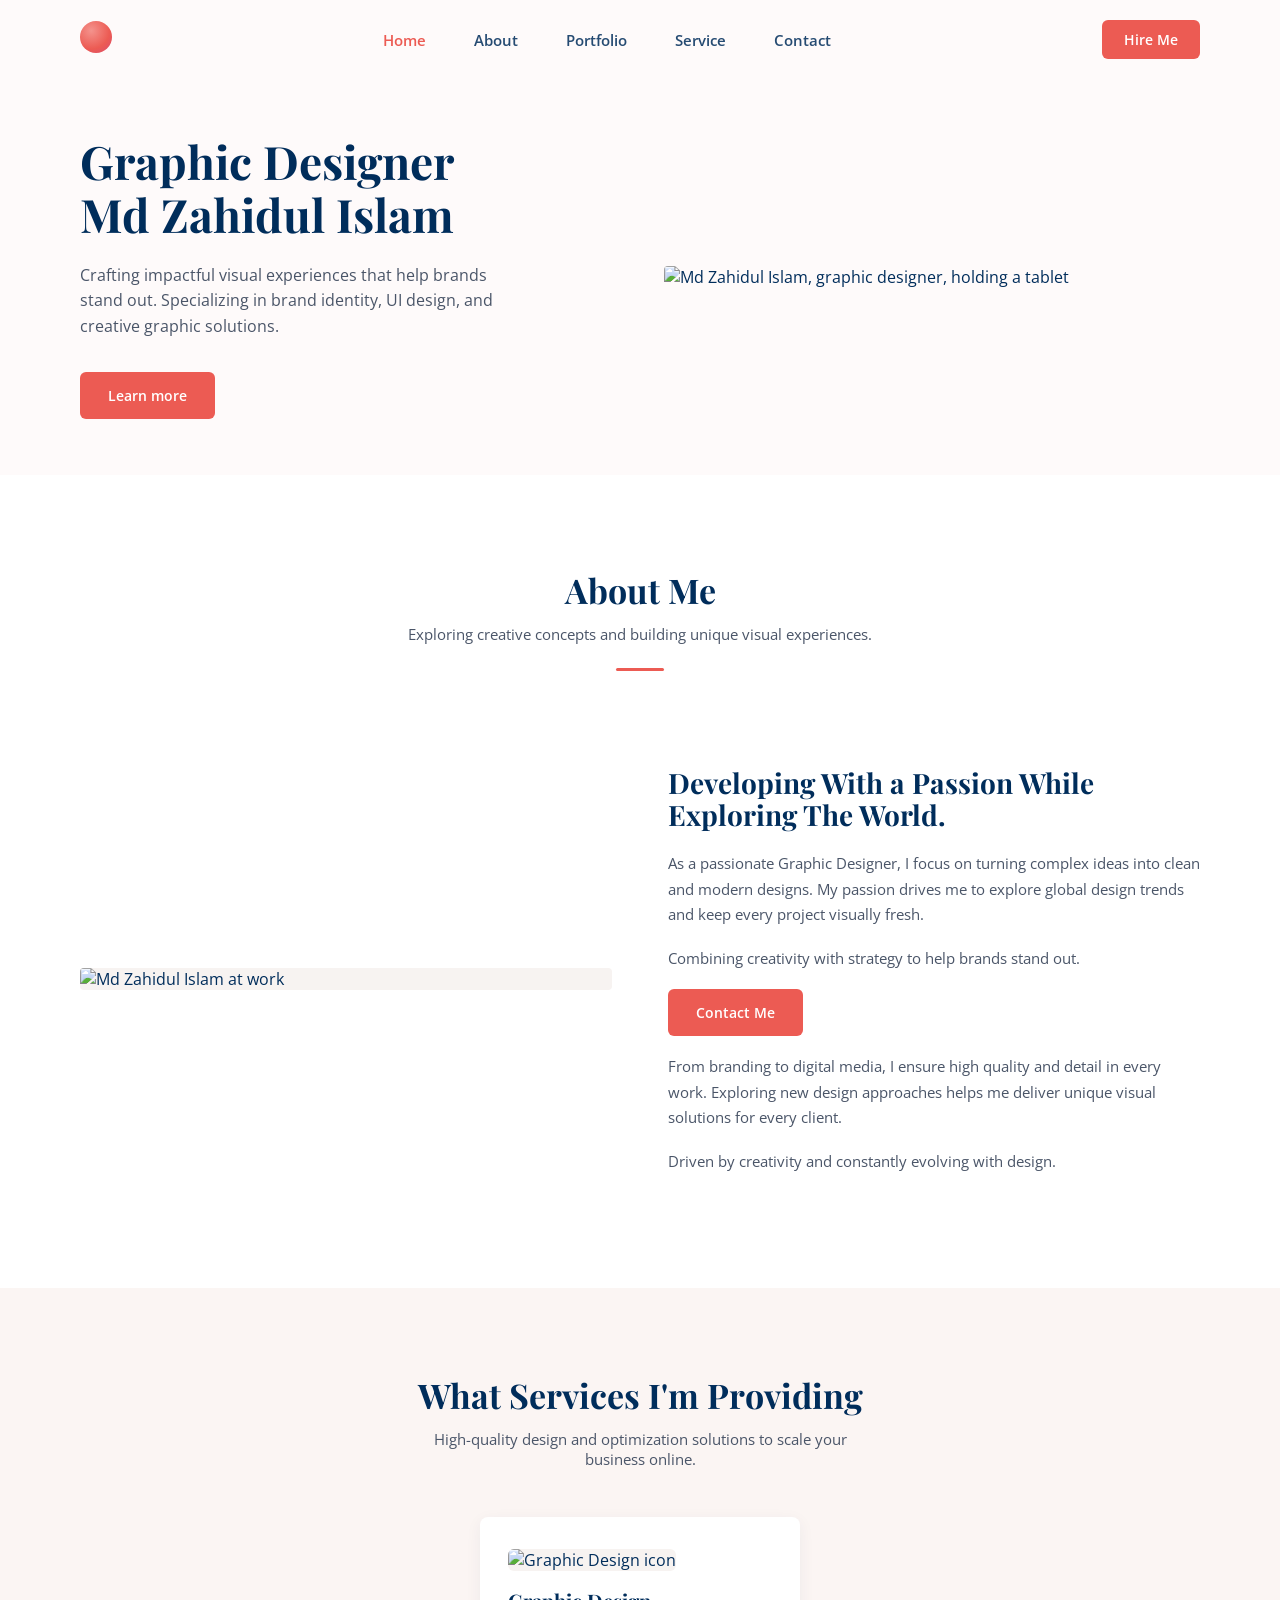
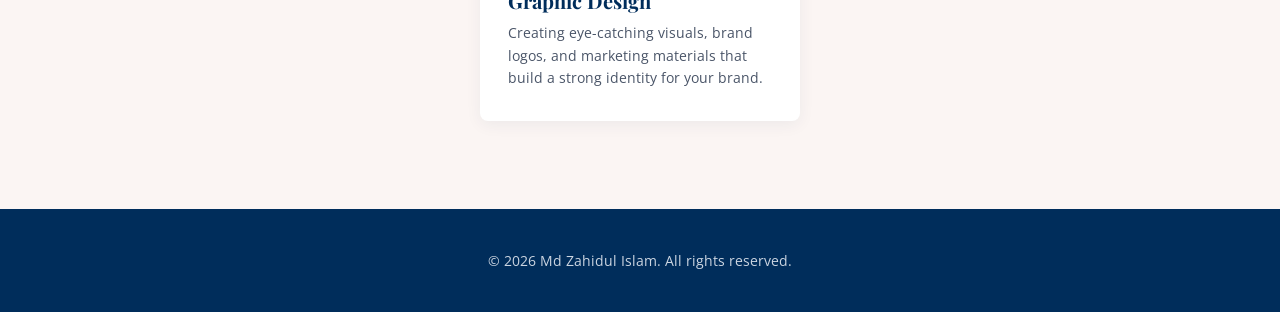
==== commit d1f6f7f1: "Add 'Service' link to navigation menu" ====
--- a/index.html
+++ b/index.html
@@ -20,6 +20,7 @@
       <a href="index.html" class="active">Home</a>
       <a href="about.html">About</a>
       <a href="portfolio.html">Portfolio</a>
+       <a href="service.html">Service</a>
       <a href="contact.html">Contact</a>
     </nav>
     <a href="contact.html" class="btn btn-primary btn-small">Hire Me</a>
@@ -34,7 +35,7 @@
       <a href="about.html" class="btn btn-primary">Learn more</a>
     </div>
     <div class="hero-media">
-      <img src="assets/hero-photo.jpg" alt="Md Zahidul Islam, graphic designer, holding a tablet">
+      <img src="https://pbs.twimg.com/media/HQjVWvdaAAARGic?format=jpg&name=small" alt="Md Zahidul Islam, graphic designer, holding a tablet">
     </div>
   </div>
 </section>
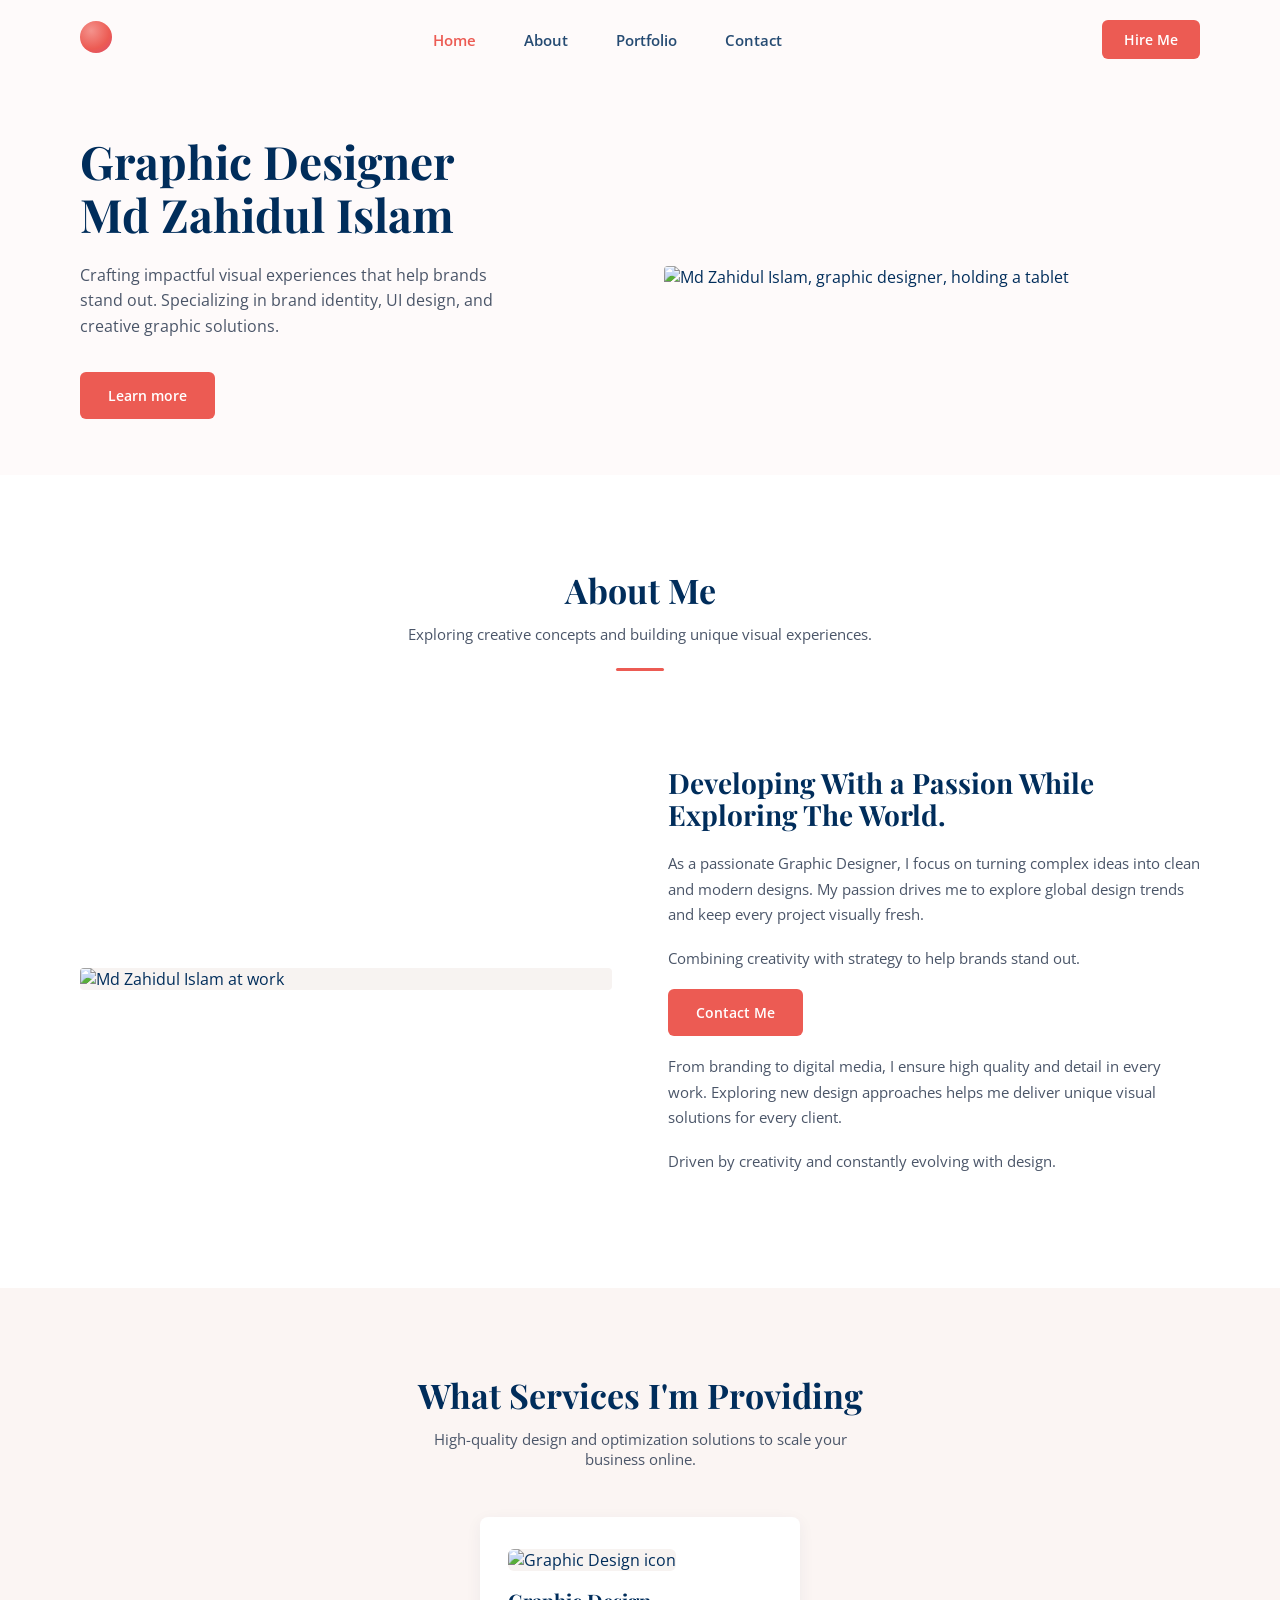
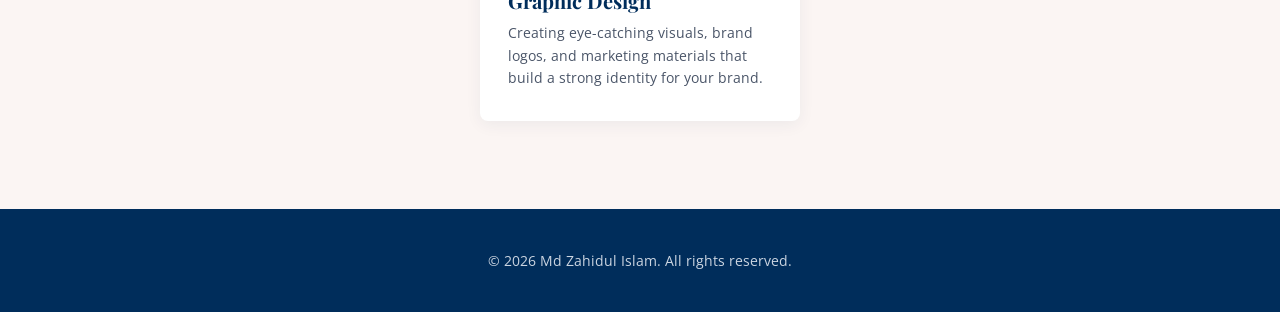
==== commit ee7c7126: "Remove 'Service' link from navigation" ====
--- a/index.html
+++ b/index.html
@@ -20,7 +20,7 @@
       <a href="index.html" class="active">Home</a>
       <a href="about.html">About</a>
       <a href="portfolio.html">Portfolio</a>
-       <a href="service.html">Service</a>
+     
       <a href="contact.html">Contact</a>
     </nav>
     <a href="contact.html" class="btn btn-primary btn-small">Hire Me</a>
@@ -51,7 +51,7 @@
 <section class="about-detail">
   <div class="container about-detail-inner">
     <div class="about-detail-media">
-      <img src="#" alt="Md Zahidul Islam at work">
+      <img src="https://pbs.twimg.com/media/HST8Bpza8AAXhrt?format=jpg&name=small" alt="Md Zahidul Islam at work">
     </div>
     <div class="about-detail-copy">
       <h3>Developing With a Passion While Exploring The World.</h3>
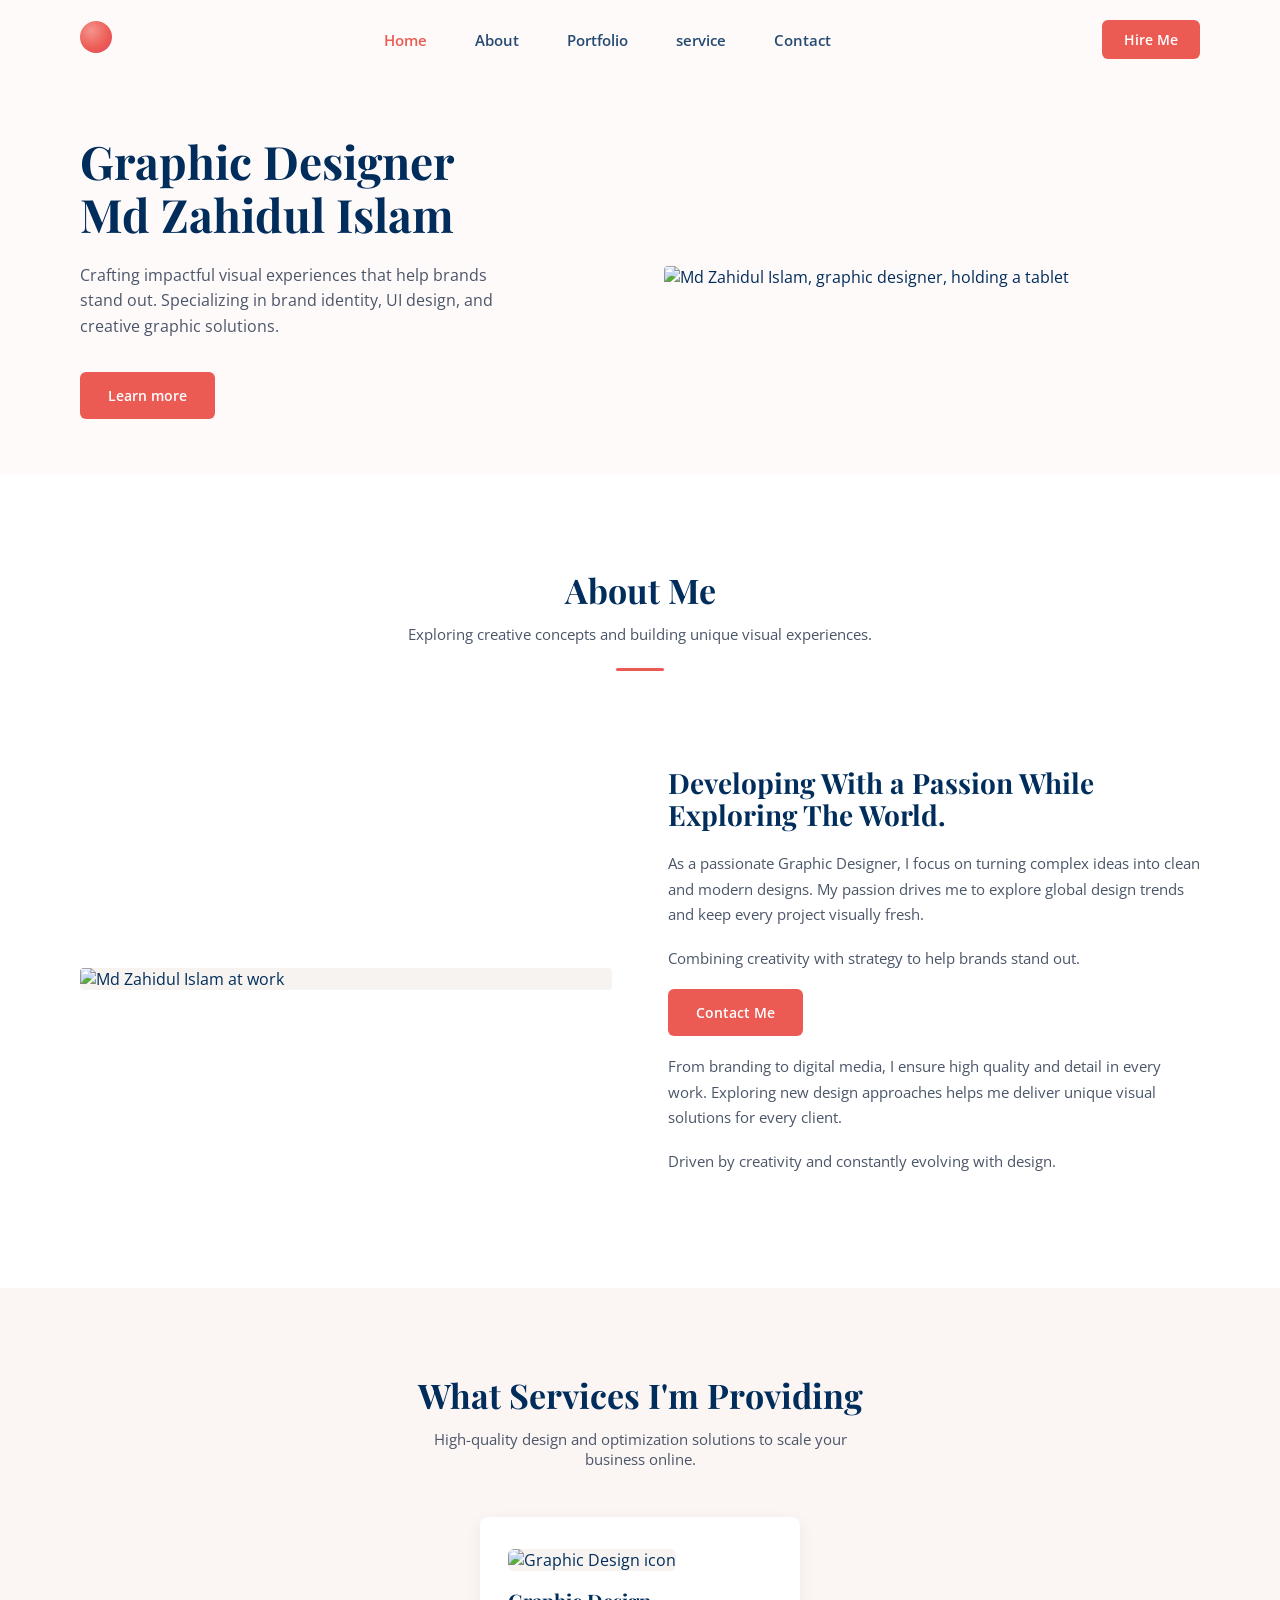
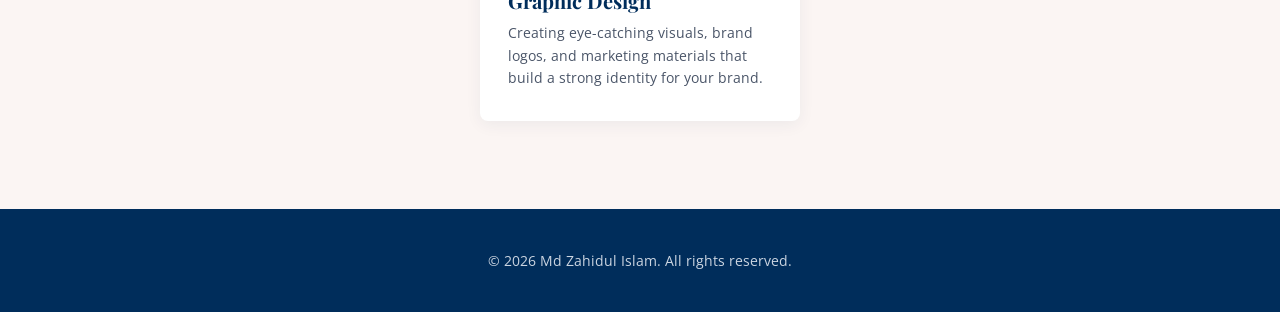
==== commit d3db3582: "Add 'Service' link to navigation menu" ====
--- a/index.html
+++ b/index.html
@@ -20,7 +20,7 @@
       <a href="index.html" class="active">Home</a>
       <a href="about.html">About</a>
       <a href="portfolio.html">Portfolio</a>
-     
+      <a href="service.html">service</a>
       <a href="contact.html">Contact</a>
     </nav>
     <a href="contact.html" class="btn btn-primary btn-small">Hire Me</a>
